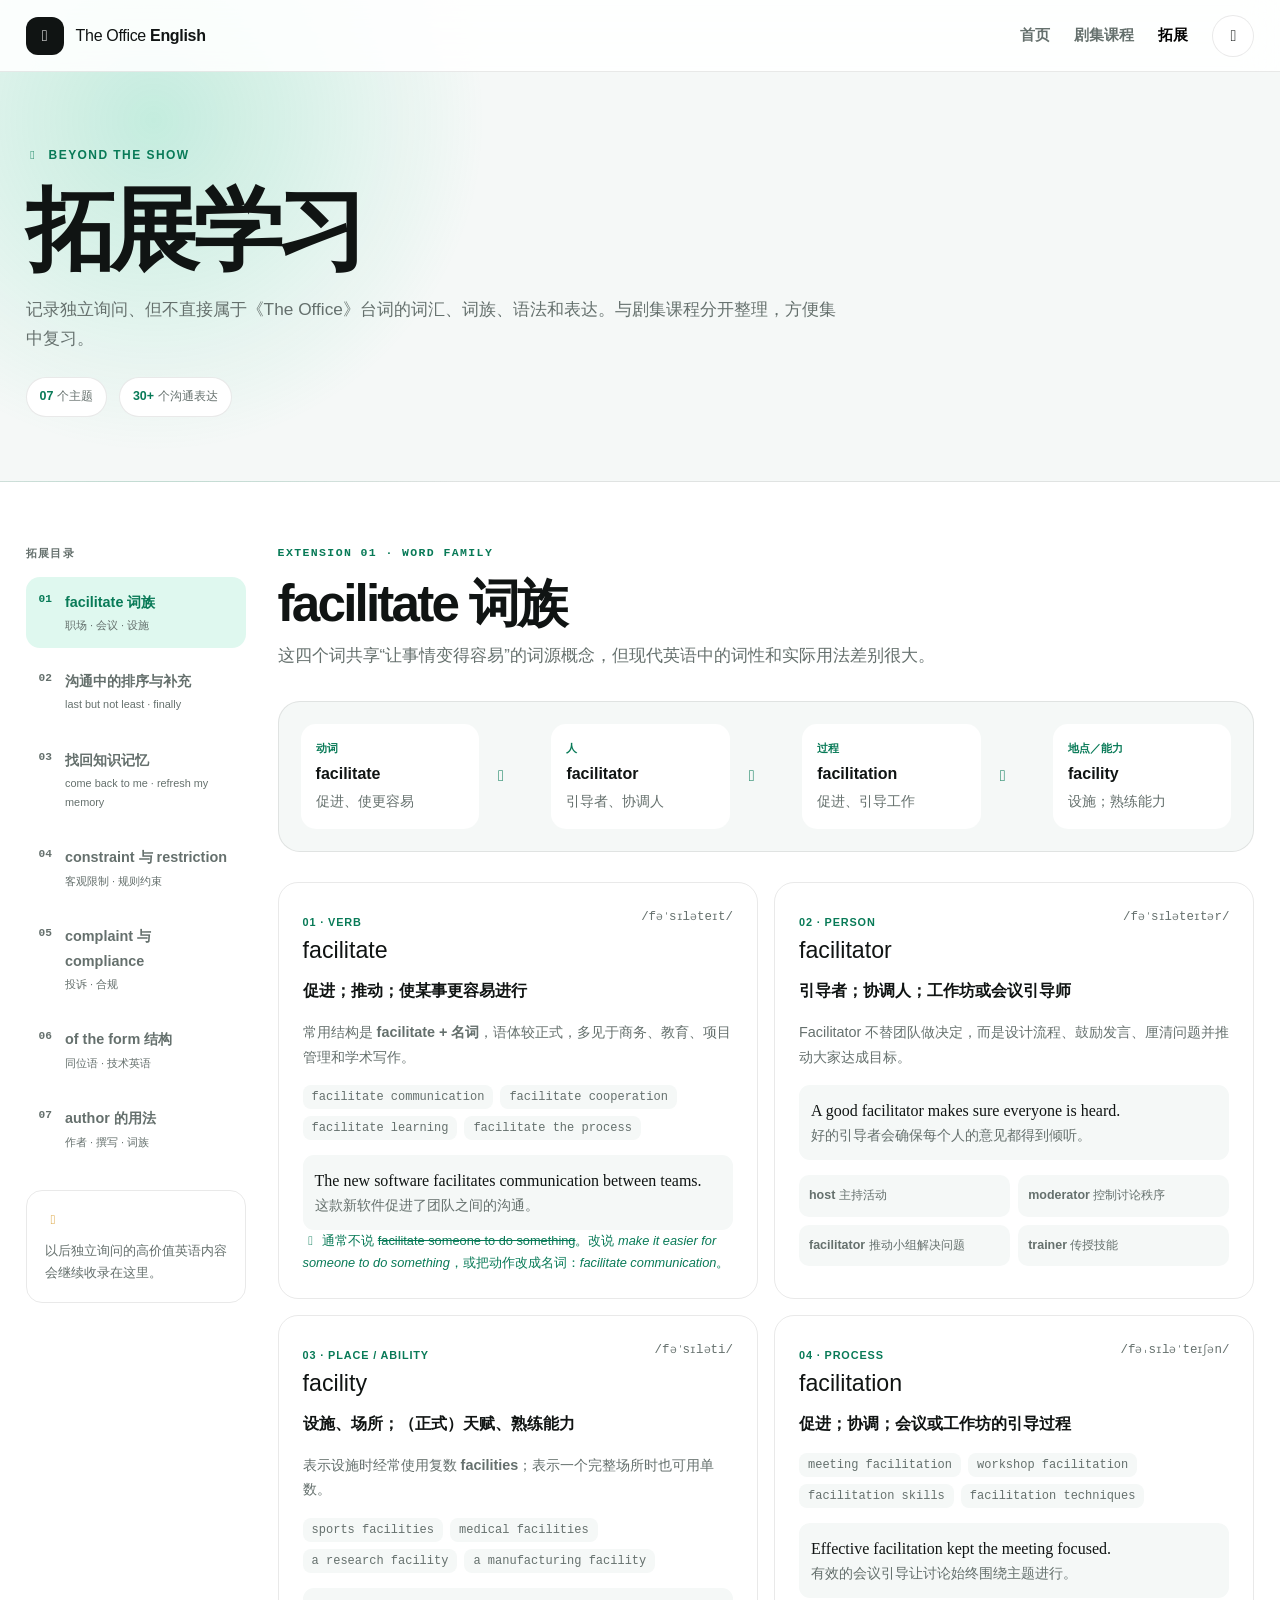
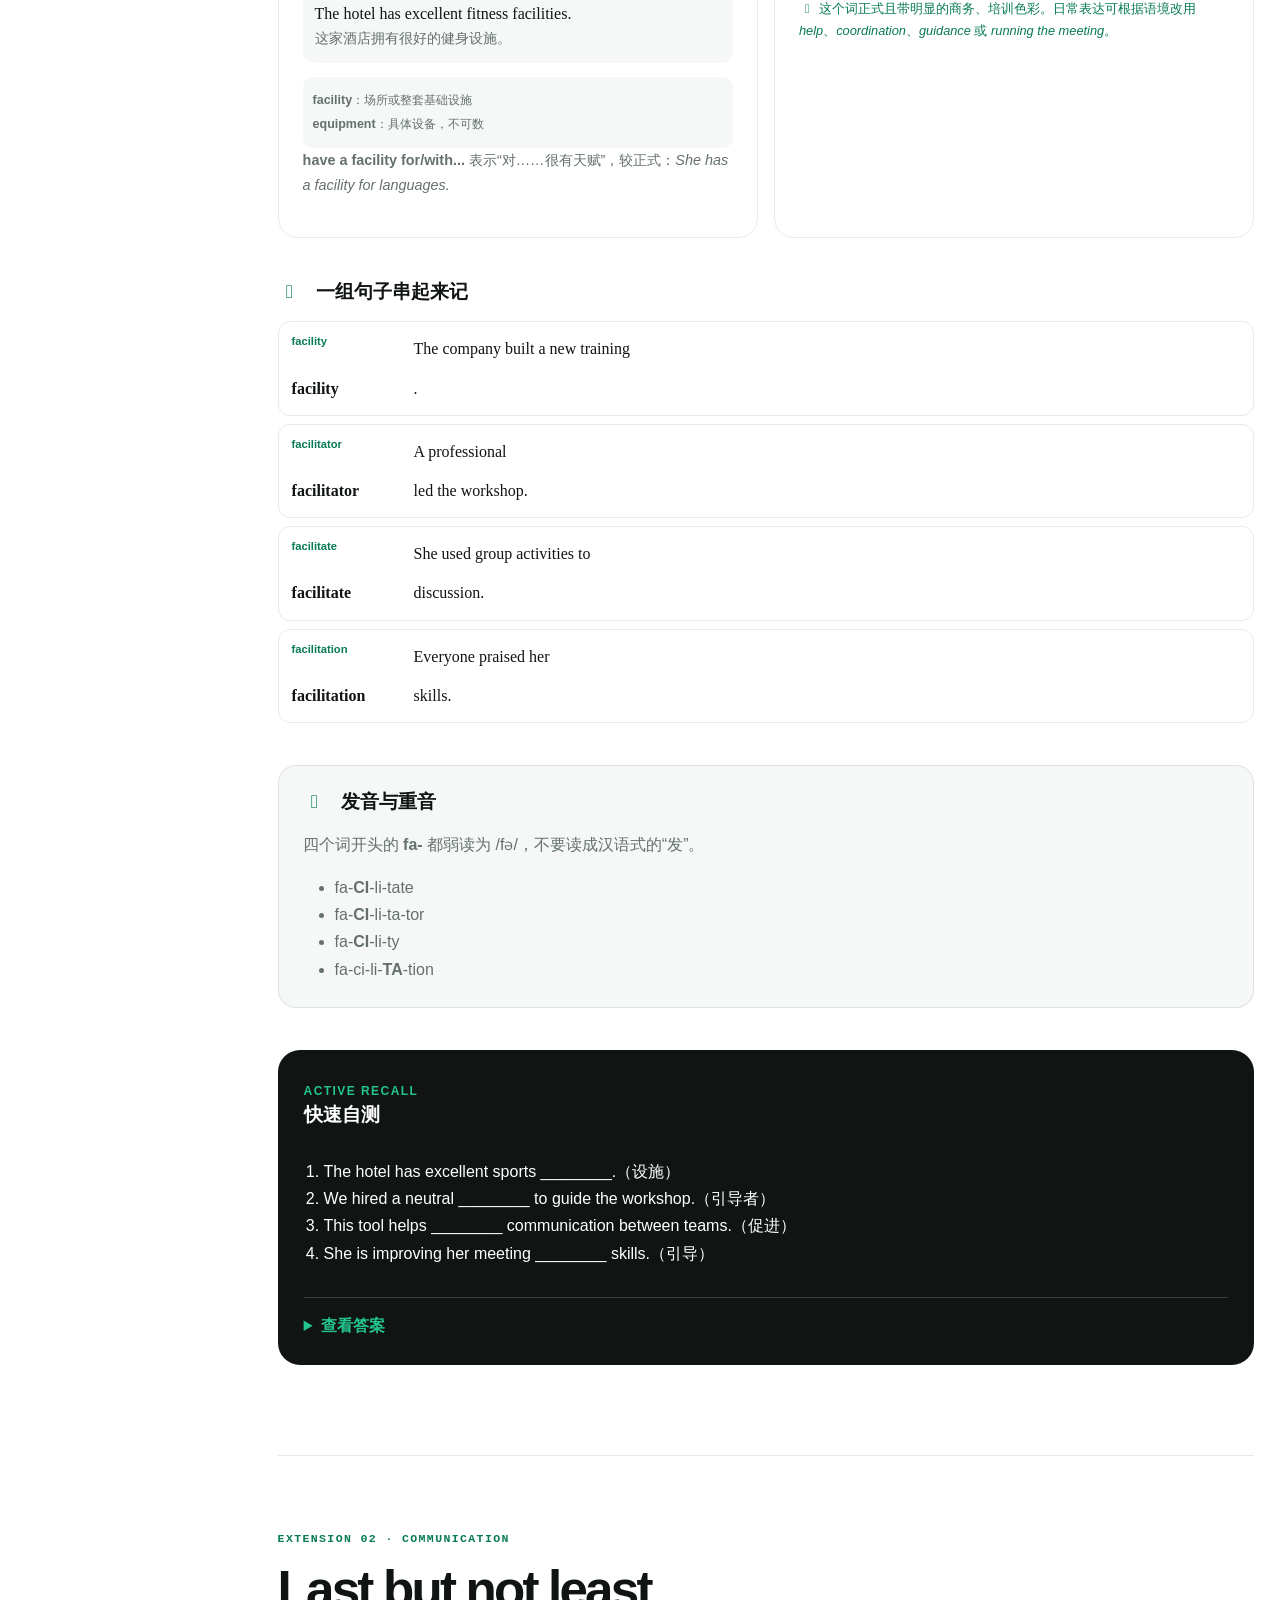
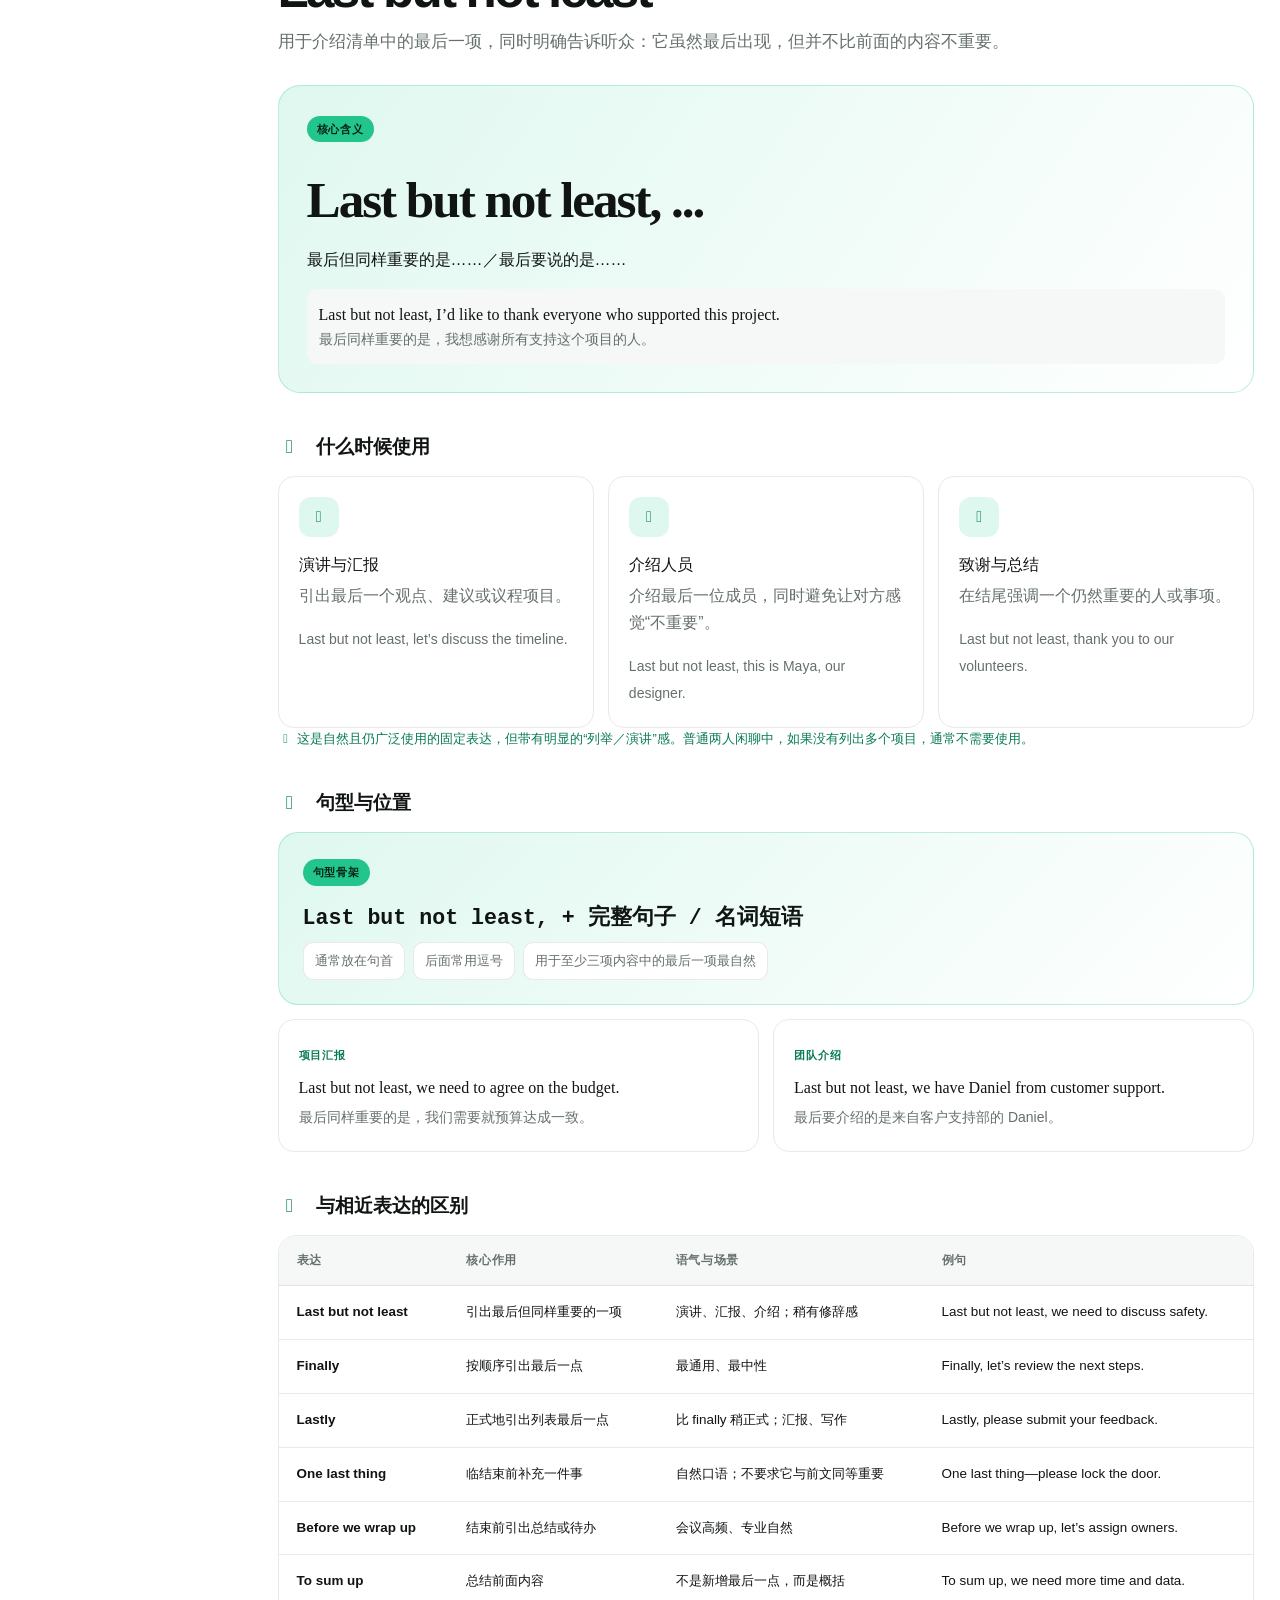
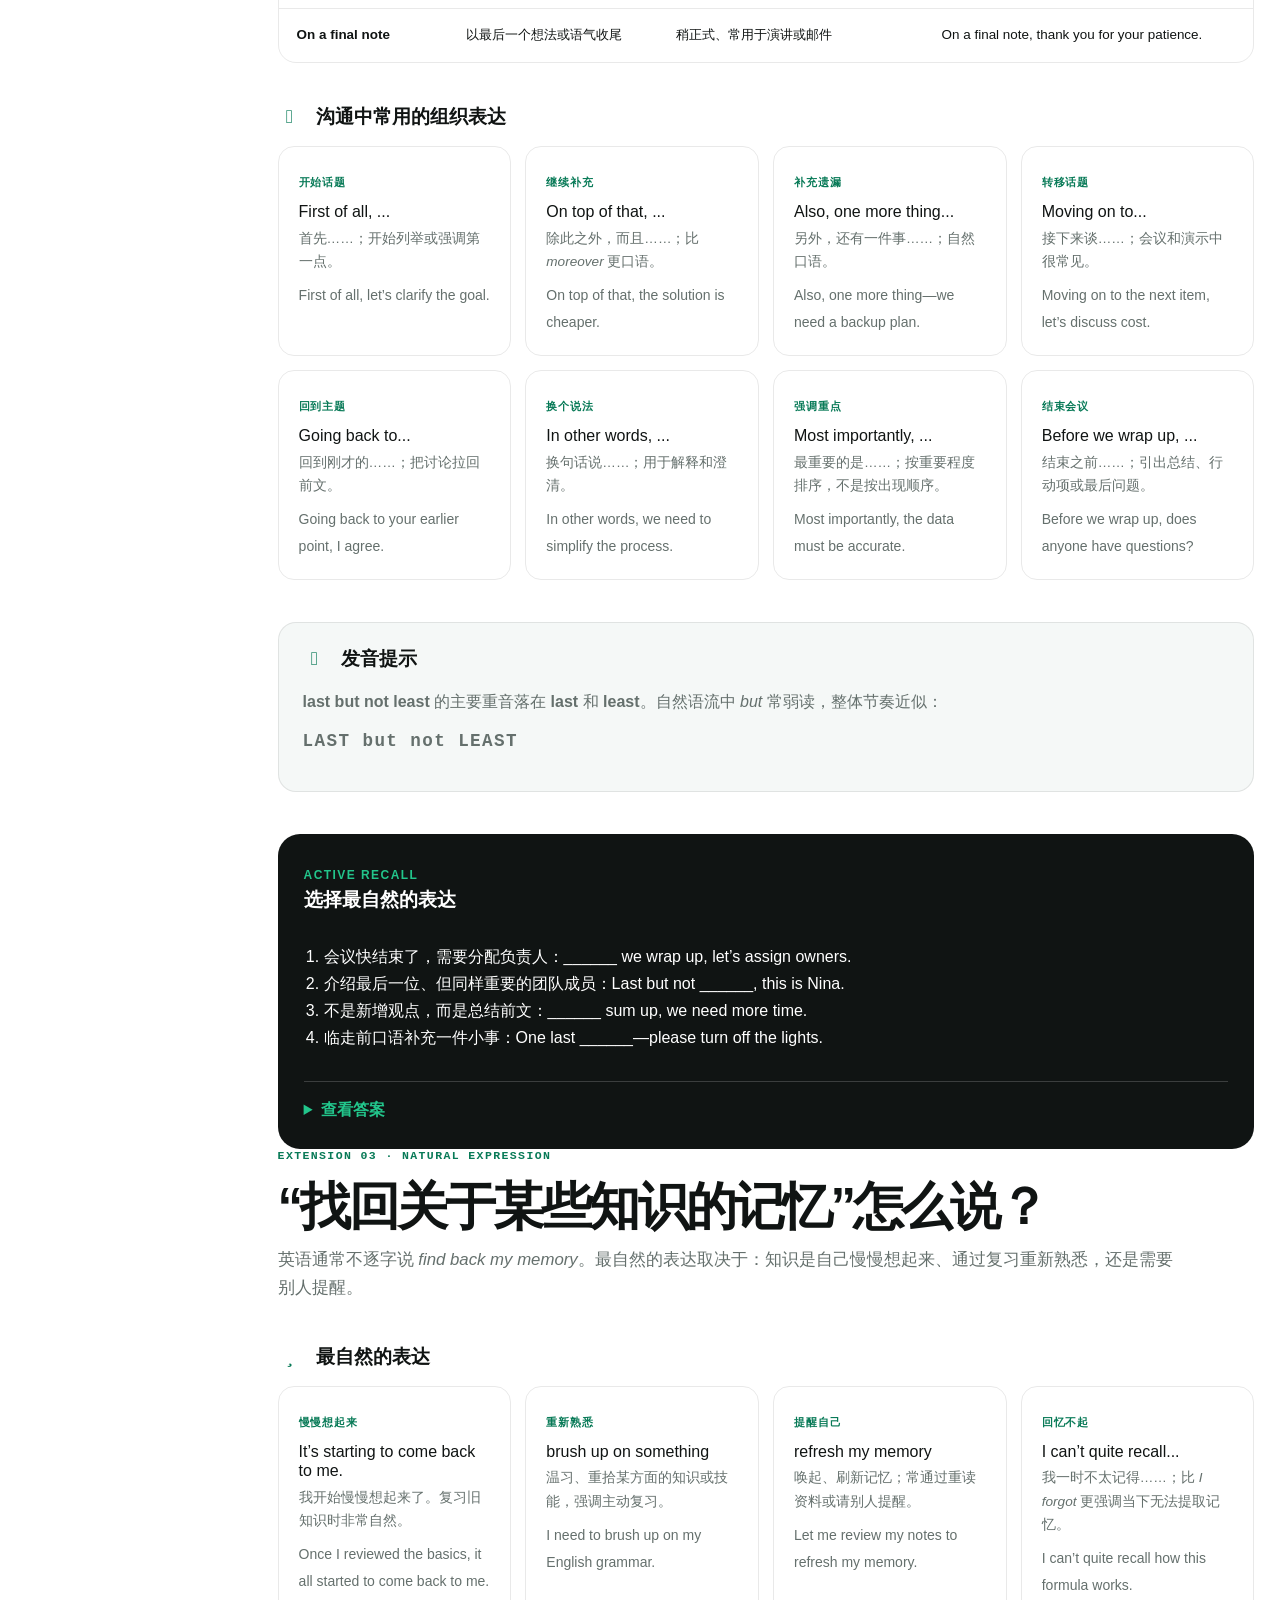
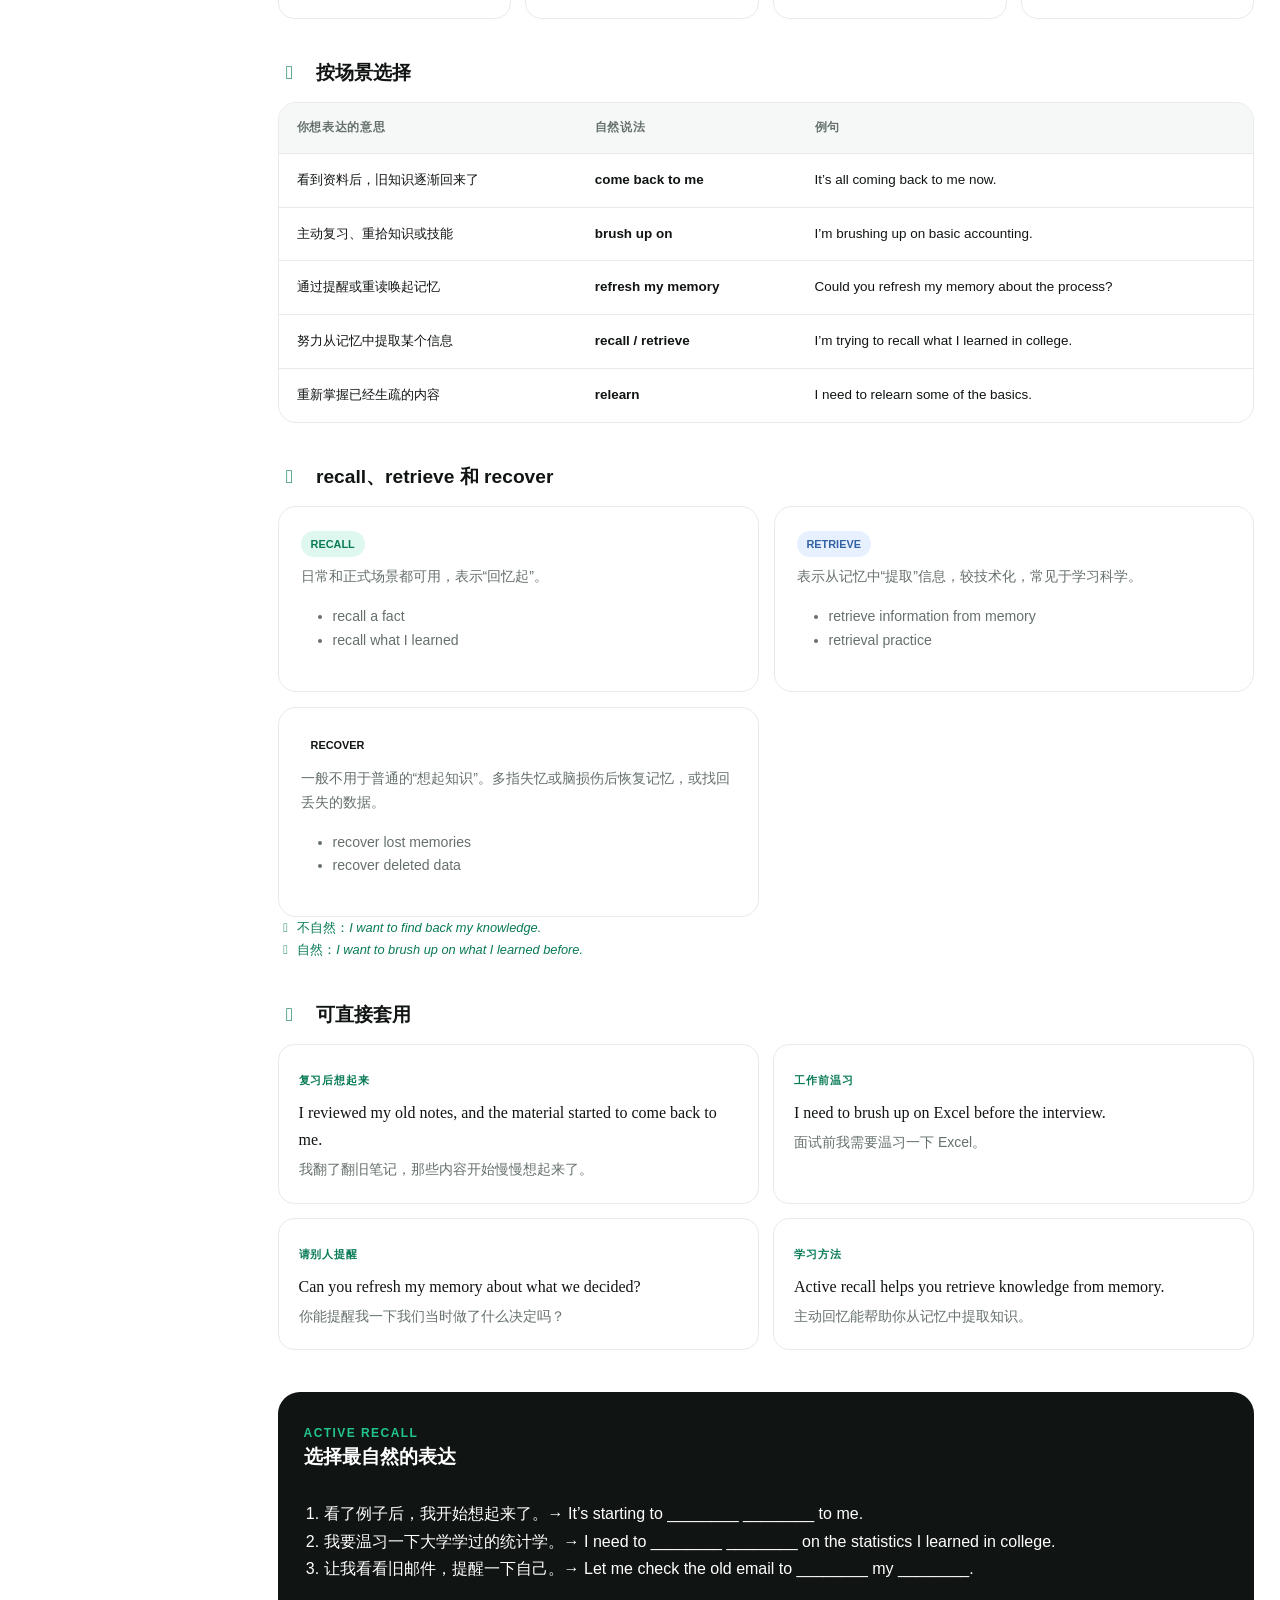
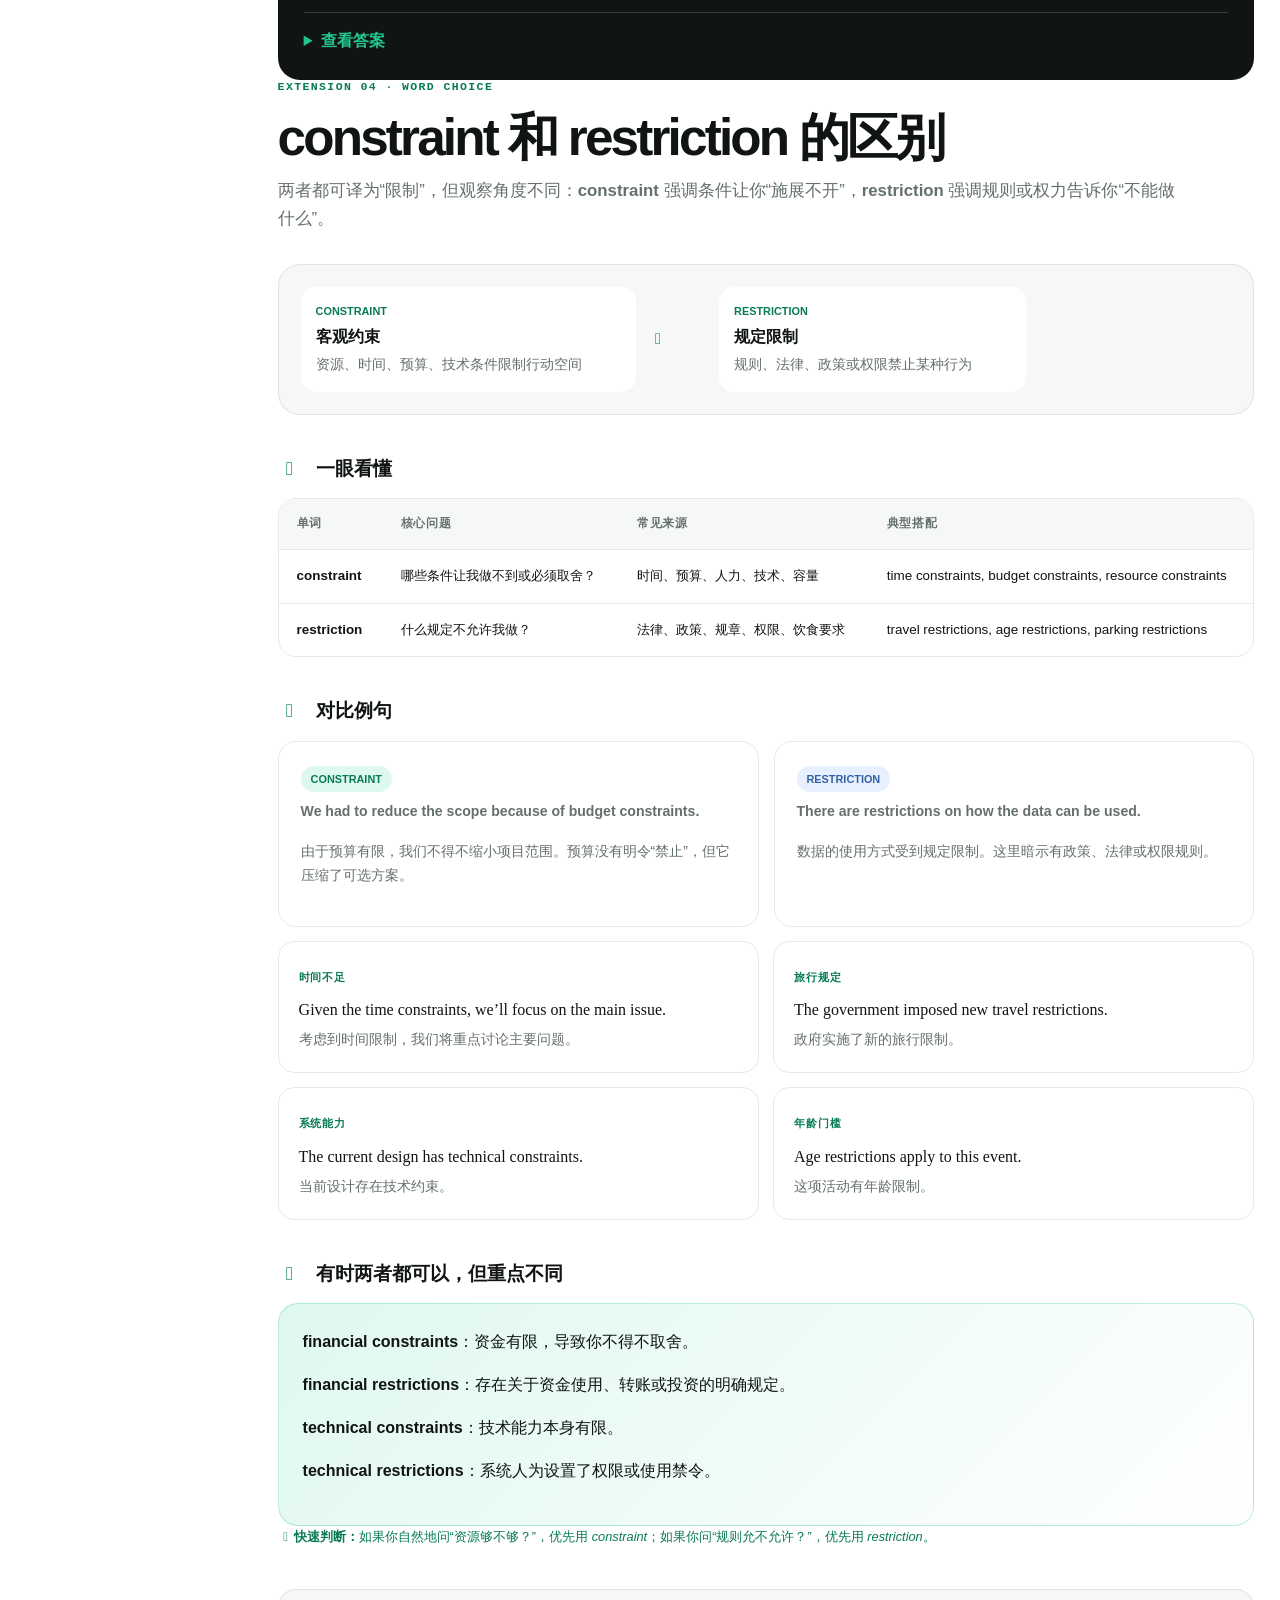
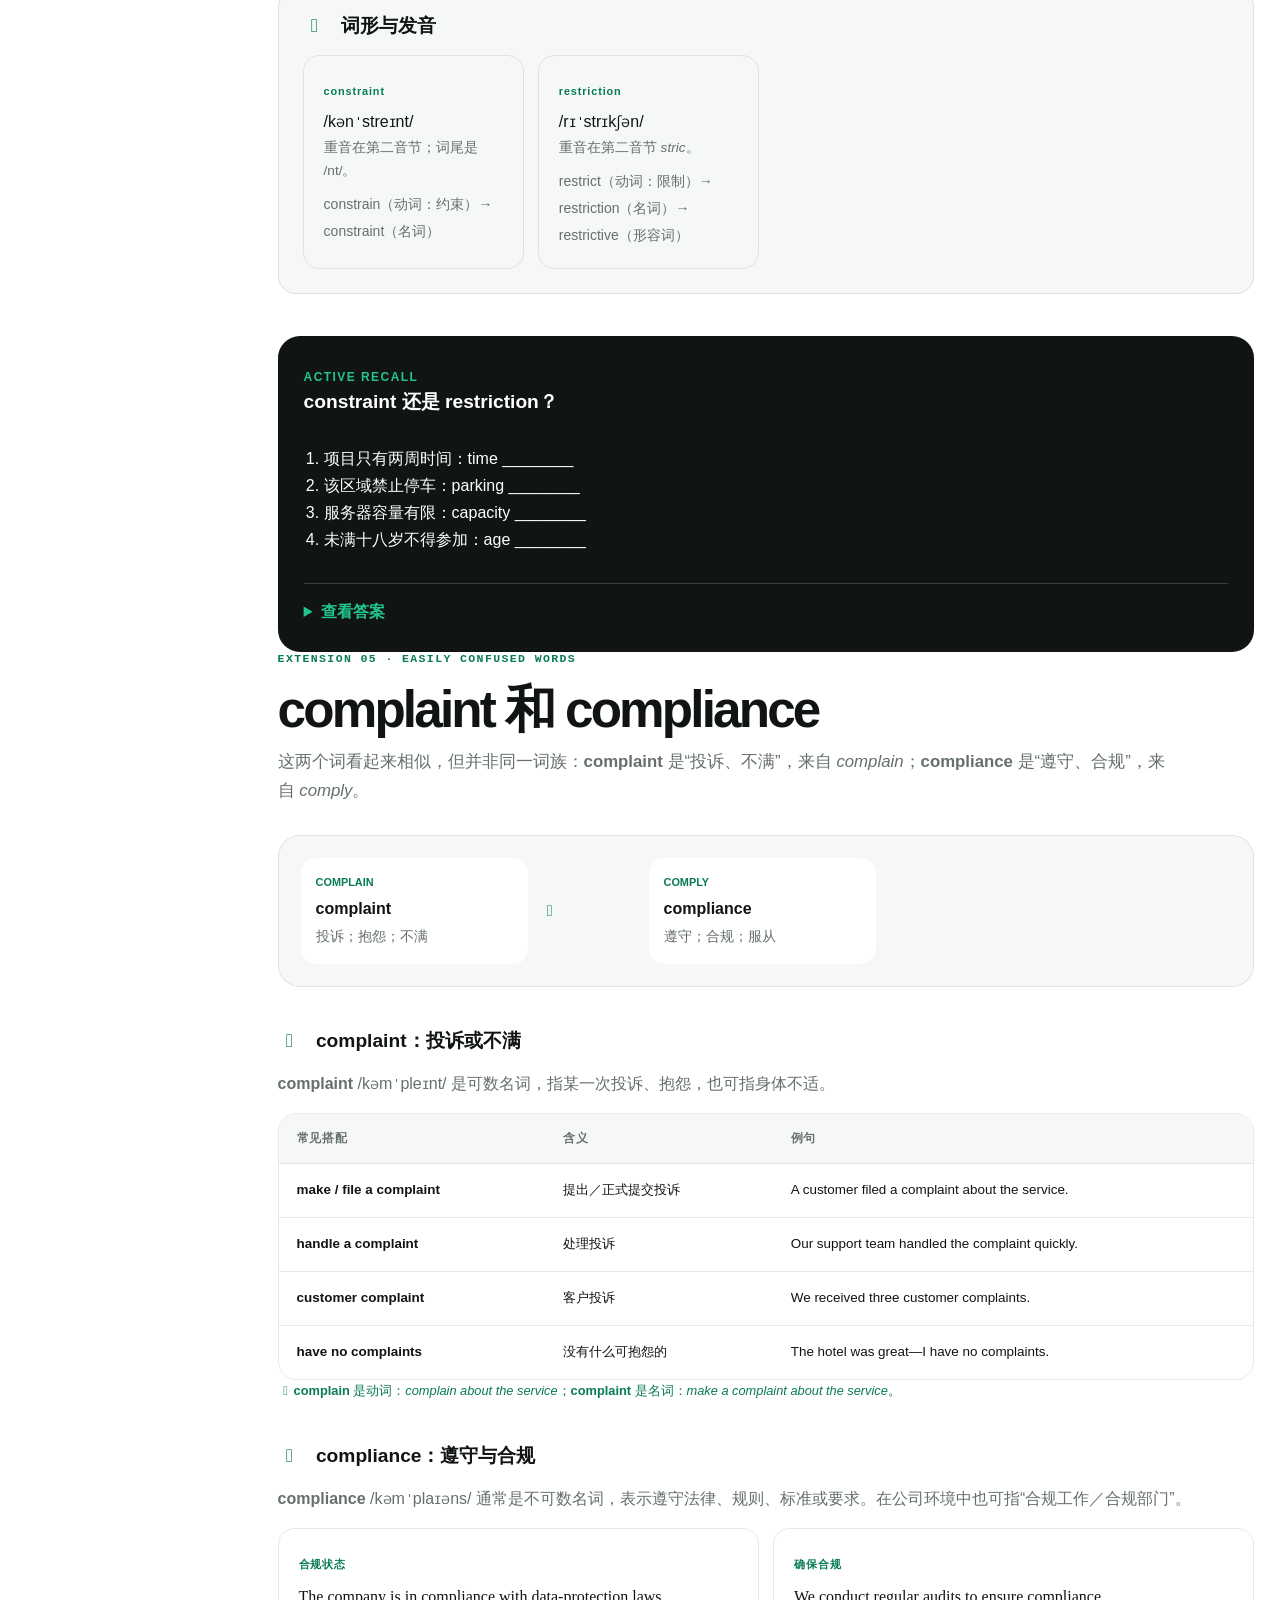
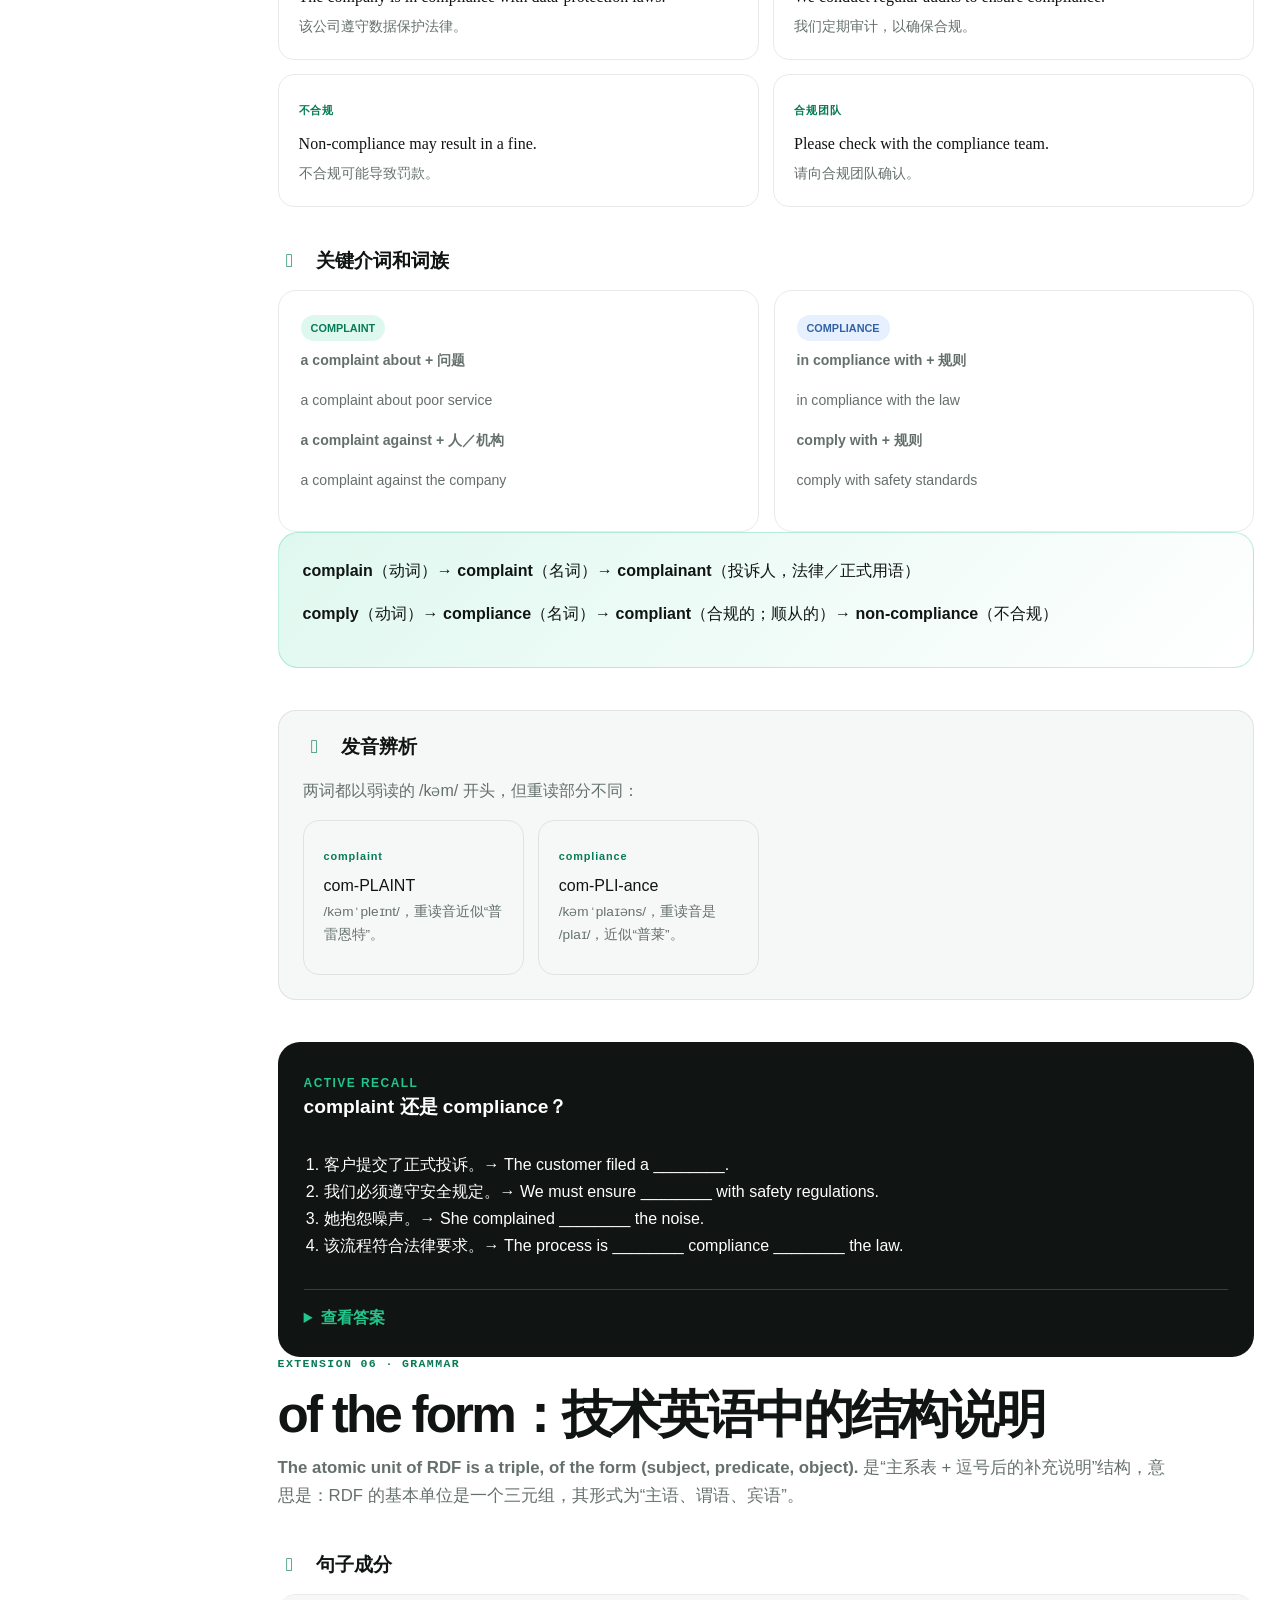
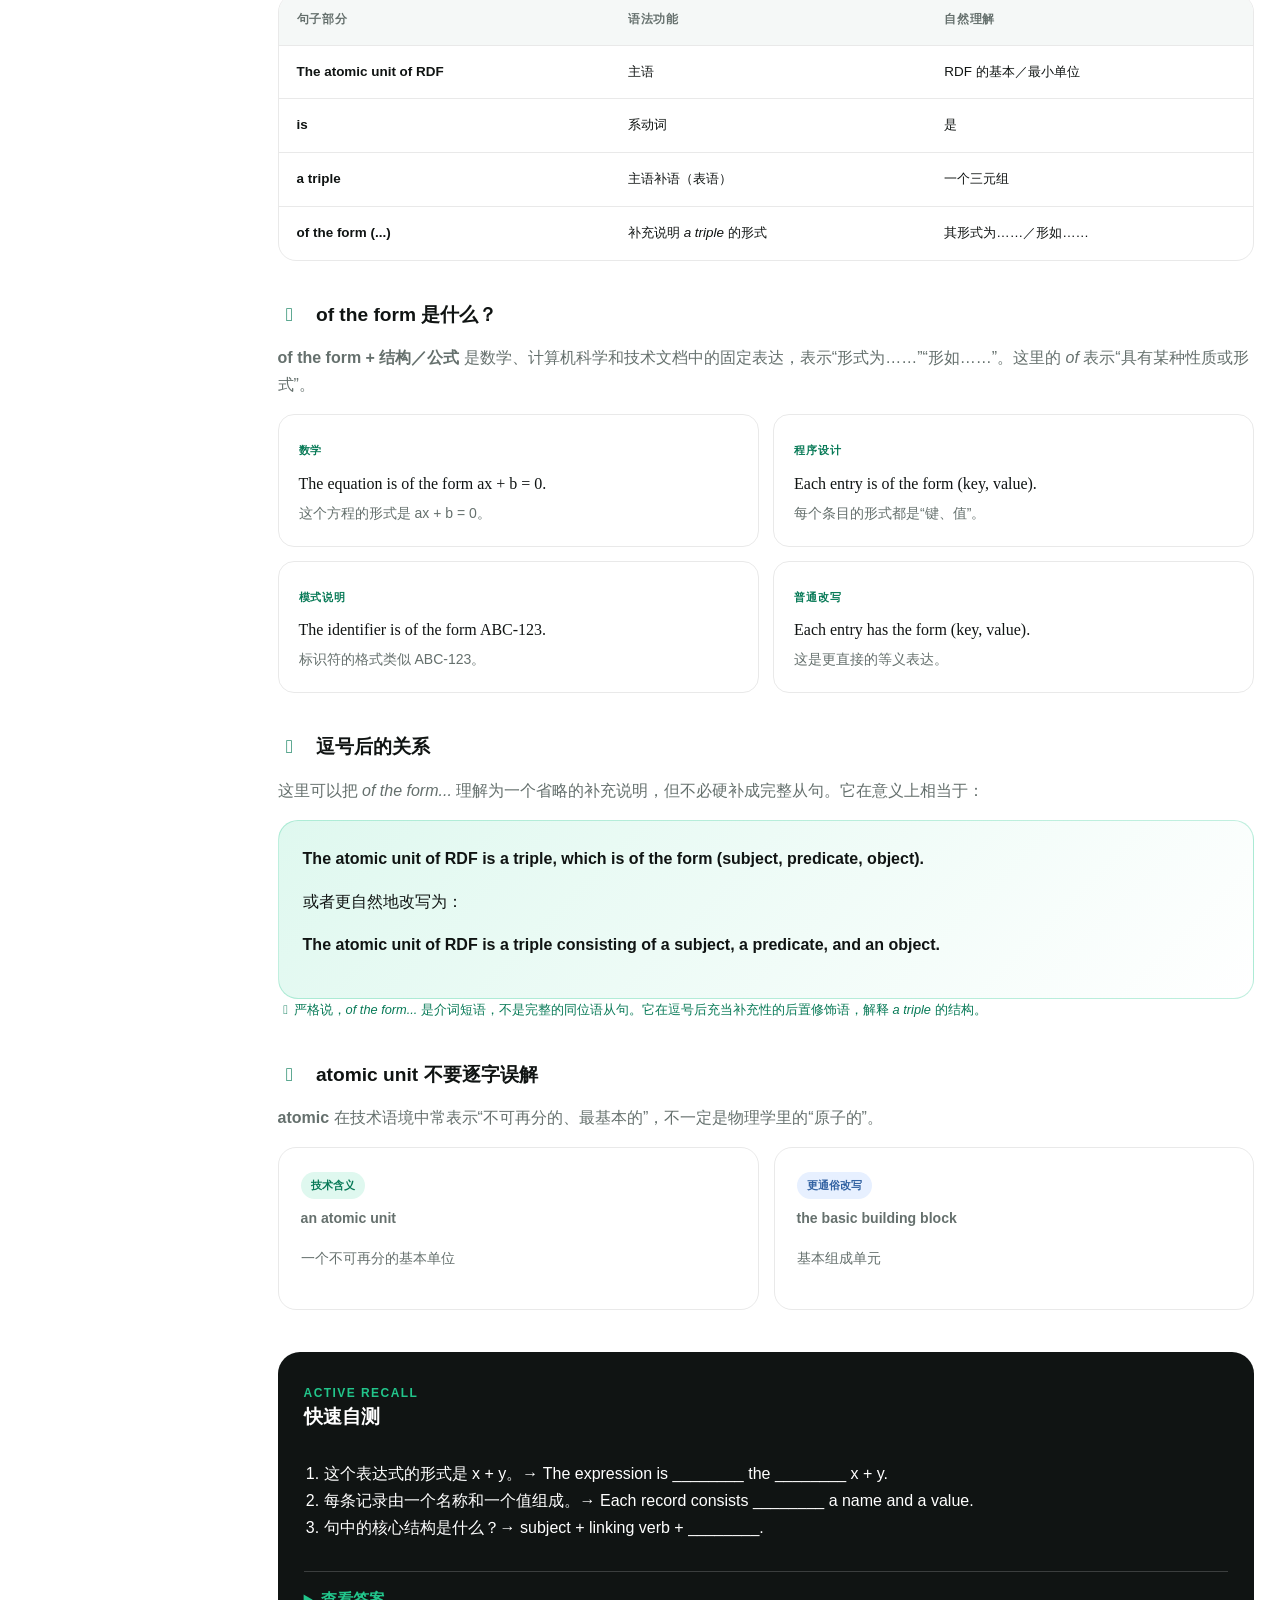
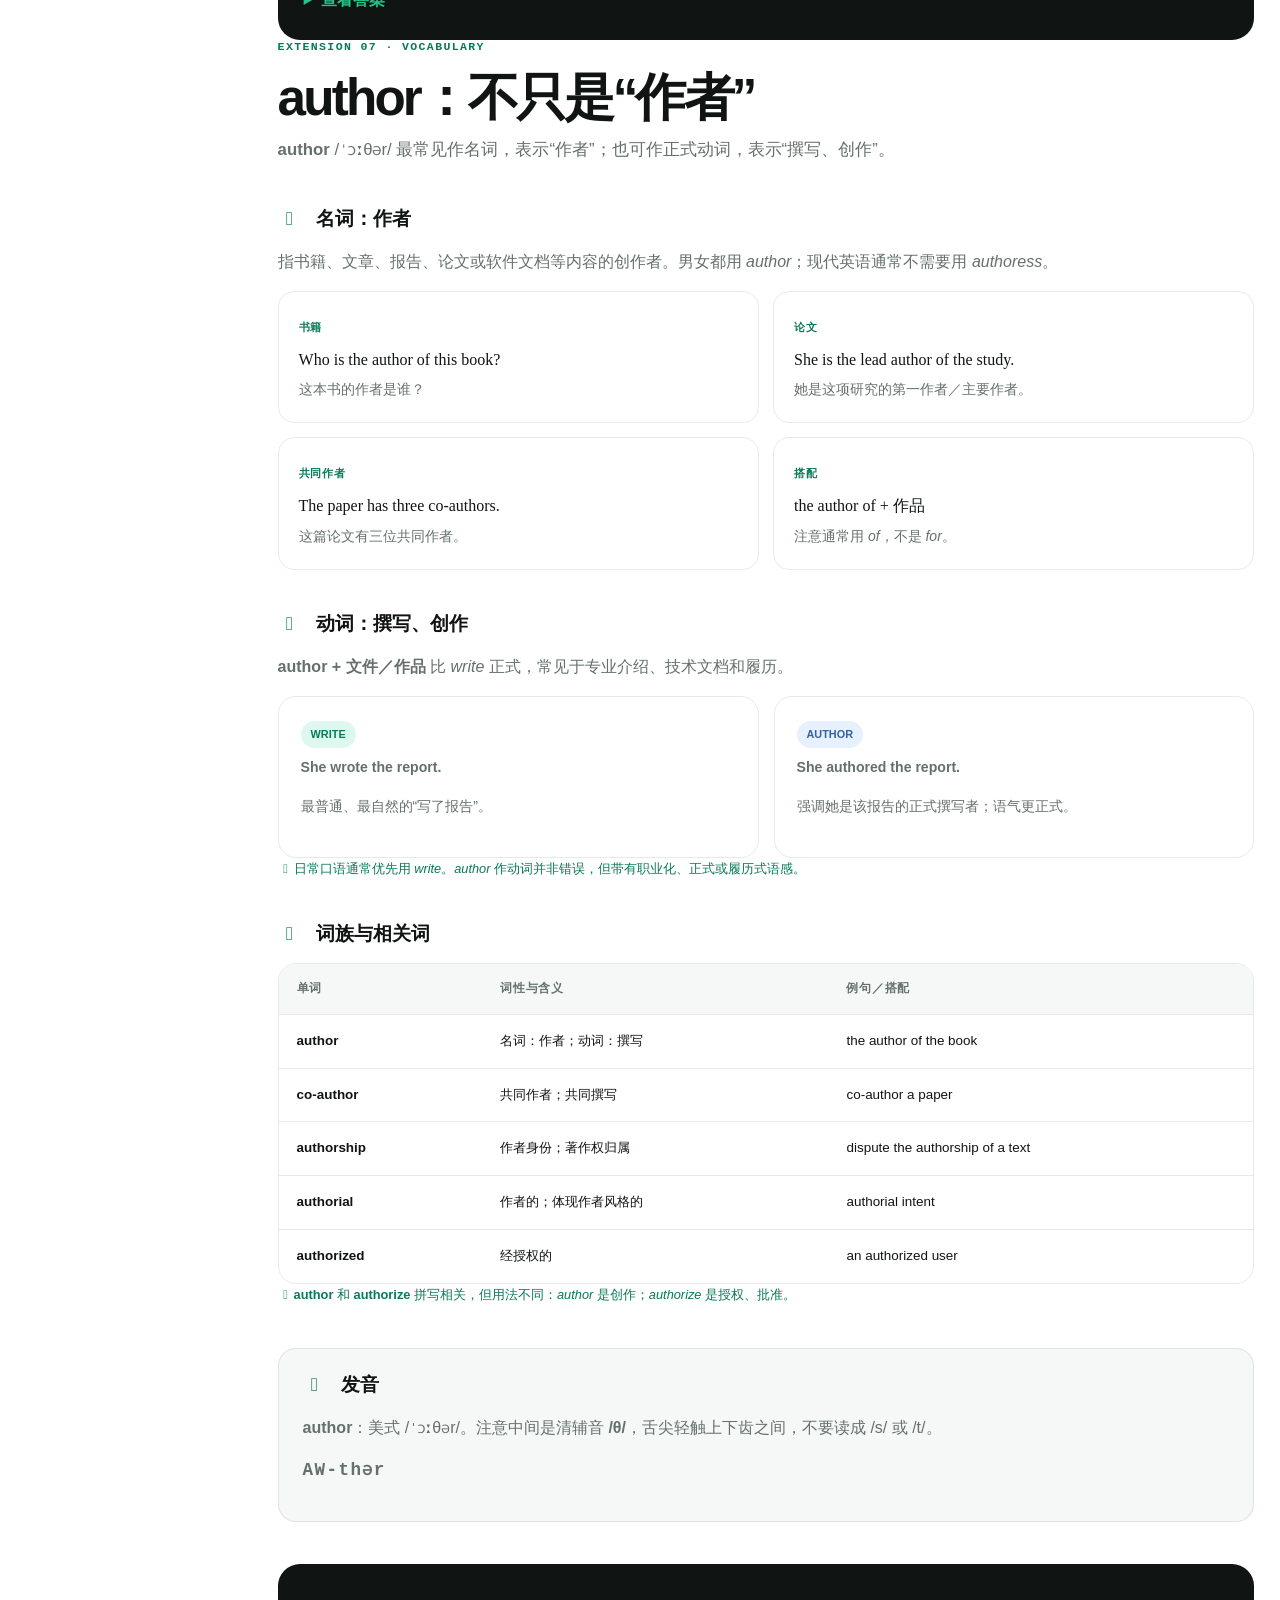
==== extensions/index.html @ ffa24272 "add author vocabulary note" ====
<!doctype html>
<html lang="zh-CN">
<head>
  <meta charset="utf-8">
  <meta name="viewport" content="width=device-width, initial-scale=1">
  <meta name="description" content="The Office English 拓展学习：独立词汇、词族、语法与表达笔记。">
  <title>拓展学习 · The Office English</title>
  <link rel="stylesheet" href="../assets/vendor/bootstrap.min.css">
  <link rel="stylesheet" href="../assets/vendor/fontawesome/all.min.css">
  <link rel="stylesheet" href="../assets/css/styles.css">
</head>
<body class="extension-page">
  <nav class="navbar navbar-expand-lg fixed-top site-nav" aria-label="主导航">
    <div class="container">
      <a class="navbar-brand brand-mark" href="../index.html"><span class="brand-icon"><i class="fa-solid fa-building"></i></span><span>The Office <strong>English</strong></span></a>
      <button class="navbar-toggler border-0" type="button" data-bs-toggle="collapse" data-bs-target="#mainNav" aria-controls="mainNav" aria-expanded="false" aria-label="展开导航"><i class="fa-solid fa-bars"></i></button>
      <div class="collapse navbar-collapse" id="mainNav">
        <div class="navbar-nav ms-auto align-items-lg-center gap-lg-2">
          <a class="nav-link" href="../index.html">首页</a>
          <a class="nav-link" href="../episodes/s09e01.html">剧集课程</a>
          <a class="nav-link active" href="index.html">拓展</a>
          <button class="theme-toggle ms-lg-2" type="button" data-theme-toggle aria-label="切换深色模式"><i class="fa-regular fa-moon"></i></button>
        </div>
      </div>
    </div>
  </nav>

  <header class="extension-hero">
    <div class="container">
      <span class="eyebrow"><i class="fa-solid fa-compass me-2"></i>Beyond the show</span>
      <h1>拓展学习</h1>
      <p>记录独立询问、但不直接属于《The Office》台词的词汇、词族、语法和表达。与剧集课程分开整理，方便集中复习。</p>
      <div class="extension-stats"><span><strong>07</strong> 个主题</span><span><strong>30+</strong> 个沟通表达</span></div>
    </div>
  </header>

  <main class="container extension-layout">
    <aside class="extension-sidebar" aria-label="拓展目录">
      <div class="sidebar-inner">
        <p class="sidebar-label">拓展目录</p>
        <a class="toc-link active" href="#facilitate-family"><span>01</span><div>facilitate 词族<small>职场 · 会议 · 设施</small></div></a>
        <a class="toc-link" href="#last-but-not-least"><span>02</span><div>沟通中的排序与补充<small>last but not least · finally</small></div></a>
        <a class="toc-link" href="#retrieve-knowledge"><span>03</span><div>找回知识记忆<small>come back to me · refresh my memory</small></div></a>
        <a class="toc-link" href="#constraint-vs-restriction"><span>04</span><div>constraint 与 restriction<small>客观限制 · 规则约束</small></div></a>
        <a class="toc-link" href="#complaint-vs-compliance"><span>05</span><div>complaint 与 compliance<small>投诉 · 合规</small></div></a>
        <a class="toc-link" href="#of-the-form"><span>06</span><div>of the form 结构<small>同位语 · 技术英语</small></div></a>
        <a class="toc-link" href="#author"><span>07</span><div>author 的用法<small>作者 · 撰写 · 词族</small></div></a>
        <div class="sidebar-tip"><i class="fa-solid fa-bookmark"></i><p>以后独立询问的高价值英语内容会继续收录在这里。</p></div>
      </div>
    </aside>

    <div class="extension-content">
      <section class="extension-topic" id="facilitate-family">
        <div class="lesson-kicker"><span>EXTENSION 01 · WORD FAMILY</span></div>
        <h2>facilitate 词族</h2>
        <p class="topic-lead">这四个词共享“让事情变得容易”的词源概念，但现代英语中的词性和实际用法差别很大。</p>

        <div class="family-map" aria-label="词族概览">
          <div><span>动词</span><strong>facilitate</strong><small>促进、使更容易</small></div>
          <i class="fa-solid fa-arrow-right"></i>
          <div><span>人</span><strong>facilitator</strong><small>引导者、协调人</small></div>
          <i class="fa-solid fa-arrow-right"></i>
          <div><span>过程</span><strong>facilitation</strong><small>促进、引导工作</small></div>
          <i class="fa-solid fa-code-branch"></i>
          <div><span>地点／能力</span><strong>facility</strong><small>设施；熟练能力</small></div>
        </div>

        <div class="extension-word-grid">
          <article class="extension-word-card">
            <div class="extension-word-head"><div><span>01 · VERB</span><h3>facilitate</h3></div><code>/fəˈsɪləteɪt/</code></div>
            <p class="definition">促进；推动；使某事更容易进行</p>
            <p>常用结构是 <strong>facilitate + 名词</strong>，语体较正式，多见于商务、教育、项目管理和学术写作。</p>
            <ul class="collocation-list"><li>facilitate communication</li><li>facilitate cooperation</li><li>facilitate learning</li><li>facilitate the process</li></ul>
            <div class="example">The new software facilitates communication between teams.<small>这款新软件促进了团队之间的沟通。</small></div>
            <div class="usage-note"><i class="fa-solid fa-triangle-exclamation"></i> 通常不说 <del>facilitate someone to do something</del>。改说 <em>make it easier for someone to do something</em>，或把动作改成名词：<em>facilitate communication</em>。</div>
          </article>

          <article class="extension-word-card">
            <div class="extension-word-head"><div><span>02 · PERSON</span><h3>facilitator</h3></div><code>/fəˈsɪləteɪtər/</code></div>
            <p class="definition">引导者；协调人；工作坊或会议引导师</p>
            <p>Facilitator 不替团队做决定，而是设计流程、鼓励发言、厘清问题并推动大家达成目标。</p>
            <div class="example">A good facilitator makes sure everyone is heard.<small>好的引导者会确保每个人的意见都得到倾听。</small></div>
            <div class="role-compare"><span><b>host</b> 主持活动</span><span><b>moderator</b> 控制讨论秩序</span><span><b>facilitator</b> 推动小组解决问题</span><span><b>trainer</b> 传授技能</span></div>
          </article>

          <article class="extension-word-card">
            <div class="extension-word-head"><div><span>03 · PLACE / ABILITY</span><h3>facility</h3></div><code>/fəˈsɪləti/</code></div>
            <p class="definition">设施、场所；（正式）天赋、熟练能力</p>
            <p>表示设施时经常使用复数 <strong>facilities</strong>；表示一个完整场所时也可用单数。</p>
            <ul class="collocation-list"><li>sports facilities</li><li>medical facilities</li><li>a research facility</li><li>a manufacturing facility</li></ul>
            <div class="example">The hotel has excellent fitness facilities.<small>这家酒店拥有很好的健身设施。</small></div>
            <div class="compare-mini"><p><b>facility</b>：场所或整套基础设施</p><p><b>equipment</b>：具体设备，不可数</p></div>
            <p class="formal-note"><strong>have a facility for/with...</strong> 表示“对……很有天赋”，较正式：<em>She has a facility for languages.</em></p>
          </article>

          <article class="extension-word-card">
            <div class="extension-word-head"><div><span>04 · PROCESS</span><h3>facilitation</h3></div><code>/fəˌsɪləˈteɪʃən/</code></div>
            <p class="definition">促进；协调；会议或工作坊的引导过程</p>
            <ul class="collocation-list"><li>meeting facilitation</li><li>workshop facilitation</li><li>facilitation skills</li><li>facilitation techniques</li></ul>
            <div class="example">Effective facilitation kept the meeting focused.<small>有效的会议引导让讨论始终围绕主题进行。</small></div>
            <div class="usage-note"><i class="fa-solid fa-circle-info"></i> 这个词正式且带明显的商务、培训色彩。日常表达可根据语境改用 <em>help</em>、<em>coordination</em>、<em>guidance</em> 或 <em>running the meeting</em>。</div>
          </article>
        </div>

        <div class="note-section pattern-section">
          <h3><i class="fa-solid fa-puzzle-piece"></i> 一组句子串起来记</h3>
          <div class="sentence-chain">
            <p><span>facility</span>The company built a new training <strong>facility</strong>.</p>
            <p><span>facilitator</span>A professional <strong>facilitator</strong> led the workshop.</p>
            <p><span>facilitate</span>She used group activities to <strong>facilitate</strong> discussion.</p>
            <p><span>facilitation</span>Everyone praised her <strong>facilitation</strong> skills.</p>
          </div>
        </div>

        <div class="note-section pronunciation">
          <h3><i class="fa-solid fa-wave-square"></i> 发音与重音</h3>
          <p>四个词开头的 <strong>fa-</strong> 都弱读为 /fə/，不要读成汉语式的“发”。</p>
          <ul><li>fa-<strong>CI</strong>-li-tate</li><li>fa-<strong>CI</strong>-li-ta-tor</li><li>fa-<strong>CI</strong>-li-ty</li><li>fa-ci-li-<strong>TA</strong>-tion</li></ul>
        </div>

        <div class="practice-card">
          <div><span class="eyebrow">Active recall</span><h3>快速自测</h3></div>
          <ol><li>The hotel has excellent sports ________.（设施）</li><li>We hired a neutral ________ to guide the workshop.（引导者）</li><li>This tool helps ________ communication between teams.（促进）</li><li>She is improving her meeting ________ skills.（引导）</li></ol>
          <details><summary>查看答案</summary><p>1. facilities　2. facilitator　3. facilitate　4. facilitation</p></details>
        </div>
      </section>

      <section class="extension-topic extension-topic-divider" id="last-but-not-least">
        <div class="lesson-kicker"><span>EXTENSION 02 · COMMUNICATION</span></div>
        <h2>Last but not least</h2>
        <p class="topic-lead">用于介绍清单中的最后一项，同时明确告诉听众：它虽然最后出现，但并不比前面的内容不重要。</p>

        <div class="communication-hero-card">
          <span class="pattern-label">核心含义</span>
          <p class="communication-phrase">Last but not least, ...</p>
          <p>最后但同样重要的是……／最后要说的是……</p>
          <div class="example">Last but not least, I’d like to thank everyone who supported this project.<small>最后同样重要的是，我想感谢所有支持这个项目的人。</small></div>
        </div>

        <div class="note-section">
          <h3><i class="fa-solid fa-comments"></i> 什么时候使用</h3>
          <div class="communication-use-grid">
            <article><i class="fa-solid fa-person-chalkboard"></i><h4>演讲与汇报</h4><p>引出最后一个观点、建议或议程项目。</p><small>Last but not least, let’s discuss the timeline.</small></article>
            <article><i class="fa-solid fa-people-group"></i><h4>介绍人员</h4><p>介绍最后一位成员，同时避免让对方感觉“不重要”。</p><small>Last but not least, this is Maya, our designer.</small></article>
            <article><i class="fa-solid fa-hands-clapping"></i><h4>致谢与总结</h4><p>在结尾强调一个仍然重要的人或事项。</p><small>Last but not least, thank you to our volunteers.</small></article>
          </div>
          <div class="usage-note"><i class="fa-solid fa-circle-info"></i> 这是自然且仍广泛使用的固定表达，但带有明显的“列举／演讲”感。普通两人闲聊中，如果没有列出多个项目，通常不需要使用。</div>
        </div>

        <div class="note-section pattern-section">
          <h3><i class="fa-solid fa-puzzle-piece"></i> 句型与位置</h3>
          <div class="pattern-card">
            <span class="pattern-label">句型骨架</span>
            <p class="pattern-formula">Last but not least, + 完整句子 / 名词短语</p>
            <div class="pattern-breakdown"><span>通常放在句首</span><span>后面常用逗号</span><span>用于至少三项内容中的最后一项最自然</span></div>
          </div>
          <div class="imitation-grid">
            <div><span>项目汇报</span><p>Last but not least, we need to agree on the budget.</p><small>最后同样重要的是，我们需要就预算达成一致。</small></div>
            <div><span>团队介绍</span><p>Last but not least, we have Daniel from customer support.</p><small>最后要介绍的是来自客户支持部的 Daniel。</small></div>
          </div>
        </div>

        <div class="note-section">
          <h3><i class="fa-solid fa-shuffle"></i> 与相近表达的区别</h3>
          <div class="communication-table-wrap">
            <table class="communication-table">
              <thead><tr><th>表达</th><th>核心作用</th><th>语气与场景</th><th>例句</th></tr></thead>
              <tbody>
                <tr><td><strong>Last but not least</strong></td><td>引出最后但同样重要的一项</td><td>演讲、汇报、介绍；稍有修辞感</td><td>Last but not least, we need to discuss safety.</td></tr>
                <tr><td><strong>Finally</strong></td><td>按顺序引出最后一点</td><td>最通用、最中性</td><td>Finally, let’s review the next steps.</td></tr>
                <tr><td><strong>Lastly</strong></td><td>正式地引出列表最后一点</td><td>比 finally 稍正式；汇报、写作</td><td>Lastly, please submit your feedback.</td></tr>
                <tr><td><strong>One last thing</strong></td><td>临结束前补充一件事</td><td>自然口语；不要求它与前文同等重要</td><td>One last thing—please lock the door.</td></tr>
                <tr><td><strong>Before we wrap up</strong></td><td>结束前引出总结或待办</td><td>会议高频、专业自然</td><td>Before we wrap up, let’s assign owners.</td></tr>
                <tr><td><strong>To sum up</strong></td><td>总结前面内容</td><td>不是新增最后一点，而是概括</td><td>To sum up, we need more time and data.</td></tr>
                <tr><td><strong>On a final note</strong></td><td>以最后一个想法或语气收尾</td><td>稍正式、常用于演讲或邮件</td><td>On a final note, thank you for your patience.</td></tr>
              </tbody>
            </table>
          </div>
        </div>

        <div class="note-section">
          <h3><i class="fa-solid fa-briefcase"></i> 沟通中常用的组织表达</h3>
          <div class="communication-category-grid">
            <article><span>开始话题</span><h4>First of all, ...</h4><p>首先……；开始列举或强调第一点。</p><small>First of all, let’s clarify the goal.</small></article>
            <article><span>继续补充</span><h4>On top of that, ...</h4><p>除此之外，而且……；比 <em>moreover</em> 更口语。</p><small>On top of that, the solution is cheaper.</small></article>
            <article><span>补充遗漏</span><h4>Also, one more thing...</h4><p>另外，还有一件事……；自然口语。</p><small>Also, one more thing—we need a backup plan.</small></article>
            <article><span>转移话题</span><h4>Moving on to...</h4><p>接下来谈……；会议和演示中很常见。</p><small>Moving on to the next item, let’s discuss cost.</small></article>
            <article><span>回到主题</span><h4>Going back to...</h4><p>回到刚才的……；把讨论拉回前文。</p><small>Going back to your earlier point, I agree.</small></article>
            <article><span>换个说法</span><h4>In other words, ...</h4><p>换句话说……；用于解释和澄清。</p><small>In other words, we need to simplify the process.</small></article>
            <article><span>强调重点</span><h4>Most importantly, ...</h4><p>最重要的是……；按重要程度排序，不是按出现顺序。</p><small>Most importantly, the data must be accurate.</small></article>
            <article><span>结束会议</span><h4>Before we wrap up, ...</h4><p>结束之前……；引出总结、行动项或最后问题。</p><small>Before we wrap up, does anyone have questions?</small></article>
          </div>
        </div>

        <div class="note-section pronunciation">
          <h3><i class="fa-solid fa-wave-square"></i> 发音提示</h3>
          <p><strong>last but not least</strong> 的主要重音落在 <strong>last</strong> 和 <strong>least</strong>。自然语流中 <em>but</em> 常弱读，整体节奏近似：</p>
          <p class="pronunciation-line">LAST but not LEAST</p>
        </div>

        <div class="practice-card">
          <div><span class="eyebrow">Active recall</span><h3>选择最自然的表达</h3></div>
          <ol><li>会议快结束了，需要分配负责人：______ we wrap up, let’s assign owners.</li><li>介绍最后一位、但同样重要的团队成员：Last but not ______, this is Nina.</li><li>不是新增观点，而是总结前文：______ sum up, we need more time.</li><li>临走前口语补充一件小事：One last ______—please turn off the lights.</li></ol>
          <details><summary>查看答案</summary><p>1. Before　2. least　3. To　4. thing</p></details>
        </div>
      </section>

      <section class="extension-topic" id="retrieve-knowledge">
        <div class="lesson-kicker"><span>EXTENSION 03 · NATURAL EXPRESSION</span></div>
        <h2>“找回关于某些知识的记忆”怎么说？</h2>
        <p class="topic-lead">英语通常不逐字说 <em>find back my memory</em>。最自然的表达取决于：知识是自己慢慢想起来、通过复习重新熟悉，还是需要别人提醒。</p>

        <div class="note-section">
          <h3><i class="fa-solid fa-star"></i> 最自然的表达</h3>
          <div class="communication-category-grid">
            <article><span>慢慢想起来</span><h4>It’s starting to come back to me.</h4><p>我开始慢慢想起来了。复习旧知识时非常自然。</p><small>Once I reviewed the basics, it all started to come back to me.</small></article>
            <article><span>重新熟悉</span><h4>brush up on something</h4><p>温习、重拾某方面的知识或技能，强调主动复习。</p><small>I need to brush up on my English grammar.</small></article>
            <article><span>提醒自己</span><h4>refresh my memory</h4><p>唤起、刷新记忆；常通过重读资料或请别人提醒。</p><small>Let me review my notes to refresh my memory.</small></article>
            <article><span>回忆不起</span><h4>I can’t quite recall...</h4><p>我一时不太记得……；比 <em>I forgot</em> 更强调当下无法提取记忆。</p><small>I can’t quite recall how this formula works.</small></article>
          </div>
        </div>

        <div class="note-section">
          <h3><i class="fa-solid fa-scale-balanced"></i> 按场景选择</h3>
          <div class="communication-table-wrap">
            <table class="communication-table">
              <thead><tr><th>你想表达的意思</th><th>自然说法</th><th>例句</th></tr></thead>
              <tbody>
                <tr><td>看到资料后，旧知识逐渐回来了</td><td><strong>come back to me</strong></td><td>It’s all coming back to me now.</td></tr>
                <tr><td>主动复习、重拾知识或技能</td><td><strong>brush up on</strong></td><td>I’m brushing up on basic accounting.</td></tr>
                <tr><td>通过提醒或重读唤起记忆</td><td><strong>refresh my memory</strong></td><td>Could you refresh my memory about the process?</td></tr>
                <tr><td>努力从记忆中提取某个信息</td><td><strong>recall / retrieve</strong></td><td>I’m trying to recall what I learned in college.</td></tr>
                <tr><td>重新掌握已经生疏的内容</td><td><strong>relearn</strong></td><td>I need to relearn some of the basics.</td></tr>
              </tbody>
            </table>
          </div>
        </div>

        <div class="note-section">
          <h3><i class="fa-solid fa-circle-info"></i> recall、retrieve 和 recover</h3>
          <div class="compare-grid">
            <div class="compare-card"><span class="compare-label green">RECALL</span><p>日常和正式场景都可用，表示“回忆起”。</p><ul><li>recall a fact</li><li>recall what I learned</li></ul></div>
            <div class="compare-card"><span class="compare-label blue">RETRIEVE</span><p>表示从记忆中“提取”信息，较技术化，常见于学习科学。</p><ul><li>retrieve information from memory</li><li>retrieval practice</li></ul></div>
            <div class="compare-card"><span class="compare-label amber">RECOVER</span><p>一般不用于普通的“想起知识”。多指失忆或脑损伤后恢复记忆，或找回丢失的数据。</p><ul><li>recover lost memories</li><li>recover deleted data</li></ul></div>
          </div>
          <div class="usage-note"><i class="fa-solid fa-circle-xmark"></i> 不自然：<em>I want to find back my knowledge.</em><br><i class="fa-solid fa-circle-check"></i> 自然：<em>I want to brush up on what I learned before.</em></div>
        </div>

        <div class="note-section pattern-section">
          <h3><i class="fa-solid fa-puzzle-piece"></i> 可直接套用</h3>
          <div class="imitation-grid">
            <div><span>复习后想起来</span><p>I reviewed my old notes, and the material started to come back to me.</p><small>我翻了翻旧笔记，那些内容开始慢慢想起来了。</small></div>
            <div><span>工作前温习</span><p>I need to brush up on Excel before the interview.</p><small>面试前我需要温习一下 Excel。</small></div>
            <div><span>请别人提醒</span><p>Can you refresh my memory about what we decided?</p><small>你能提醒我一下我们当时做了什么决定吗？</small></div>
            <div><span>学习方法</span><p>Active recall helps you retrieve knowledge from memory.</p><small>主动回忆能帮助你从记忆中提取知识。</small></div>
          </div>
        </div>

        <div class="practice-card">
          <div><span class="eyebrow">Active recall</span><h3>选择最自然的表达</h3></div>
          <ol><li>看了例子后，我开始想起来了。→ It’s starting to ________ ________ to me.</li><li>我要温习一下大学学过的统计学。→ I need to ________ ________ on the statistics I learned in college.</li><li>让我看看旧邮件，提醒一下自己。→ Let me check the old email to ________ my ________.</li></ol>
          <details><summary>查看答案</summary><p>1. come back　2. brush up　3. refresh; memory</p></details>
        </div>
      </section>

      <section class="extension-topic" id="constraint-vs-restriction">
        <div class="lesson-kicker"><span>EXTENSION 04 · WORD CHOICE</span></div>
        <h2>constraint 和 restriction 的区别</h2>
        <p class="topic-lead">两者都可译为“限制”，但观察角度不同：<strong>constraint</strong> 强调条件让你“施展不开”，<strong>restriction</strong> 强调规则或权力告诉你“不能做什么”。</p>

        <div class="family-map" aria-label="核心区别">
          <div><span>CONSTRAINT</span><strong>客观约束</strong><small>资源、时间、预算、技术条件限制行动空间</small></div>
          <i class="fa-solid fa-not-equal"></i>
          <div><span>RESTRICTION</span><strong>规定限制</strong><small>规则、法律、政策或权限禁止某种行为</small></div>
        </div>

        <div class="note-section">
          <h3><i class="fa-solid fa-scale-balanced"></i> 一眼看懂</h3>
          <div class="communication-table-wrap"><table class="communication-table">
            <thead><tr><th>单词</th><th>核心问题</th><th>常见来源</th><th>典型搭配</th></tr></thead>
            <tbody>
              <tr><td><strong>constraint</strong></td><td>哪些条件让我做不到或必须取舍？</td><td>时间、预算、人力、技术、容量</td><td>time constraints, budget constraints, resource constraints</td></tr>
              <tr><td><strong>restriction</strong></td><td>什么规定不允许我做？</td><td>法律、政策、规章、权限、饮食要求</td><td>travel restrictions, age restrictions, parking restrictions</td></tr>
            </tbody>
          </table></div>
        </div>

        <div class="note-section">
          <h3><i class="fa-solid fa-briefcase"></i> 对比例句</h3>
          <div class="compare-grid">
            <div class="compare-card"><span class="compare-label green">CONSTRAINT</span><p><strong>We had to reduce the scope because of budget constraints.</strong></p><p>由于预算有限，我们不得不缩小项目范围。预算没有明令“禁止”，但它压缩了可选方案。</p></div>
            <div class="compare-card"><span class="compare-label blue">RESTRICTION</span><p><strong>There are restrictions on how the data can be used.</strong></p><p>数据的使用方式受到规定限制。这里暗示有政策、法律或权限规则。</p></div>
          </div>
          <div class="imitation-grid">
            <div><span>时间不足</span><p>Given the time constraints, we’ll focus on the main issue.</p><small>考虑到时间限制，我们将重点讨论主要问题。</small></div>
            <div><span>旅行规定</span><p>The government imposed new travel restrictions.</p><small>政府实施了新的旅行限制。</small></div>
            <div><span>系统能力</span><p>The current design has technical constraints.</p><small>当前设计存在技术约束。</small></div>
            <div><span>年龄门槛</span><p>Age restrictions apply to this event.</p><small>这项活动有年龄限制。</small></div>
          </div>
        </div>

        <div class="note-section">
          <h3><i class="fa-solid fa-arrows-left-right"></i> 有时两者都可以，但重点不同</h3>
          <div class="pattern-card">
            <p><strong>financial constraints</strong>：资金有限，导致你不得不取舍。</p>
            <p><strong>financial restrictions</strong>：存在关于资金使用、转账或投资的明确规定。</p>
            <p><strong>technical constraints</strong>：技术能力本身有限。</p>
            <p><strong>technical restrictions</strong>：系统人为设置了权限或使用禁令。</p>
          </div>
          <div class="usage-note"><i class="fa-solid fa-lightbulb"></i><strong>快速判断：</strong>如果你自然地问“资源够不够？”，优先用 <em>constraint</em>；如果你问“规则允不允许？”，优先用 <em>restriction</em>。</div>
        </div>

        <div class="note-section pronunciation">
          <h3><i class="fa-solid fa-wave-square"></i> 词形与发音</h3>
          <div class="communication-category-grid">
            <article><span>constraint</span><h4>/kənˈstreɪnt/</h4><p>重音在第二音节；词尾是 /nt/。</p><small>constrain（动词：约束）→ constraint（名词）</small></article>
            <article><span>restriction</span><h4>/rɪˈstrɪkʃən/</h4><p>重音在第二音节 <em>stric</em>。</p><small>restrict（动词：限制）→ restriction（名词）→ restrictive（形容词）</small></article>
          </div>
        </div>

        <div class="practice-card">
          <div><span class="eyebrow">Active recall</span><h3>constraint 还是 restriction？</h3></div>
          <ol><li>项目只有两周时间：time ________</li><li>该区域禁止停车：parking ________</li><li>服务器容量有限：capacity ________</li><li>未满十八岁不得参加：age ________</li></ol>
          <details><summary>查看答案</summary><p>1. constraints　2. restrictions　3. constraints　4. restrictions</p></details>
        </div>
      </section>

      <section class="extension-topic" id="complaint-vs-compliance">
        <div class="lesson-kicker"><span>EXTENSION 05 · EASILY CONFUSED WORDS</span></div>
        <h2>complaint 和 compliance</h2>
        <p class="topic-lead">这两个词看起来相似，但并非同一词族：<strong>complaint</strong> 是“投诉、不满”，来自 <em>complain</em>；<strong>compliance</strong> 是“遵守、合规”，来自 <em>comply</em>。</p>

        <div class="family-map" aria-label="核心区别">
          <div><span>COMPLAIN</span><strong>complaint</strong><small>投诉；抱怨；不满</small></div>
          <i class="fa-solid fa-not-equal"></i>
          <div><span>COMPLY</span><strong>compliance</strong><small>遵守；合规；服从</small></div>
        </div>

        <div class="note-section">
          <h3><i class="fa-solid fa-comment-dots"></i> complaint：投诉或不满</h3>
          <p><strong>complaint</strong> /kəmˈpleɪnt/ 是可数名词，指某一次投诉、抱怨，也可指身体不适。</p>
          <div class="communication-table-wrap"><table class="communication-table">
            <thead><tr><th>常见搭配</th><th>含义</th><th>例句</th></tr></thead>
            <tbody>
              <tr><td><strong>make / file a complaint</strong></td><td>提出／正式提交投诉</td><td>A customer filed a complaint about the service.</td></tr>
              <tr><td><strong>handle a complaint</strong></td><td>处理投诉</td><td>Our support team handled the complaint quickly.</td></tr>
              <tr><td><strong>customer complaint</strong></td><td>客户投诉</td><td>We received three customer complaints.</td></tr>
              <tr><td><strong>have no complaints</strong></td><td>没有什么可抱怨的</td><td>The hotel was great—I have no complaints.</td></tr>
            </tbody>
          </table></div>
          <div class="usage-note"><i class="fa-solid fa-circle-info"></i><strong>complain</strong> 是动词：<em>complain about the service</em>；<strong>complaint</strong> 是名词：<em>make a complaint about the service</em>。</div>
        </div>

        <div class="note-section">
          <h3><i class="fa-solid fa-shield-halved"></i> compliance：遵守与合规</h3>
          <p><strong>compliance</strong> /kəmˈplaɪəns/ 通常是不可数名词，表示遵守法律、规则、标准或要求。在公司环境中也可指“合规工作／合规部门”。</p>
          <div class="imitation-grid">
            <div><span>合规状态</span><p>The company is in compliance with data-protection laws.</p><small>该公司遵守数据保护法律。</small></div>
            <div><span>确保合规</span><p>We conduct regular audits to ensure compliance.</p><small>我们定期审计，以确保合规。</small></div>
            <div><span>不合规</span><p>Non-compliance may result in a fine.</p><small>不合规可能导致罚款。</small></div>
            <div><span>合规团队</span><p>Please check with the compliance team.</p><small>请向合规团队确认。</small></div>
          </div>
        </div>

        <div class="note-section">
          <h3><i class="fa-solid fa-puzzle-piece"></i> 关键介词和词族</h3>
          <div class="compare-grid">
            <div class="compare-card"><span class="compare-label green">COMPLAINT</span><p><strong>a complaint about + 问题</strong></p><p>a complaint about poor service</p><p><strong>a complaint against + 人／机构</strong></p><p>a complaint against the company</p></div>
            <div class="compare-card"><span class="compare-label blue">COMPLIANCE</span><p><strong>in compliance with + 规则</strong></p><p>in compliance with the law</p><p><strong>comply with + 规则</strong></p><p>comply with safety standards</p></div>
          </div>
          <div class="pattern-card">
            <p><strong>complain</strong>（动词）→ <strong>complaint</strong>（名词）→ <strong>complainant</strong>（投诉人，法律／正式用语）</p>
            <p><strong>comply</strong>（动词）→ <strong>compliance</strong>（名词）→ <strong>compliant</strong>（合规的；顺从的）→ <strong>non-compliance</strong>（不合规）</p>
          </div>
        </div>

        <div class="note-section pronunciation">
          <h3><i class="fa-solid fa-wave-square"></i> 发音辨析</h3>
          <p>两词都以弱读的 /kəm/ 开头，但重读部分不同：</p>
          <div class="communication-category-grid">
            <article><span>complaint</span><h4>com-PLAINT</h4><p>/kəmˈpleɪnt/，重读音近似“普雷恩特”。</p></article>
            <article><span>compliance</span><h4>com-PLI-ance</h4><p>/kəmˈplaɪəns/，重读音是 /plaɪ/，近似“普莱”。</p></article>
          </div>
        </div>

        <div class="practice-card">
          <div><span class="eyebrow">Active recall</span><h3>complaint 还是 compliance？</h3></div>
          <ol><li>客户提交了正式投诉。→ The customer filed a ________.</li><li>我们必须遵守安全规定。→ We must ensure ________ with safety regulations.</li><li>她抱怨噪声。→ She complained ________ the noise.</li><li>该流程符合法律要求。→ The process is ________ compliance ________ the law.</li></ol>
          <details><summary>查看答案</summary><p>1. complaint　2. compliance　3. about　4. in; with</p></details>
        </div>
      </section>

      <section class="extension-topic" id="of-the-form">
        <div class="lesson-kicker"><span>EXTENSION 06 · GRAMMAR</span></div>
        <h2>of the form：技术英语中的结构说明</h2>
        <p class="topic-lead"><strong>The atomic unit of RDF is a triple, of the form (subject, predicate, object).</strong> 是“主系表 + 逗号后的补充说明”结构，意思是：RDF 的基本单位是一个三元组，其形式为“主语、谓语、宾语”。</p>

        <div class="note-section">
          <h3><i class="fa-solid fa-diagram-project"></i> 句子成分</h3>
          <div class="communication-table-wrap"><table class="communication-table">
            <thead><tr><th>句子部分</th><th>语法功能</th><th>自然理解</th></tr></thead>
            <tbody>
              <tr><td><strong>The atomic unit of RDF</strong></td><td>主语</td><td>RDF 的基本／最小单位</td></tr>
              <tr><td><strong>is</strong></td><td>系动词</td><td>是</td></tr>
              <tr><td><strong>a triple</strong></td><td>主语补语（表语）</td><td>一个三元组</td></tr>
              <tr><td><strong>of the form (...)</strong></td><td>补充说明 <em>a triple</em> 的形式</td><td>其形式为……／形如……</td></tr>
            </tbody>
          </table></div>
        </div>

        <div class="note-section">
          <h3><i class="fa-solid fa-puzzle-piece"></i> of the form 是什么？</h3>
          <p><strong>of the form + 结构／公式</strong> 是数学、计算机科学和技术文档中的固定表达，表示“形式为……”“形如……”。这里的 <em>of</em> 表示“具有某种性质或形式”。</p>
          <div class="imitation-grid">
            <div><span>数学</span><p>The equation is of the form ax + b = 0.</p><small>这个方程的形式是 ax + b = 0。</small></div>
            <div><span>程序设计</span><p>Each entry is of the form (key, value).</p><small>每个条目的形式都是“键、值”。</small></div>
            <div><span>模式说明</span><p>The identifier is of the form ABC-123.</p><small>标识符的格式类似 ABC-123。</small></div>
            <div><span>普通改写</span><p>Each entry has the form (key, value).</p><small>这是更直接的等义表达。</small></div>
          </div>
        </div>

        <div class="note-section">
          <h3><i class="fa-solid fa-link"></i> 逗号后的关系</h3>
          <p>这里可以把 <em>of the form...</em> 理解为一个省略的补充说明，但不必硬补成完整从句。它在意义上相当于：</p>
          <div class="pattern-card">
            <p><strong>The atomic unit of RDF is a triple, which is of the form (subject, predicate, object).</strong></p>
            <p>或者更自然地改写为：</p>
            <p><strong>The atomic unit of RDF is a triple consisting of a subject, a predicate, and an object.</strong></p>
          </div>
          <div class="usage-note"><i class="fa-solid fa-circle-info"></i>严格说，<em>of the form...</em> 是介词短语，不是完整的同位语从句。它在逗号后充当补充性的后置修饰语，解释 <em>a triple</em> 的结构。</div>
        </div>

        <div class="note-section">
          <h3><i class="fa-solid fa-language"></i> atomic unit 不要逐字误解</h3>
          <p><strong>atomic</strong> 在技术语境中常表示“不可再分的、最基本的”，不一定是物理学里的“原子的”。</p>
          <div class="compare-grid">
            <div class="compare-card"><span class="compare-label green">技术含义</span><p><strong>an atomic unit</strong></p><p>一个不可再分的基本单位</p></div>
            <div class="compare-card"><span class="compare-label blue">更通俗改写</span><p><strong>the basic building block</strong></p><p>基本组成单元</p></div>
          </div>
        </div>

        <div class="practice-card">
          <div><span class="eyebrow">Active recall</span><h3>快速自测</h3></div>
          <ol><li>这个表达式的形式是 x + y。→ The expression is ________ the ________ x + y.</li><li>每条记录由一个名称和一个值组成。→ Each record consists ________ a name and a value.</li><li>句中的核心结构是什么？→ subject + linking verb + ________.</li></ol>
          <details><summary>查看答案</summary><p>1. of; form　2. of　3. subject complement</p></details>
        </div>
      </section>

      <section class="extension-topic" id="author">
        <div class="lesson-kicker"><span>EXTENSION 07 · VOCABULARY</span></div>
        <h2>author：不只是“作者”</h2>
        <p class="topic-lead"><strong>author</strong> /ˈɔːθər/ 最常见作名词，表示“作者”；也可作正式动词，表示“撰写、创作”。</p>

        <div class="note-section">
          <h3><i class="fa-solid fa-user-pen"></i> 名词：作者</h3>
          <p>指书籍、文章、报告、论文或软件文档等内容的创作者。男女都用 <em>author</em>；现代英语通常不需要用 <em>authoress</em>。</p>
          <div class="imitation-grid">
            <div><span>书籍</span><p>Who is the author of this book?</p><small>这本书的作者是谁？</small></div>
            <div><span>论文</span><p>She is the lead author of the study.</p><small>她是这项研究的第一作者／主要作者。</small></div>
            <div><span>共同作者</span><p>The paper has three co-authors.</p><small>这篇论文有三位共同作者。</small></div>
            <div><span>搭配</span><p>the author of + 作品</p><small>注意通常用 <em>of</em>，不是 <em>for</em>。</small></div>
          </div>
        </div>

        <div class="note-section">
          <h3><i class="fa-solid fa-file-pen"></i> 动词：撰写、创作</h3>
          <p><strong>author + 文件／作品</strong> 比 <em>write</em> 正式，常见于专业介绍、技术文档和履历。</p>
          <div class="compare-grid">
            <div class="compare-card"><span class="compare-label green">WRITE</span><p><strong>She wrote the report.</strong></p><p>最普通、最自然的“写了报告”。</p></div>
            <div class="compare-card"><span class="compare-label blue">AUTHOR</span><p><strong>She authored the report.</strong></p><p>强调她是该报告的正式撰写者；语气更正式。</p></div>
          </div>
          <div class="usage-note"><i class="fa-solid fa-circle-info"></i>日常口语通常优先用 <em>write</em>。<em>author</em> 作动词并非错误，但带有职业化、正式或履历式语感。</div>
        </div>

        <div class="note-section">
          <h3><i class="fa-solid fa-code-branch"></i> 词族与相关词</h3>
          <div class="communication-table-wrap"><table class="communication-table">
            <thead><tr><th>单词</th><th>词性与含义</th><th>例句／搭配</th></tr></thead>
            <tbody>
              <tr><td><strong>author</strong></td><td>名词：作者；动词：撰写</td><td>the author of the book</td></tr>
              <tr><td><strong>co-author</strong></td><td>共同作者；共同撰写</td><td>co-author a paper</td></tr>
              <tr><td><strong>authorship</strong></td><td>作者身份；著作权归属</td><td>dispute the authorship of a text</td></tr>
              <tr><td><strong>authorial</strong></td><td>作者的；体现作者风格的</td><td>authorial intent</td></tr>
              <tr><td><strong>authorized</strong></td><td>经授权的</td><td>an authorized user</td></tr>
            </tbody>
          </table></div>
          <div class="usage-note"><i class="fa-solid fa-triangle-exclamation"></i><strong>author</strong> 和 <strong>authorize</strong> 拼写相关，但用法不同：<em>author</em> 是创作；<em>authorize</em> 是授权、批准。</div>
        </div>

        <div class="note-section pronunciation">
          <h3><i class="fa-solid fa-wave-square"></i> 发音</h3>
          <p><strong>author</strong>：美式 /ˈɔːθər/。注意中间是清辅音 <strong>/θ/</strong>，舌尖轻触上下齿之间，不要读成 /s/ 或 /t/。</p>
          <p class="pronunciation-line">AW-thər</p>
        </div>

        <div class="practice-card">
          <div><span class="eyebrow">Active recall</span><h3>快速自测</h3></div>
          <ol><li>这本书的作者是谁？→ Who is the author ________ this book?</li><li>她与一位同事共同撰写了论文。→ She ________-authored the paper with a colleague.</li><li>日常表达“我写了这份报告”，优先使用 author 还是 write？</li></ol>
          <details><summary>查看答案</summary><p>1. of　2. co　3. write</p></details>
        </div>
      </section>
    </div>
  </main>

  <footer class="site-footer"><div class="container d-flex flex-column flex-md-row justify-content-between gap-2"><span>Made for Jesse · Extension Notes</span><a href="../index.html">返回首页</a></div></footer>
  <script src="../assets/vendor/bootstrap.bundle.min.js"></script>
  <script src="../assets/js/app.js"></script>
</body>
</html>
---- assets/css/styles.css ----
:root {
  --ink: #101413;
  --muted: #65706d;
  --paper: #ffffff;
  --soft: #f5f8f7;
  --line: rgba(16, 20, 19, 0.09);
  --green: #22c58b;
  --green-deep: #087a57;
  --green-soft: #dff8ef;
  --blue-soft: #e7f0ff;
  --amber-soft: #fff1d6;
  --shadow: 0 18px 60px rgba(17, 35, 29, 0.08);
  --radius: 22px;
}

[data-theme="dark"] {
  --ink: #ecf5f2;
  --muted: #a5b1ad;
  --paper: #101513;
  --soft: #161d1a;
  --line: rgba(255, 255, 255, 0.09);
  --green-soft: #123a2c;
  --blue-soft: #17283f;
  --amber-soft: #3b2c13;
  --shadow: 0 18px 60px rgba(0, 0, 0, 0.35);
}

* { box-sizing: border-box; }
html { scroll-behavior: smooth; scroll-padding-top: 92px; }
body { margin: 0; color: var(--ink); background: var(--paper); font-family: Inter, -apple-system, BlinkMacSystemFont, "Segoe UI", "PingFang SC", "Microsoft YaHei", sans-serif; line-height: 1.7; }
a { color: inherit; text-decoration: none; }
.container { width: 100%; max-width: none; margin-inline: 0; padding-inline: clamp(20px, 2vw, 40px); }
.site-nav { min-height: 72px; background: color-mix(in srgb, var(--paper) 88%, transparent); backdrop-filter: blur(18px); border-bottom: 1px solid var(--line); }
.brand-mark { display: flex; align-items: center; gap: 12px; font-size: 1rem; letter-spacing: -.02em; color: var(--ink); }
.brand-icon { width: 38px; height: 38px; display: inline-grid; place-items: center; border-radius: 12px; background: var(--ink); color: var(--paper); }
.nav-link { color: var(--muted); font-size: .92rem; font-weight: 600; }
.nav-link:hover, .nav-link.active { color: var(--ink); }
.theme-toggle { width: 42px; height: 42px; border-radius: 50%; border: 1px solid var(--line); color: var(--ink); background: var(--paper); }

.hero-section { min-height: 100svh; display: flex; align-items: center; padding: 118px 0 48px; overflow: hidden; background: radial-gradient(circle at 12% 20%, rgba(34, 197, 139, .16), transparent 28%), radial-gradient(circle at 72% 30%, rgba(194, 244, 226, .34), transparent 25%); }
.eyebrow { display: inline-flex; align-items: center; color: var(--green-deep); font-size: .75rem; font-weight: 700; letter-spacing: .12em; text-transform: uppercase; }
.display-title { max-width: 760px; font-size: clamp(3rem, 6vw, 5.4rem); font-weight: 650; line-height: 1.02; letter-spacing: -.065em; }
.display-title span { color: var(--green-deep); }
.hero-copy { max-width: 650px; color: var(--muted); font-size: 1.15rem; }
.hero-visual { position: relative; height: min(72vh, 760px); min-height: 550px; overflow: hidden; border-radius: 32px; box-shadow: var(--shadow); transform: rotate(1.5deg); }
.hero-visual::after { content: ""; position: absolute; inset: 0; background: linear-gradient(180deg, transparent 45%, rgba(6, 18, 14, .8)); }
.hero-visual img { width: 100%; height: 100%; position: absolute; object-fit: cover; }
.hero-visual figcaption { position: absolute; left: 30px; right: 30px; bottom: 28px; z-index: 1; color: white; display: grid; }
.hero-visual figcaption strong { font-size: 2rem; letter-spacing: -.04em; }
.hero-visual figcaption small { opacity: .72; }
.visual-label { font-size: .72rem; letter-spacing: .13em; text-transform: uppercase; }
.hero-stats { display: flex; gap: 34px; }
.hero-stats div { display: grid; border-left: 1px solid var(--line); padding-left: 16px; }
.hero-stats strong { font-size: 1.45rem; }
.hero-stats span { color: var(--muted); font-size: .78rem; }

.section-space { padding: 90px 0; }
.section-heading { max-width: 680px; }
.section-heading h2 { margin: 10px 0 8px; font-size: clamp(2.25rem, 4vw, 3.5rem); font-weight: 650; letter-spacing: -.05em; }
.section-heading p { color: var(--muted); margin: 0; }
.status-pill { border: 1px solid var(--line); border-radius: 999px; padding: 8px 14px; color: var(--muted); font-size: .8rem; white-space: nowrap; }
.status-dot { display: inline-block; width: 8px; height: 8px; margin-right: 8px; border-radius: 50%; background: var(--green); box-shadow: 0 0 0 5px var(--green-soft); }
.episode-card { display: grid; grid-template-columns: 150px 1fr 60px; gap: 30px; align-items: center; padding: 32px; border: 1px solid var(--line); border-radius: 28px; box-shadow: 0 3px 12px rgba(20, 40, 33, .03); transition: transform .25s, box-shadow .25s, border-color .25s; }
.episode-card:hover { transform: translateY(-4px); box-shadow: var(--shadow); border-color: rgba(34, 197, 139, .35); }
.episode-number { width: 132px; height: 132px; display: grid; place-content: center; text-align: center; border-radius: 24px; background: var(--ink); color: var(--paper); font-size: 3.5rem; font-weight: 650; line-height: .85; }
.episode-number span { display: block; margin-top: 13px; font-size: .6rem; letter-spacing: .18em; }
.episode-content h3 { font-size: 2rem; letter-spacing: -.04em; }
.episode-content > p { color: var(--muted); }
.tag, .register { display: inline-flex; border-radius: 999px; padding: 5px 11px; background: var(--ink); color: var(--paper); font-size: .72rem; font-weight: 700; }
.tag-soft { background: var(--green-soft); color: var(--green-deep); }
.lesson-preview { display: flex; flex-wrap: wrap; gap: 12px 24px; color: var(--muted); font-size: .85rem; }
.lesson-preview i { color: var(--green-deep); margin-right: 6px; }
.episode-action { width: 52px; height: 52px; display: grid; place-items: center; border: 1px solid var(--line); border-radius: 50%; }
.episode-card:hover .episode-action { background: var(--green); color: #061510; border-color: var(--green); }
.extension-entry-section { padding: 0 0 90px; }
.extension-entry-card { display: grid; grid-template-columns: 88px minmax(0, 1fr) 60px; gap: 24px; align-items: center; padding: 28px 32px; border: 1px solid rgba(34, 197, 139, .25); border-radius: 28px; background: linear-gradient(115deg, var(--green-soft), var(--paper) 58%); }
.extension-entry-icon { width: 72px; height: 72px; display: grid; place-items: center; border-radius: 22px; background: var(--green); color: #062116; font-size: 1.45rem; }
.extension-entry-card h2 { margin: 6px 0; font-size: 1.8rem; letter-spacing: -.04em; }
.extension-entry-card p { margin-bottom: 12px; color: var(--muted); }
.extension-entry-card:hover .episode-action { background: var(--green); color: #061510; border-color: var(--green); }
.method-section { padding: 90px 0; background: var(--soft); border-block: 1px solid var(--line); }
.method-grid { display: grid; grid-template-columns: repeat(5, minmax(0, 1fr)); gap: 16px; }
.method-card { height: 100%; position: relative; padding: 30px; background: var(--paper); border: 1px solid var(--line); border-radius: var(--radius); }
.method-card > span { position: absolute; top: 20px; right: 22px; color: var(--muted); font: 600 .7rem ui-monospace, monospace; }
.method-card > i { width: 46px; height: 46px; display: grid; place-items: center; margin-bottom: 30px; border-radius: 14px; background: var(--green-soft); color: var(--green-deep); }
.method-card h3 { font-size: 1.2rem; }
.method-card p { color: var(--muted); margin: 0; }

.episode-hero { padding: 132px 0 58px; background: radial-gradient(circle at 70% 0, rgba(34, 197, 139, .2), transparent 35%), var(--soft); border-bottom: 1px solid var(--line); }
.breadcrumb { font-size: .8rem; }
.breadcrumb a { color: var(--green-deep); }
.episode-hero h1 { font-size: clamp(3.2rem, 7vw, 5.8rem); font-weight: 650; line-height: 1; letter-spacing: -.07em; }
.episode-hero p { max-width: 720px; color: var(--muted); font-size: 1.05rem; }
.episode-meta { display: grid; grid-template-columns: repeat(3, 1fr); border: 1px solid var(--line); border-radius: 20px; background: var(--paper); }
.episode-meta div { padding: 18px 8px; text-align: center; }
.episode-meta div + div { border-left: 1px solid var(--line); }
.episode-meta strong, .episode-meta span { display: block; }
.episode-meta span { color: var(--muted); font-size: .7rem; }

.lesson-layout { display: grid; grid-template-columns: 220px minmax(0, 1fr); justify-content: start; gap: 32px; padding-top: 64px; padding-bottom: 100px; }
.lesson-content { width: 100%; min-width: 0; }
.lesson-sidebar { position: relative; }
.sidebar-inner { position: sticky; top: 100px; }
.sidebar-label { color: var(--muted); font: 600 .7rem ui-monospace, monospace; letter-spacing: .12em; text-transform: uppercase; }
.toc-link { display: flex; gap: 13px; margin-bottom: 8px; padding: 13px; border-radius: 14px; color: var(--muted); }
.toc-link > span { font: 600 .7rem ui-monospace, monospace; padding-top: 3px; }
.toc-link div { display: grid; color: inherit; font-size: .9rem; font-weight: 600; }
.toc-link small { margin-top: 2px; color: var(--muted); font-size: .68rem; font-weight: 400; }
.toc-link:hover, .toc-link.active { background: var(--green-soft); color: var(--green-deep); }
.sidebar-tip { margin-top: 26px; padding: 18px; border: 1px solid var(--line); border-radius: 16px; color: var(--muted); font-size: .82rem; }
.sidebar-tip i { color: #d89b2b; }
.sidebar-tip p { margin: 8px 0 0; }
.lesson-block { padding-bottom: 84px; }
.lesson-block + .lesson-block { padding-top: 76px; border-top: 1px solid var(--line); }
.lesson-kicker { display: flex; justify-content: space-between; align-items: center; color: var(--green-deep); font: 700 .72rem ui-monospace, monospace; letter-spacing: .12em; }
.lesson-block > h2 { margin: 14px 0 26px; font-size: clamp(2rem, 4vw, 3.25rem); font-weight: 650; letter-spacing: -.055em; }
.complete-btn { padding: 7px 12px; border: 1px solid var(--line); border-radius: 999px; background: var(--paper); color: var(--muted); font: 600 .75rem Inter, sans-serif; letter-spacing: 0; }
.complete-btn.completed { color: var(--green-deep); background: var(--green-soft); }
.dialogue-stack { display: grid; gap: 12px; }
.dialogue-card { display: grid; grid-template-columns: 48px 1fr; gap: 17px; padding: 26px; border: 1px solid var(--line); border-radius: var(--radius); background: var(--soft); }
.dialogue-card.compact { padding: 20px 26px; }
.speaker-avatar { width: 48px; height: 48px; display: grid; place-items: center; border-radius: 15px; font-weight: 700; }
.erin { background: #fde7ed; color: #a52d53; } .dwight { background: #e5edcf; color: #4d6818; } .doctor { background: #e5eefc; color: #2e5b9e; } .angela { background: #eee4fa; color: #74419d; } .kevin { background: #ffead9; color: #98531e; } .oscar { background: #dff3f4; color: #216b70; } .pam { background: #fbe5ef; color: #9b3864; } .jim { background: #e4edf8; color: #315f91; } .kelly { background: #f7e1f2; color: #9b2f79; } .ryan { background: #e8e7f8; color: #524f9a; }
.speaker { margin: 0 0 6px; color: var(--muted); font-size: .76rem; font-weight: 700; letter-spacing: .06em; text-transform: uppercase; }
blockquote { margin: 0; color: var(--ink); font-family: Georgia, "Times New Roman", serif; font-size: clamp(1.12rem, 2vw, 1.32rem); line-height: 1.62; }
mark { padding: .05em .15em; color: inherit; background: linear-gradient(transparent 54%, rgba(34, 197, 139, .28) 54%); }
.speak-btn { margin-top: 14px; padding: 0; border: 0; background: none; color: var(--green-deep); font-size: .78rem; font-weight: 700; }
.note-section { margin-top: 42px; }
.note-section > h3, .practice-card h3 { margin-bottom: 18px; font-size: 1.2rem; font-weight: 650; }
.note-section > h3 i { margin-right: 9px; color: var(--green-deep); }
.note-section > p { color: var(--muted); }
.vocab-grid { display: grid; grid-template-columns: repeat(2, minmax(0, 1fr)); gap: 15px; }
.vocab-card { padding: 22px; border: 1px solid var(--line); border-radius: 18px; }
.vocab-card.accent-card { background: var(--green-soft); }
.vocab-head { display: flex; justify-content: space-between; gap: 10px; }
.vocab-head h4 { font-size: 1.15rem; }
.vocab-head span { color: var(--muted); font: .75rem ui-monospace, monospace; }
.vocab-card p { color: var(--muted); font-size: .9rem; }
.vocab-card p strong { color: var(--ink); }
.example { margin-top: 15px; padding: 12px; border-radius: 11px; background: var(--soft); font-family: Georgia, serif; }
.example small { display: block; color: var(--muted); font-family: Inter, sans-serif; }
.word-family { margin-top: 12px; color: var(--green-deep); font: .72rem ui-monospace, monospace; }
.compact-list { margin: 0; padding-left: 18px; color: var(--muted); font-size: .82rem; }
.usage-note { color: var(--green-deep); font-size: .8rem; }
.compare-grid { display: grid; grid-template-columns: 1fr 1fr; gap: 15px; }
.compare-card { padding: 22px; border: 1px solid var(--line); border-radius: 18px; }
.compare-card p, .compare-card li { color: var(--muted); font-size: .88rem; }
.compare-label { display: inline-flex; margin-bottom: 8px; padding: 4px 10px; border-radius: 999px; font-size: .68rem; font-weight: 700; }
.compare-label.green { background: var(--green-soft); color: var(--green-deep); }
.compare-label.blue { background: var(--blue-soft); color: #3262a2; }
.callout, .humor-note { display: flex; gap: 15px; margin-top: 16px; padding: 18px; border-radius: 16px; background: var(--soft); }
.callout i, .humor-note i { color: var(--green-deep); padding-top: 5px; }
.callout p, .humor-note p { margin: 2px 0 0; color: var(--muted); }
.humor-note { background: var(--amber-soft); }
.humor-note i { color: #b87913; }
.practice-card { display: grid; gap: 14px; margin-top: 42px; padding: 26px; border-radius: var(--radius); background: var(--ink); color: var(--paper); }
.practice-card .eyebrow { color: var(--green); }
.practice-card ol { padding-left: 20px; }
.practice-card details { border-top: 1px solid color-mix(in srgb, var(--paper) 18%, transparent); padding-top: 14px; }
.practice-card summary { cursor: pointer; color: var(--green); font-weight: 700; }
.practice-card details p { margin: 10px 0 0; }
.phrase-list { display: grid; gap: 10px; }
.phrase-list article { display: grid; grid-template-columns: 38px 1fr auto; gap: 12px; padding: 20px; border: 1px solid var(--line); border-radius: 16px; }
.phrase-index { color: var(--green-deep); font: 700 .7rem ui-monospace, monospace; }
.phrase-list h4 { margin: 0 0 4px; font-size: 1rem; }
.phrase-list p, .phrase-list small { color: var(--muted); }
.register { align-self: start; background: var(--green-soft); color: var(--green-deep); }
.register.character { background: var(--blue-soft); color: #3262a2; }
.register.tone { background: var(--amber-soft); color: #96610a; }
.pronunciation { padding: 24px; border: 1px solid var(--line); border-radius: 18px; background: var(--soft); }
.pronunciation ul { margin-bottom: 0; color: var(--muted); }
.pattern-card { padding: 24px; border: 1px solid rgba(34, 197, 139, .28); border-radius: 20px; background: linear-gradient(135deg, var(--green-soft), var(--paper)); }
.pattern-label, .grammar-tag { display: inline-flex; padding: 4px 10px; border-radius: 999px; background: var(--green); color: #062116; font-size: .68rem; font-weight: 700; letter-spacing: .08em; }
.pattern-formula { margin: 16px 0 8px; color: var(--ink); font: 600 clamp(1.05rem, 2vw, 1.35rem)/1.5 ui-monospace, SFMono-Regular, Menlo, monospace; }
.pattern-source { margin-bottom: 18px; color: var(--muted); font-family: Georgia, "Times New Roman", serif; font-size: 1.05rem; }
.pattern-breakdown { display: flex; flex-wrap: wrap; gap: 8px; }
.pattern-breakdown span { padding: 7px 11px; border: 1px solid var(--line); border-radius: 10px; background: var(--paper); color: var(--muted); font-size: .8rem; }
.imitation-grid, .grammar-grid { display: grid; grid-template-columns: repeat(2, minmax(0, 1fr)); gap: 14px; margin-top: 14px; }
.imitation-grid > div, .grammar-grid article { padding: 20px; border: 1px solid var(--line); border-radius: 16px; }
.imitation-grid span { color: var(--green-deep); font-size: .7rem; font-weight: 700; letter-spacing: .08em; }
.imitation-grid p { margin: 7px 0 2px; font-family: Georgia, "Times New Roman", serif; }
.imitation-grid small, .grammar-grid p { color: var(--muted); }
.grammar-tag { background: var(--blue-soft); color: #3262a2; }
.grammar-grid h4 { margin: 12px 0 6px; font-size: 1rem; }
.grammar-grid p { margin-bottom: 0; font-size: .88rem; }
.grammar-grid .do-dont, .grammar-grid .use-it { margin-top: 13px; padding: 11px; border-radius: 10px; background: var(--soft); color: var(--ink); }
.retell { font-family: Georgia, serif; font-size: 1.12rem; }
.practice-actions { display: flex; flex-wrap: wrap; gap: 10px; }
.practice-card .btn-outline-dark { border-color: rgba(255,255,255,.35); color: var(--paper); }
.practice-card .btn-dark { background: var(--paper); color: var(--ink); border-color: var(--paper); }
.site-footer { padding: 28px 0; border-top: 1px solid var(--line); color: var(--muted); font-size: .78rem; }
.site-footer a { color: var(--green-deep); }
.error-page { min-height: 100vh; display: grid; place-items: center; padding: 24px; text-align: center; background: radial-gradient(circle, var(--green-soft), var(--paper) 55%); }
.error-page h1 { font-size: clamp(2.5rem, 7vw, 5rem); letter-spacing: -.06em; }
.error-page p { color: var(--muted); }
.toast { color: var(--ink); background: var(--paper); border: 1px solid var(--line); }
.extension-hero { padding: 140px 0 64px; border-bottom: 1px solid var(--line); background: radial-gradient(circle at 12% 25%, rgba(34, 197, 139, .23), transparent 28%), var(--soft); }
.extension-hero h1 { margin: 10px 0; font-size: clamp(3rem, 7vw, 6rem); font-weight: 650; letter-spacing: -.07em; }
.extension-hero > .container > p { max-width: 820px; color: var(--muted); font-size: 1.08rem; }
.extension-stats { display: flex; gap: 12px; margin-top: 24px; }
.extension-stats span { padding: 8px 13px; border: 1px solid var(--line); border-radius: 999px; background: var(--paper); color: var(--muted); font-size: .78rem; }
.extension-stats strong { color: var(--green-deep); }
.extension-layout { display: grid; grid-template-columns: 220px minmax(0, 1fr); gap: 32px; padding-top: 64px; padding-bottom: 100px; }
.extension-sidebar { position: relative; }
.extension-content { min-width: 0; }
.extension-topic > h2 { margin: 14px 0 8px; font-size: clamp(2.2rem, 4vw, 3.7rem); font-weight: 650; letter-spacing: -.055em; }
.topic-lead { max-width: 900px; color: var(--muted); font-size: 1.05rem; }
.family-map { display: grid; grid-template-columns: repeat(7, auto); align-items: center; gap: 12px; margin: 30px 0; padding: 22px; border: 1px solid var(--line); border-radius: 22px; background: var(--soft); overflow-x: auto; }
.family-map > div { min-width: 150px; display: grid; padding: 15px; border-radius: 15px; background: var(--paper); }
.family-map > div span { color: var(--green-deep); font-size: .68rem; font-weight: 700; }
.family-map > div strong { margin: 3px 0; }
.family-map > div small { color: var(--muted); }
.family-map > i { color: var(--green-deep); }
.extension-word-grid { display: grid; grid-template-columns: repeat(2, minmax(0, 1fr)); gap: 16px; }
.extension-word-card { padding: 24px; border: 1px solid var(--line); border-radius: 20px; }
.extension-word-head { display: flex; justify-content: space-between; gap: 16px; }
.extension-word-head span { color: var(--green-deep); font-size: .68rem; font-weight: 700; letter-spacing: .08em; }
.extension-word-head h3 { margin: 3px 0 12px; font-size: 1.45rem; }
.extension-word-head code { color: var(--muted); font-size: .78rem; }
.definition { color: var(--ink); font-weight: 700; }
.extension-word-card > p:not(.definition), .formal-note { color: var(--muted); font-size: .9rem; }
.collocation-list { display: flex; flex-wrap: wrap; gap: 7px; margin: 15px 0; padding: 0; list-style: none; }
.collocation-list li { padding: 5px 9px; border-radius: 8px; background: var(--soft); color: var(--muted); font: .75rem ui-monospace, monospace; }
.role-compare { display: grid; grid-template-columns: repeat(2, 1fr); gap: 8px; margin-top: 15px; }
.role-compare span, .compare-mini { padding: 10px; border-radius: 10px; background: var(--soft); color: var(--muted); font-size: .78rem; }
.compare-mini { margin-top: 14px; }
.compare-mini p { margin: 3px 0; }
.sentence-chain { display: grid; gap: 8px; }
.sentence-chain p { display: grid; grid-template-columns: 110px minmax(0, 1fr); gap: 12px; margin: 0; padding: 13px; border: 1px solid var(--line); border-radius: 12px; font-family: Georgia, "Times New Roman", serif; }
.sentence-chain span { color: var(--green-deep); font: 700 .7rem Inter, sans-serif; }
.extension-topic-divider { margin-top: 90px; padding-top: 76px; border-top: 1px solid var(--line); }
.communication-hero-card { margin-top: 28px; padding: 28px; border: 1px solid rgba(34, 197, 139, .28); border-radius: 22px; background: linear-gradient(125deg, var(--green-soft), var(--paper)); }
.communication-phrase { margin: 14px 0 2px; color: var(--ink); font-family: Georgia, "Times New Roman", serif; font-size: clamp(1.8rem, 4vw, 3.4rem); font-weight: 700; letter-spacing: -.04em; }
.communication-use-grid, .communication-category-grid { display: grid; grid-template-columns: repeat(3, minmax(0, 1fr)); gap: 14px; }
.communication-use-grid article, .communication-category-grid article { padding: 20px; border: 1px solid var(--line); border-radius: 16px; }
.communication-use-grid i { width: 40px; height: 40px; display: grid; place-items: center; margin-bottom: 18px; border-radius: 12px; background: var(--green-soft); color: var(--green-deep); }
.communication-use-grid h4, .communication-category-grid h4 { font-size: 1rem; }
.communication-use-grid p, .communication-use-grid small, .communication-category-grid p, .communication-category-grid small { color: var(--muted); }
.communication-category-grid { grid-template-columns: repeat(4, minmax(0, 1fr)); }
.communication-category-grid span { color: var(--green-deep); font-size: .68rem; font-weight: 700; letter-spacing: .08em; }
.communication-category-grid h4 { margin: 8px 0 5px; }
.communication-category-grid p { margin-bottom: 8px; font-size: .85rem; }
.communication-table-wrap { overflow-x: auto; border: 1px solid var(--line); border-radius: 18px; }
.communication-table { width: 100%; min-width: 820px; border-collapse: collapse; }
.communication-table th, .communication-table td { padding: 15px 18px; border-bottom: 1px solid var(--line); text-align: left; vertical-align: top; }
.communication-table th { background: var(--soft); color: var(--muted); font-size: .72rem; letter-spacing: .06em; }
.communication-table td { font-size: .84rem; }
.communication-table tbody tr:last-child td { border-bottom: 0; }
.pronunciation-line { color: var(--green-deep); font: 700 1.1rem ui-monospace, monospace; letter-spacing: .08em; }

@media (max-width: 991.98px) {
  .container { padding-inline: 24px; }
  .method-grid { grid-template-columns: repeat(2, minmax(0, 1fr)); }
  .navbar-collapse { padding: 14px 0 20px; }
  .hero-visual { min-height: 440px; transform: none; }
  .lesson-layout { grid-template-columns: 1fr; gap: 20px; }
  .lesson-sidebar, .extension-sidebar { display: none; }
  .extension-layout { grid-template-columns: 1fr; }
}
@media (max-width: 767.98px) {
  .container { padding-inline: 18px; }
  .hero-section { padding: 118px 0 64px; }
  .hero-stats { gap: 16px; }
  .episode-card { grid-template-columns: 82px 1fr; padding: 20px; gap: 18px; }
  .extension-entry-card { grid-template-columns: 64px 1fr; padding: 22px; }
  .extension-entry-icon { width: 58px; height: 58px; border-radius: 17px; }
  .extension-entry-card .episode-action { display: none; }
  .episode-number { width: 78px; height: 92px; font-size: 2.25rem; }
  .episode-action { display: none; }
  .lesson-preview { display: grid; }
  .method-section, .section-space { padding: 64px 0; }
  .episode-meta { margin-top: 10px; }
  .lesson-layout { padding-top: 44px; }
  .vocab-grid, .compare-grid { grid-template-columns: 1fr; }
  .method-grid, .imitation-grid, .grammar-grid { grid-template-columns: 1fr; }
  .extension-word-grid { grid-template-columns: 1fr; }
  .communication-use-grid, .communication-category-grid { grid-template-columns: 1fr; }
  .phrase-list article { grid-template-columns: 30px 1fr; }
  .phrase-list .register { grid-column: 2; justify-self: start; }
  .dialogue-card { grid-template-columns: 40px 1fr; padding: 20px 16px; }
  .speaker-avatar { width: 40px; height: 40px; border-radius: 12px; }
}
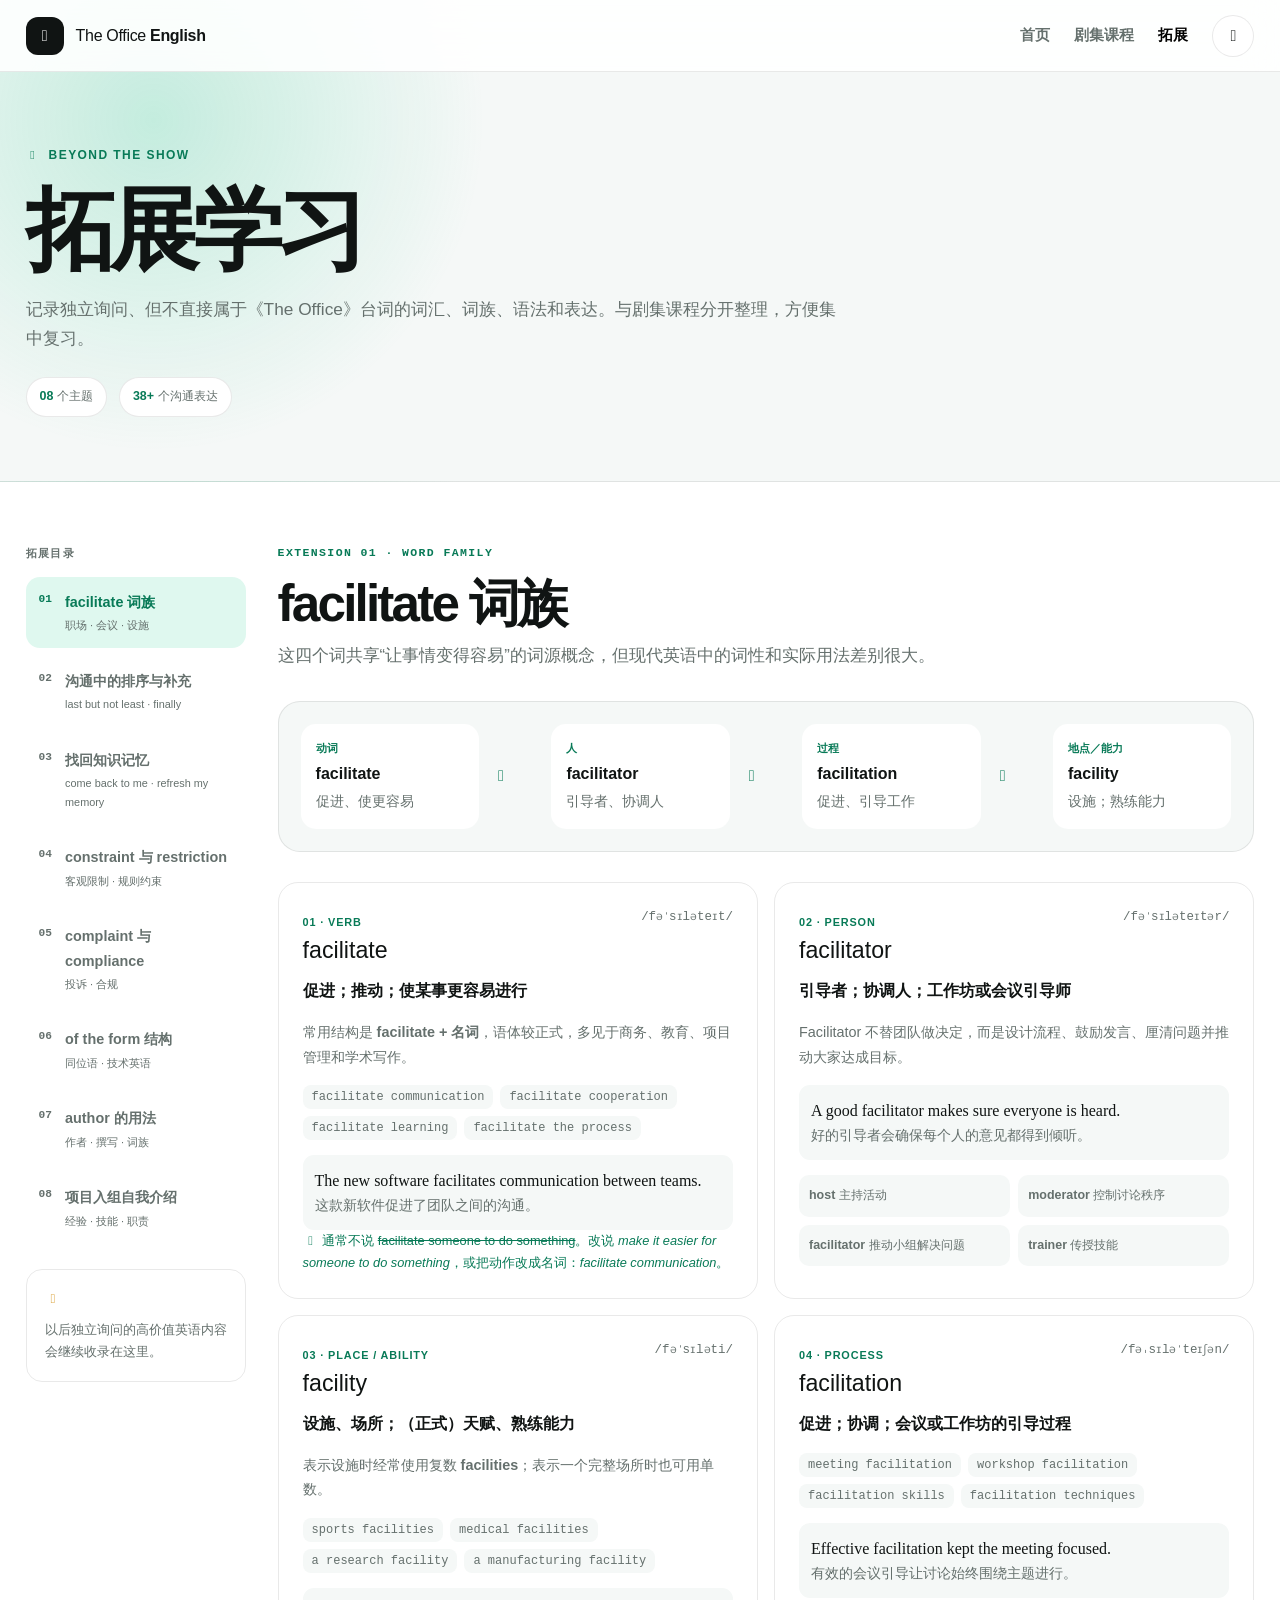
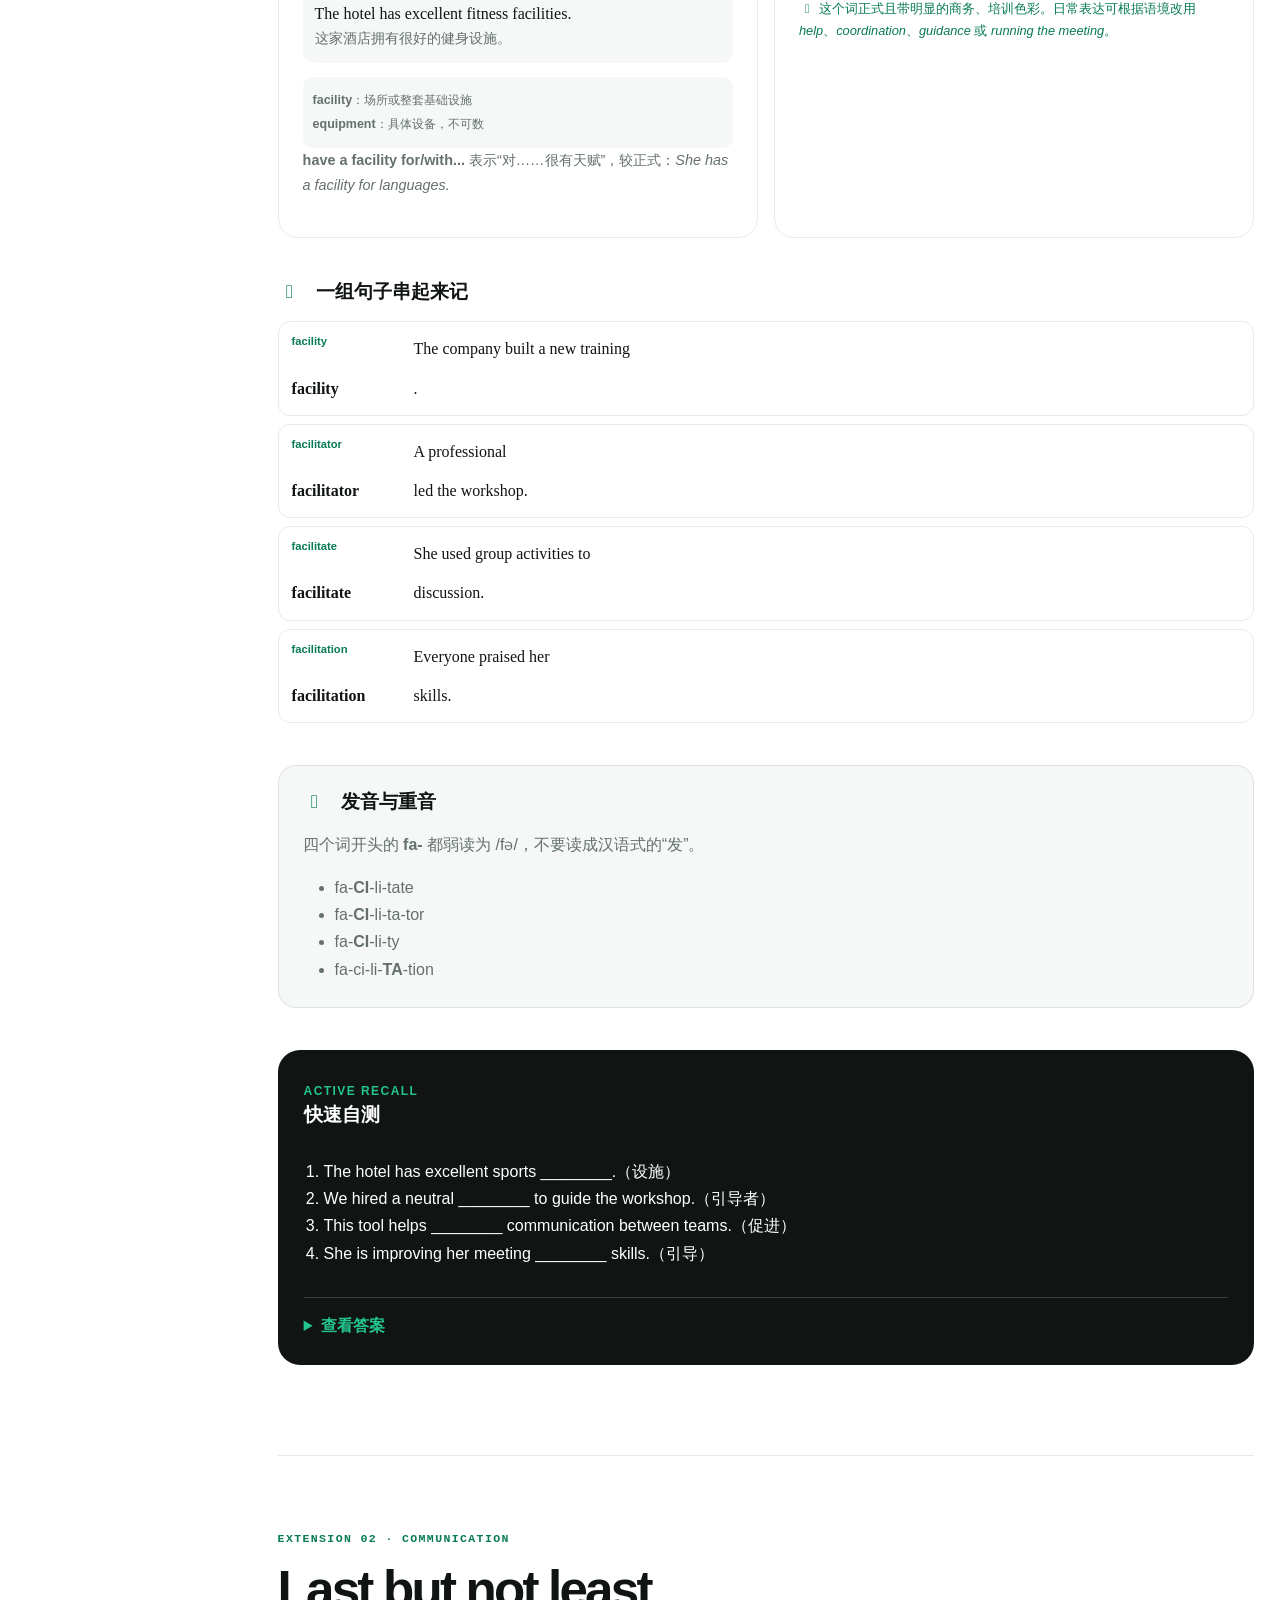
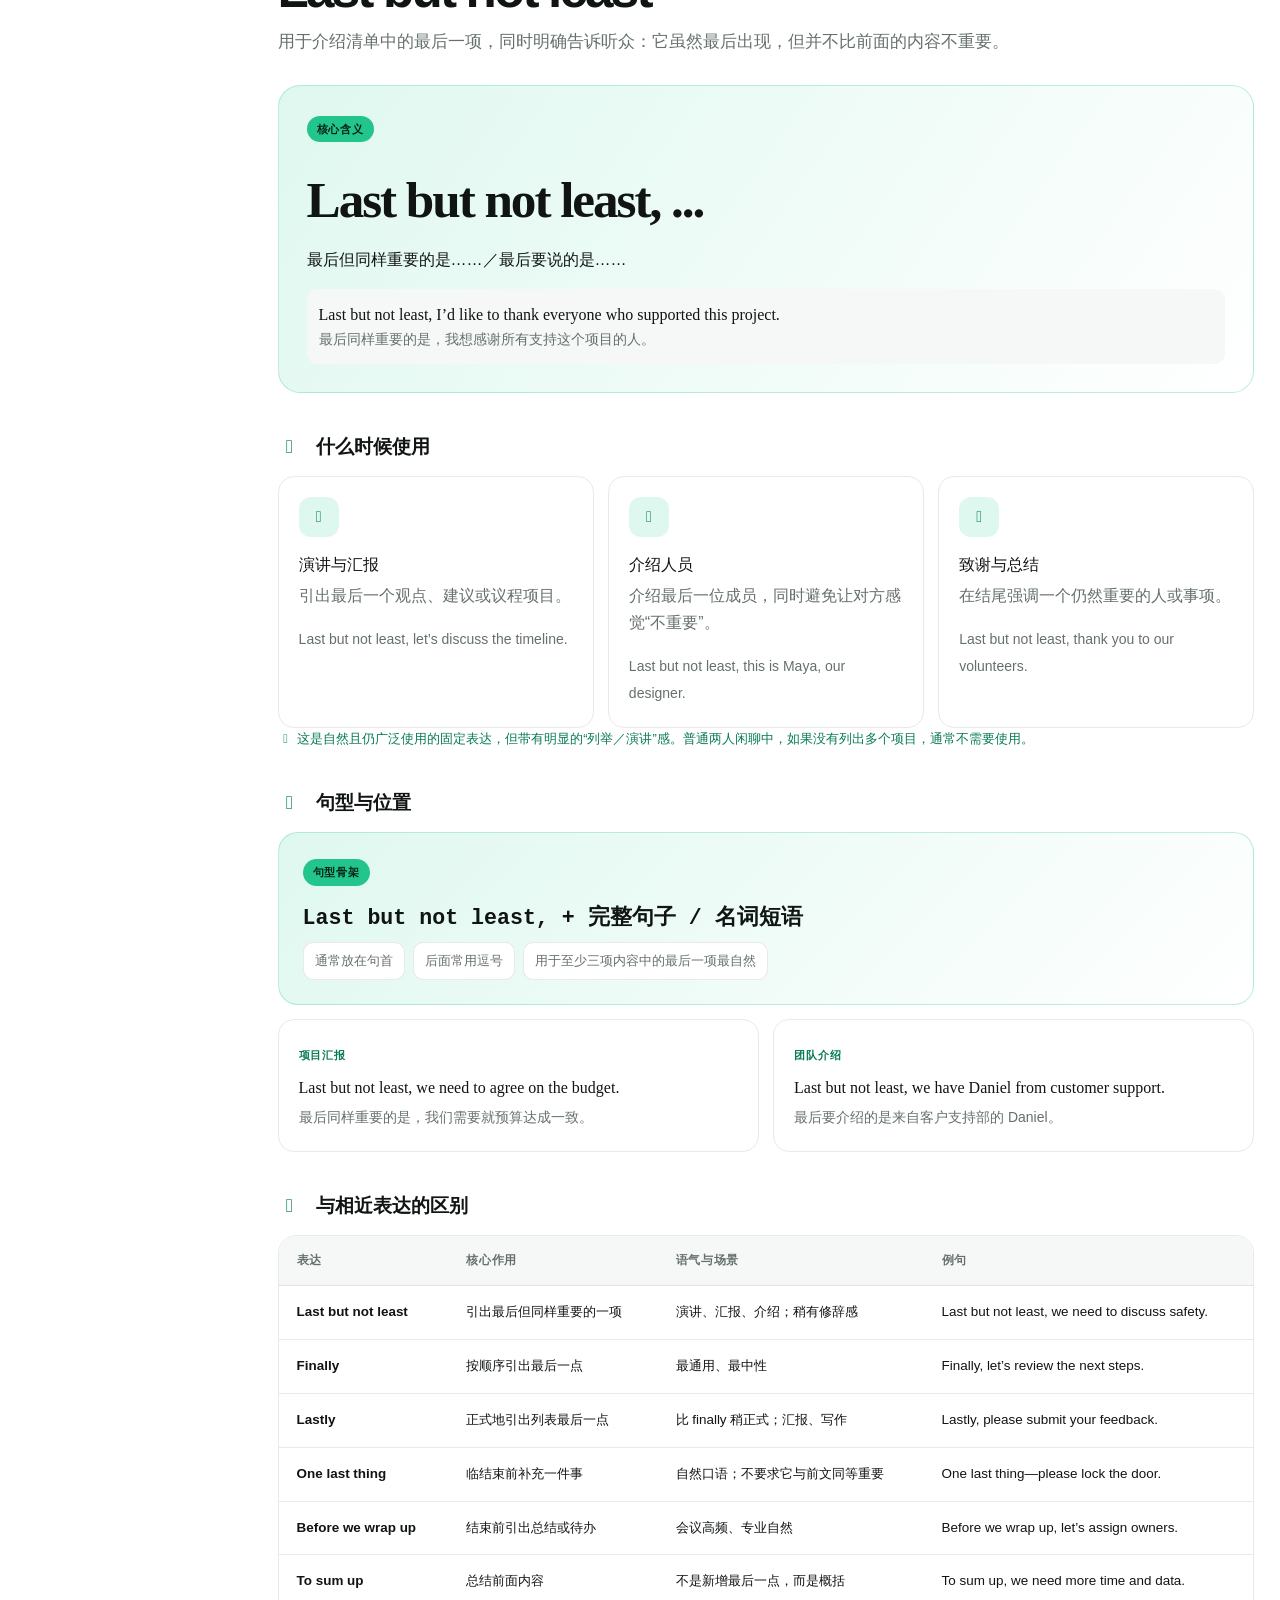
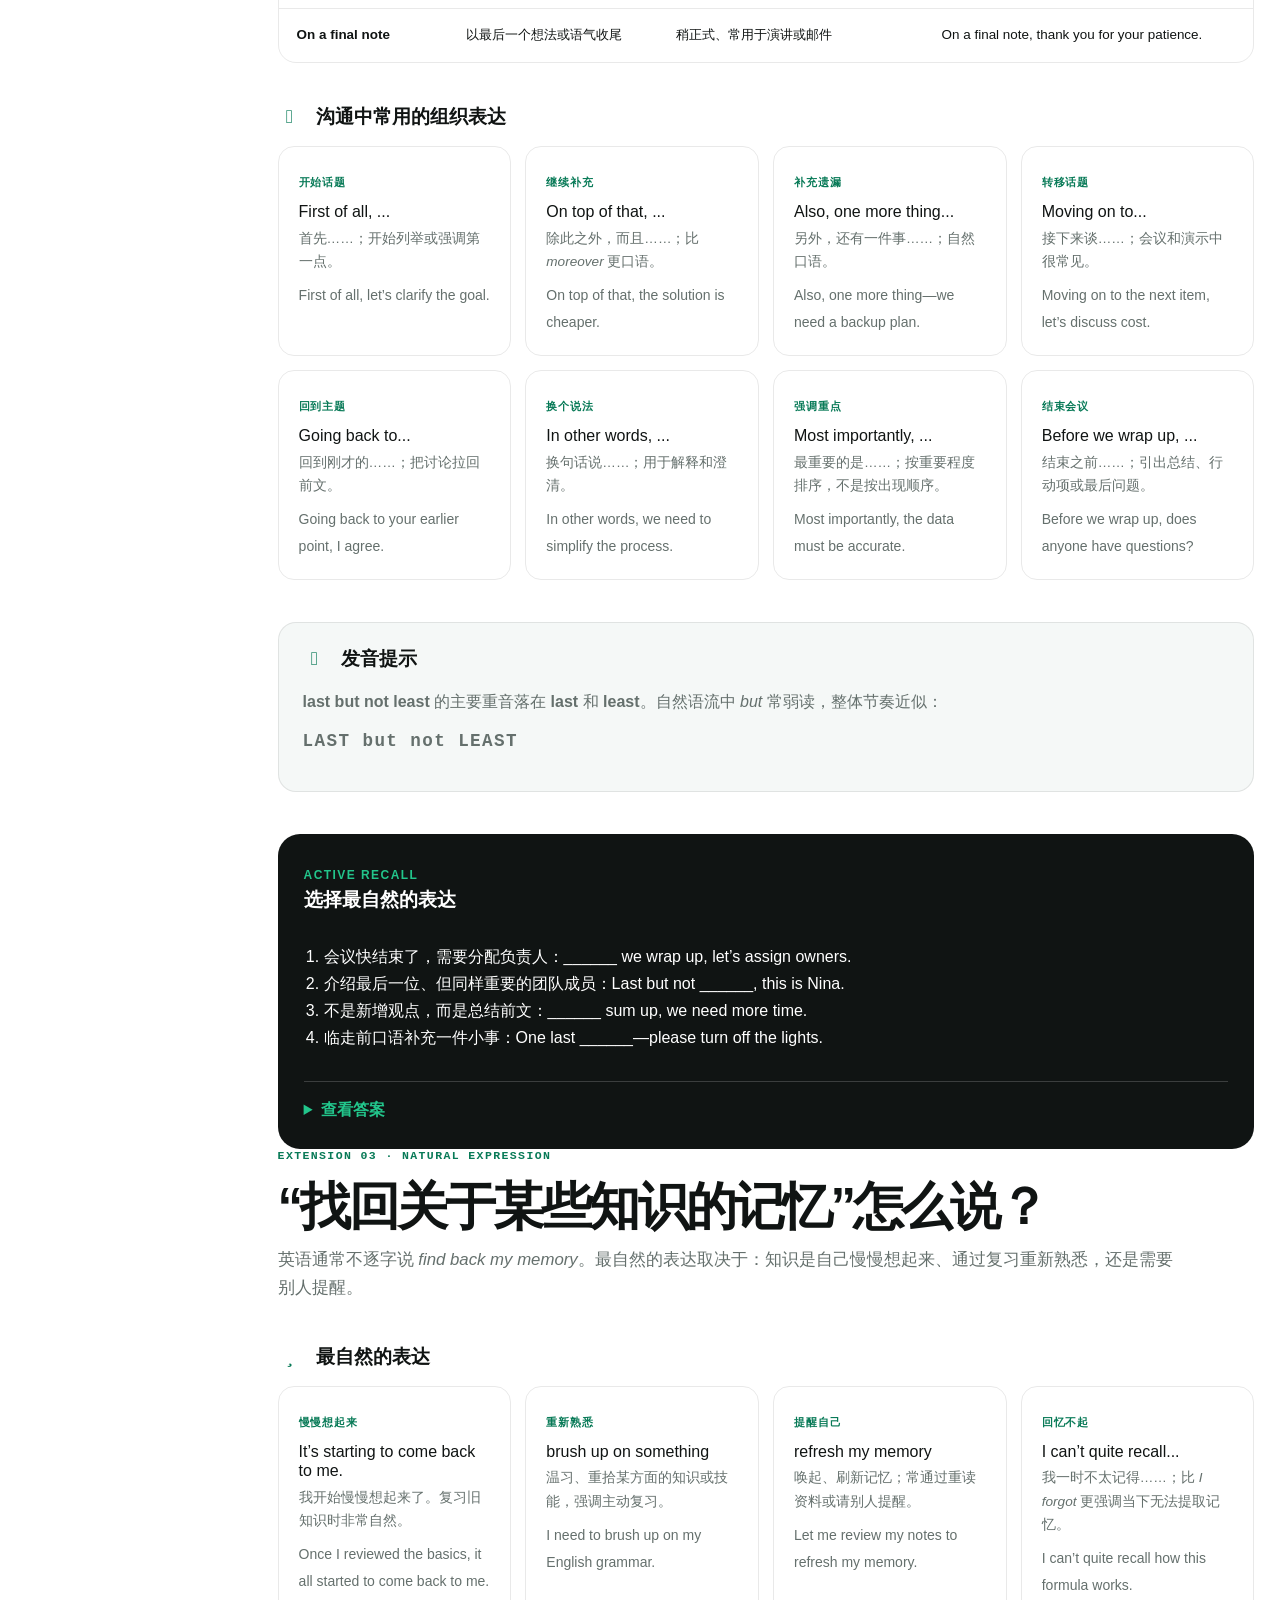
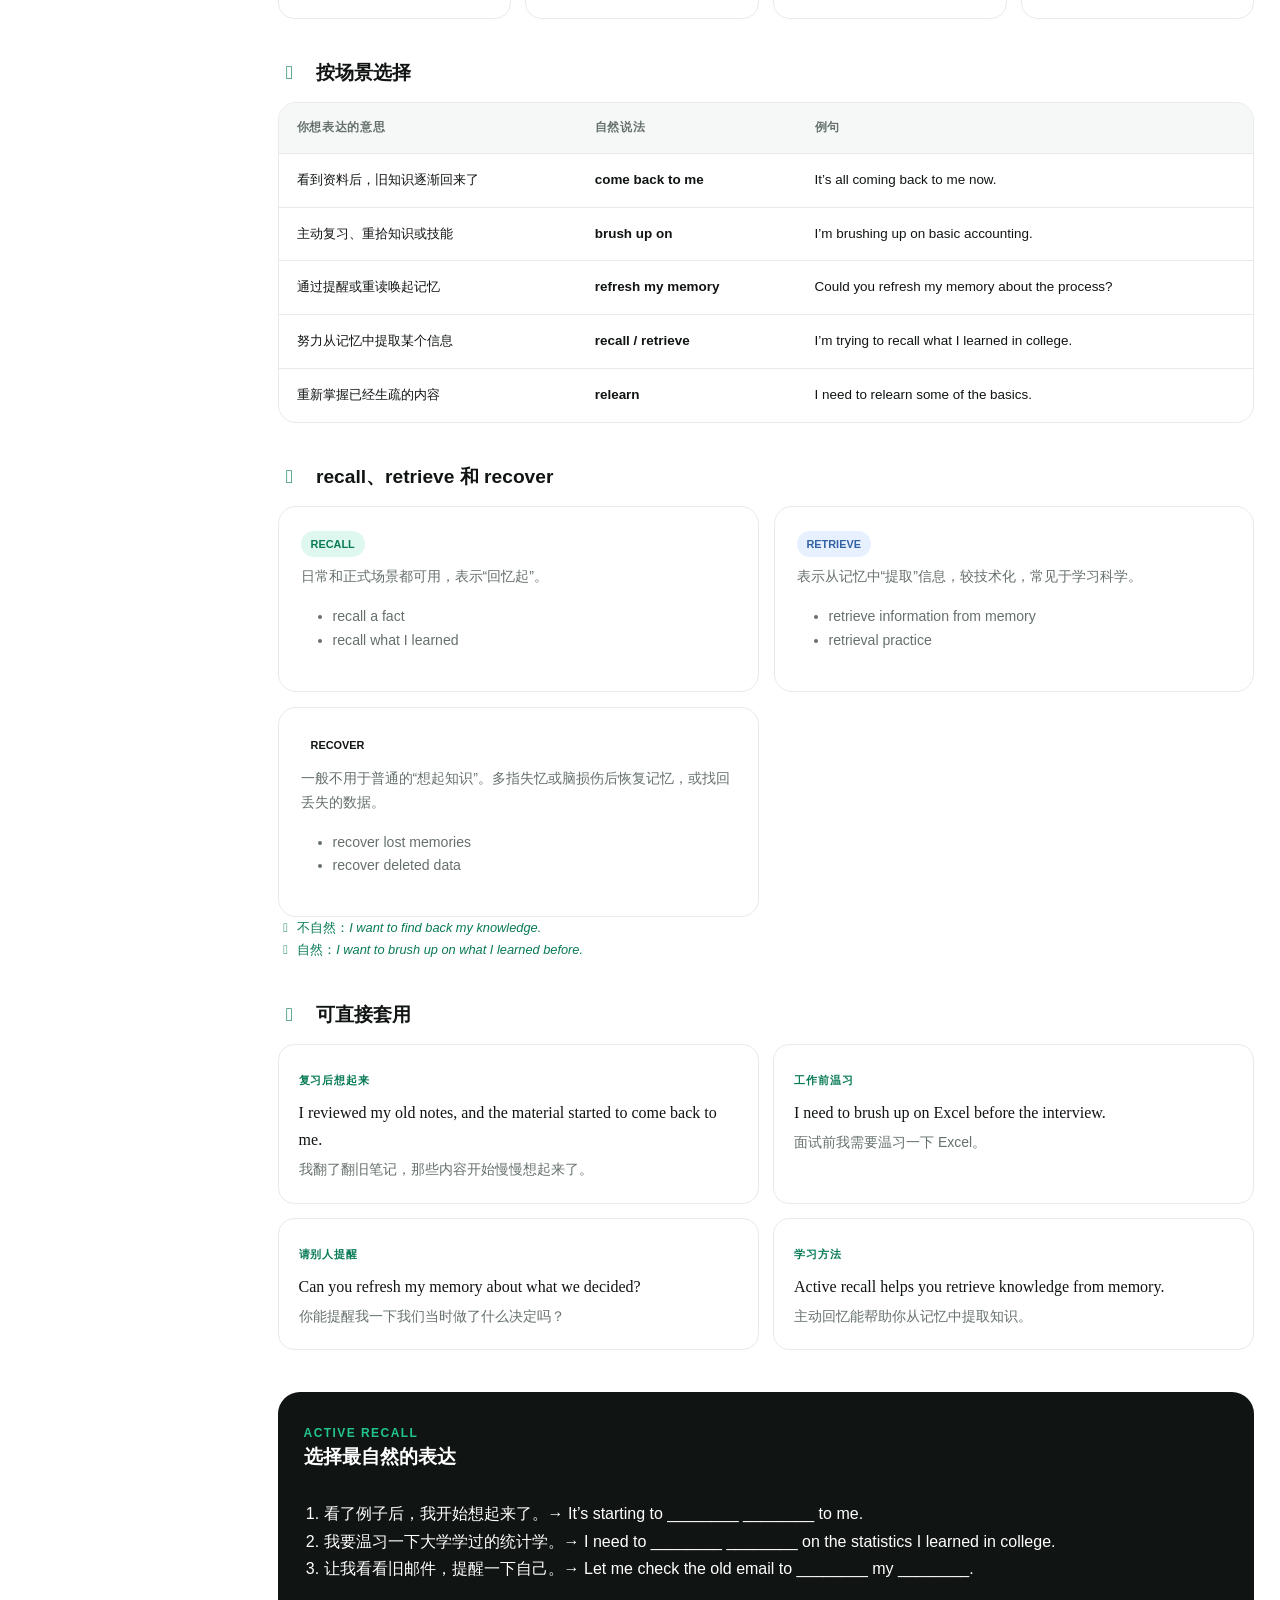
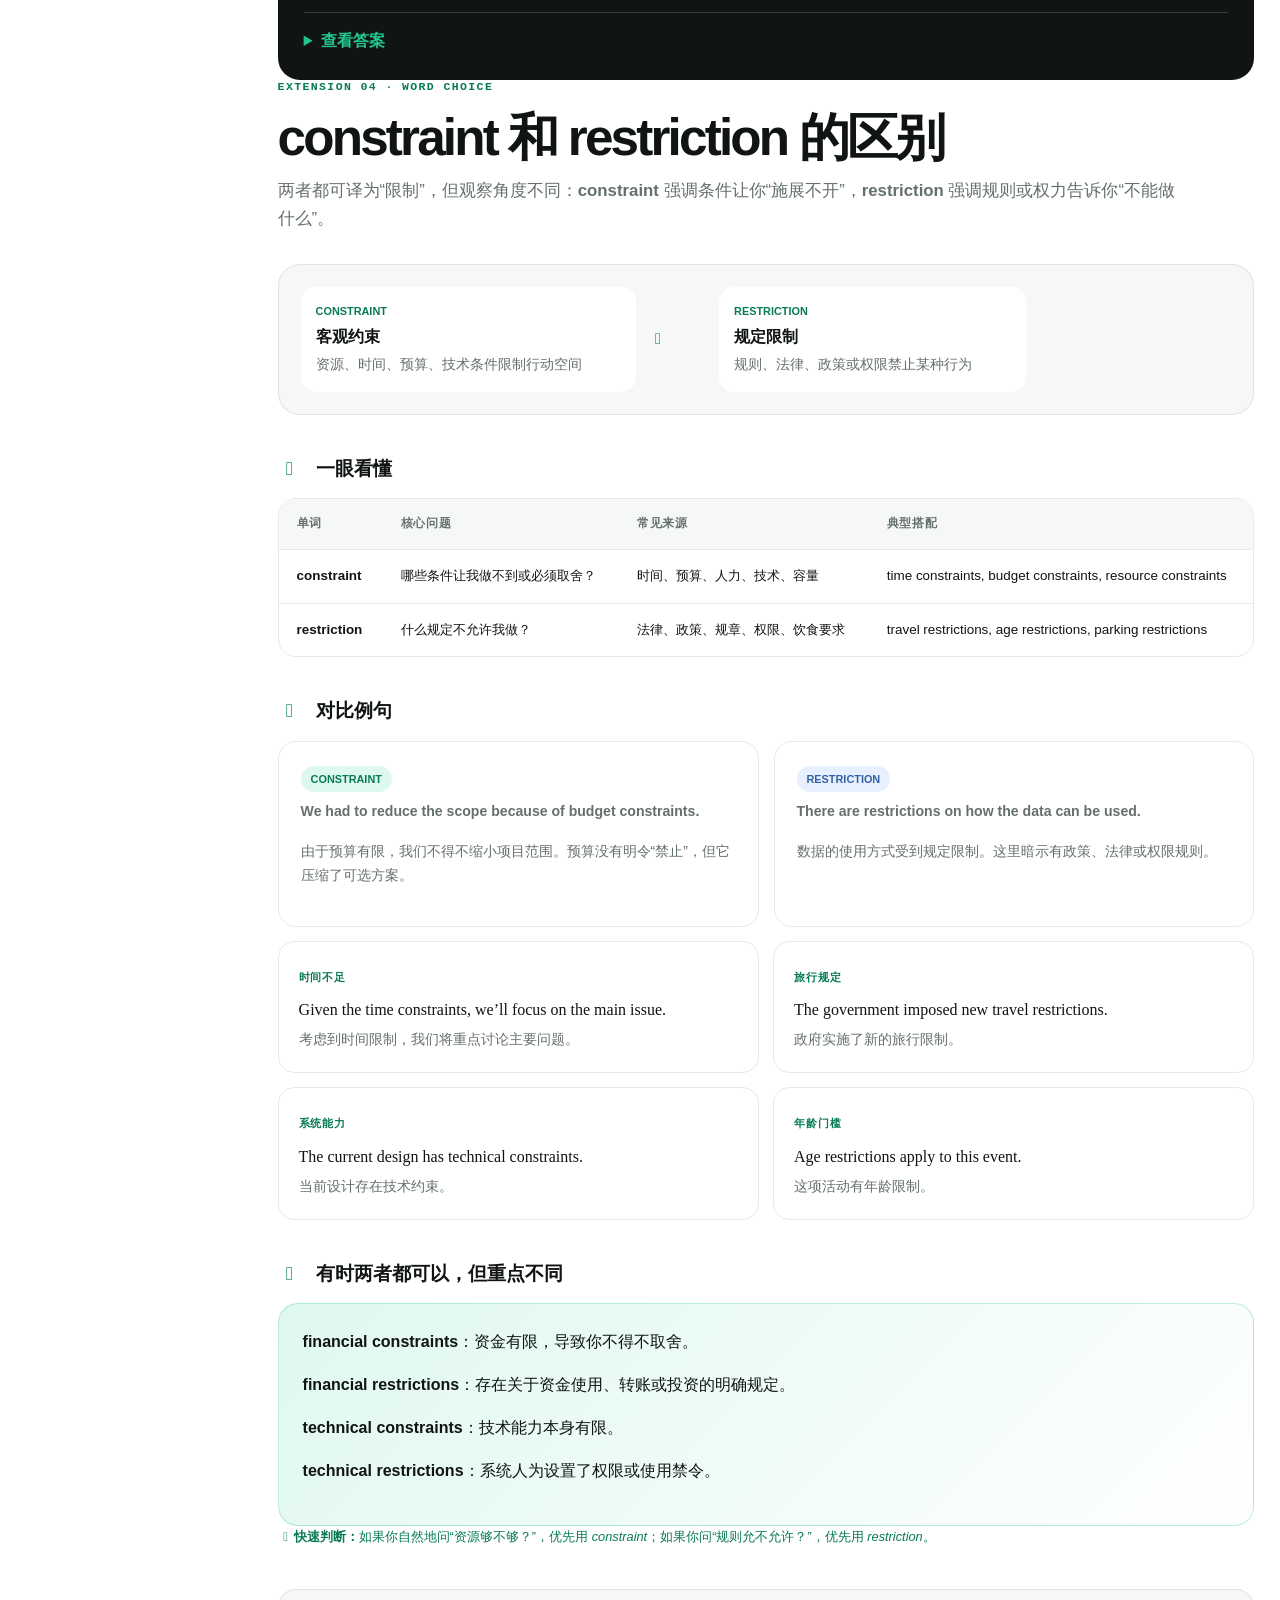
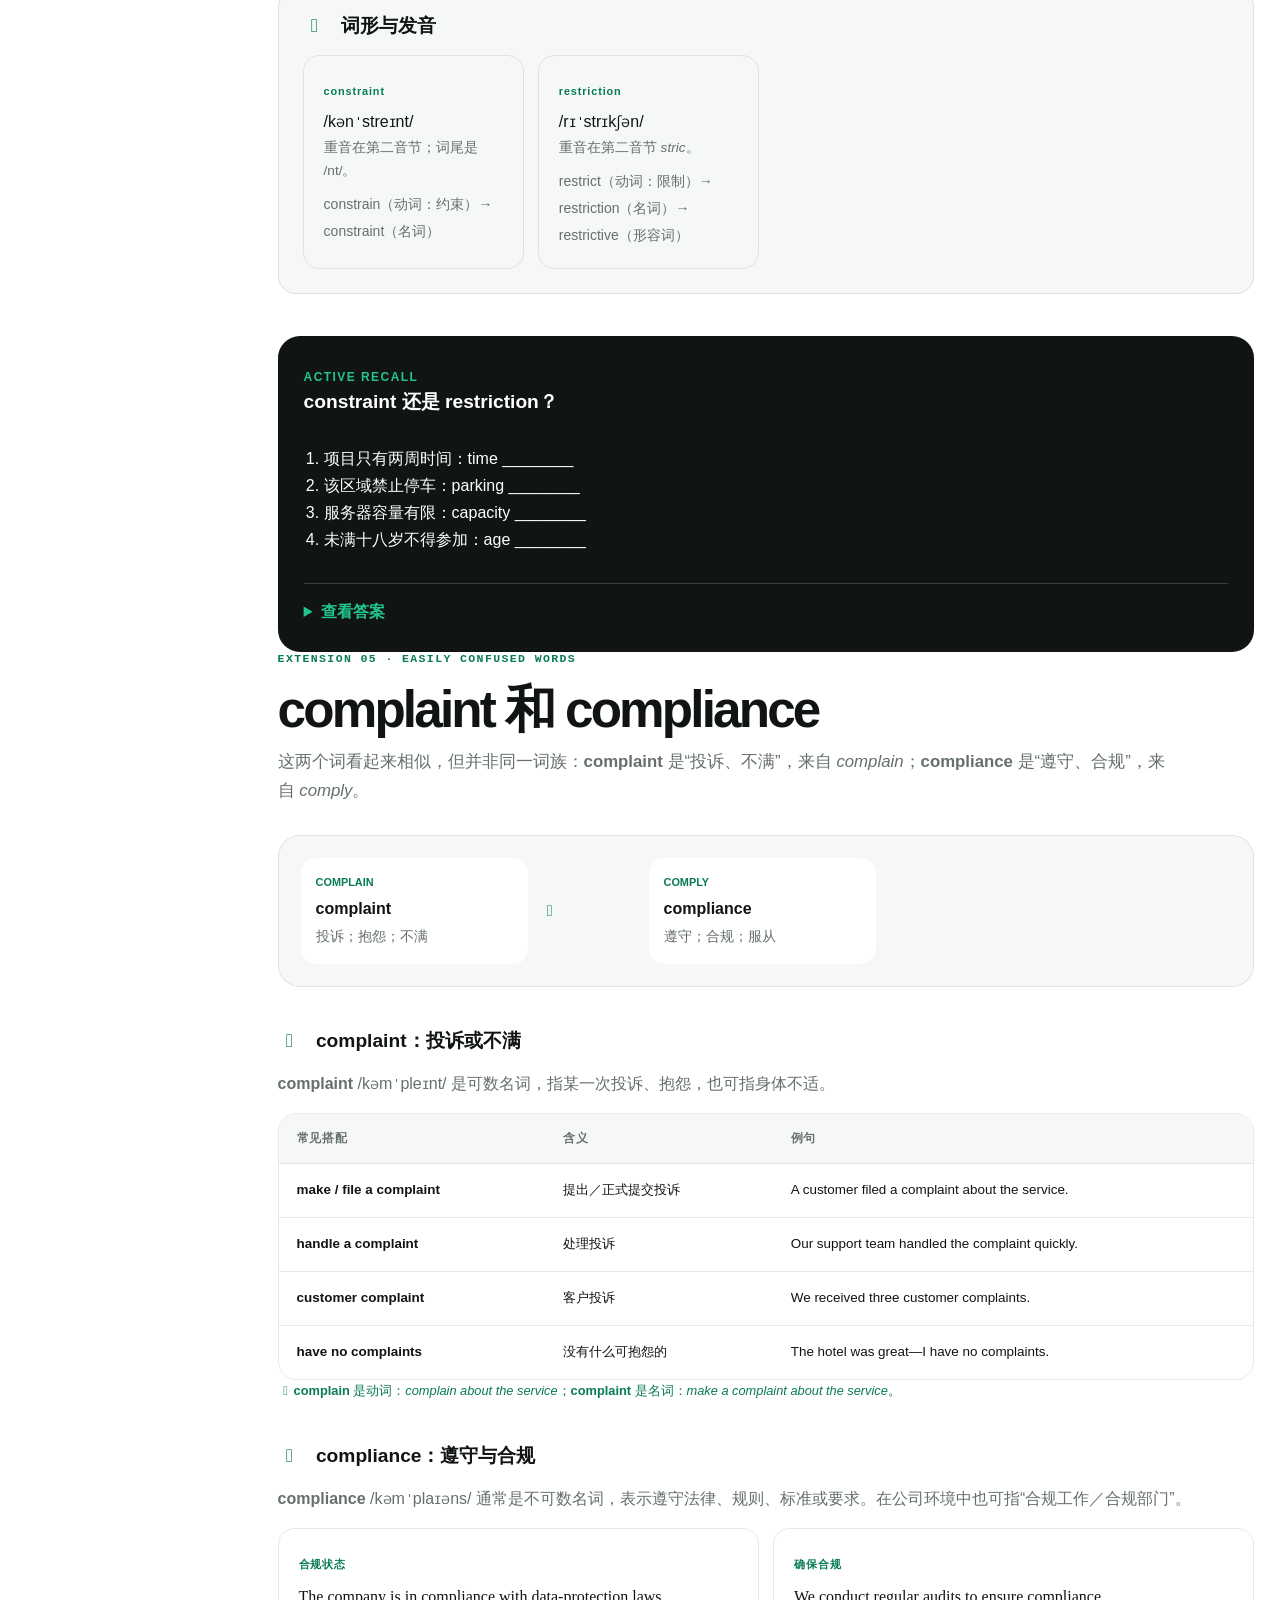
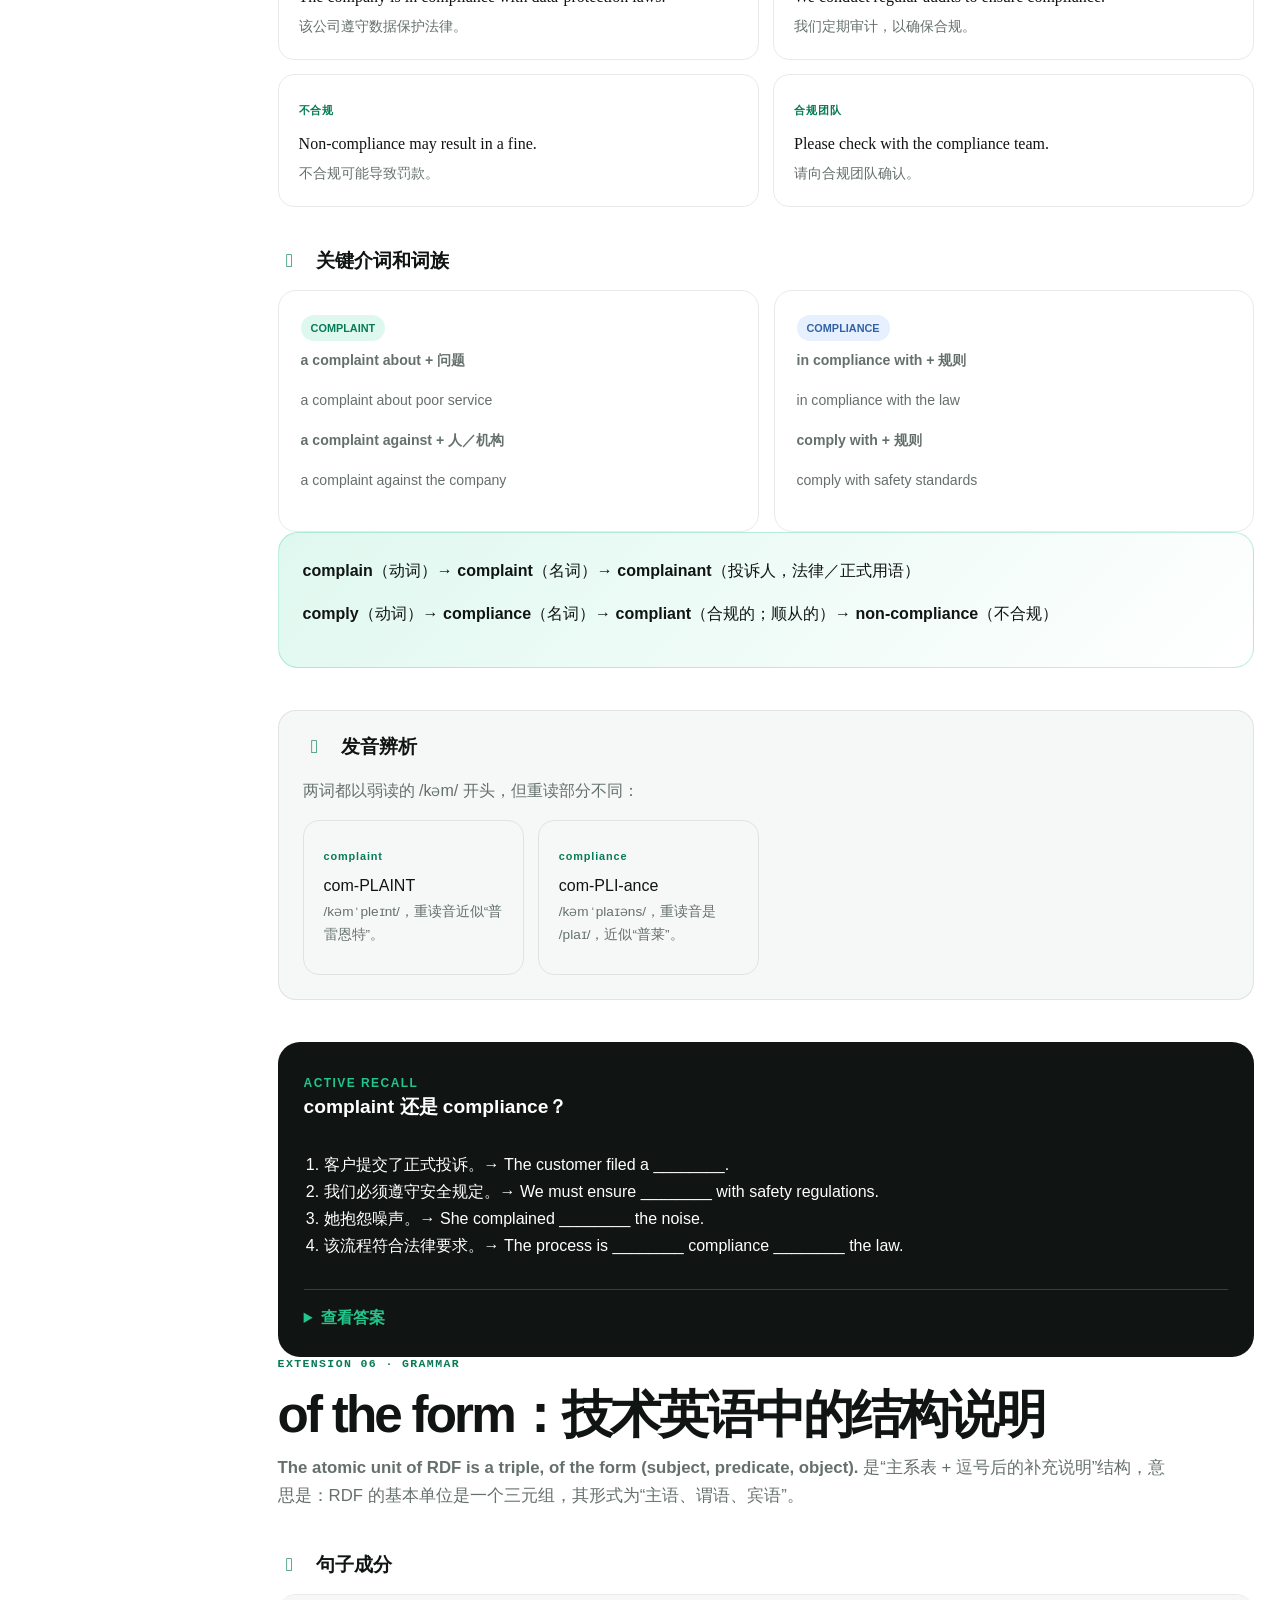
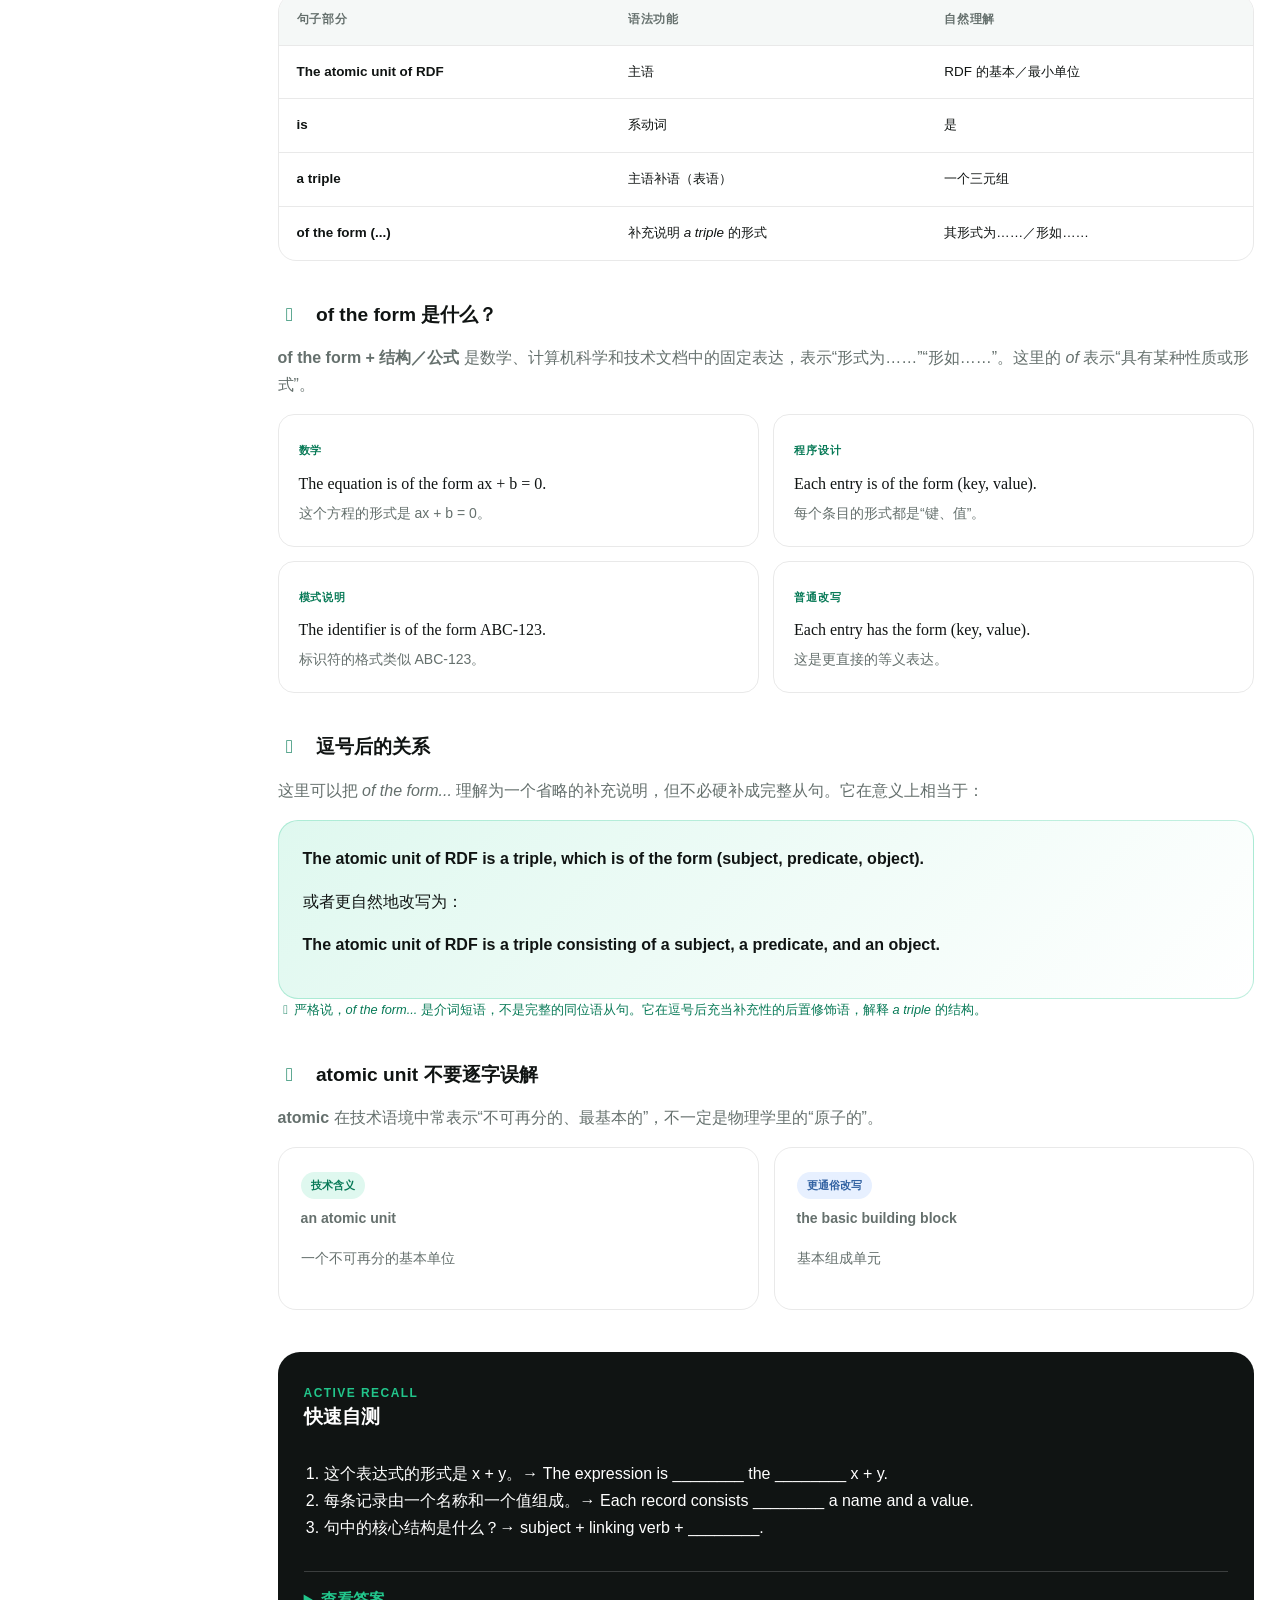
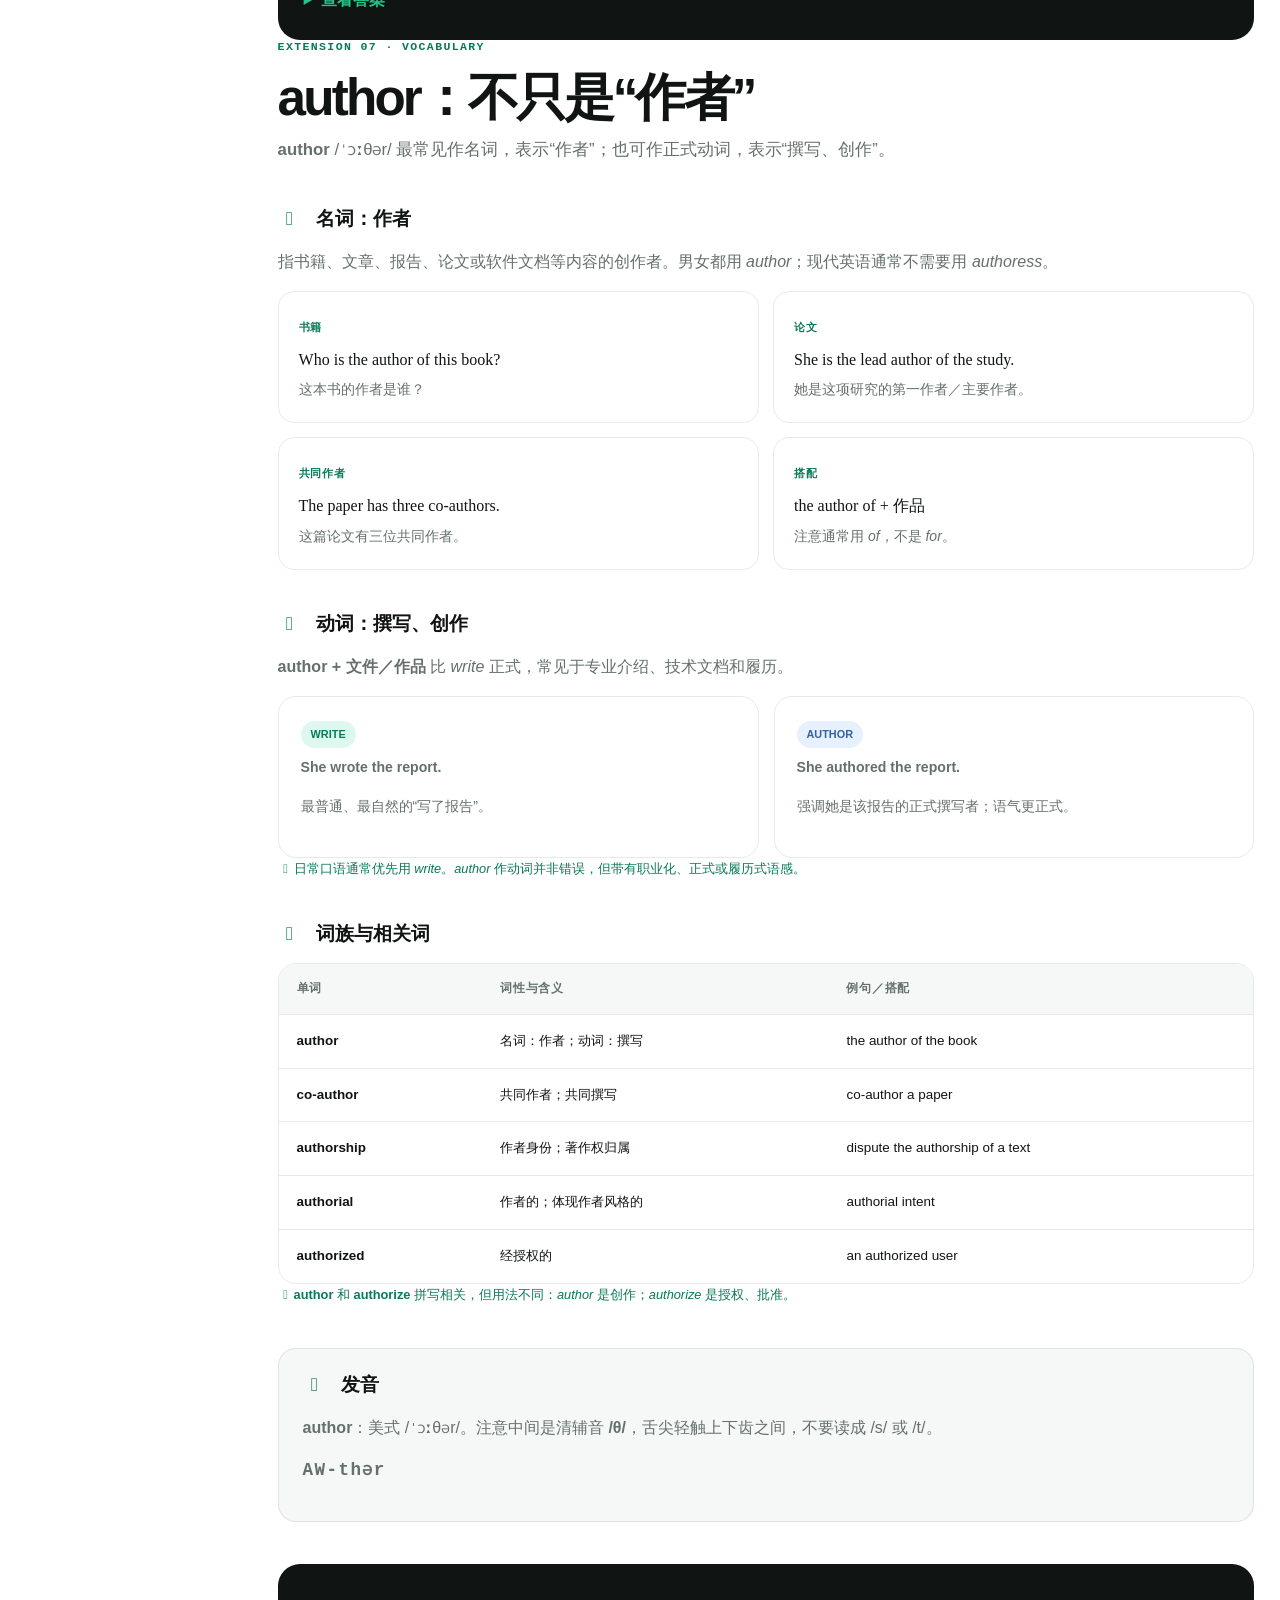
==== commit 87793b4b: "add project onboarding introduction guide" ====
--- a/extensions/index.html
+++ b/extensions/index.html
@@ -30,7 +30,7 @@
       <span class="eyebrow"><i class="fa-solid fa-compass me-2"></i>Beyond the show</span>
       <h1>拓展学习</h1>
       <p>记录独立询问、但不直接属于《The Office》台词的词汇、词族、语法和表达。与剧集课程分开整理，方便集中复习。</p>
-      <div class="extension-stats"><span><strong>07</strong> 个主题</span><span><strong>30+</strong> 个沟通表达</span></div>
+      <div class="extension-stats"><span><strong>08</strong> 个主题</span><span><strong>38+</strong> 个沟通表达</span></div>
     </div>
   </header>
 
@@ -45,6 +45,7 @@
         <a class="toc-link" href="#complaint-vs-compliance"><span>05</span><div>complaint 与 compliance<small>投诉 · 合规</small></div></a>
         <a class="toc-link" href="#of-the-form"><span>06</span><div>of the form 结构<small>同位语 · 技术英语</small></div></a>
         <a class="toc-link" href="#author"><span>07</span><div>author 的用法<small>作者 · 撰写 · 词族</small></div></a>
+        <a class="toc-link" href="#project-onboarding-introduction"><span>08</span><div>项目入组自我介绍<small>经验 · 技能 · 职责</small></div></a>
         <div class="sidebar-tip"><i class="fa-solid fa-bookmark"></i><p>以后独立询问的高价值英语内容会继续收录在这里。</p></div>
       </div>
     </aside>
@@ -499,6 +500,85 @@
           <details><summary>查看答案</summary><p>1. of　2. co　3. write</p></details>
         </div>
       </section>
+
+      <section class="extension-topic" id="project-onboarding-introduction">
+        <div class="lesson-kicker"><span>EXTENSION 08 · WORKPLACE ENGLISH</span></div>
+        <h2>项目 onboarding 时如何自我介绍</h2>
+        <p class="topic-lead">项目入组介绍通常控制在 30–60 秒。重点不是完整复述简历，而是让团队迅速知道：你是谁、做过什么相关工作、擅长什么，以及这次负责什么。</p>
+
+        <div class="note-section">
+          <h3><i class="fa-solid fa-list-ol"></i> 推荐结构：五步就够</h3>
+          <div class="communication-category-grid">
+            <article><span>01 身份</span><h4>I’m [name], and I work as...</h4><p>姓名、岗位和所在团队。</p><small>I’m Jesse, and I work as a backend developer on the platform team.</small></article>
+            <article><span>02 相关经验</span><h4>I’ve worked on...</h4><p>只说与当前项目最相关的经验。</p><small>I’ve worked on several integration and workflow-automation projects.</small></article>
+            <article><span>03 技能强项</span><h4>My main areas of expertise are...</h4><p>选择两到三个能给项目带来价值的技能。</p><small>My main areas of expertise are Java, APIs, and process automation.</small></article>
+            <article><span>04 项目职责</span><h4>On this project, I’ll be...</h4><p>说明自己此次负责的范围。</p><small>On this project, I’ll be focusing on the integration layer.</small></article>
+            <article><span>05 合作收尾</span><h4>I’m looking forward to...</h4><p>表达愿意合作，并给出沟通入口。</p><small>I’m looking forward to working with everyone. Feel free to reach out anytime.</small></article>
+          </div>
+        </div>
+
+        <div class="note-section pattern-section">
+          <h3><i class="fa-solid fa-microphone-lines"></i> 30 秒通用版本</h3>
+          <div class="pattern-card">
+            <p><strong>Hi everyone, I’m [name], and I’m a [role] from [team/company]. I’ve worked on [relevant project types], mainly focusing on [area]. My key skills are [skill 1], [skill 2], and [skill 3]. On this project, I’ll be responsible for [responsibility]. I’m looking forward to working with all of you.</strong></p>
+          </div>
+          <div class="callout"><i class="fa-solid fa-volume-high"></i><div><strong>自然示范</strong><p>Hi everyone, I’m Jesse, and I’m a software engineer on the platform team. I’ve worked on several enterprise integration projects, mainly focusing on backend services and workflow automation. My key skills are Java, API design, and troubleshooting. On this project, I’ll be responsible for the integration layer and production support. I’m looking forward to working with all of you.</p></div></div>
+        </div>
+
+        <div class="note-section">
+          <h3><i class="fa-solid fa-briefcase"></i> 如何介绍项目经验</h3>
+          <p>不要只罗列项目名称。用“<strong>项目类型 → 我的职责 → 产生的结果</strong>”会更有信息量。</p>
+          <div class="imitation-grid">
+            <div><span>参与过</span><p>I’ve worked on several system-integration projects.</p><small>我参与过多个系统集成项目。</small></div>
+            <div><span>负责过</span><p>In my previous project, I was responsible for designing and maintaining REST APIs.</p><small>在上一个项目中，我负责设计和维护 REST API。</small></div>
+            <div><span>带来结果</span><p>I helped streamline the incident-handling process and reduce manual effort.</p><small>我协助简化了事件处理流程，并减少了人工工作量。</small></div>
+            <div><span>类似经验</span><p>I’ve worked on a similar rollout, so I’m familiar with the typical challenges.</p><small>我参与过类似的上线，因此熟悉常见挑战。</small></div>
+          </div>
+        </div>
+
+        <div class="note-section">
+          <h3><i class="fa-solid fa-screwdriver-wrench"></i> 如何介绍技能</h3>
+          <div class="communication-table-wrap"><table class="communication-table">
+            <thead><tr><th>表达</th><th>语气</th><th>例句</th></tr></thead>
+            <tbody>
+              <tr><td><strong>I specialize in...</strong></td><td>专业领域明确，较有把握</td><td>I specialize in backend development and system integration.</td></tr>
+              <tr><td><strong>I have experience with...</strong></td><td>最稳妥、用途最广</td><td>I have experience with cloud deployment and CI/CD.</td></tr>
+              <tr><td><strong>I’m familiar with...</strong></td><td>熟悉但未必精通</td><td>I’m familiar with the business process and the existing architecture.</td></tr>
+              <tr><td><strong>My background is in...</strong></td><td>介绍职业或专业背景</td><td>My background is in data engineering.</td></tr>
+              <tr><td><strong>My main strength is...</strong></td><td>强调一个主要优势</td><td>My main strength is troubleshooting complex integration issues.</td></tr>
+            </tbody>
+          </table></div>
+          <div class="usage-note"><i class="fa-solid fa-lightbulb"></i>技能最好同时说明用途：不要只说 <em>I know Java</em>，可以说 <em>I mainly use Java to build backend services and integrations.</em></div>
+        </div>
+
+        <div class="note-section">
+          <h3><i class="fa-solid fa-user-group"></i> 不同场景版本</h3>
+          <div class="compare-grid">
+            <div class="compare-card"><span class="compare-label green">简短初次见面</span><p>Hi, I’m Jesse from the platform team. I’ll be supporting the backend integration work on this project. I’ve worked on similar implementations before, so I’m happy to share what I’ve learned. Great to meet everyone.</p></div>
+            <div class="compare-card"><span class="compare-label blue">偏技术会议</span><p>Hi everyone, I’m Jesse. My background is in backend development and enterprise integration. I mainly work with Java, REST APIs, and workflow automation. For this project, I’ll be focusing on interface design, error handling, and production readiness.</p></div>
+          </div>
+        </div>
+
+        <div class="note-section">
+          <h3><i class="fa-solid fa-triangle-exclamation"></i> 常见中式表达修正</h3>
+          <div class="communication-table-wrap"><table class="communication-table">
+            <thead><tr><th>不够自然</th><th>更自然</th></tr></thead>
+            <tbody>
+              <tr><td>I have joined many projects.</td><td>I’ve worked on / contributed to several projects.</td></tr>
+              <tr><td>I am responsible for Java.</td><td>I’m responsible for the Java-based backend services.</td></tr>
+              <tr><td>I am good at many technologies.</td><td>My main areas of expertise are...</td></tr>
+              <tr><td>I will onboard this project.</td><td>I’ll be joining this project. / I’m being onboarded onto this project.</td></tr>
+              <tr><td>Please take care of me.</td><td>I’m looking forward to working with everyone.</td></tr>
+            </tbody>
+          </table></div>
+        </div>
+
+        <div class="practice-card">
+          <div><span class="eyebrow">Active recall</span><h3>一分钟准备</h3></div>
+          <ol><li>用一句话介绍你的岗位和团队。</li><li>选择一个最相关的项目，用“职责 + 结果”描述。</li><li>选择三个技能，并分别说明它们在项目中的用途。</li><li>用 <em>On this project, I’ll be...</em> 说明当前职责。</li></ol>
+          <details><summary>可直接填空的版本</summary><p>Hi everyone, I’m ________, and I’m a ________ from ________. I’ve worked on ________, mainly focusing on ________. My key skills are ________, ________, and ________. On this project, I’ll be responsible for ________. I’m looking forward to working with all of you.</p></details>
+        </div>
+      </section>
     </div>
   </main>
 
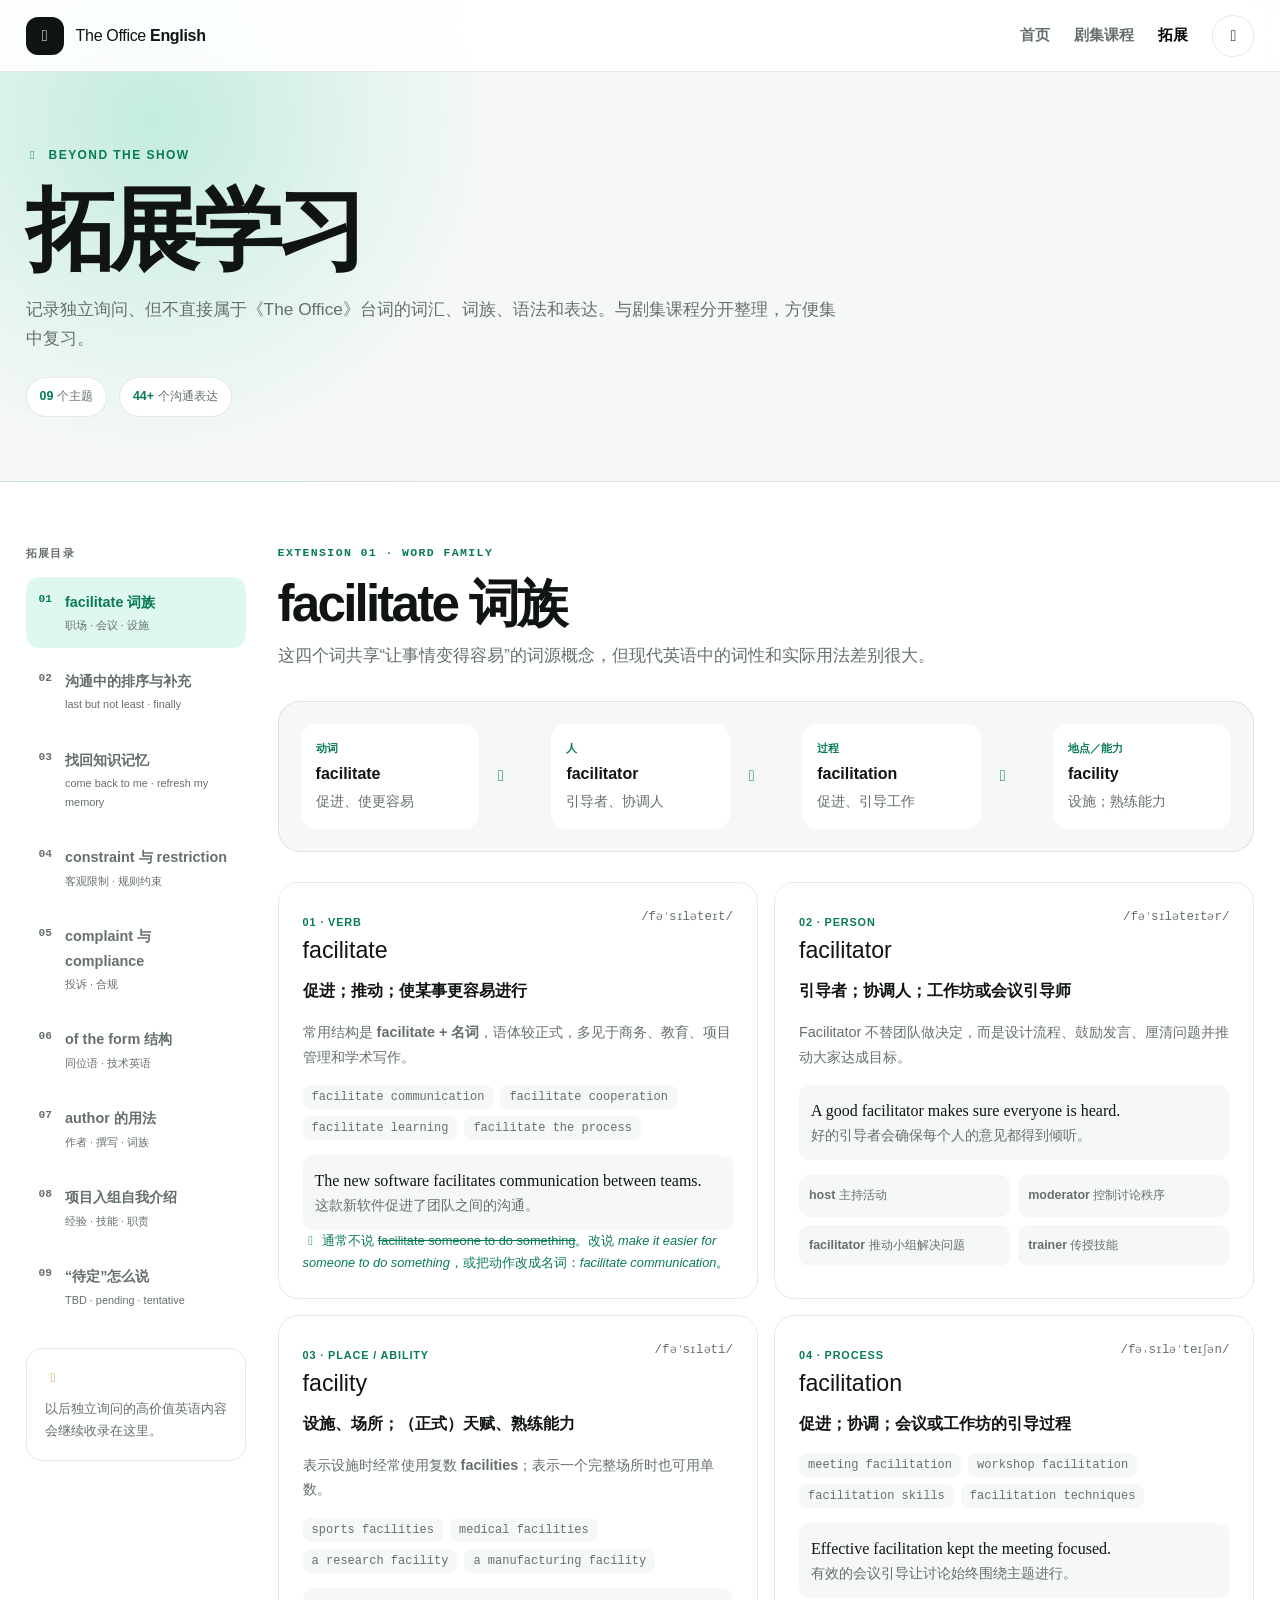
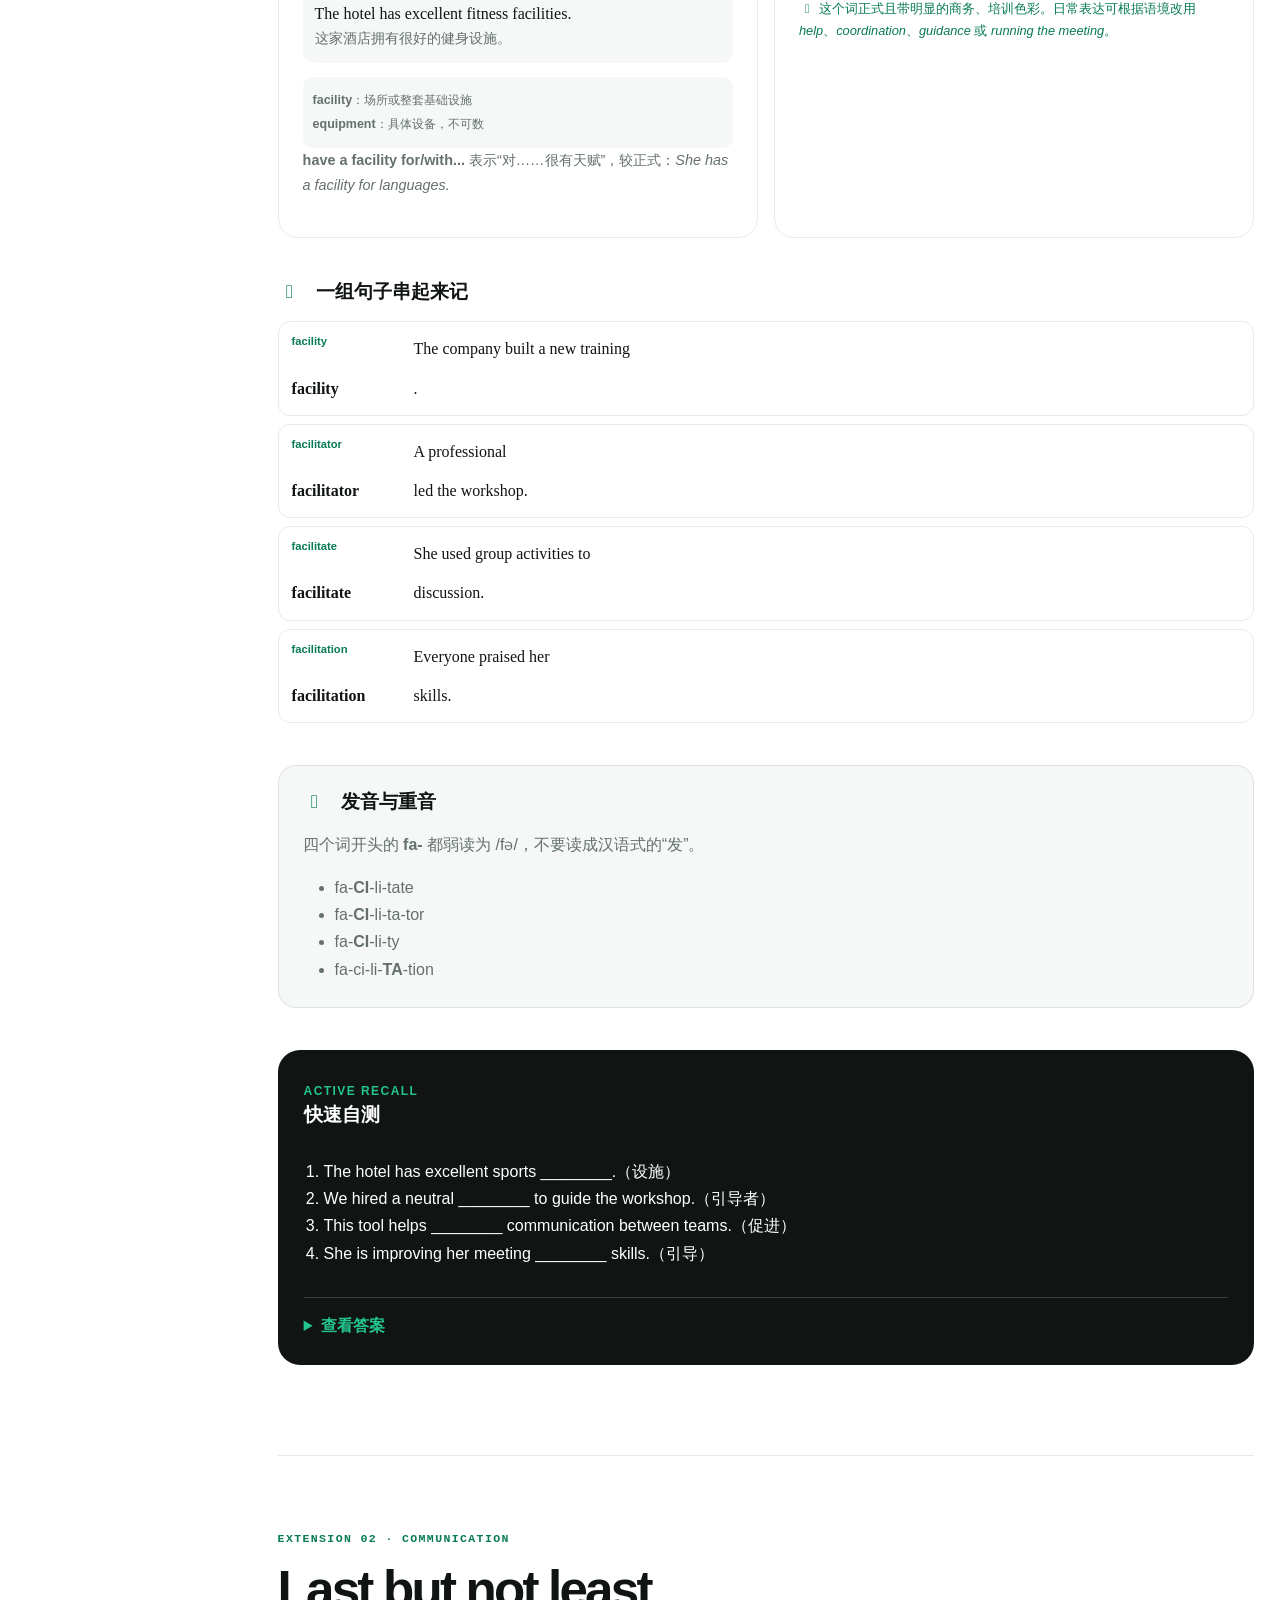
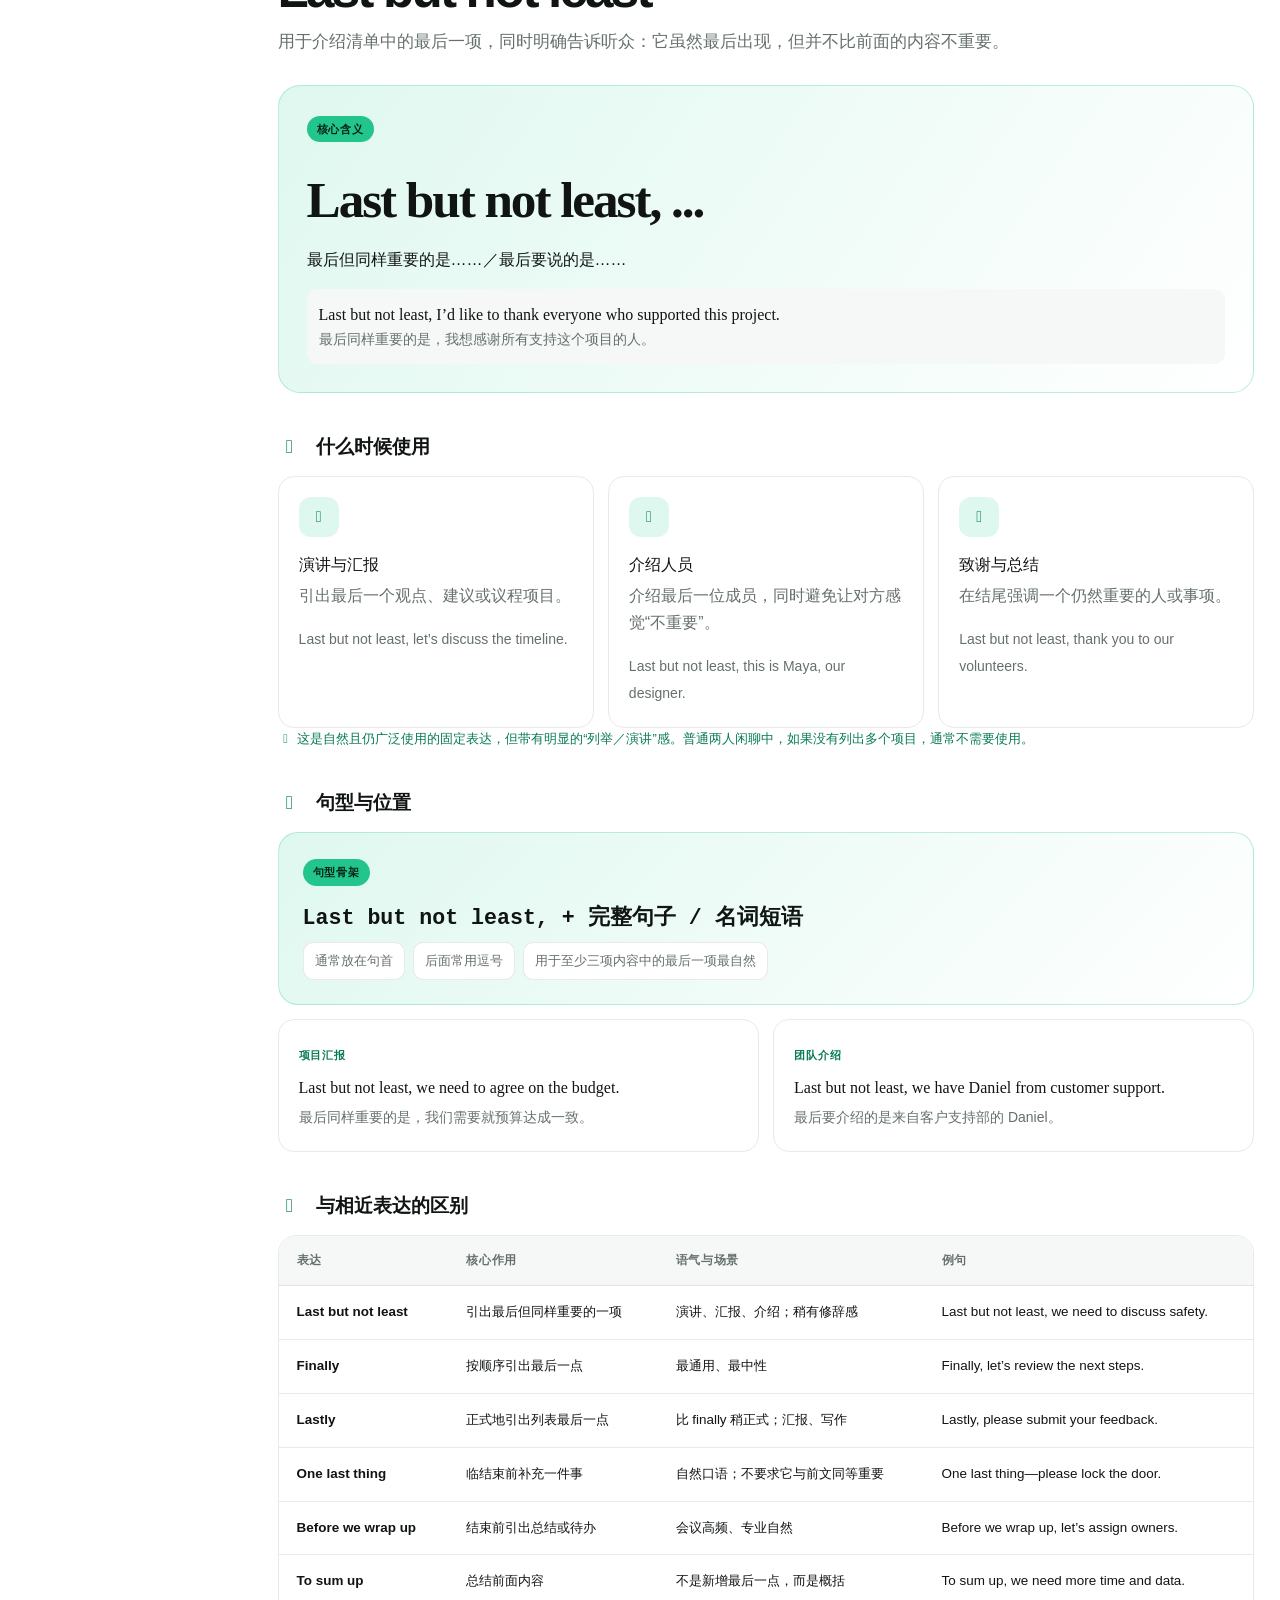
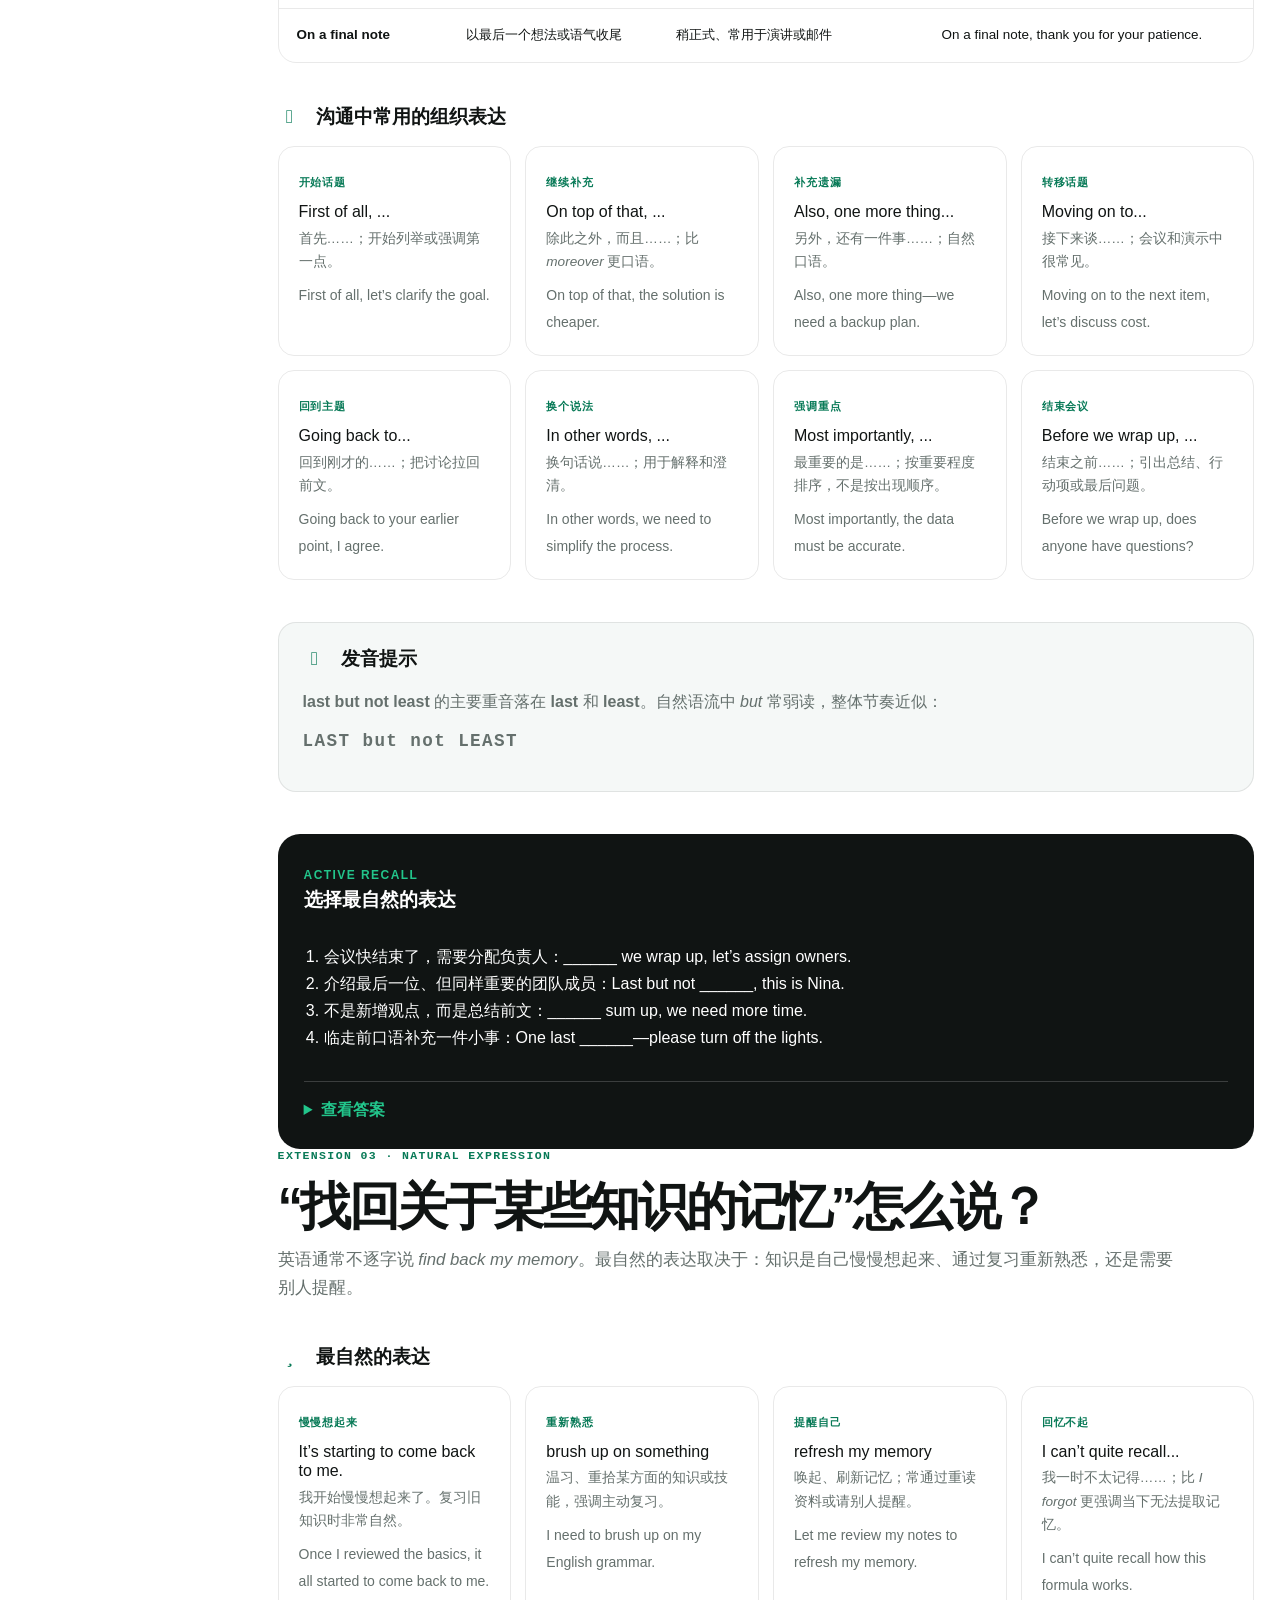
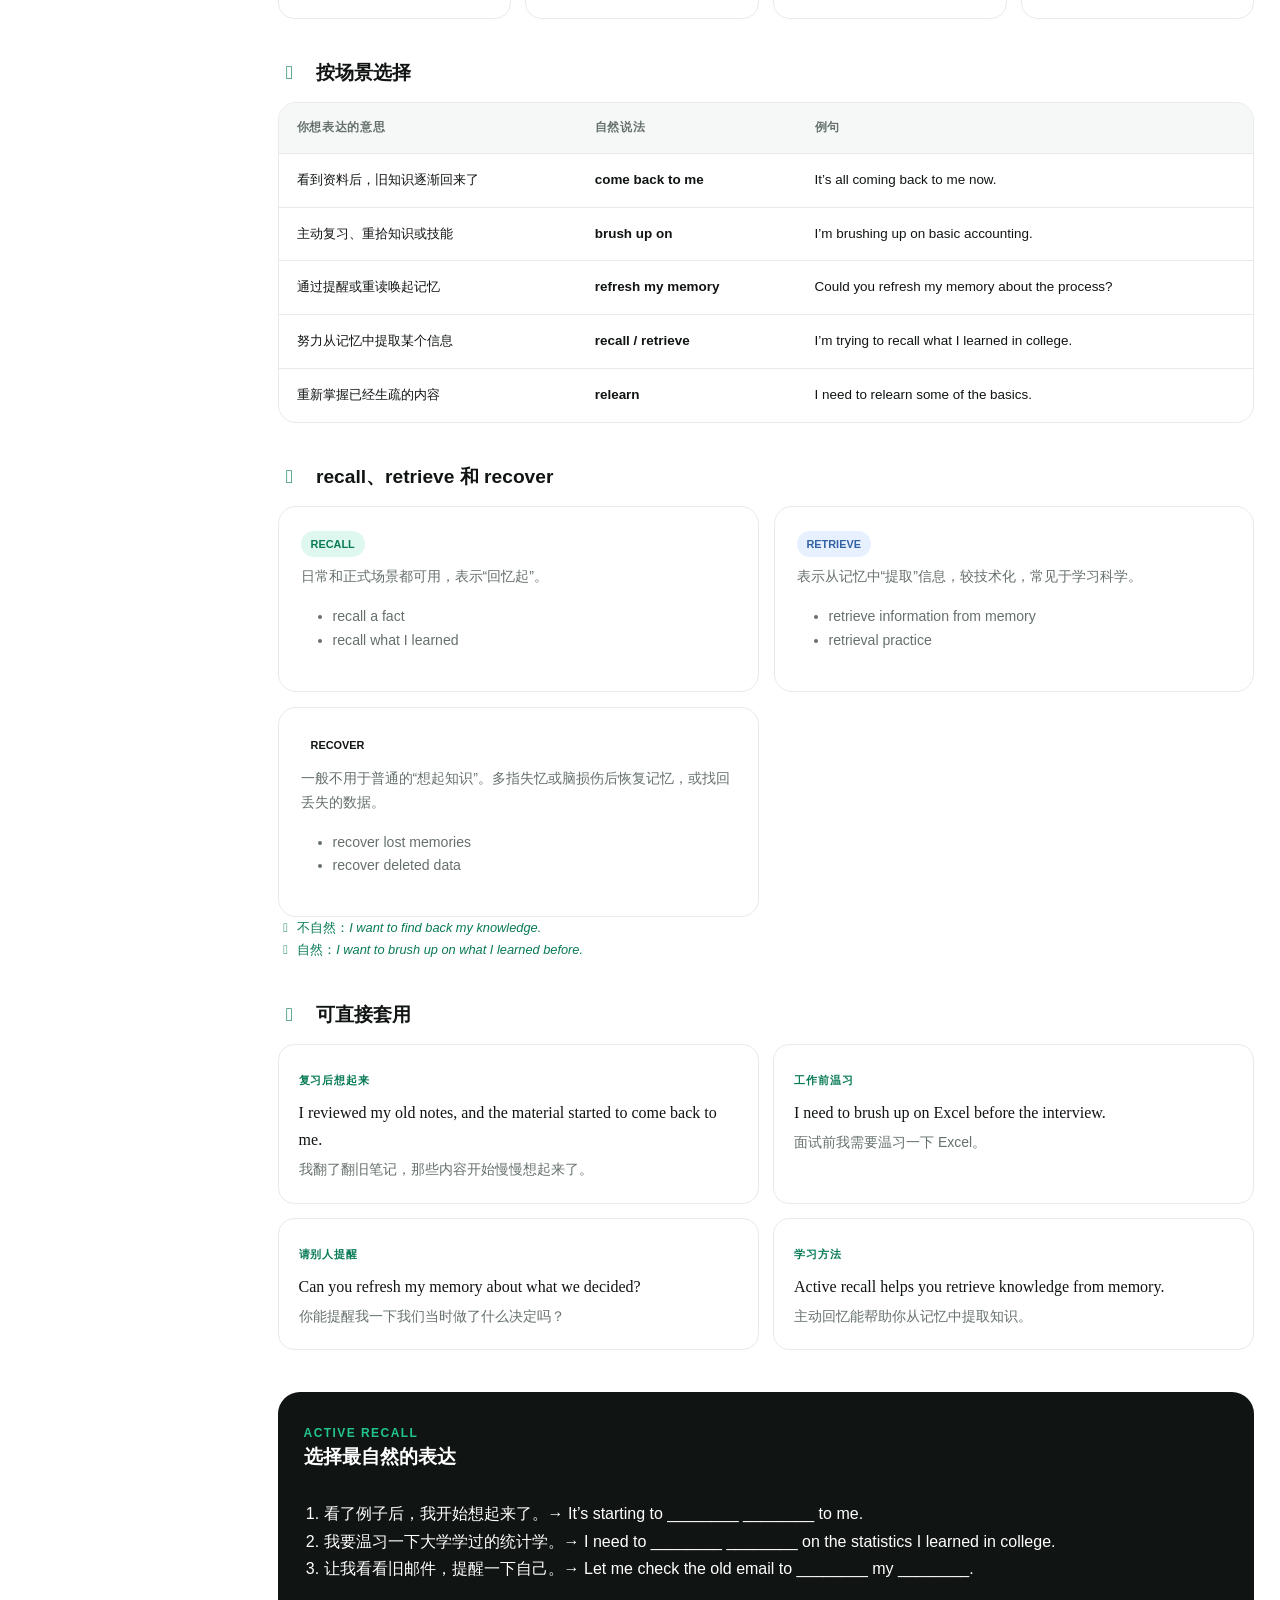
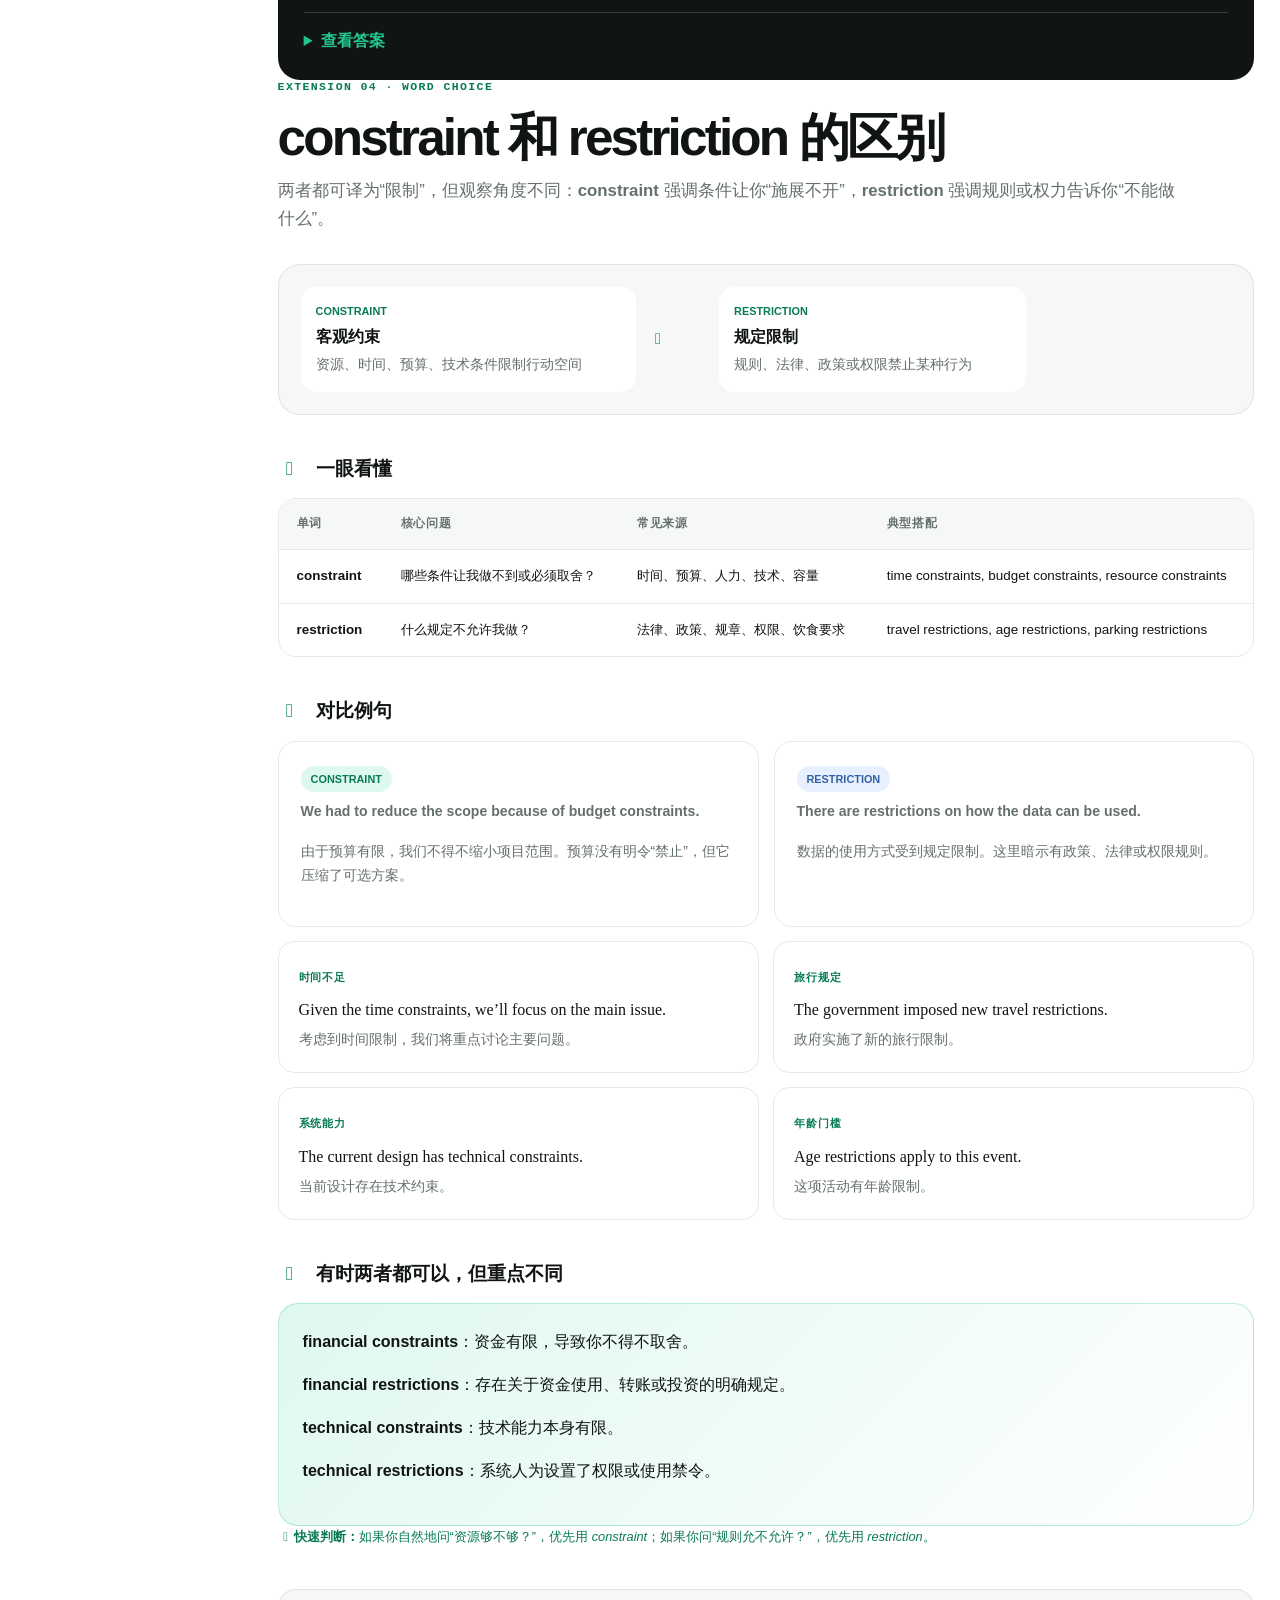
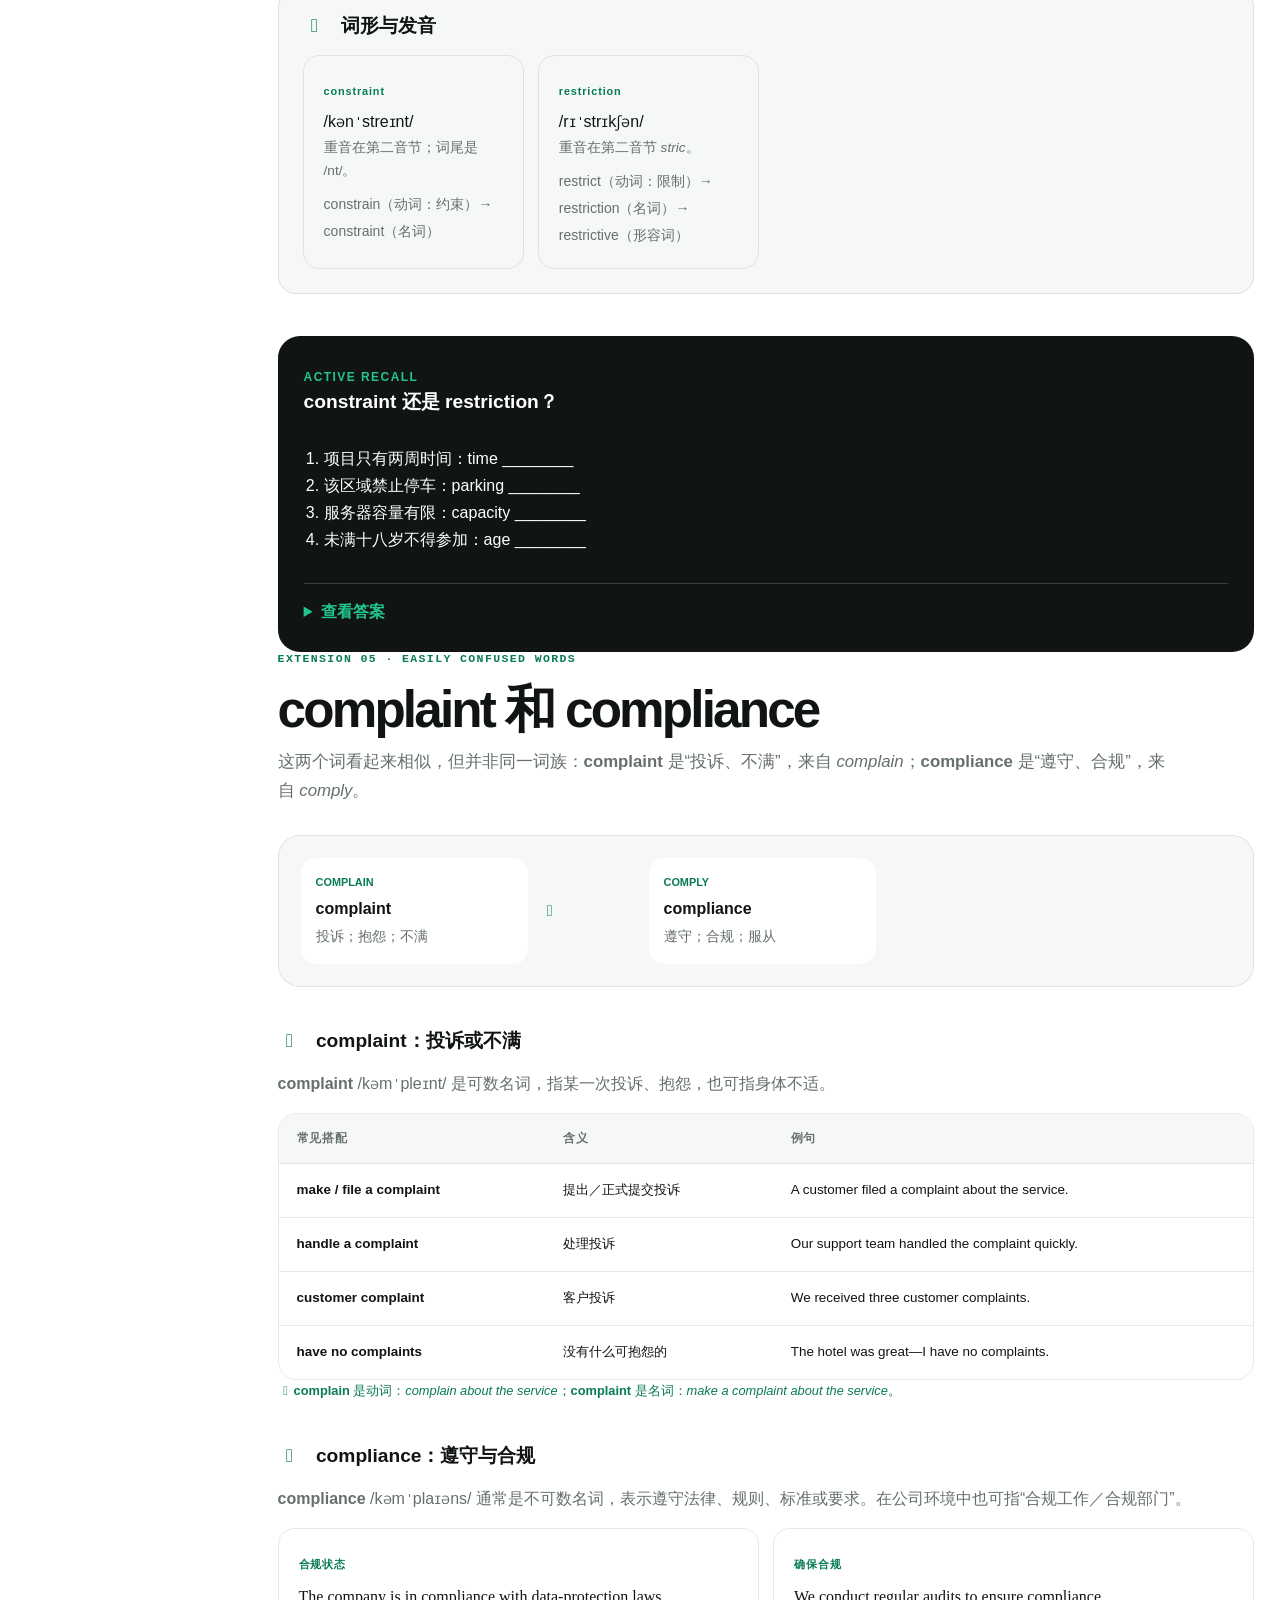
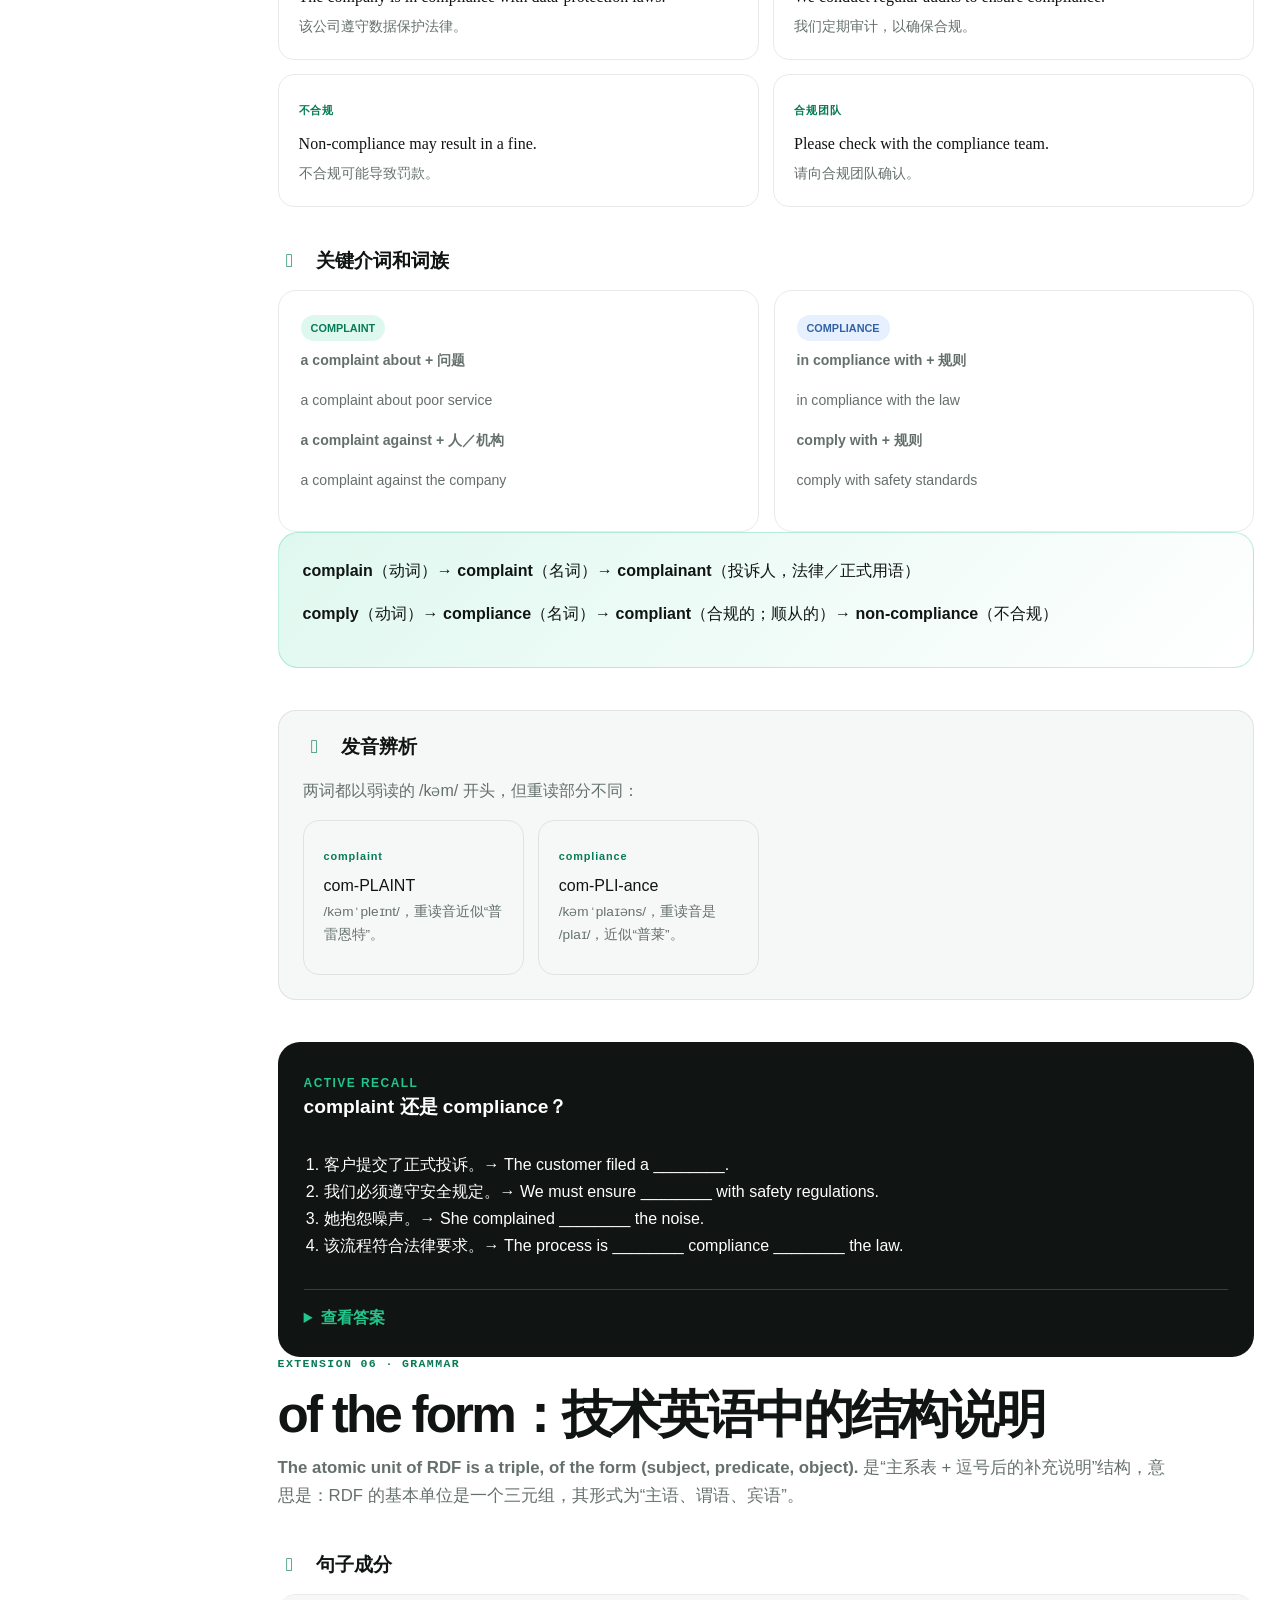
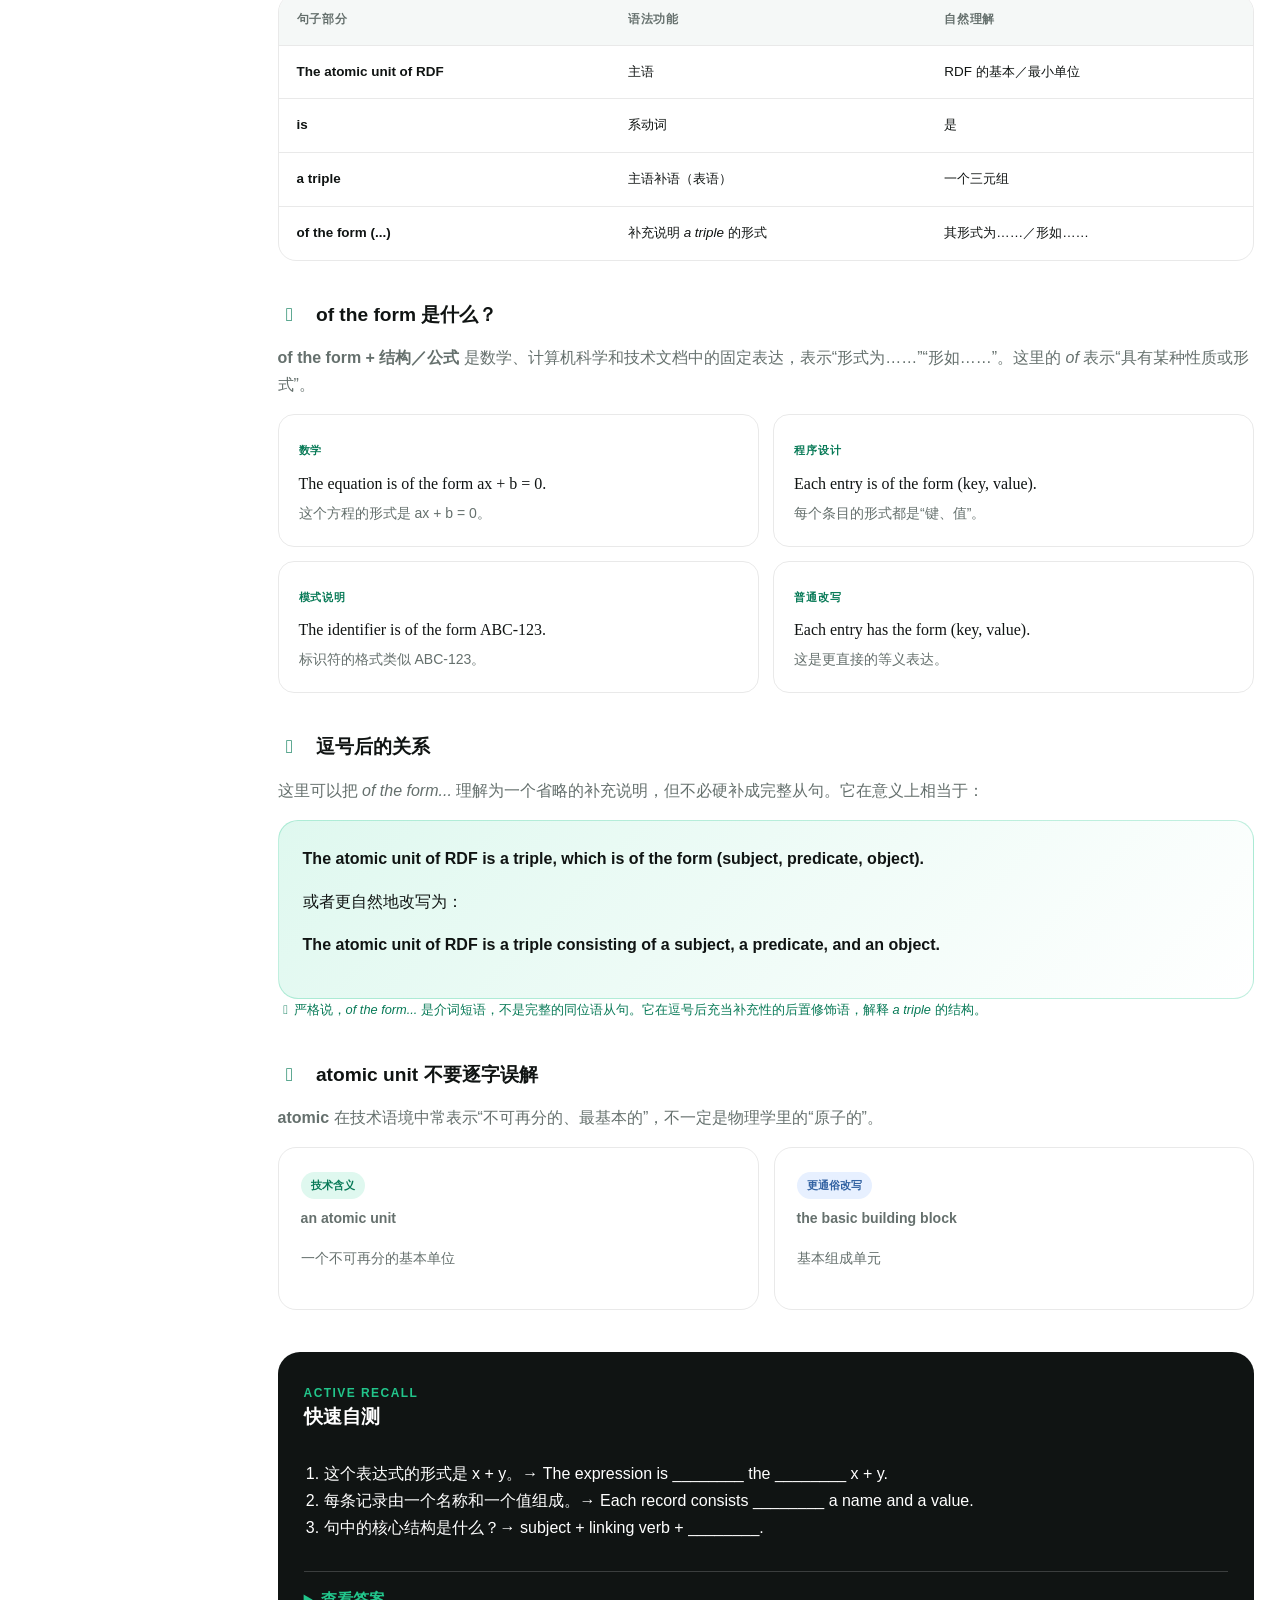
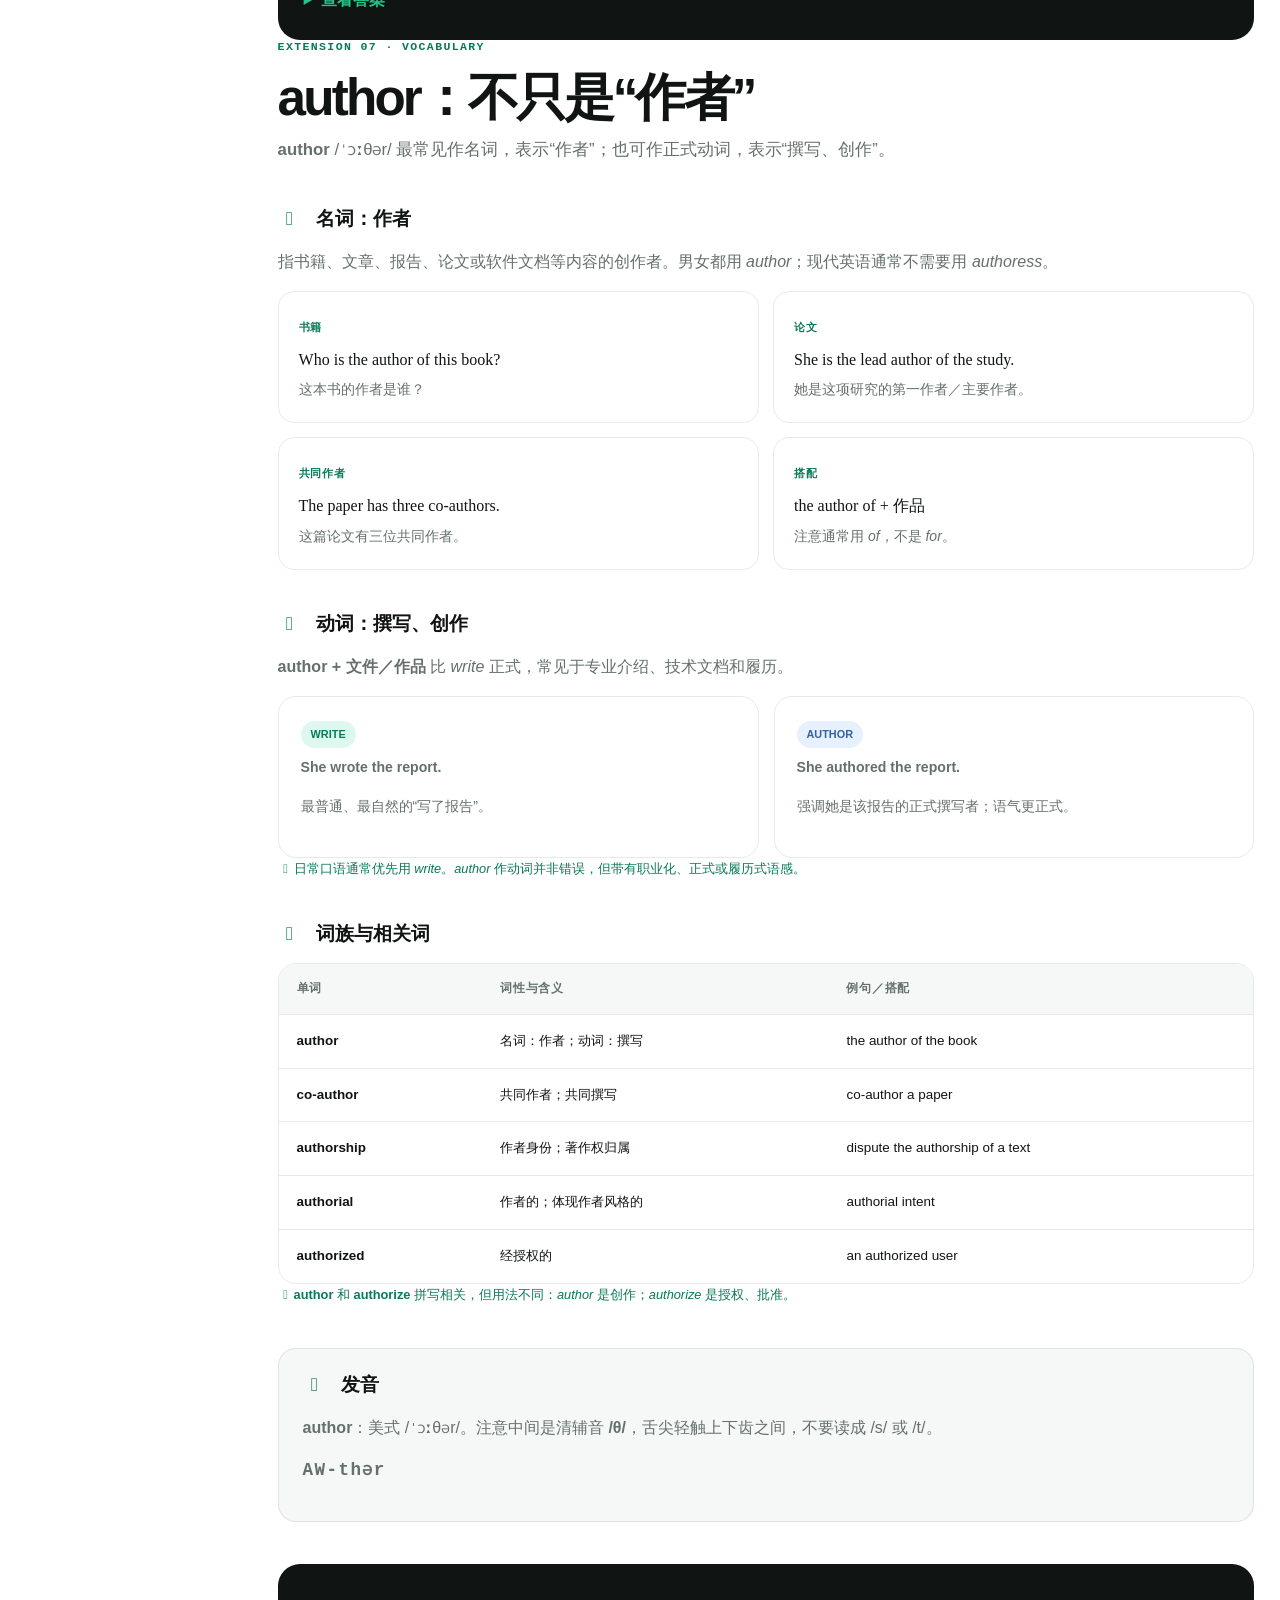
==== commit 071008e9: "add workplace expressions for pending decisions" ====
--- a/extensions/index.html
+++ b/extensions/index.html
@@ -30,7 +30,7 @@
       <span class="eyebrow"><i class="fa-solid fa-compass me-2"></i>Beyond the show</span>
       <h1>拓展学习</h1>
       <p>记录独立询问、但不直接属于《The Office》台词的词汇、词族、语法和表达。与剧集课程分开整理，方便集中复习。</p>
-      <div class="extension-stats"><span><strong>08</strong> 个主题</span><span><strong>38+</strong> 个沟通表达</span></div>
+      <div class="extension-stats"><span><strong>09</strong> 个主题</span><span><strong>44+</strong> 个沟通表达</span></div>
     </div>
   </header>
 
@@ -46,6 +46,7 @@
         <a class="toc-link" href="#of-the-form"><span>06</span><div>of the form 结构<small>同位语 · 技术英语</small></div></a>
         <a class="toc-link" href="#author"><span>07</span><div>author 的用法<small>作者 · 撰写 · 词族</small></div></a>
         <a class="toc-link" href="#project-onboarding-introduction"><span>08</span><div>项目入组自我介绍<small>经验 · 技能 · 职责</small></div></a>
+        <a class="toc-link" href="#to-be-decided"><span>09</span><div>“待定”怎么说<small>TBD · pending · tentative</small></div></a>
         <div class="sidebar-tip"><i class="fa-solid fa-bookmark"></i><p>以后独立询问的高价值英语内容会继续收录在这里。</p></div>
       </div>
     </aside>
@@ -579,6 +580,64 @@
           <details><summary>可直接填空的版本</summary><p>Hi everyone, I’m ________, and I’m a ________ from ________. I’ve worked on ________, mainly focusing on ________. My key skills are ________, ________, and ________. On this project, I’ll be responsible for ________. I’m looking forward to working with all of you.</p></details>
         </div>
       </section>
+
+      <section class="extension-topic" id="to-be-decided">
+        <div class="lesson-kicker"><span>EXTENSION 09 · WORKPLACE ENGLISH</span></div>
+        <h2>“待定”怎么说？</h2>
+        <p class="topic-lead">最常见的书面标记是 <strong>TBD</strong>，但根据“尚未决定”“等待批准”还是“已有暂定方案”，职场英语会使用不同表达。</p>
+
+        <div class="note-section">
+          <h3><i class="fa-solid fa-star"></i> 最常用：TBD</h3>
+          <p><strong>TBD = to be determined / to be decided</strong>，表示某项信息以后再确定。常用于计划、表格、议程和项目文档。</p>
+          <div class="imitation-grid">
+            <div><span>日期待定</span><p>The launch date is TBD.</p><small>发布日期待定。</small></div>
+            <div><span>负责人待定</span><p>Owner: TBD</p><small>负责人：待定。</small></div>
+            <div><span>地点待定</span><p>The venue is yet to be decided.</p><small>地点尚未决定。</small></div>
+            <div><span>完整表达</span><p>The implementation approach is still to be determined.</p><small>实施方案仍有待确定。</small></div>
+          </div>
+          <div class="usage-note"><i class="fa-solid fa-circle-info"></i><strong>TBD</strong> 适合简短书面标记。开会口头表达时，<em>We haven’t decided yet</em> 通常更自然。</div>
+        </div>
+
+        <div class="note-section">
+          <h3><i class="fa-solid fa-scale-balanced"></i> 按实际状态选择</h3>
+          <div class="communication-table-wrap"><table class="communication-table">
+            <thead><tr><th>表达</th><th>准确含义</th><th>例句</th></tr></thead>
+            <tbody>
+              <tr><td><strong>TBD</strong></td><td>尚未决定，以后确定</td><td>The timeline is TBD.</td></tr>
+              <tr><td><strong>not yet decided</strong></td><td>还没有作出决定，口语直接自然</td><td>The owner hasn’t been decided yet.</td></tr>
+              <tr><td><strong>pending</strong></td><td>等待某个结果、批准或确认</td><td>The plan is pending final approval.</td></tr>
+              <tr><td><strong>tentative</strong></td><td>已有暂定方案，但可能改变</td><td>The tentative launch date is May 10.</td></tr>
+              <tr><td><strong>to be confirmed / TBC</strong></td><td>大体已有安排，仍需确认</td><td>The venue is to be confirmed.</td></tr>
+              <tr><td><strong>up in the air</strong></td><td>悬而未决、不确定；较口语</td><td>The schedule is still up in the air.</td></tr>
+            </tbody>
+          </table></div>
+        </div>
+
+        <div class="note-section">
+          <h3><i class="fa-solid fa-arrows-left-right"></i> TBD、TBC 和 tentative</h3>
+          <div class="compare-grid">
+            <div class="compare-card"><span class="compare-label green">TBD</span><p><strong>还没决定是什么</strong></p><p>The owner is TBD.<br>目前还没有选定负责人。</p></div>
+            <div class="compare-card"><span class="compare-label blue">TBC</span><p><strong>已有候选安排，但还要确认</strong></p><p>The meeting room is TBC.<br>会议室安排仍需确认。</p></div>
+            <div class="compare-card"><span class="compare-label amber">TENTATIVE</span><p><strong>暂定如此，但可能调整</strong></p><p>The tentative deadline is Friday.<br>暂定截止日期为周五。</p></div>
+          </div>
+        </div>
+
+        <div class="note-section">
+          <h3><i class="fa-solid fa-comments"></i> 会议中的自然说法</h3>
+          <div class="communication-category-grid">
+            <article><span>尚未决定</span><h4>We haven’t decided yet.</h4><p>最普通、最自然。</p><small>We haven’t decided on the rollout date yet.</small></article>
+            <article><span>还在讨论</span><h4>It’s still under discussion.</h4><p>表示团队正在讨论，而非完全没有进展。</p><small>The ownership model is still under discussion.</small></article>
+            <article><span>等待确认</span><h4>We’re waiting for confirmation.</h4><p>明确说明当前阻塞点。</p><small>We’re waiting for confirmation from the client.</small></article>
+            <article><span>之后更新</span><h4>We’ll confirm it later.</h4><p>承诺后续补充确定信息。</p><small>We’ll confirm the exact date after the planning session.</small></article>
+          </div>
+        </div>
+
+        <div class="practice-card">
+          <div><span class="eyebrow">Active recall</span><h3>选择准确表达</h3></div>
+          <ol><li>完全还没选负责人：Owner: ________.</li><li>日期暂定为 5 月 10 日：The ________ date is May 10.</li><li>等待管理层批准：The proposal is ________ management approval.</li><li>会议室已安排但尚需确认：Meeting room: ________.</li></ol>
+          <details><summary>查看答案</summary><p>1. TBD　2. tentative　3. pending　4. TBC</p></details>
+        </div>
+      </section>
     </div>
   </main>
 
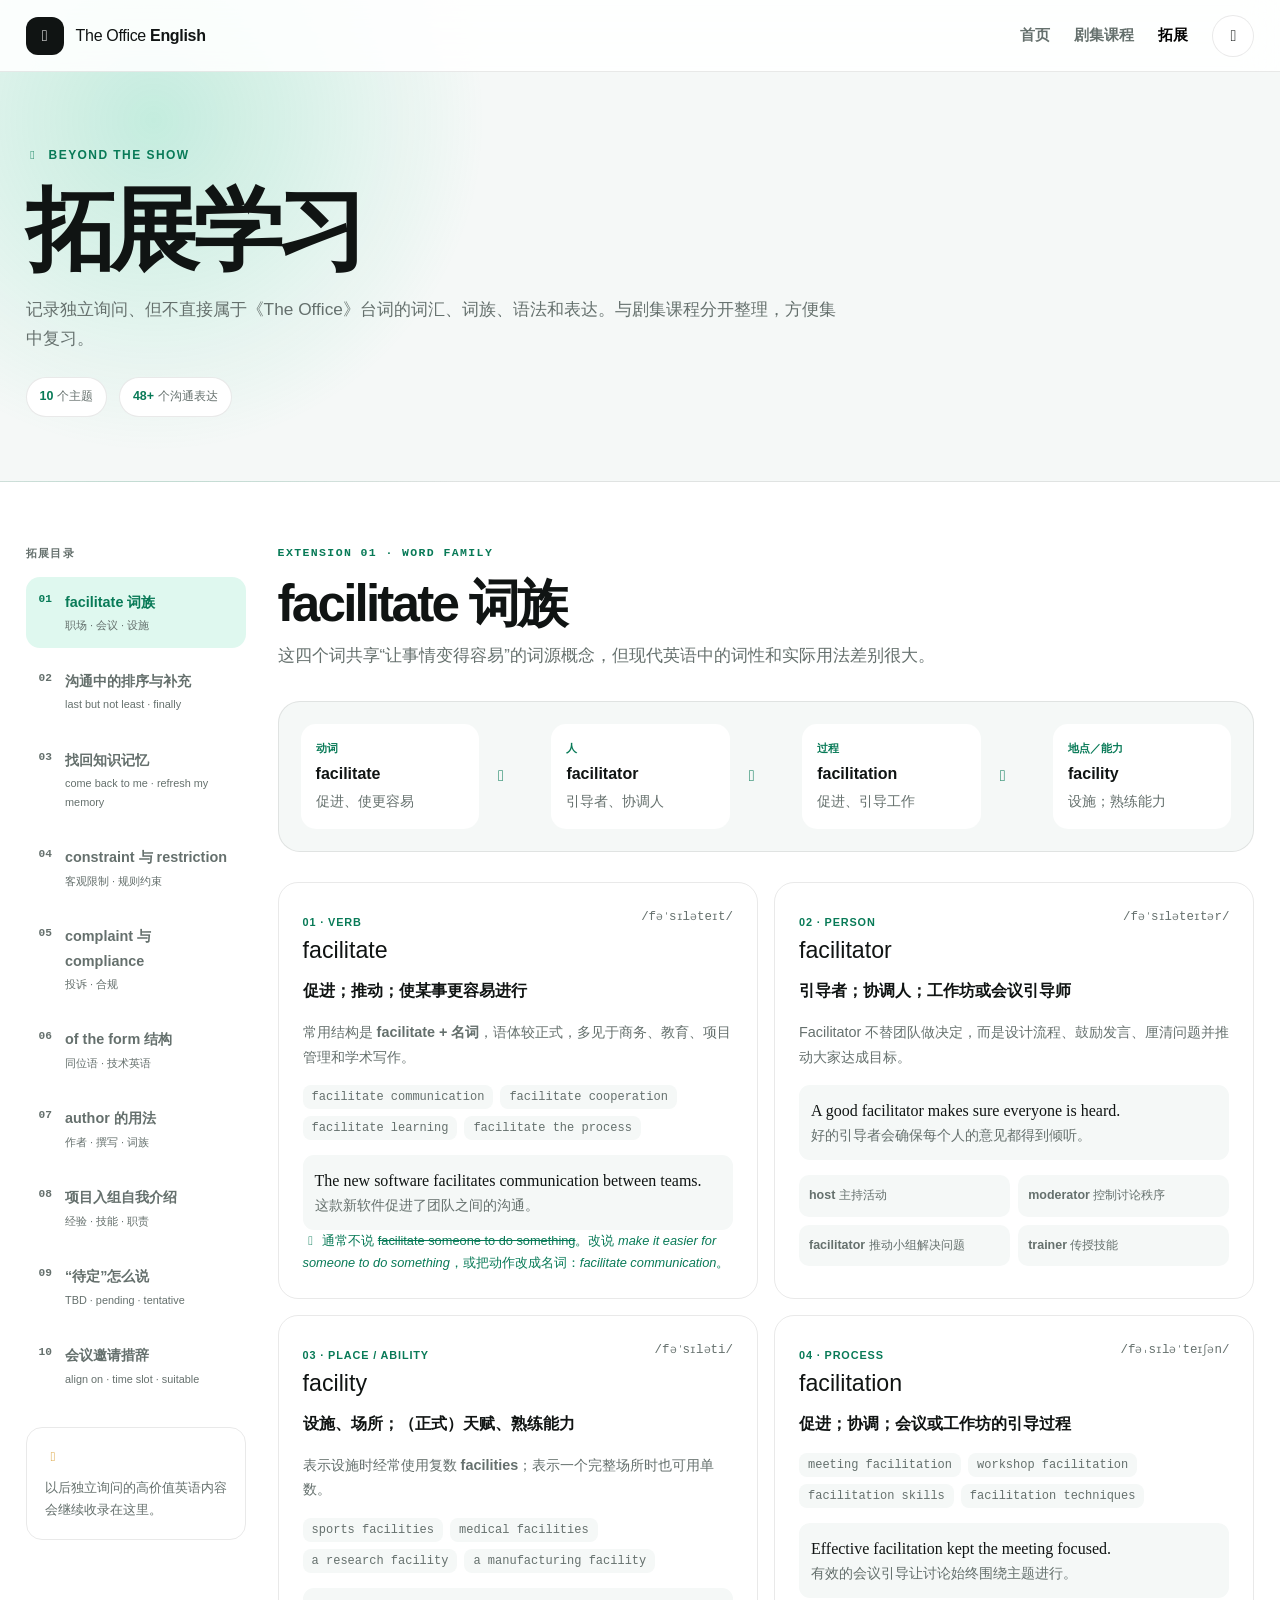
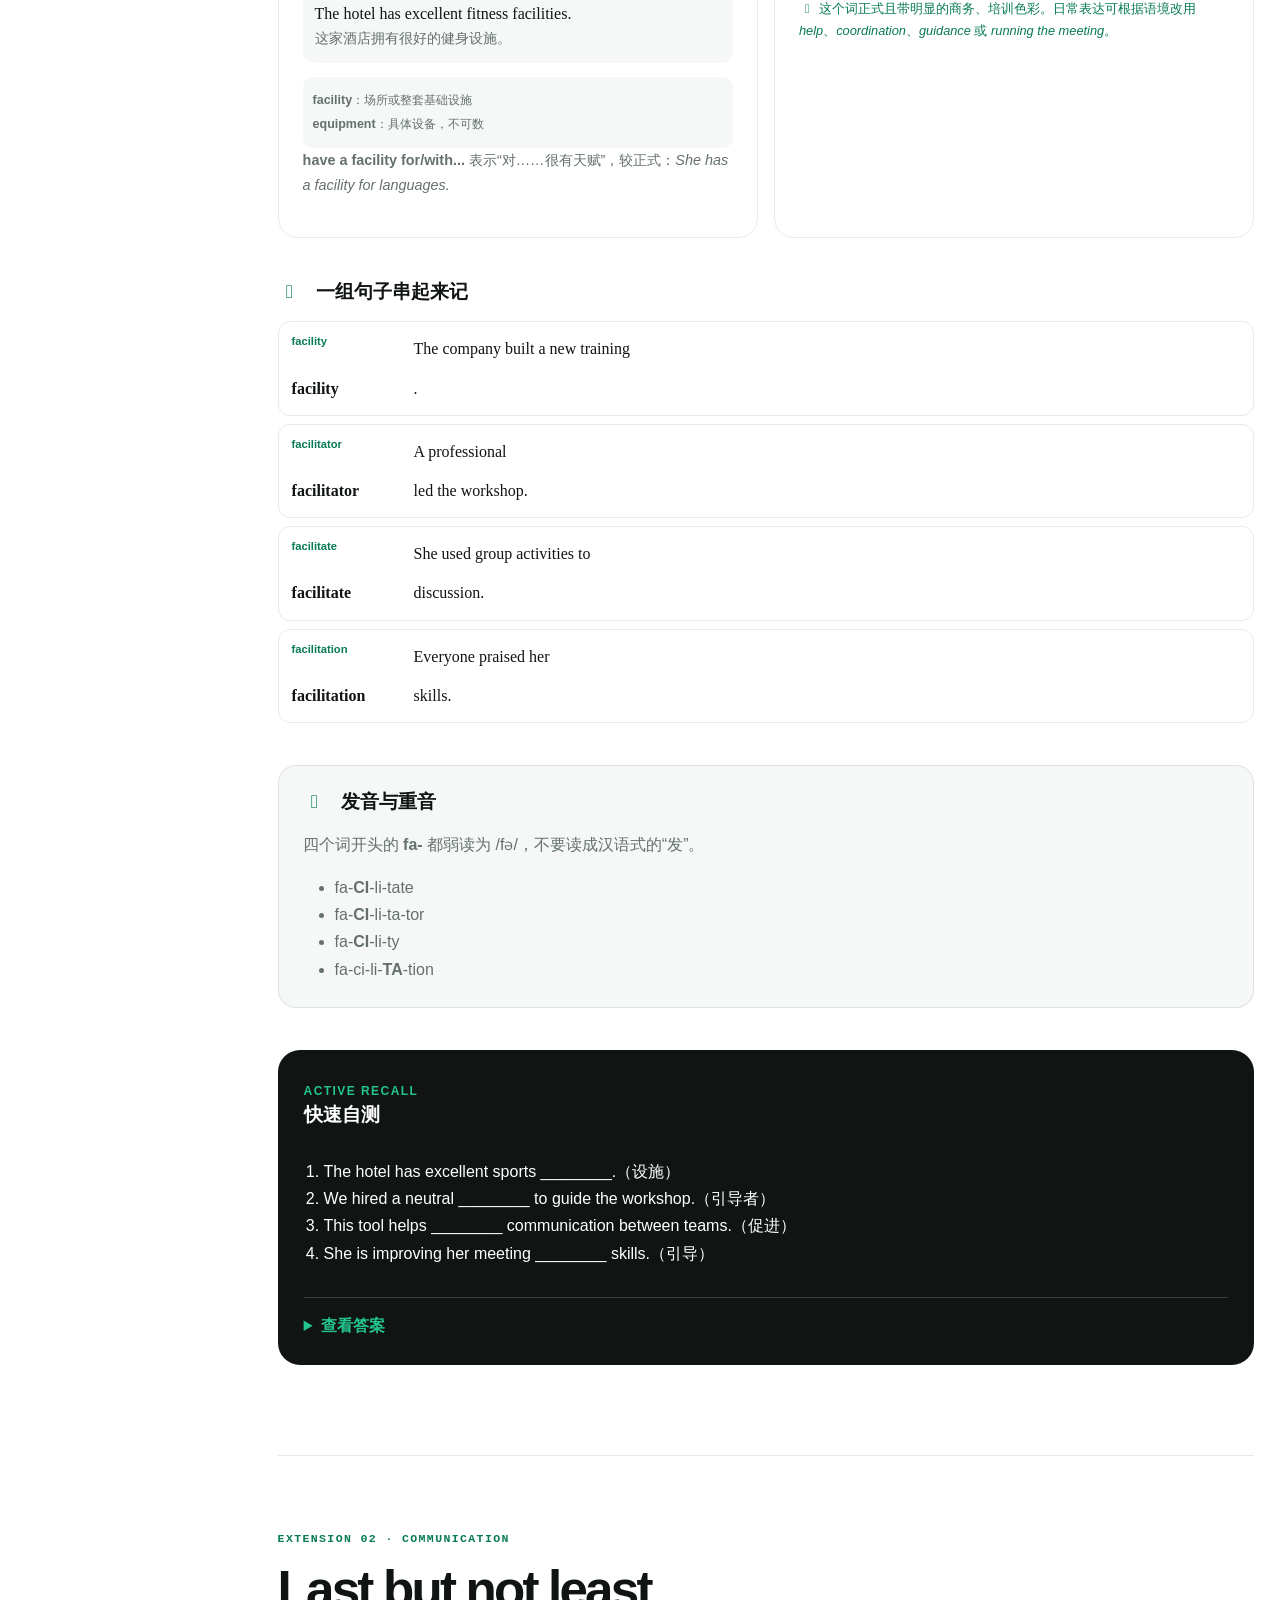
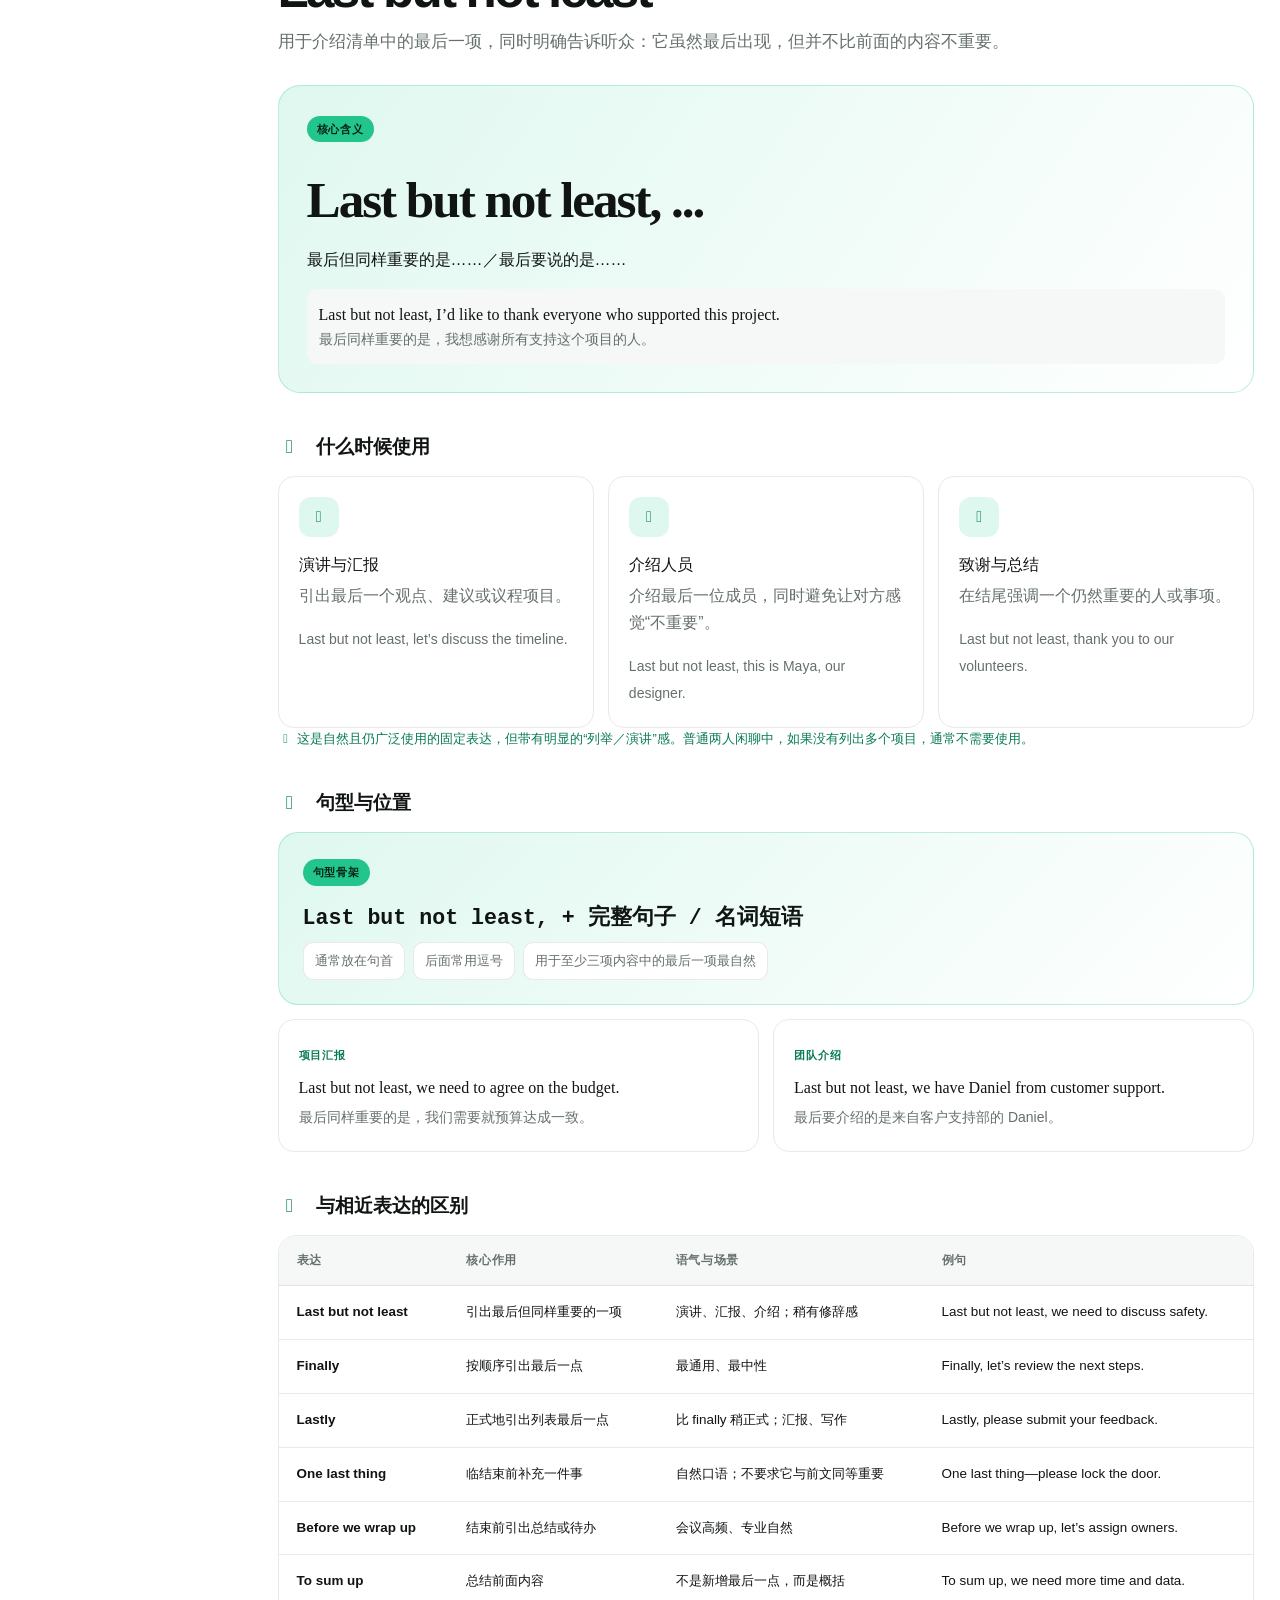
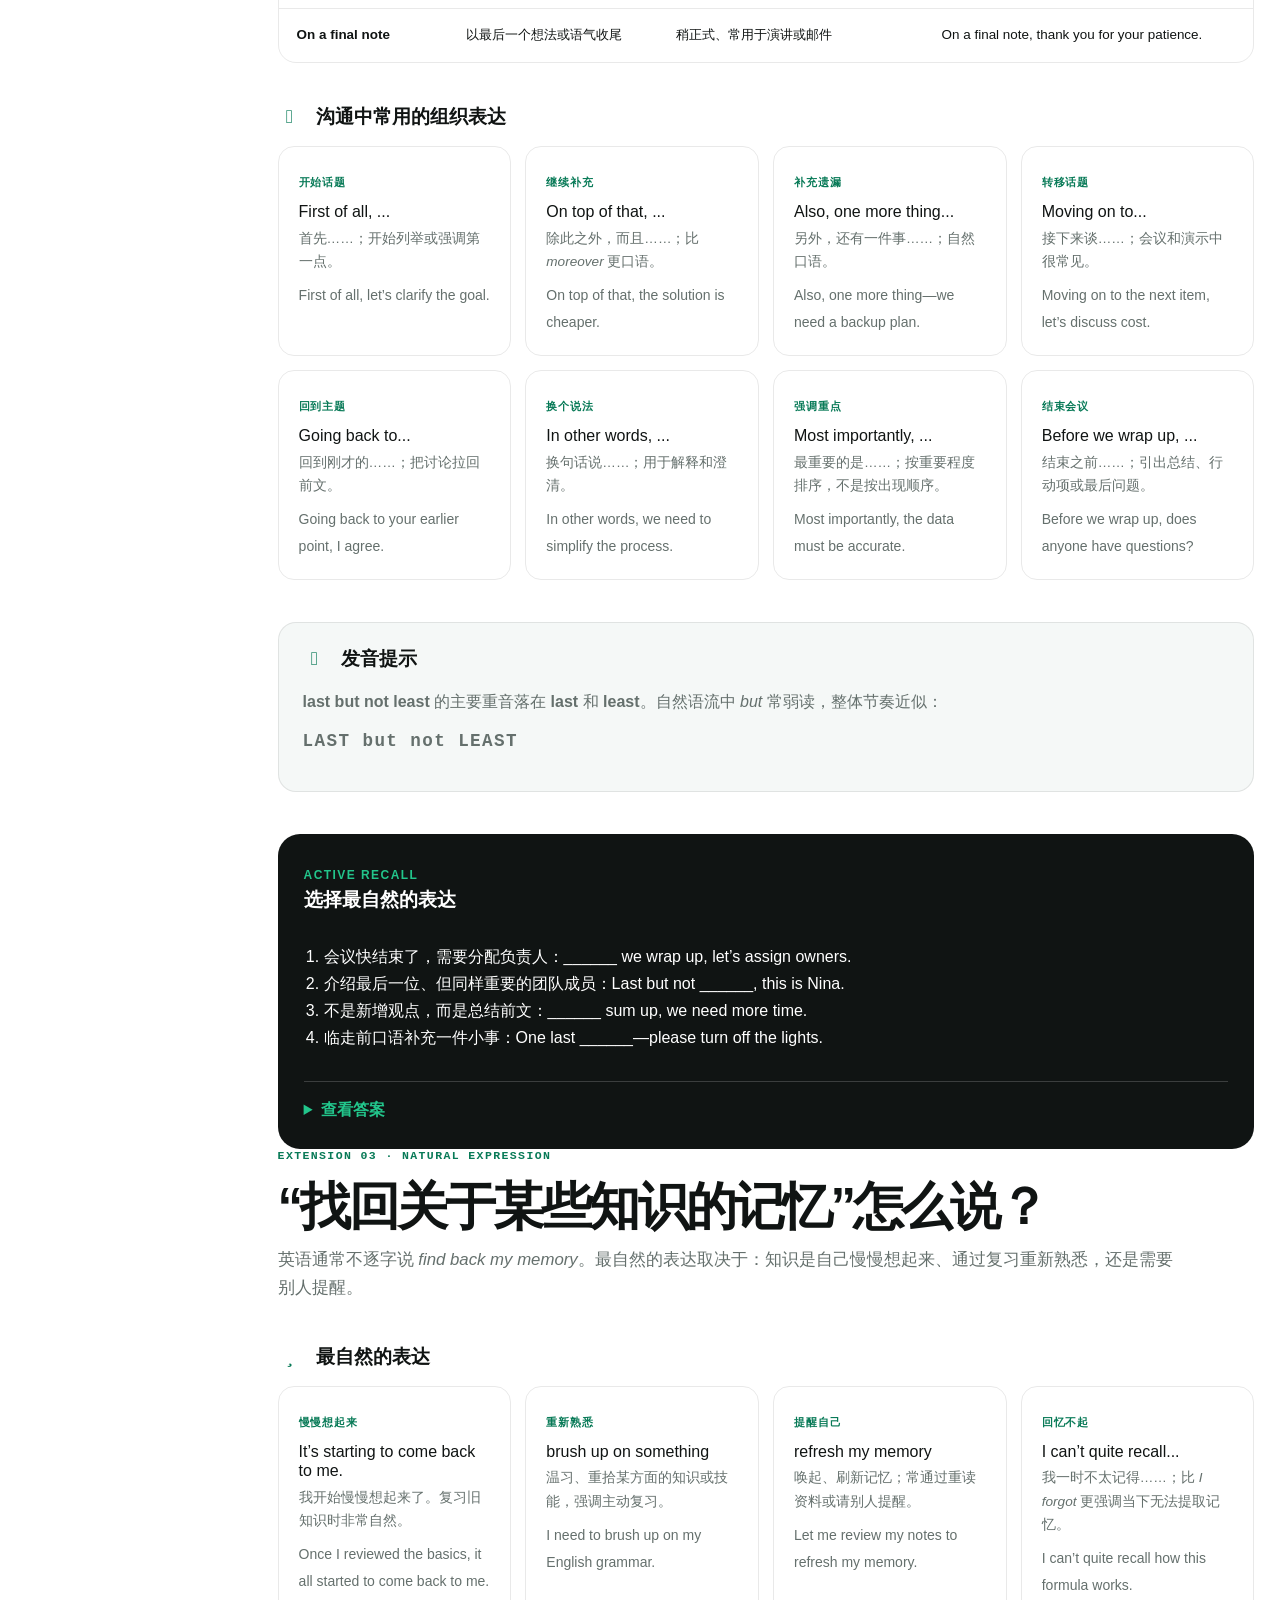
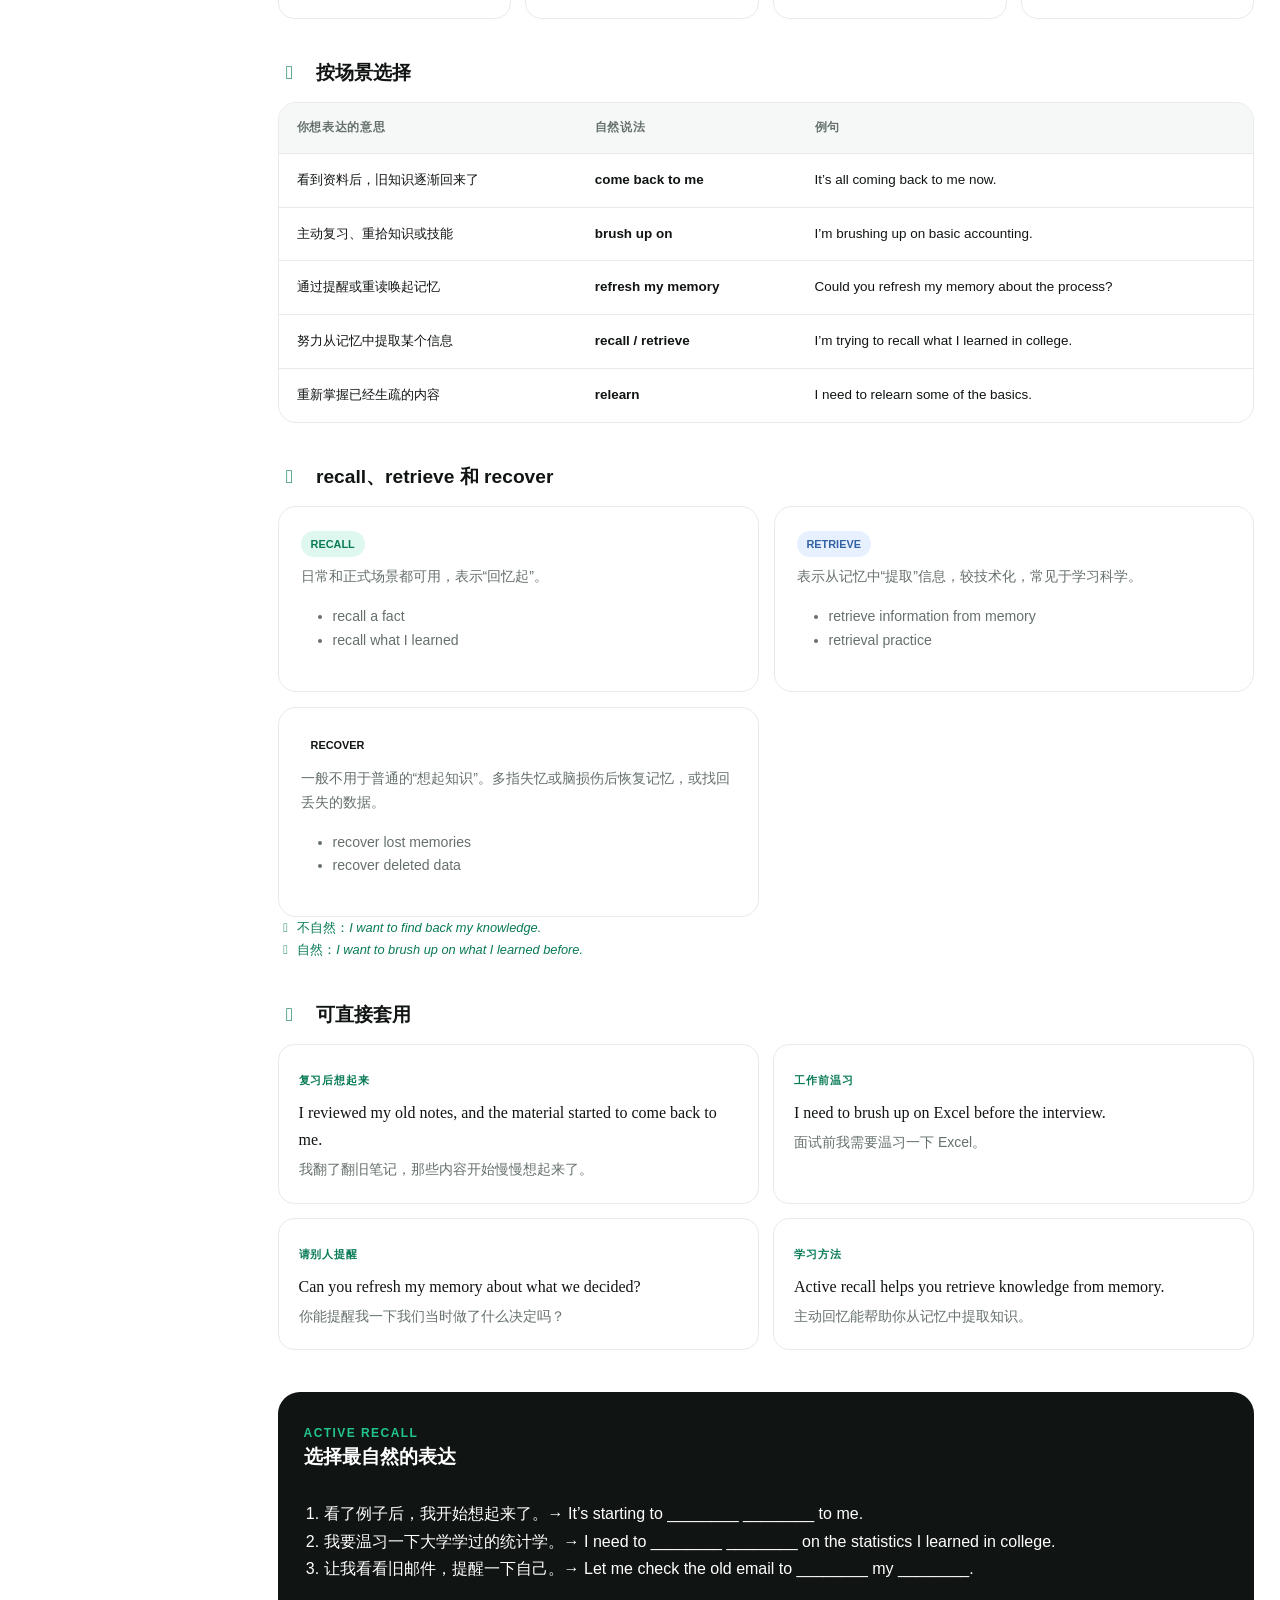
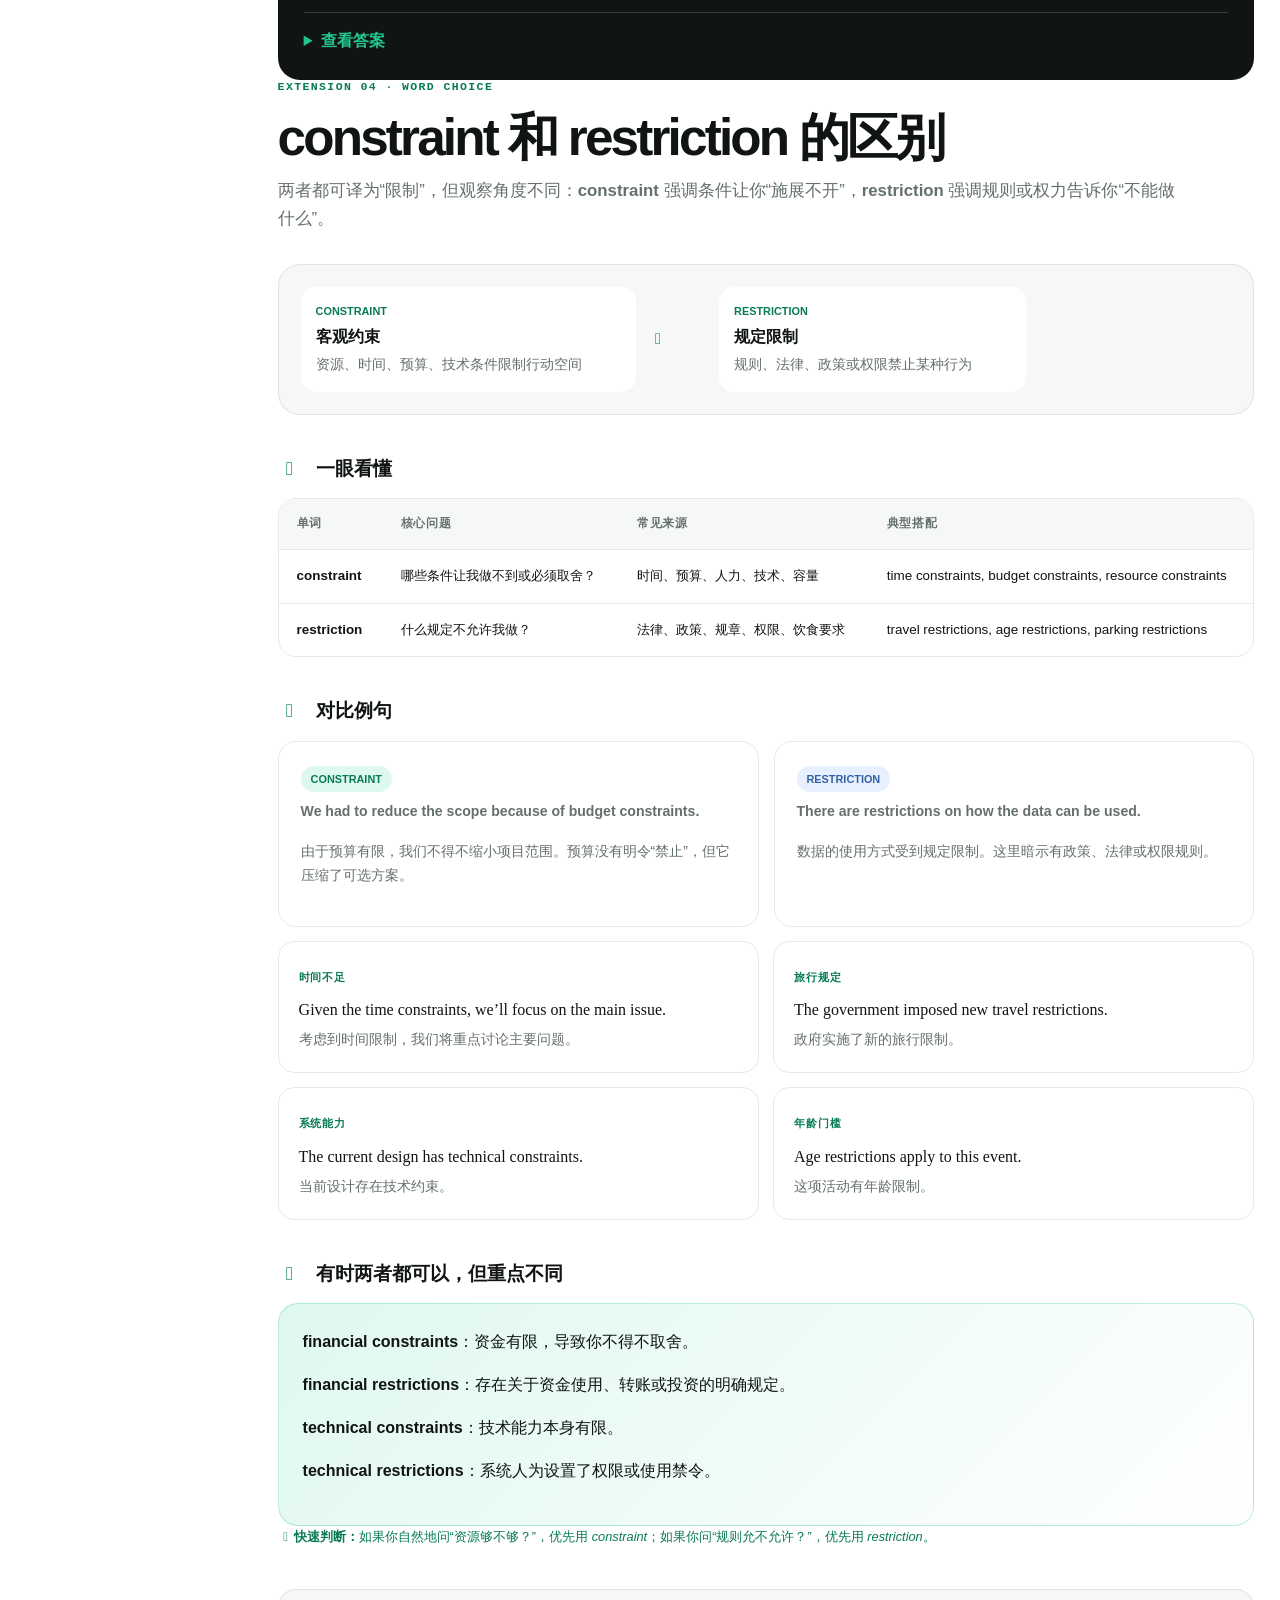
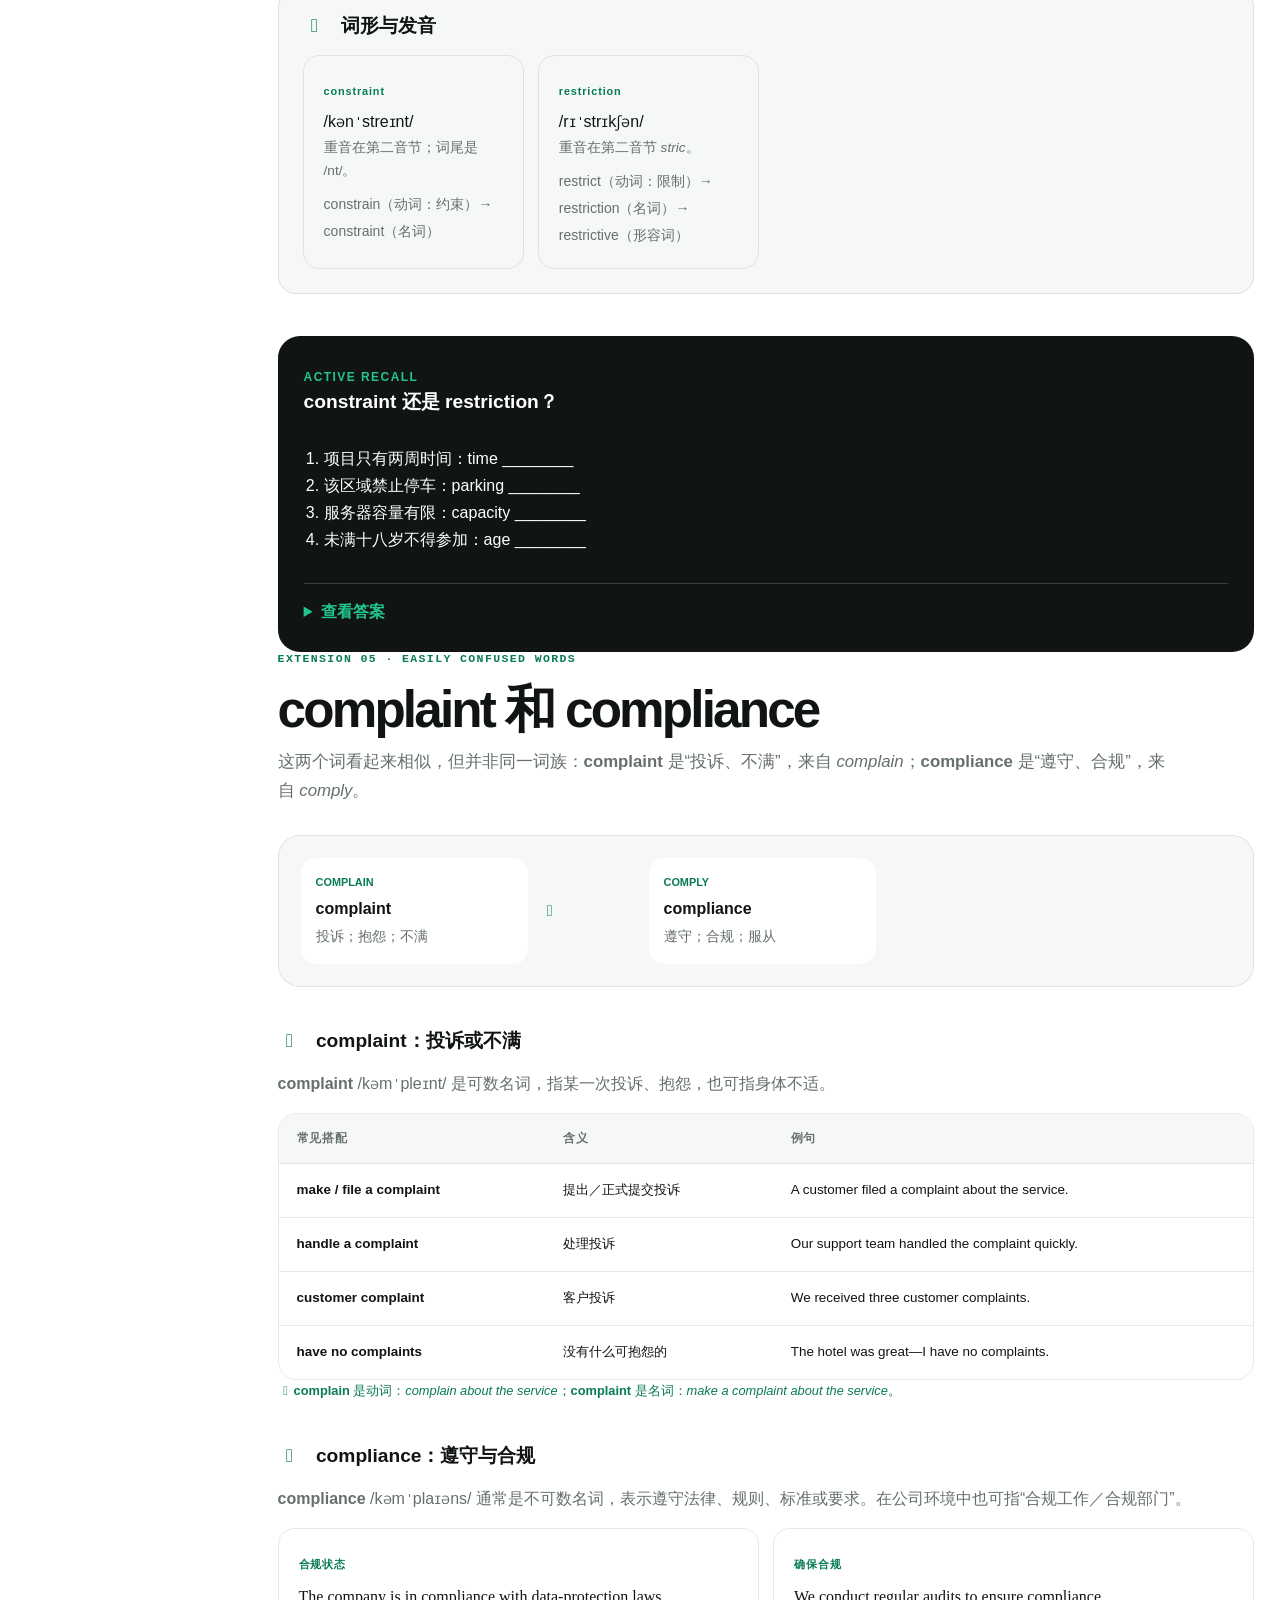
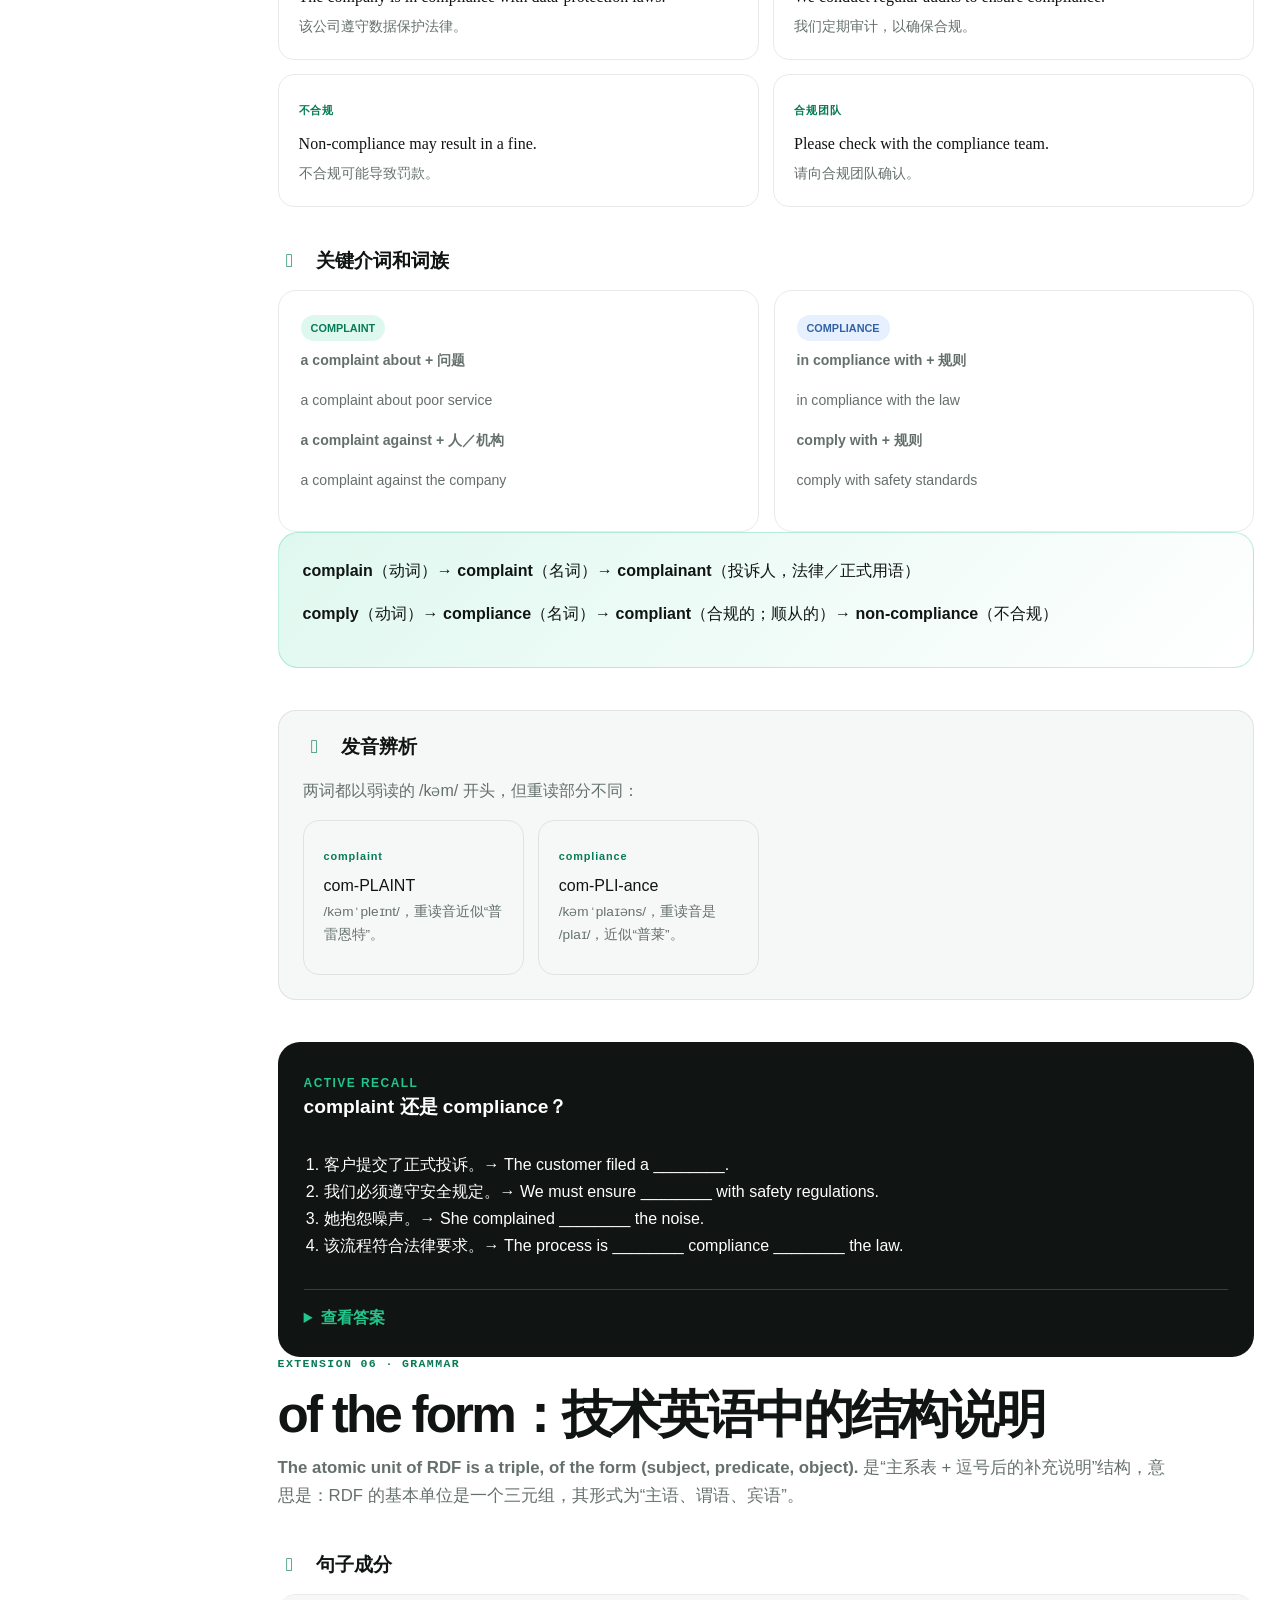
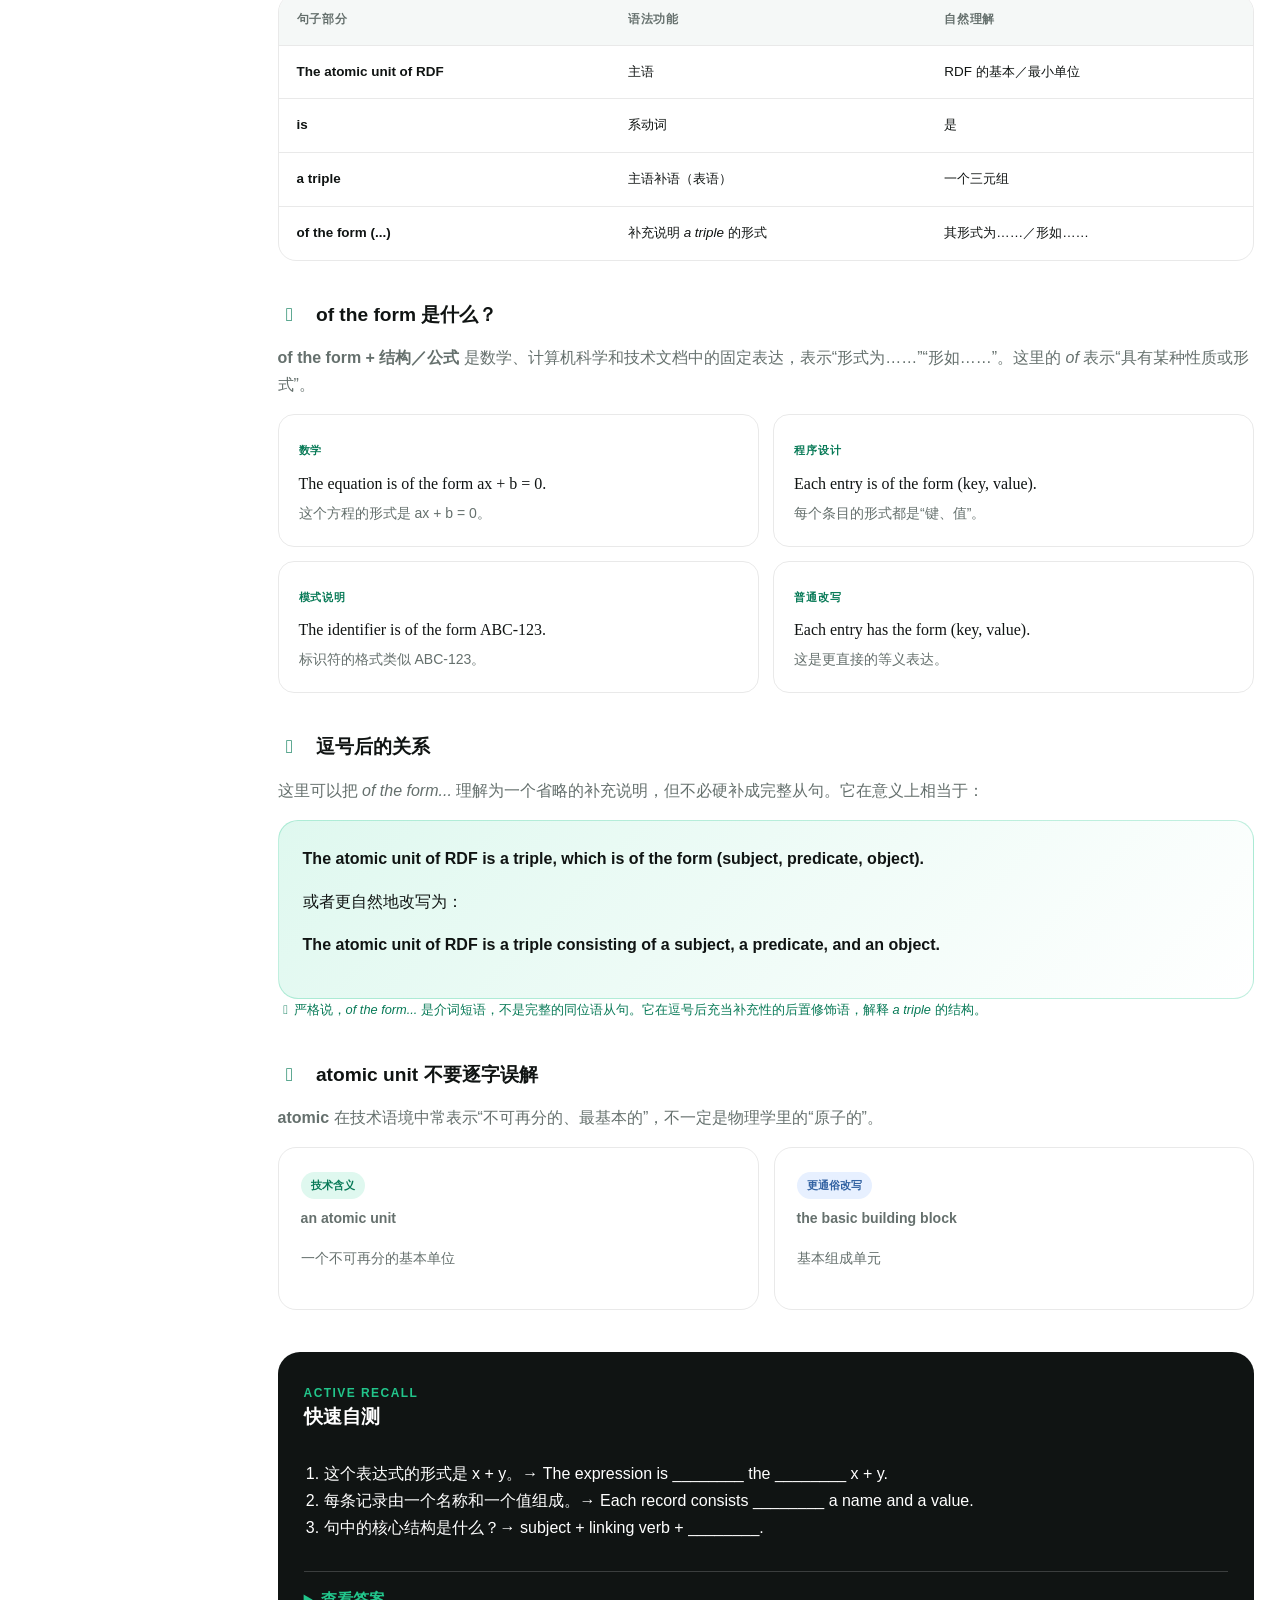
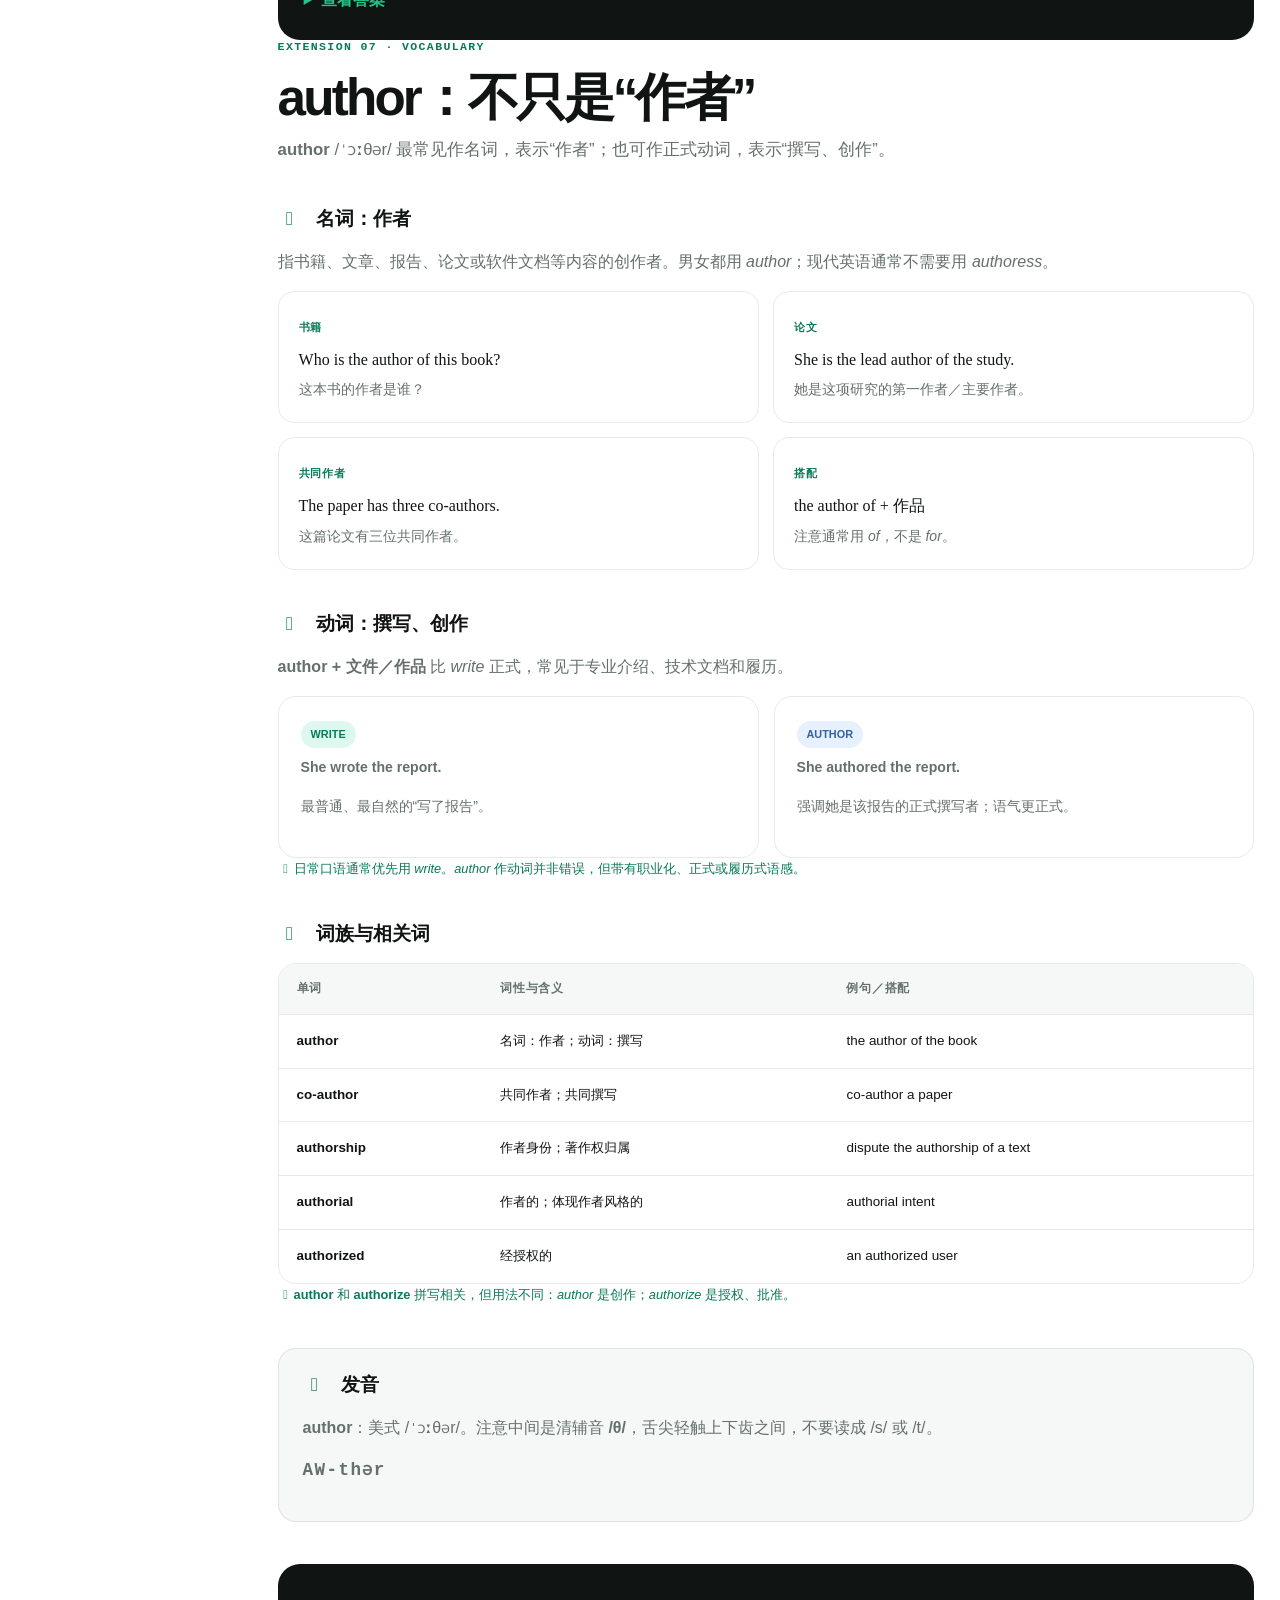
==== commit 28e188e3: "add meeting invitation email correction" ====
--- a/extensions/index.html
+++ b/extensions/index.html
@@ -30,7 +30,7 @@
       <span class="eyebrow"><i class="fa-solid fa-compass me-2"></i>Beyond the show</span>
       <h1>拓展学习</h1>
       <p>记录独立询问、但不直接属于《The Office》台词的词汇、词族、语法和表达。与剧集课程分开整理，方便集中复习。</p>
-      <div class="extension-stats"><span><strong>09</strong> 个主题</span><span><strong>44+</strong> 个沟通表达</span></div>
+      <div class="extension-stats"><span><strong>10</strong> 个主题</span><span><strong>48+</strong> 个沟通表达</span></div>
     </div>
   </header>
 
@@ -47,6 +47,7 @@
         <a class="toc-link" href="#author"><span>07</span><div>author 的用法<small>作者 · 撰写 · 词族</small></div></a>
         <a class="toc-link" href="#project-onboarding-introduction"><span>08</span><div>项目入组自我介绍<small>经验 · 技能 · 职责</small></div></a>
         <a class="toc-link" href="#to-be-decided"><span>09</span><div>“待定”怎么说<small>TBD · pending · tentative</small></div></a>
+        <a class="toc-link" href="#meeting-invitation-wording"><span>10</span><div>会议邀请措辞<small>align on · time slot · suitable</small></div></a>
         <div class="sidebar-tip"><i class="fa-solid fa-bookmark"></i><p>以后独立询问的高价值英语内容会继续收录在这里。</p></div>
       </div>
     </aside>
@@ -638,6 +639,61 @@
           <details><summary>查看答案</summary><p>1. TBD　2. tentative　3. pending　4. TBC</p></details>
         </div>
       </section>
+
+      <section class="extension-topic" id="meeting-invitation-wording">
+        <div class="lesson-kicker"><span>EXTENSION 10 · EMAIL CORRECTION</span></div>
+        <h2>会议邀请：讨论 ontology 调研</h2>
+        <p class="topic-lead">原邮件意思清楚，但有一个拼写错误，并且几处搭配可以改得更自然、更专业。</p>
+
+        <div class="note-section">
+          <h3><i class="fa-solid fa-pen-to-square"></i> 推荐版本</h3>
+          <div class="pattern-card">
+            <p><strong>I’d like to have a short meeting to align on the ontology investigation.</strong></p>
+            <p><strong>Please feel free to suggest another time if this time slot doesn’t work for you.</strong></p>
+          </div>
+          <p>如果双方已经知道这场会的背景，也可以更简洁：</p>
+          <div class="callout"><i class="fa-solid fa-envelope"></i><div><strong>简洁自然版</strong><p>Let’s have a quick sync on the ontology investigation.<br>Please feel free to suggest another time if this slot doesn’t work for you.</p></div></div>
+        </div>
+
+        <div class="note-section">
+          <h3><i class="fa-solid fa-magnifying-glass"></i> 原句的问题</h3>
+          <div class="communication-table-wrap"><table class="communication-table">
+            <thead><tr><th>原表达</th><th>问题</th><th>建议</th></tr></thead>
+            <tbody>
+              <tr><td><strong>Fell free</strong></td><td>拼写错误；<em>fell</em> 是 <em>fall</em> 的过去式</td><td><strong>Feel free</strong></td></tr>
+              <tr><td><strong>an alignment</strong></td><td>可理解，但这里较像德式／企业术语</td><td><strong>a short meeting to align</strong> 或 <strong>a quick sync</strong></td></tr>
+              <tr><td><strong>investigation topic about ontology</strong></td><td>名词堆叠，关系不够清楚</td><td><strong>the ontology investigation</strong> 或 <strong>our investigation into ontology</strong></td></tr>
+              <tr><td><strong>if it is not suitable</strong></td><td><em>it</em> 指代略模糊；日程沟通略生硬</td><td><strong>if this time slot doesn’t work for you</strong></td></tr>
+              <tr><td><strong>suggest a new time slot</strong></td><td>没有错，但 <em>another time</em> 更简洁自然</td><td><strong>suggest another time</strong></td></tr>
+            </tbody>
+          </table></div>
+        </div>
+
+        <div class="note-section">
+          <h3><i class="fa-solid fa-arrows-left-right"></i> align on、align with 和 sync</h3>
+          <div class="compare-grid">
+            <div class="compare-card"><span class="compare-label green">ALIGN ON</span><p><strong>align on + 议题／决定</strong></p><p>就某件事统一认识或达成一致。</p><p>We need to align on the scope.</p></div>
+            <div class="compare-card"><span class="compare-label blue">ALIGN WITH</span><p><strong>align with + 人／目标／标准</strong></p><p>与某人或某项目标保持一致。</p><p>The proposal aligns with our strategy.</p></div>
+            <div class="compare-card"><span class="compare-label amber">QUICK SYNC</span><p><strong>have a quick sync on...</strong></p><p>进行一次简短同步；自然但稍偏企业口语。</p><p>Let’s have a quick sync on the next steps.</p></div>
+          </div>
+        </div>
+
+        <div class="note-section">
+          <h3><i class="fa-solid fa-calendar-check"></i> 邀请改期的常用表达</h3>
+          <div class="imitation-grid">
+            <div><span>自然标准</span><p>Please let me know if this time works for you.</p><small>请告诉我这个时间是否方便。</small></div>
+            <div><span>允许改期</span><p>Feel free to suggest another time if needed.</p><small>如有需要，请随时建议其他时间。</small></div>
+            <div><span>更礼貌</span><p>If this time isn’t convenient, please suggest an alternative.</p><small>如果这个时间不方便，请建议其他时间。</small></div>
+            <div><span>多人会议</span><p>Please let me know if the proposed time doesn’t work for you.</p><small>如果建议的时间不合适，请告诉我。</small></div>
+          </div>
+        </div>
+
+        <div class="practice-card">
+          <div><span class="eyebrow">Active recall</span><h3>快速修正</h3></div>
+          <ol><li>随时提出其他时间。→ ________ free to suggest another time.</li><li>我们需要就范围达成一致。→ We need to align ________ the scope.</li><li>如果这个时段不方便。→ If this time slot doesn’t ________ for you.</li></ol>
+          <details><summary>查看答案</summary><p>1. Feel　2. on　3. work</p></details>
+        </div>
+      </section>
     </div>
   </main>
 
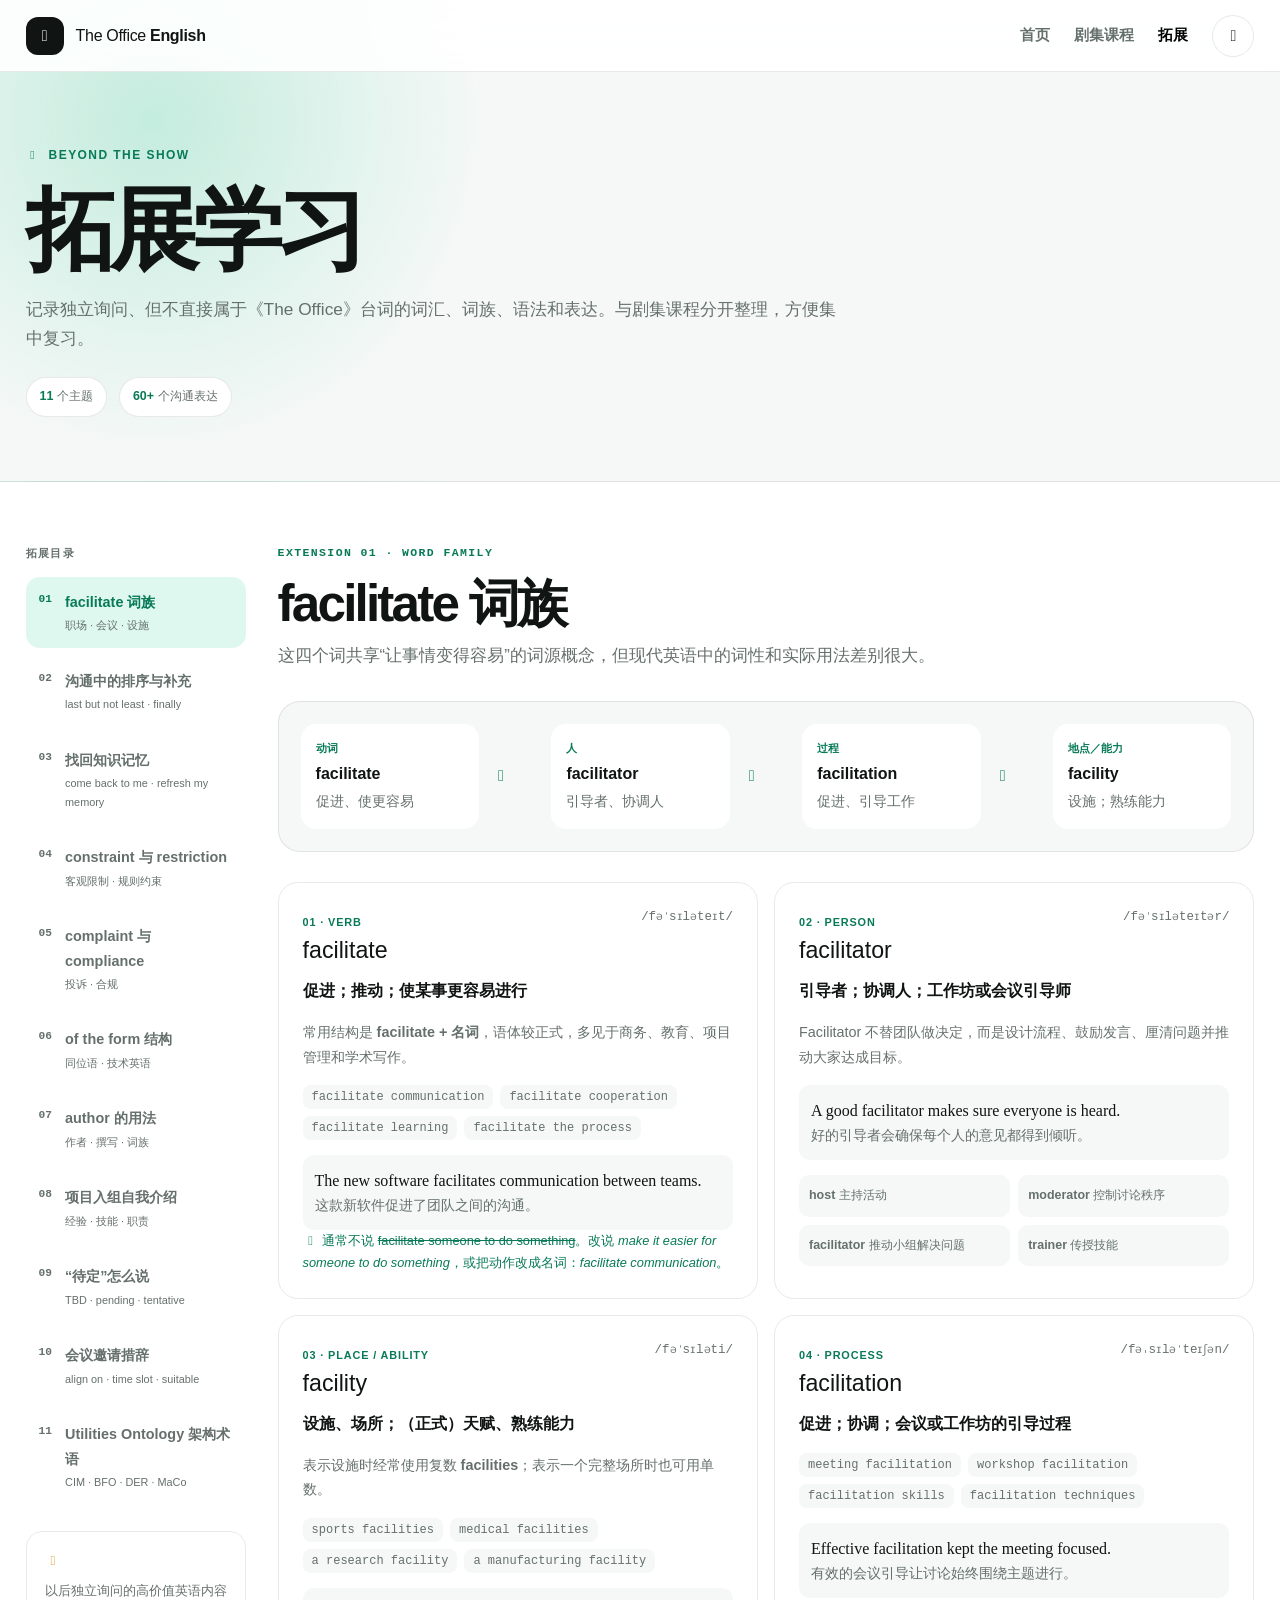
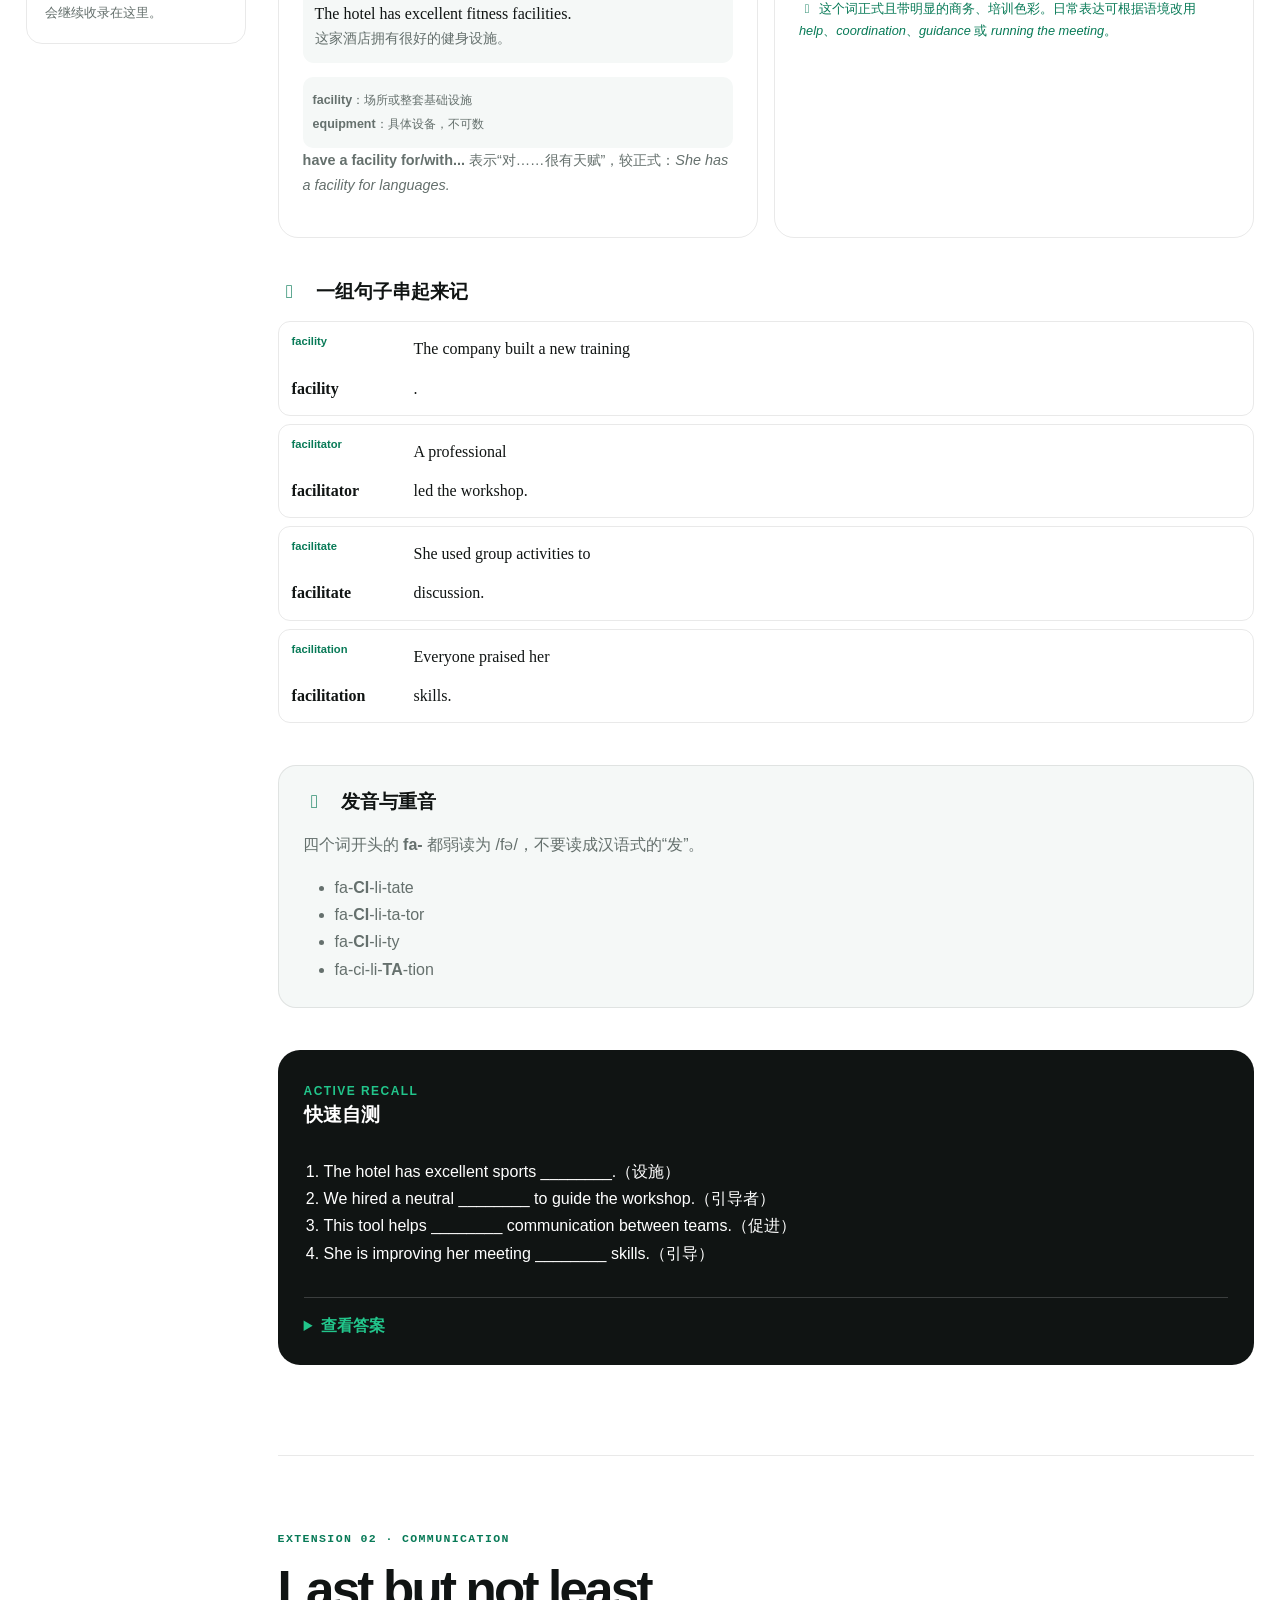
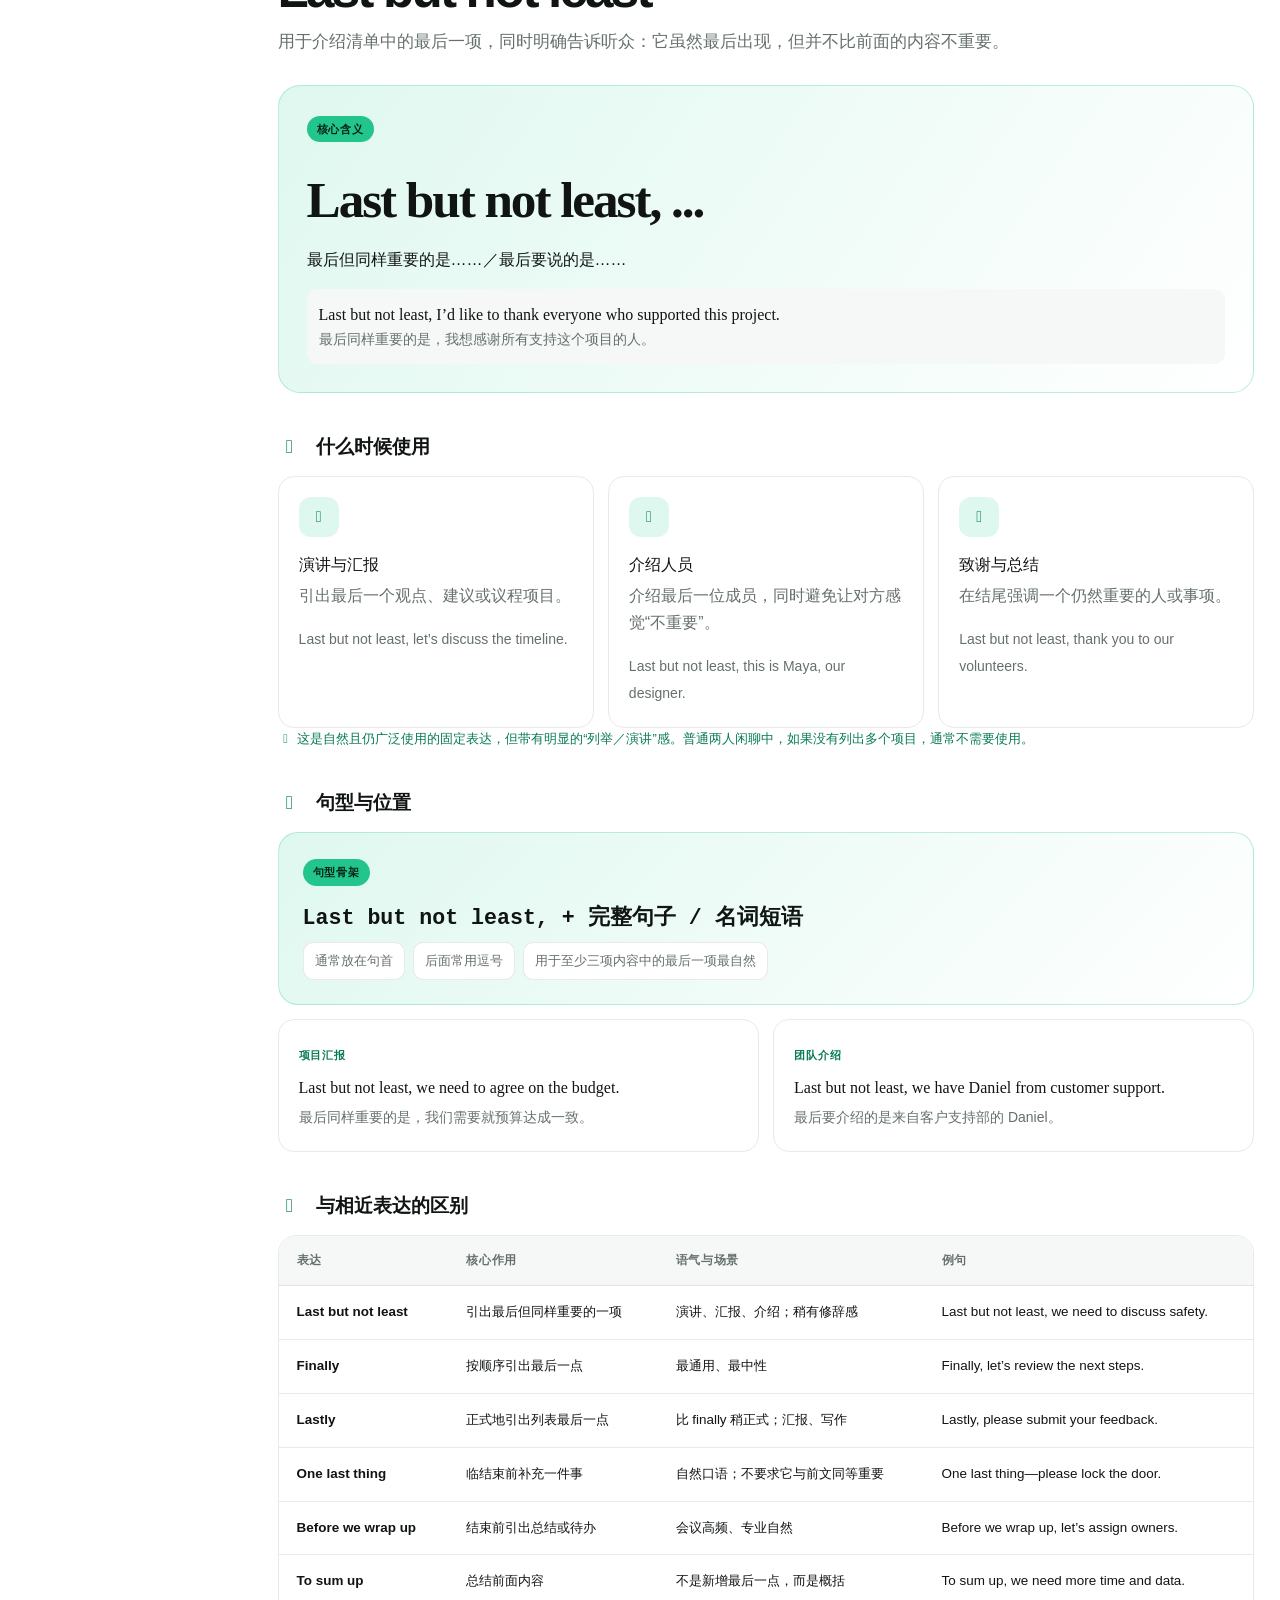
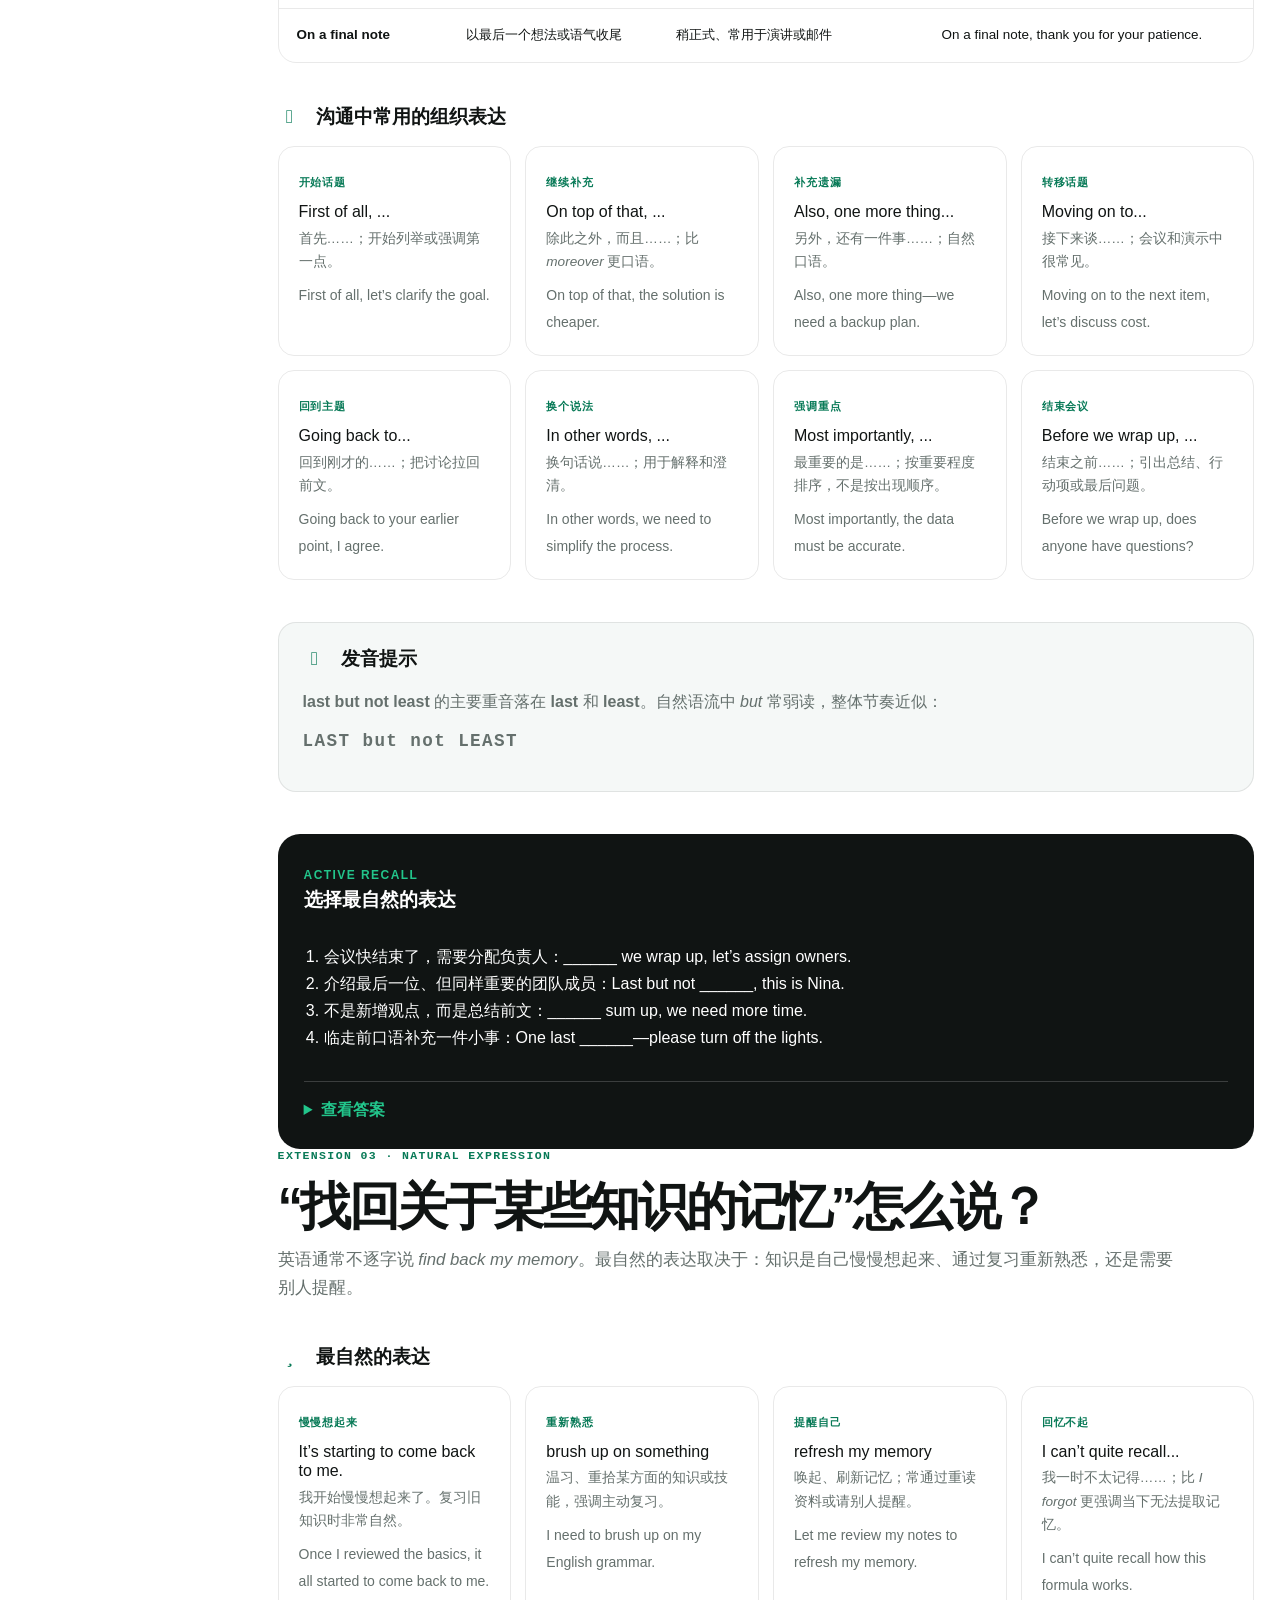
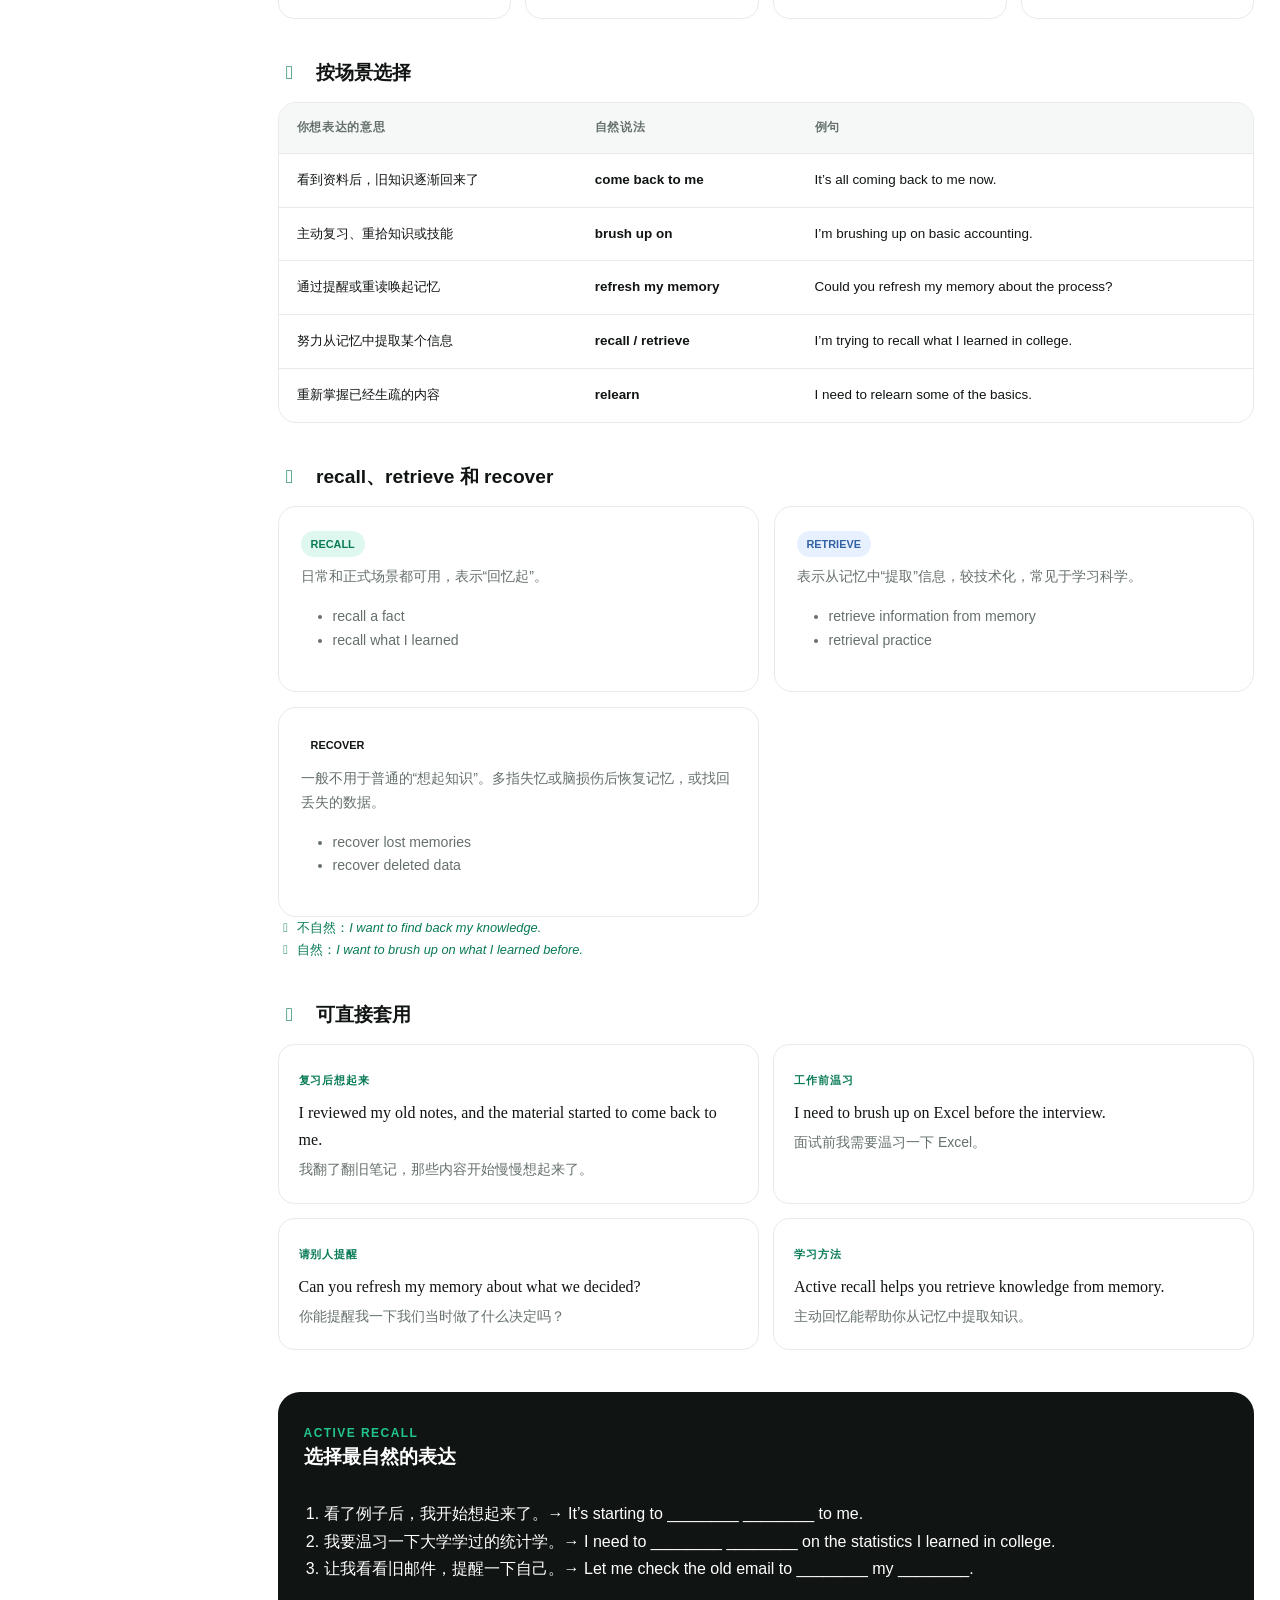
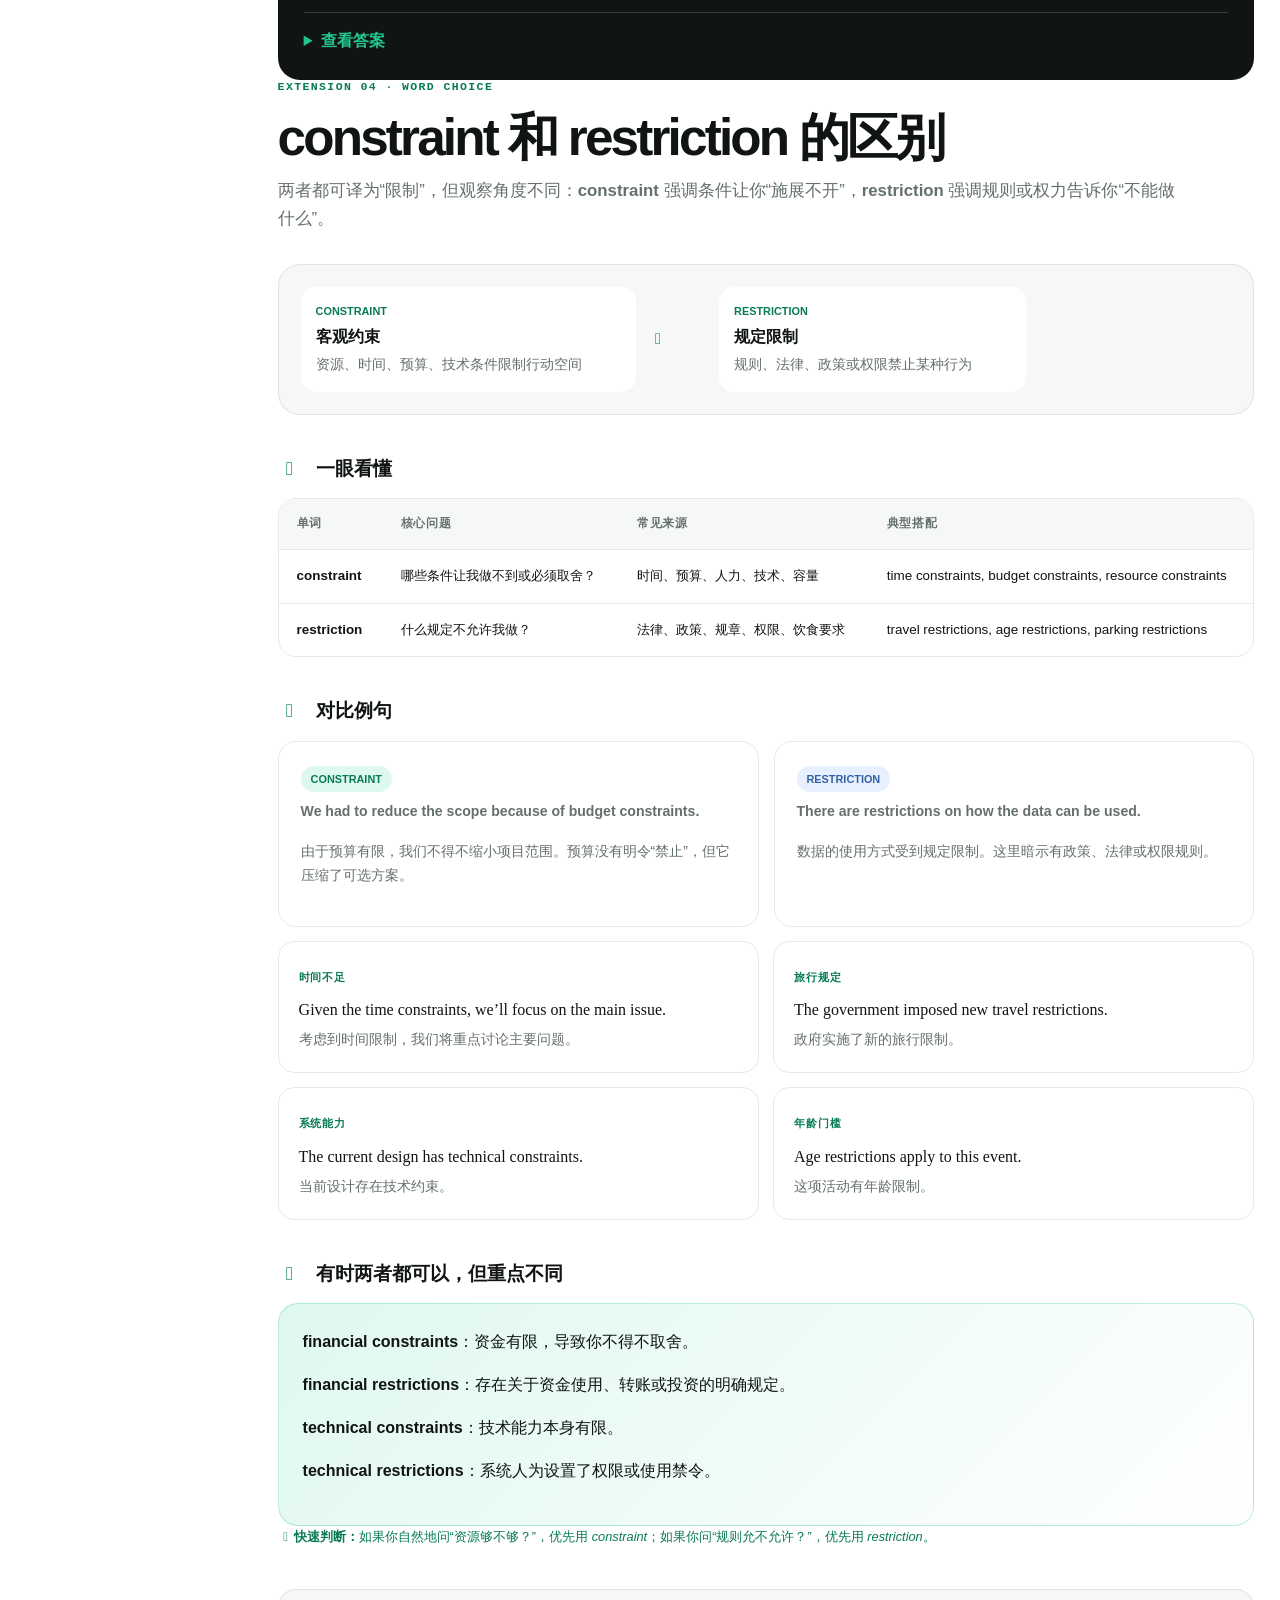
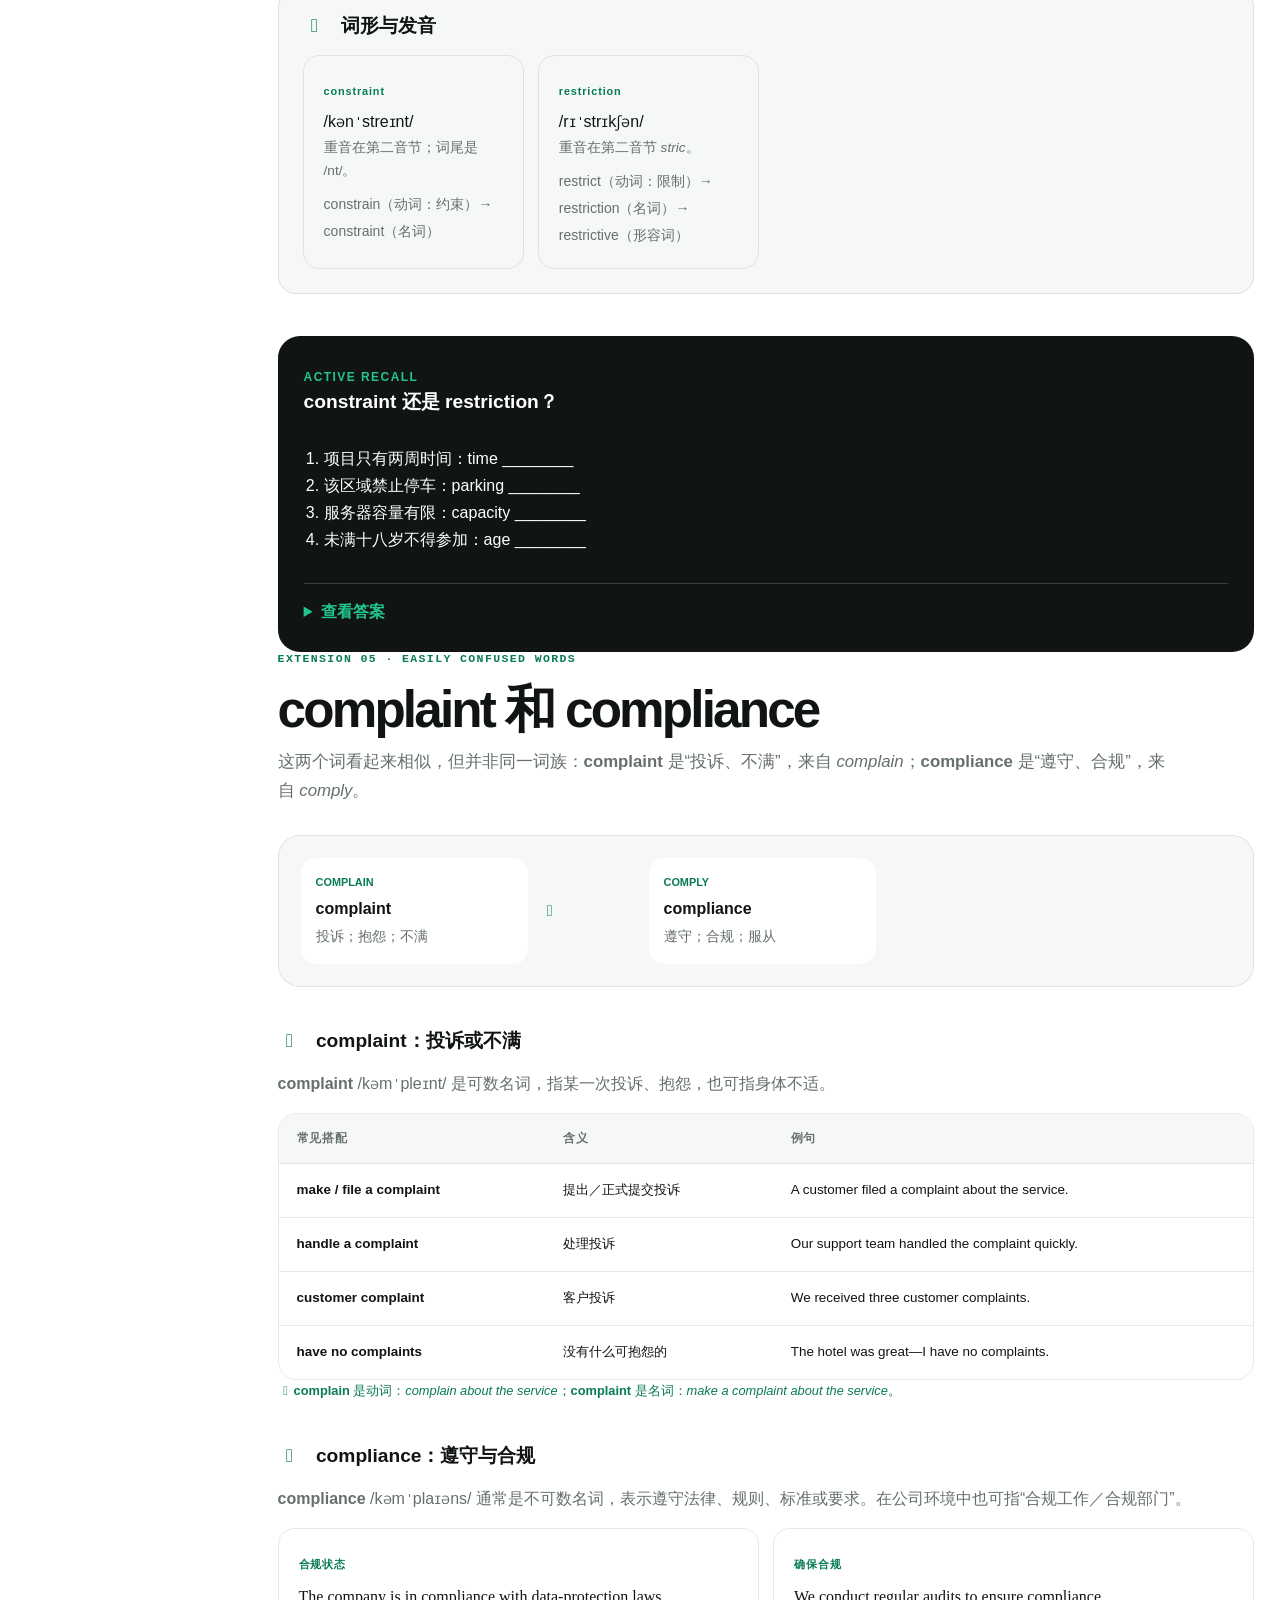
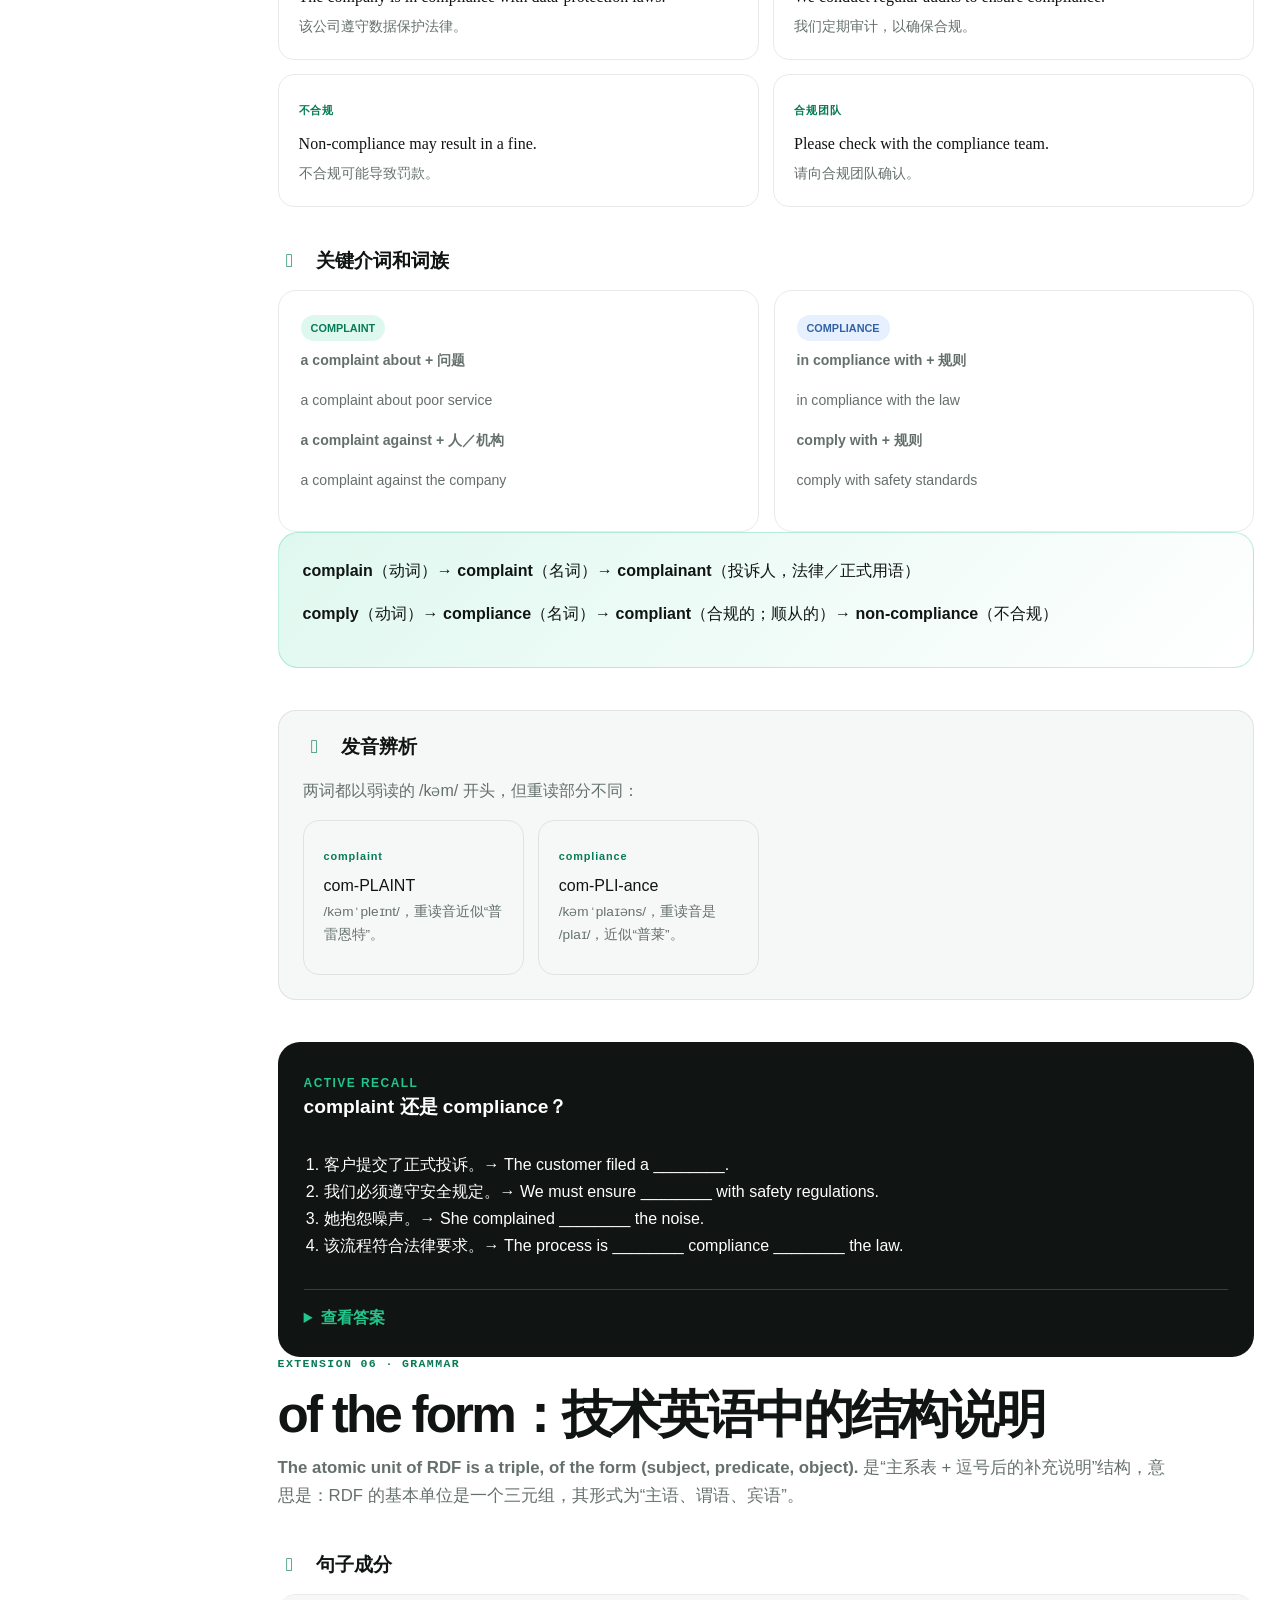
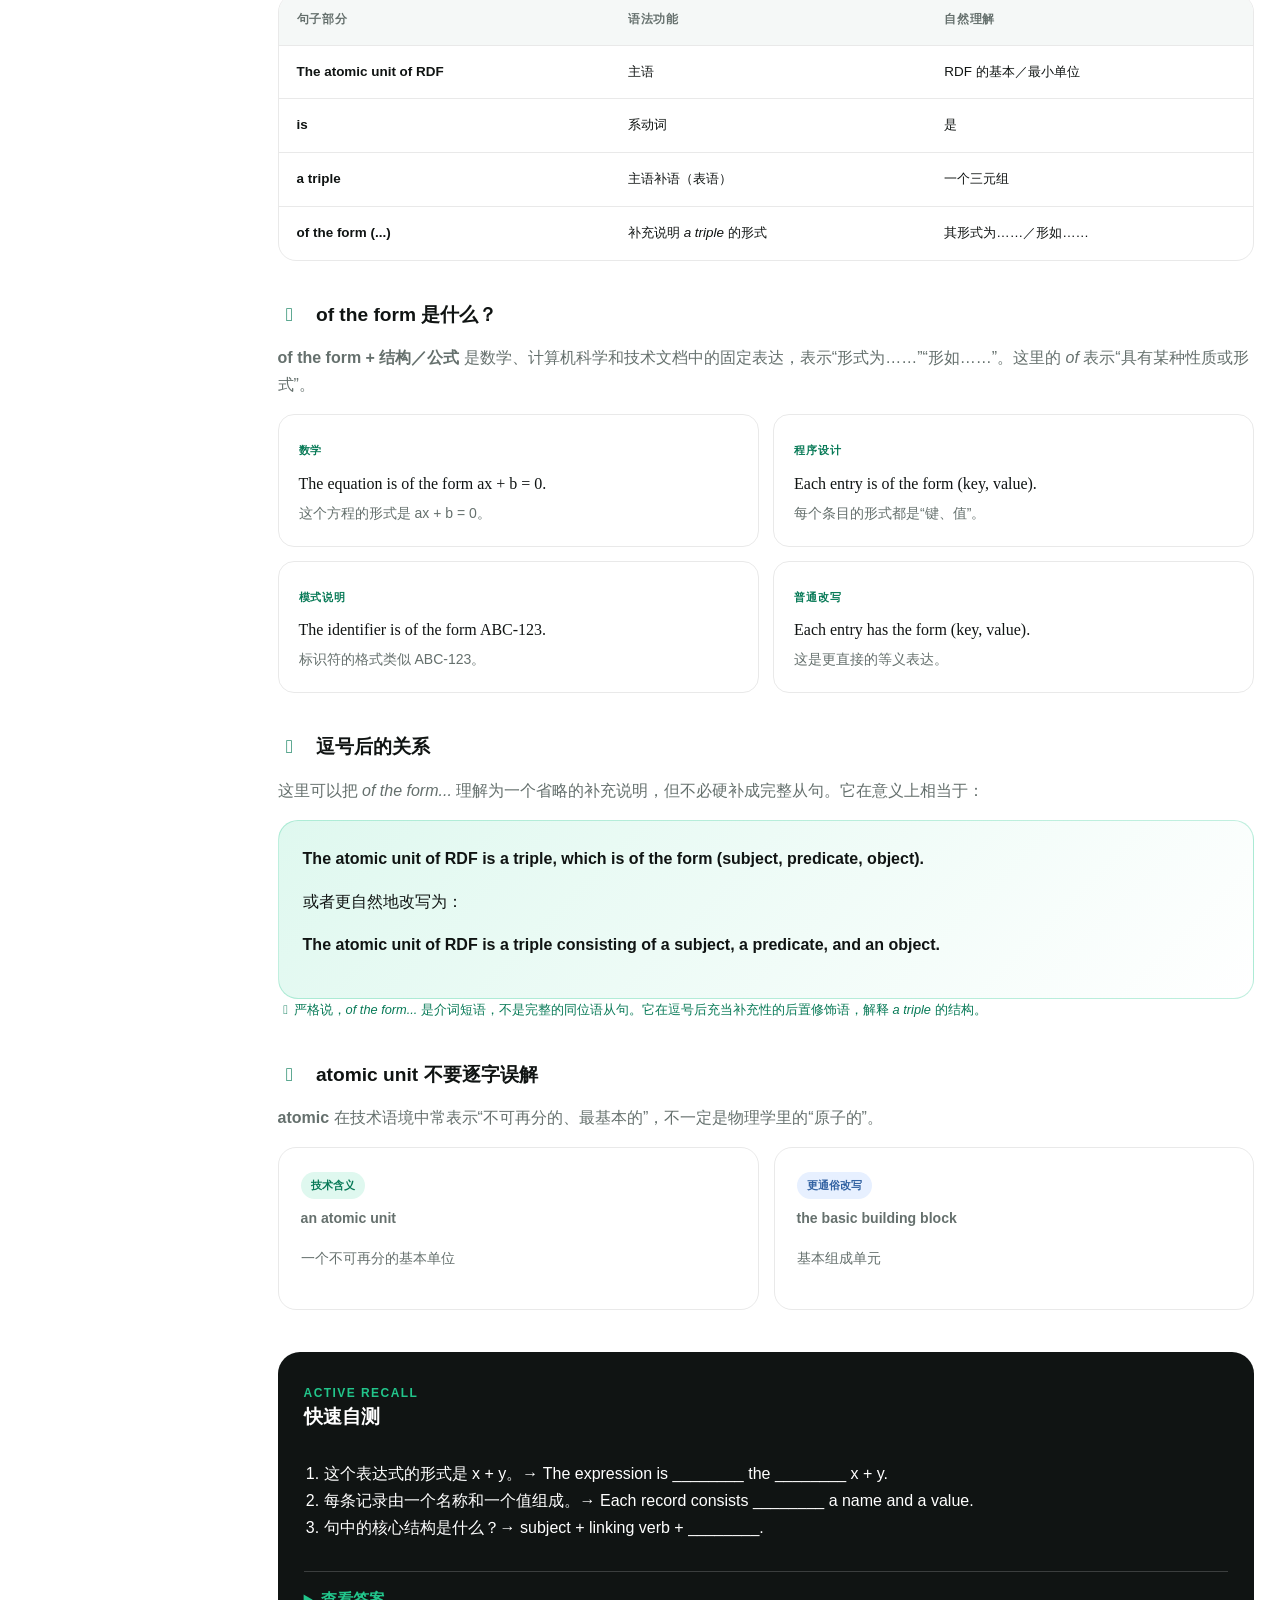
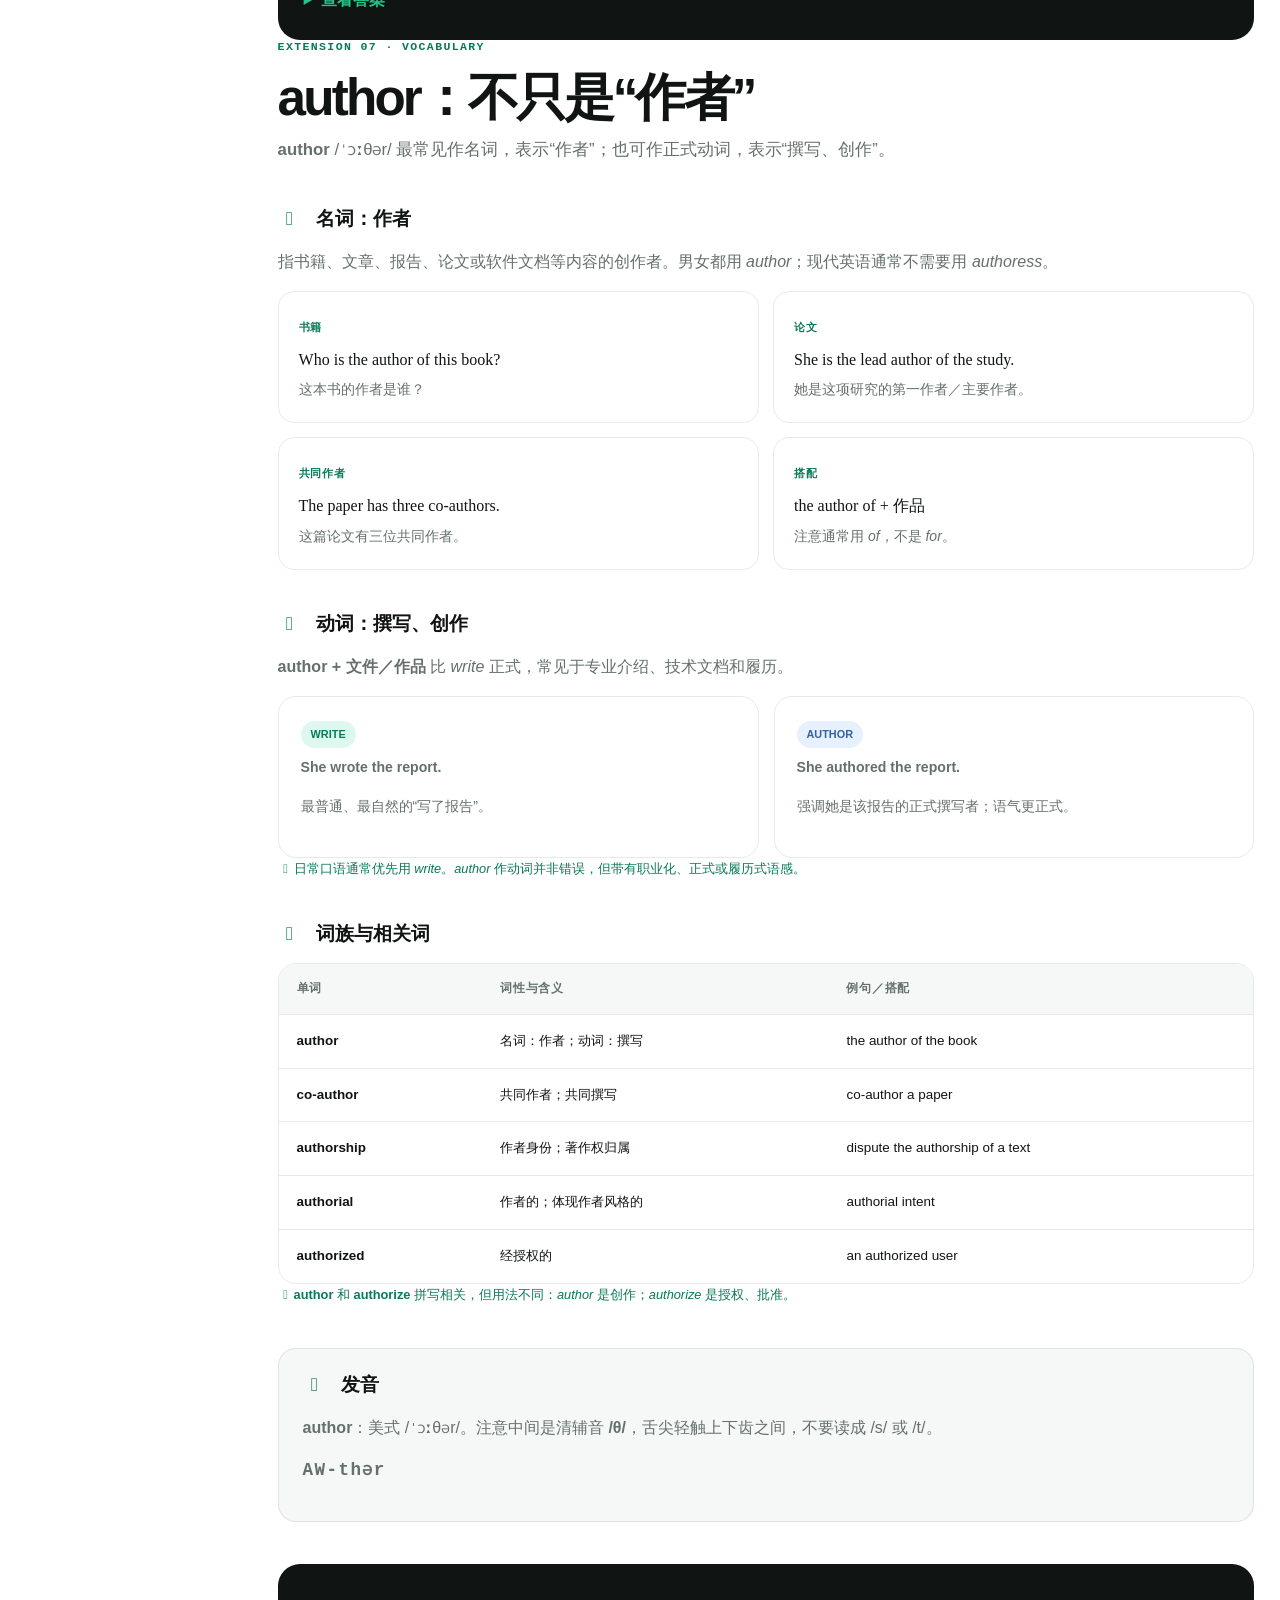
==== commit 0547d47f: "explain utilities ontology architecture terms" ====
--- a/extensions/index.html
+++ b/extensions/index.html
@@ -30,7 +30,7 @@
       <span class="eyebrow"><i class="fa-solid fa-compass me-2"></i>Beyond the show</span>
       <h1>拓展学习</h1>
       <p>记录独立询问、但不直接属于《The Office》台词的词汇、词族、语法和表达。与剧集课程分开整理，方便集中复习。</p>
-      <div class="extension-stats"><span><strong>10</strong> 个主题</span><span><strong>48+</strong> 个沟通表达</span></div>
+      <div class="extension-stats"><span><strong>11</strong> 个主题</span><span><strong>60+</strong> 个沟通表达</span></div>
     </div>
   </header>
 
@@ -48,6 +48,7 @@
         <a class="toc-link" href="#project-onboarding-introduction"><span>08</span><div>项目入组自我介绍<small>经验 · 技能 · 职责</small></div></a>
         <a class="toc-link" href="#to-be-decided"><span>09</span><div>“待定”怎么说<small>TBD · pending · tentative</small></div></a>
         <a class="toc-link" href="#meeting-invitation-wording"><span>10</span><div>会议邀请措辞<small>align on · time slot · suitable</small></div></a>
+        <a class="toc-link" href="#utilities-ontology-terms"><span>11</span><div>Utilities Ontology 架构术语<small>CIM · BFO · DER · MaCo</small></div></a>
         <div class="sidebar-tip"><i class="fa-solid fa-bookmark"></i><p>以后独立询问的高价值英语内容会继续收录在这里。</p></div>
       </div>
     </aside>
@@ -694,6 +695,79 @@
           <details><summary>查看答案</summary><p>1. Feel　2. on　3. work</p></details>
         </div>
       </section>
+
+      <section class="extension-topic" id="utilities-ontology-terms">
+        <div class="lesson-kicker"><span>EXTENSION 11 · DOMAIN TERMINOLOGY</span></div>
+        <h2>Utilities Ontology 架构图术语</h2>
+        <p class="topic-lead">图中展示的是一套双向建模思路：上层从行业标准构建“学术／标准本体”，下层从实际 SAP Utilities 系统抽取“系统本体”，中间通过映射层对齐两套语义。</p>
+
+        <div class="note-section">
+          <h3><i class="fa-solid fa-layer-group"></i> 三层架构</h3>
+          <div class="communication-table-wrap"><table class="communication-table">
+            <thead><tr><th>图中术语</th><th>中文</th><th>在架构中的作用</th></tr></thead>
+            <tbody>
+              <tr><td><strong>Top-down</strong></td><td>自上而下</td><td>先采用通用本体和行业标准，再细化到 Utilities 领域及具体系统。</td></tr>
+              <tr><td><strong>“Academic” ontology layer</strong></td><td>“学术／标准”本体层</td><td>由外部标准和通用概念组成；引号表示这是图作者的概括性名称，不一定是正式产品名。</td></tr>
+              <tr><td><strong>Mapping layer</strong></td><td>映射层</td><td>建立上下层概念、属性和关系之间的对应，处理名称与粒度差异。</td></tr>
+              <tr><td><strong>Bottom-up</strong></td><td>自下而上</td><td>从真实系统、数据模型和业务对象抽取概念。</td></tr>
+              <tr><td><strong>“Real system(s)” ontology layer</strong></td><td>真实系统本体层</td><td>描述 S/4HANA Utilities、DER、MaCo、Service Cloud 等系统中的实际对象和关系。</td></tr>
+              <tr><td><strong>external / internal standards</strong></td><td>外部／内部标准</td><td>外部行业标准与企业系统中形成的内部语义规范。</td></tr>
+            </tbody>
+          </table></div>
+        </div>
+
+        <div class="note-section">
+          <h3><i class="fa-solid fa-book-open"></i> 外部标准与上层本体</h3>
+          <div class="phrase-list">
+            <article><span class="phrase-index">01</span><div><h4>CIM</h4><p><strong>Common Information Model</strong>，通用信息模型。IEC 公用事业信息模型，用统一的对象、属性和关系表达电力系统及相关业务数据，帮助不同厂商系统交换信息。</p></div><span class="register">IEC 标准</span></article>
+            <article><span class="phrase-index">02</span><div><h4>IEEE 1547</h4><p>关于 <strong>DER 与电力系统互联及互操作</strong>的 IEEE 标准系列，覆盖性能、运行、安全、测试及信息交换等要求。</p></div><span class="register">并网标准</span></article>
+            <article><span class="phrase-index">03</span><div><h4>OpenADR 3.0</h4><p><strong>Open Automated Demand Response</strong> 3.0，开放自动需求响应通信标准。支持电网、聚合商和客户设备交换价格、事件、容量等信号，以协调负荷和分布式能源。</p></div><span class="register">需求响应</span></article>
+            <article><span class="phrase-index">04</span><div><h4>BFO</h4><p><strong>Basic Formal Ontology</strong>，基础形式本体。一种顶层本体，为“对象、过程、角色”等最通用类别提供一致的哲学和逻辑框架。</p></div><span class="register">顶层本体</span></article>
+            <article><span class="phrase-index">05</span><div><h4>IOF</h4><p><strong>Industrial Ontologies Foundry</strong>，工业本体基金会／工业本体协作体系。目标是建立可互操作的工业本体；其架构采用 BFO 作为顶层基础。</p></div><span class="register">工业本体</span></article>
+            <article><span class="phrase-index">06</span><div><h4>DEREG-Formats</h4><p>图中未展开全称。结合 Utilities 和区域市场语境，它很可能指<strong>能源市场放松管制环境中的监管／市场通信格式</strong>；确切定义需向图作者确认，不能仅凭图片确定。</p></div><span class="register tone">待确认</span></article>
+          </div>
+        </div>
+
+        <div class="note-section">
+          <h3><i class="fa-solid fa-server"></i> 系统与内部缩写</h3>
+          <div class="phrase-list">
+            <article><span class="phrase-index">01</span><div><h4>SAP S/4HANA Utilities</h4><p>SAP 面向公用事业行业的核心解决方案，覆盖计量、Meter-to-Cash、客户服务、设备管理、能源数据管理等流程。图中的 <em>S4/H UTL</em> 很可能是其内部简称，但应向团队确认规范写法。</p></div><span class="register">业务系统</span></article>
+            <article><span class="phrase-index">02</span><div><h4>DER</h4><p><strong>Distributed Energy Resource(s)</strong>，分布式能源资源，例如分布式光伏、储能、电动汽车充电设施及可控负荷。在图中也可能指 SAP Distributed Energy Resources 产品／领域模型。</p></div><span class="register">能源领域</span></article>
+            <article><span class="phrase-index">03</span><div><h4>MaCo</h4><p><strong>Market Communication</strong>，市场通信。在德国能源市场语境中，指市场参与者之间受监管的跨企业数据与消息交换；SAP MaCo Cloud 用于支持这些通信流程。</p></div><span class="register">SAP Utilities</span></article>
+            <article><span class="phrase-index">04</span><div><h4>Cx Service Cloud</h4><p>图中很可能指客户体验／客户服务方向的 Service Cloud 系统。<em>Cx</em> 的确切展开和产品边界未在图中定义；SAP 语境中可能与 Service Cloud 的 Utilities 扩展有关，需团队确认。</p></div><span class="register tone">部分待确认</span></article>
+          </div>
+        </div>
+
+        <div class="note-section">
+          <h3><i class="fa-solid fa-arrows-left-right-to-line"></i> 如何理解双向箭头</h3>
+          <div class="compare-grid">
+            <div class="compare-card"><span class="compare-label green">标准 → 系统</span><p>将 CIM、IEEE 1547 等标准中的规范概念映射到 SAP 系统对象，检查系统模型是否覆盖行业语义。</p></div>
+            <div class="compare-card"><span class="compare-label blue">系统 → 标准</span><p>从真实系统抽取业务对象，再映射回标准概念，识别企业特有扩展、名称冲突和语义缺口。</p></div>
+          </div>
+          <div class="usage-note"><i class="fa-solid fa-circle-info"></i>映射不一定是一对一：可能是一对多、多对一，或者需要转换规则。<em>Ontology mapping</em> 的目标是建立语义对应，而不只是字段名匹配。</div>
+        </div>
+
+        <div class="note-section">
+          <h3><i class="fa-solid fa-spell-check"></i> 图中文字的英语优化</h3>
+          <div class="communication-table-wrap"><table class="communication-table">
+            <thead><tr><th>图中写法</th><th>更自然的技术英语</th></tr></thead>
+            <tbody>
+              <tr><td>Top down</td><td><strong>Top-down</strong>（作定语时加连字符）</td></tr>
+              <tr><td>Utilities relevant, external standards</td><td><strong>external standards relevant to the utilities industry</strong></td></tr>
+              <tr><td>other dependent on regional “taste”</td><td><strong>other standards depending on regional requirements</strong></td></tr>
+              <tr><td>Bottom Up</td><td><strong>Bottom-up</strong></td></tr>
+              <tr><td>comprised of Utilities S/4 HANA Utilities derived ontology versions</td><td><strong>comprising ontology versions derived from SAP S/4HANA Utilities</strong></td></tr>
+              <tr><td>once they have a working Ontology</td><td><strong>once a usable ontology is available</strong></td></tr>
+            </tbody>
+          </table></div>
+        </div>
+
+        <div class="practice-card">
+          <div><span class="eyebrow">Active recall</span><h3>缩写自测</h3></div>
+          <ol><li>CIM → Common ________ Model</li><li>DER → Distributed Energy ________</li><li>MaCo → Market ________</li><li>BFO 在架构中属于领域系统本体还是顶层本体？</li></ol>
+          <details><summary>查看答案</summary><p>1. Information　2. Resource(s)　3. Communication　4. 顶层本体</p></details>
+        </div>
+      </section>
     </div>
   </main>
 
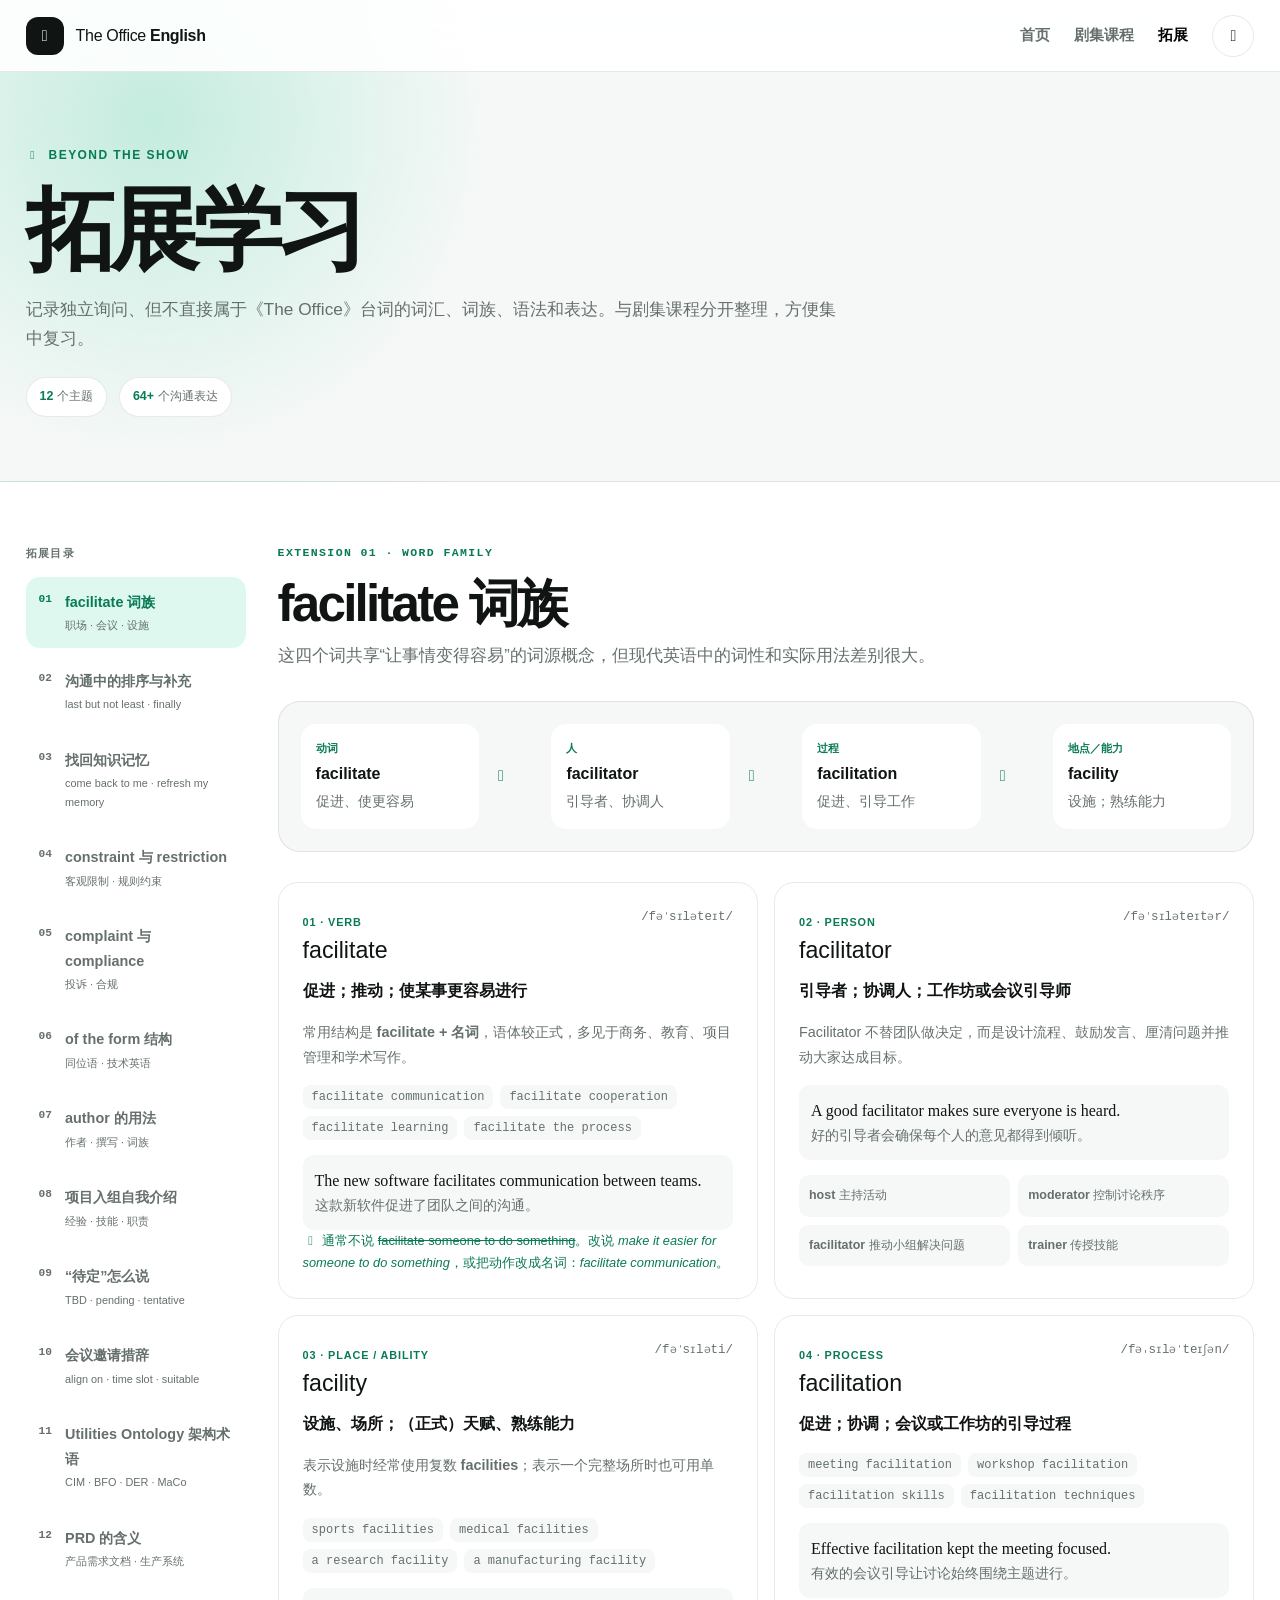
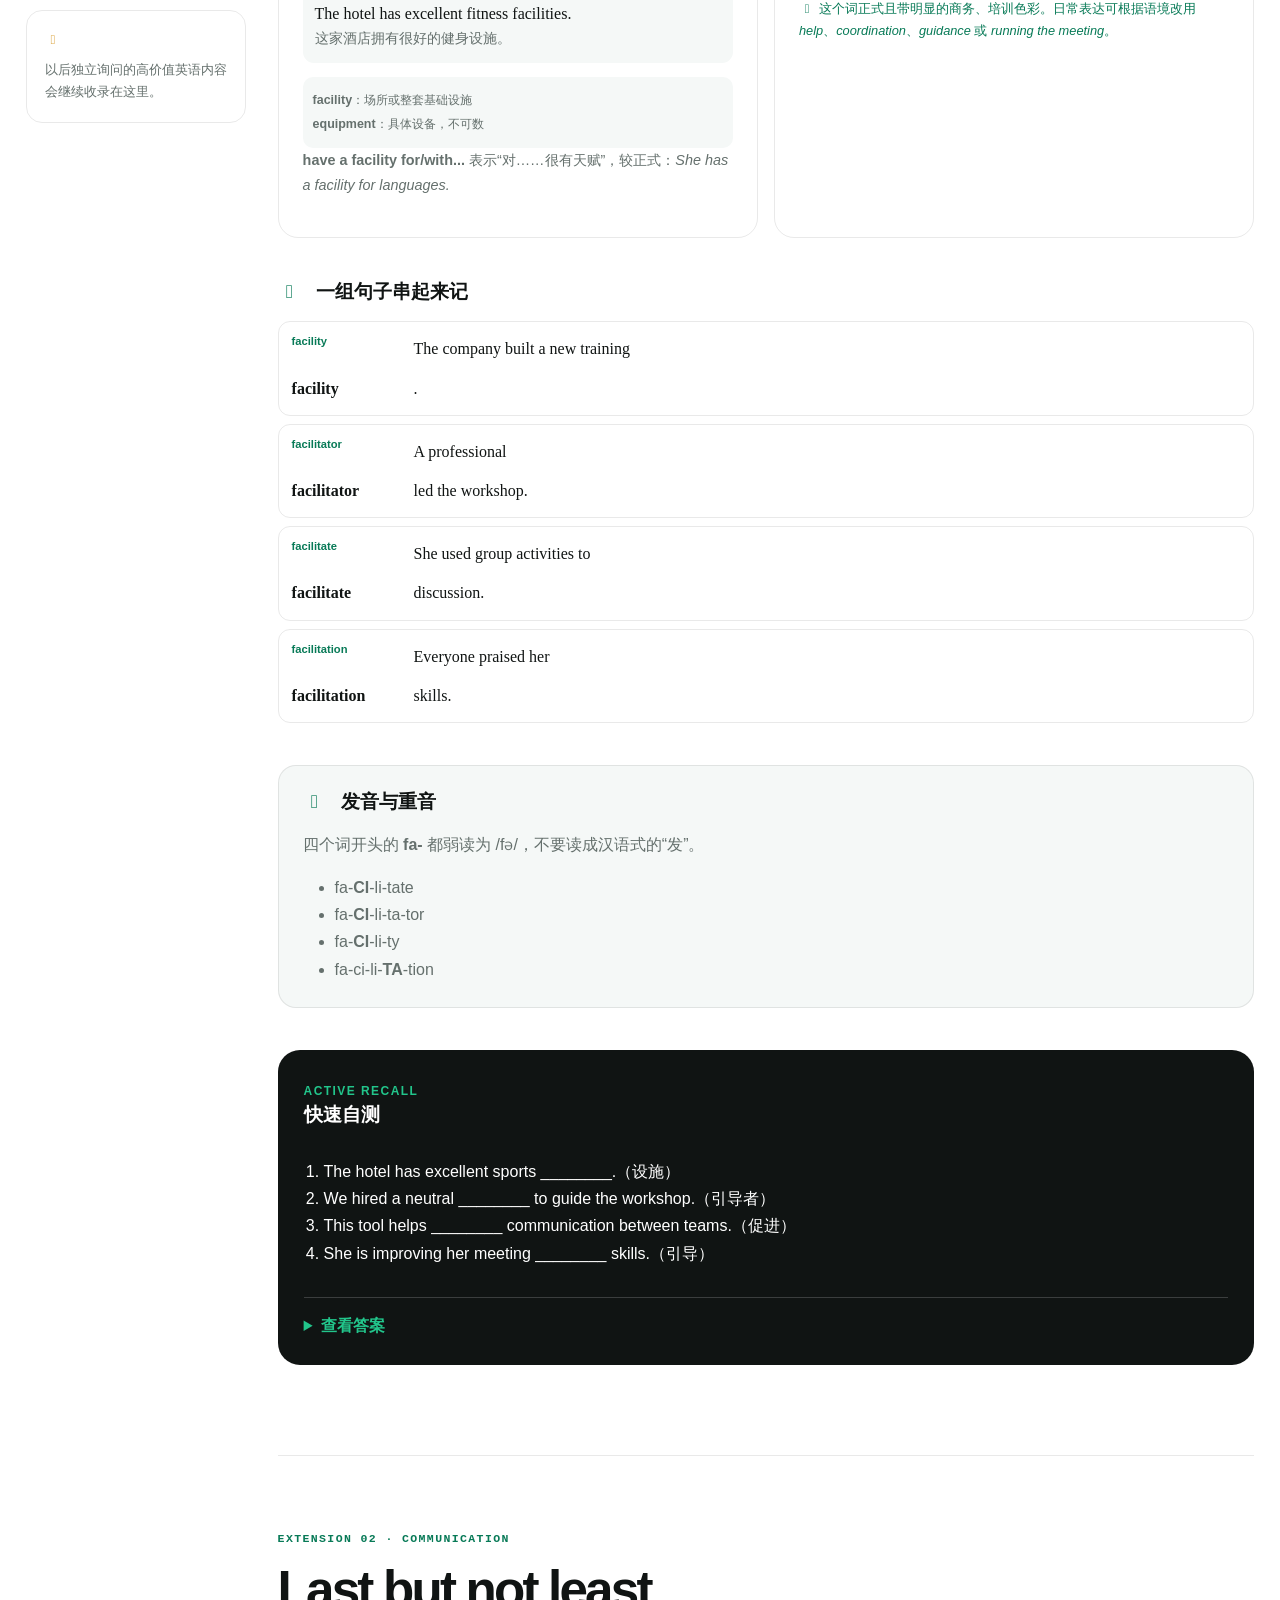
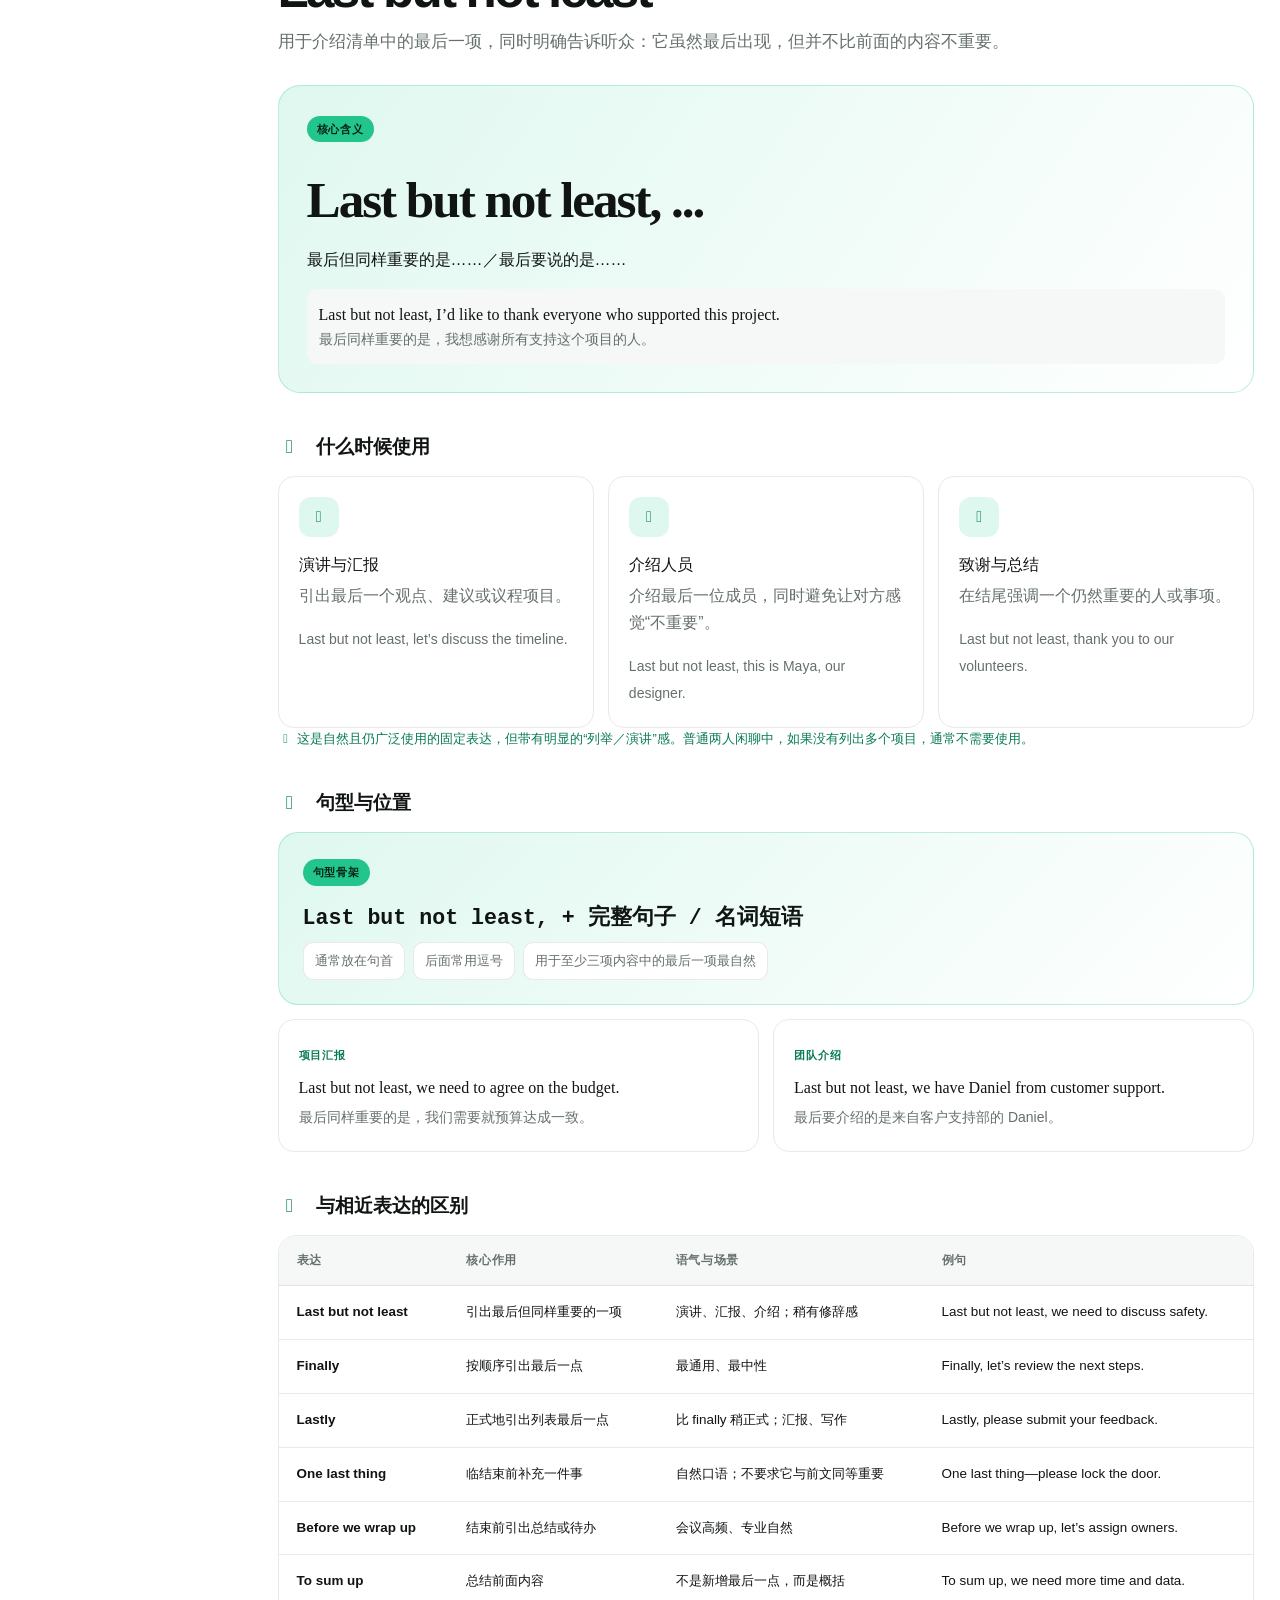
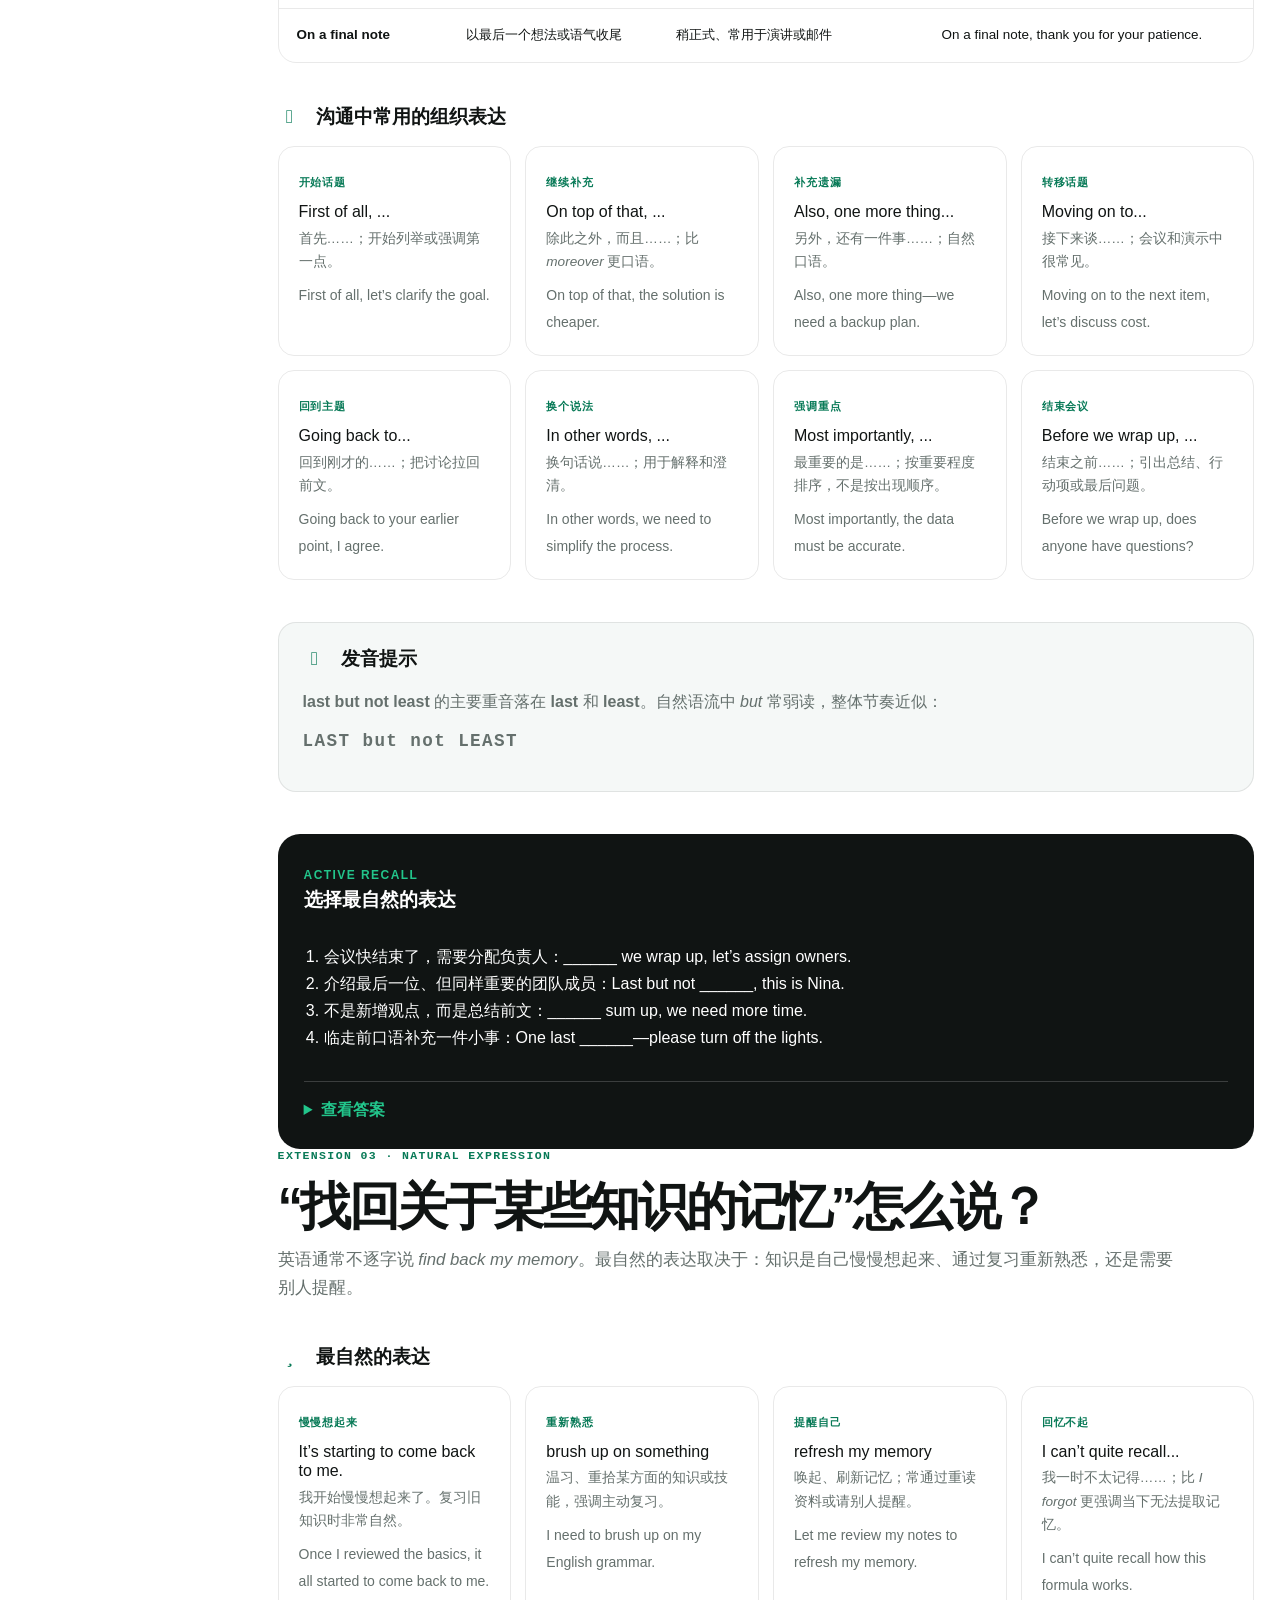
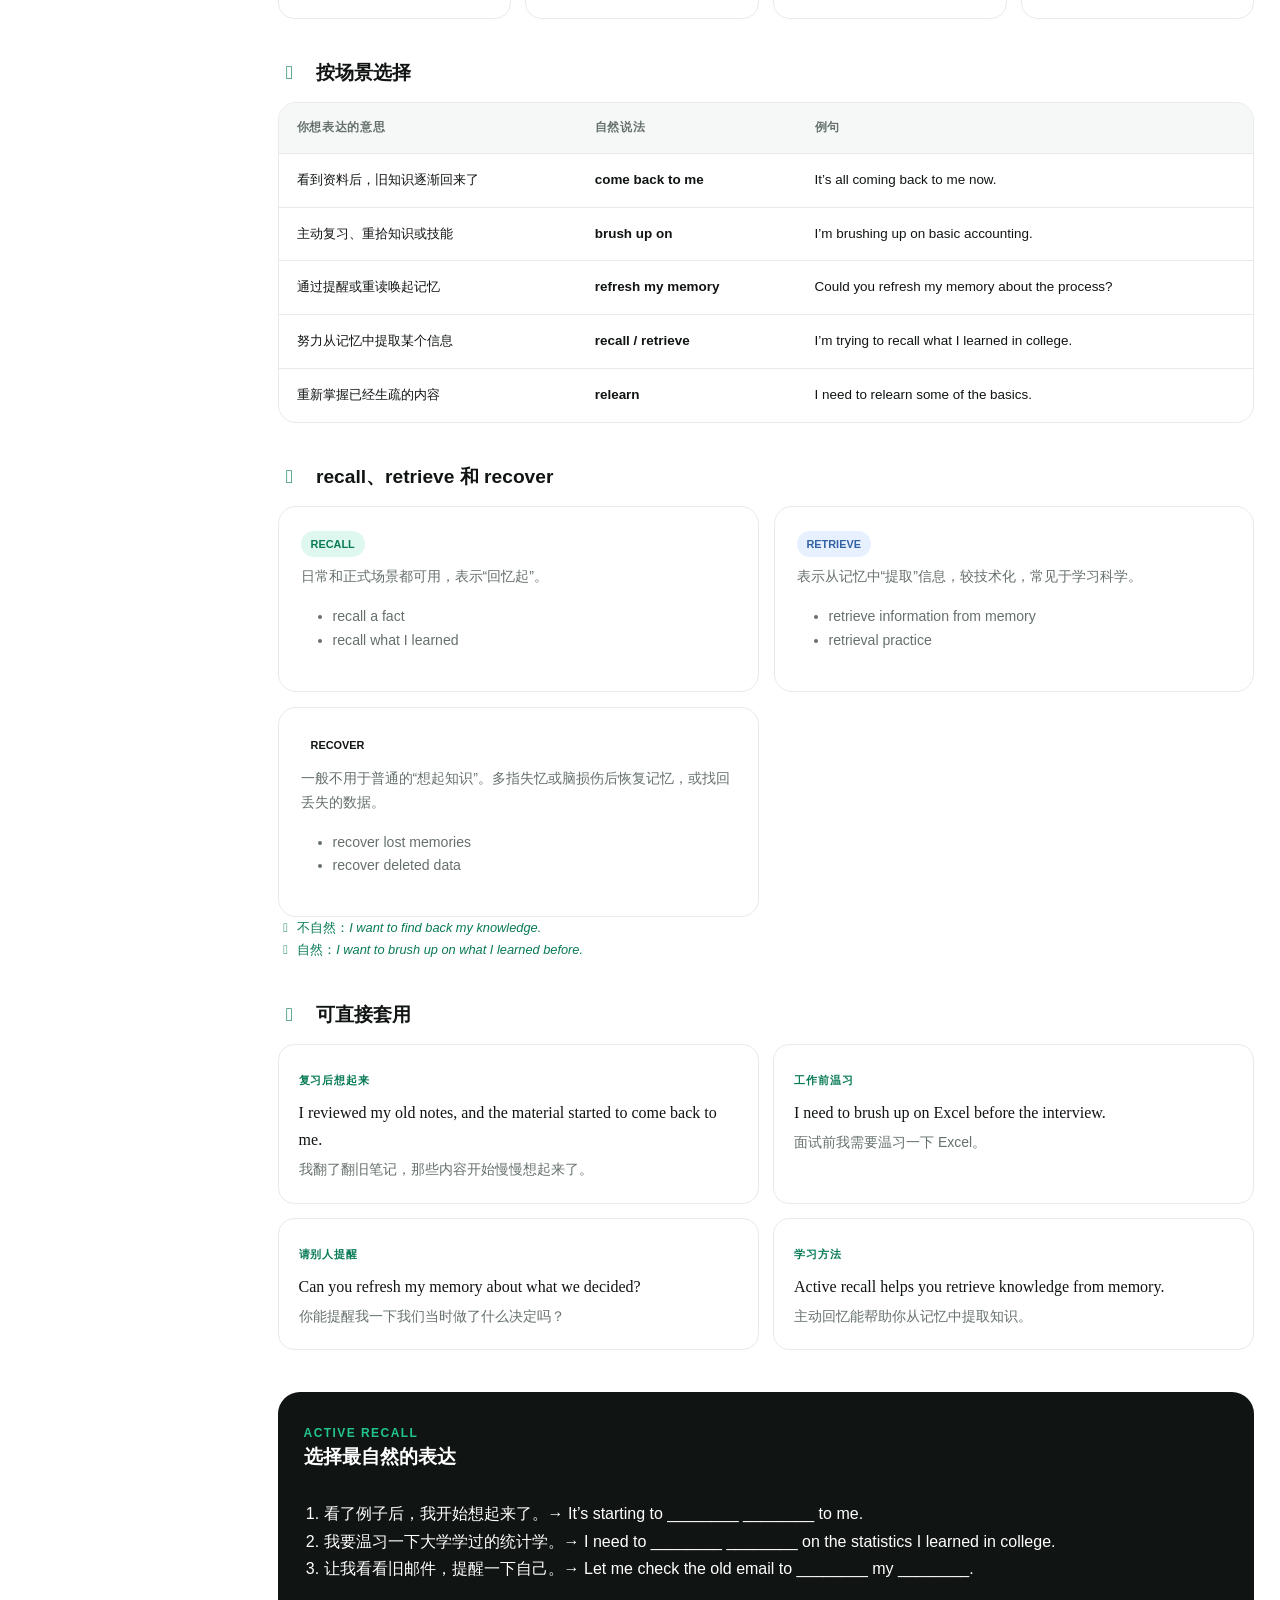
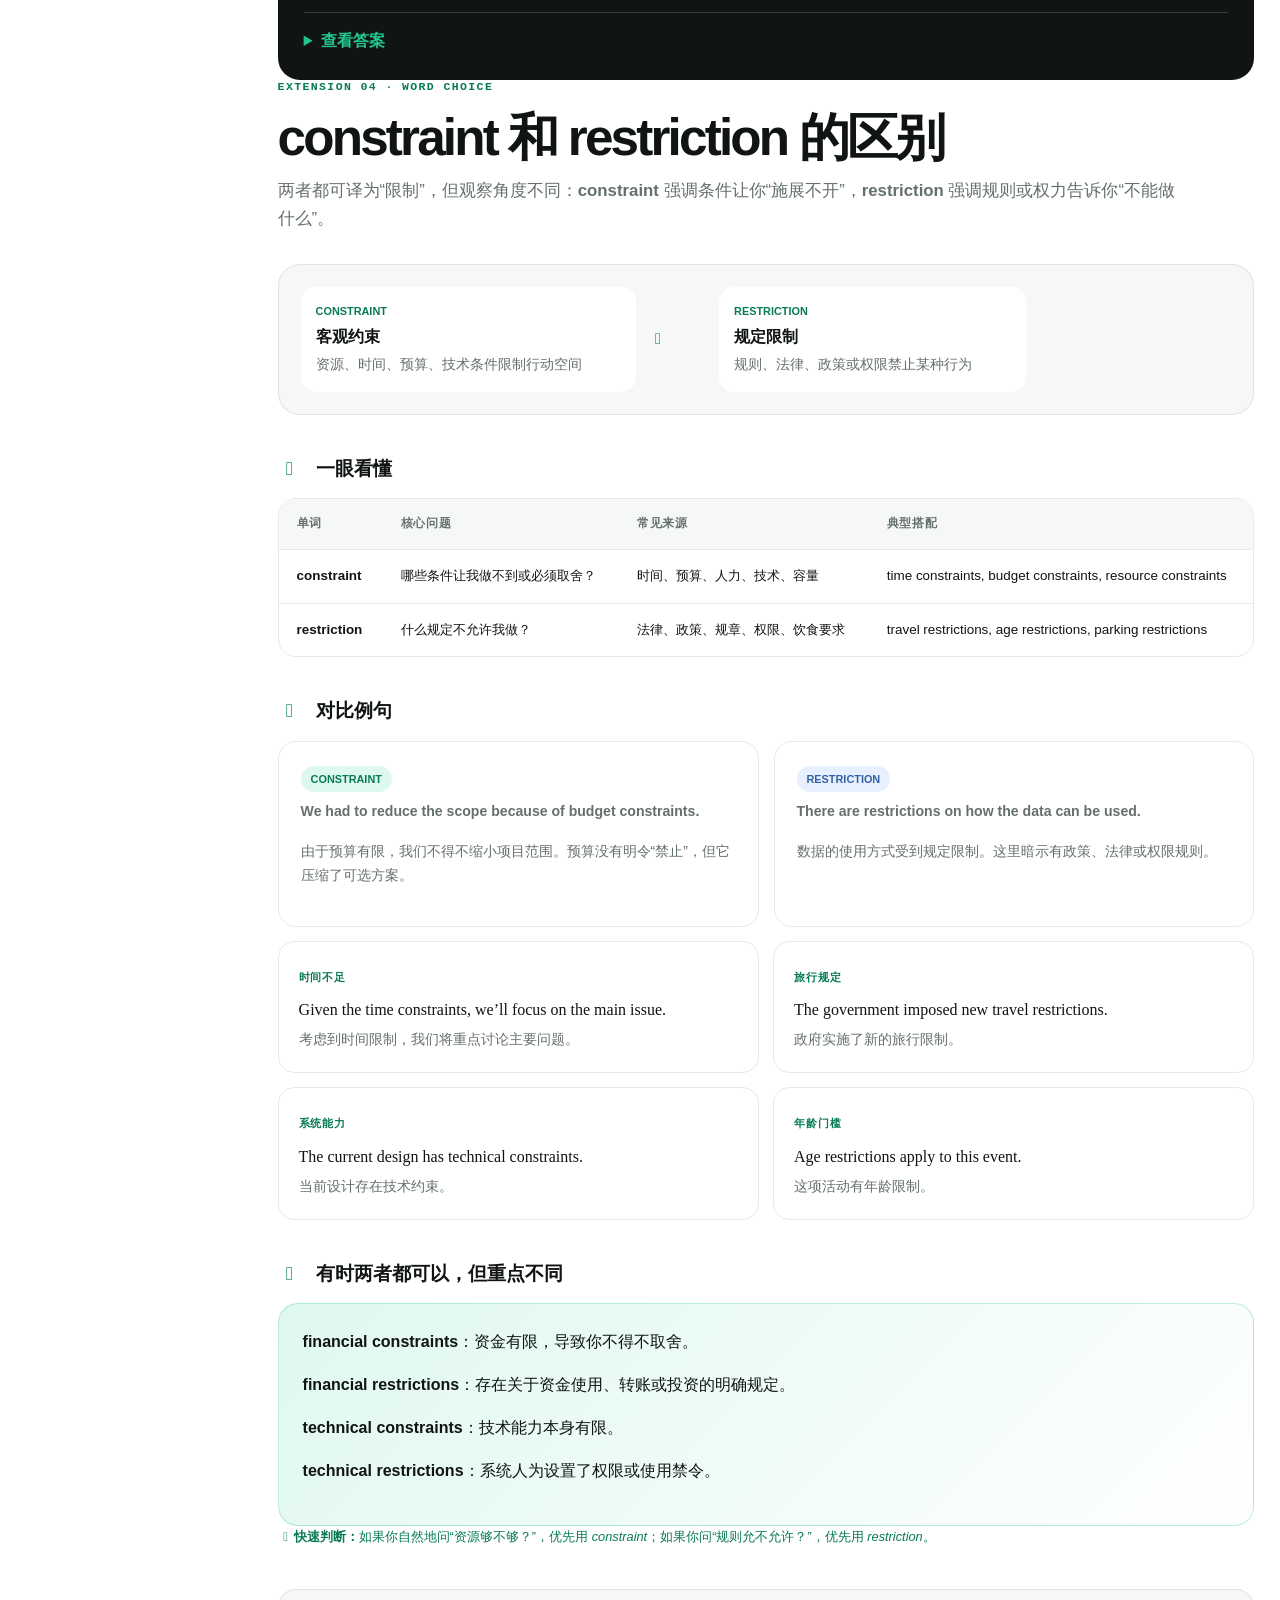
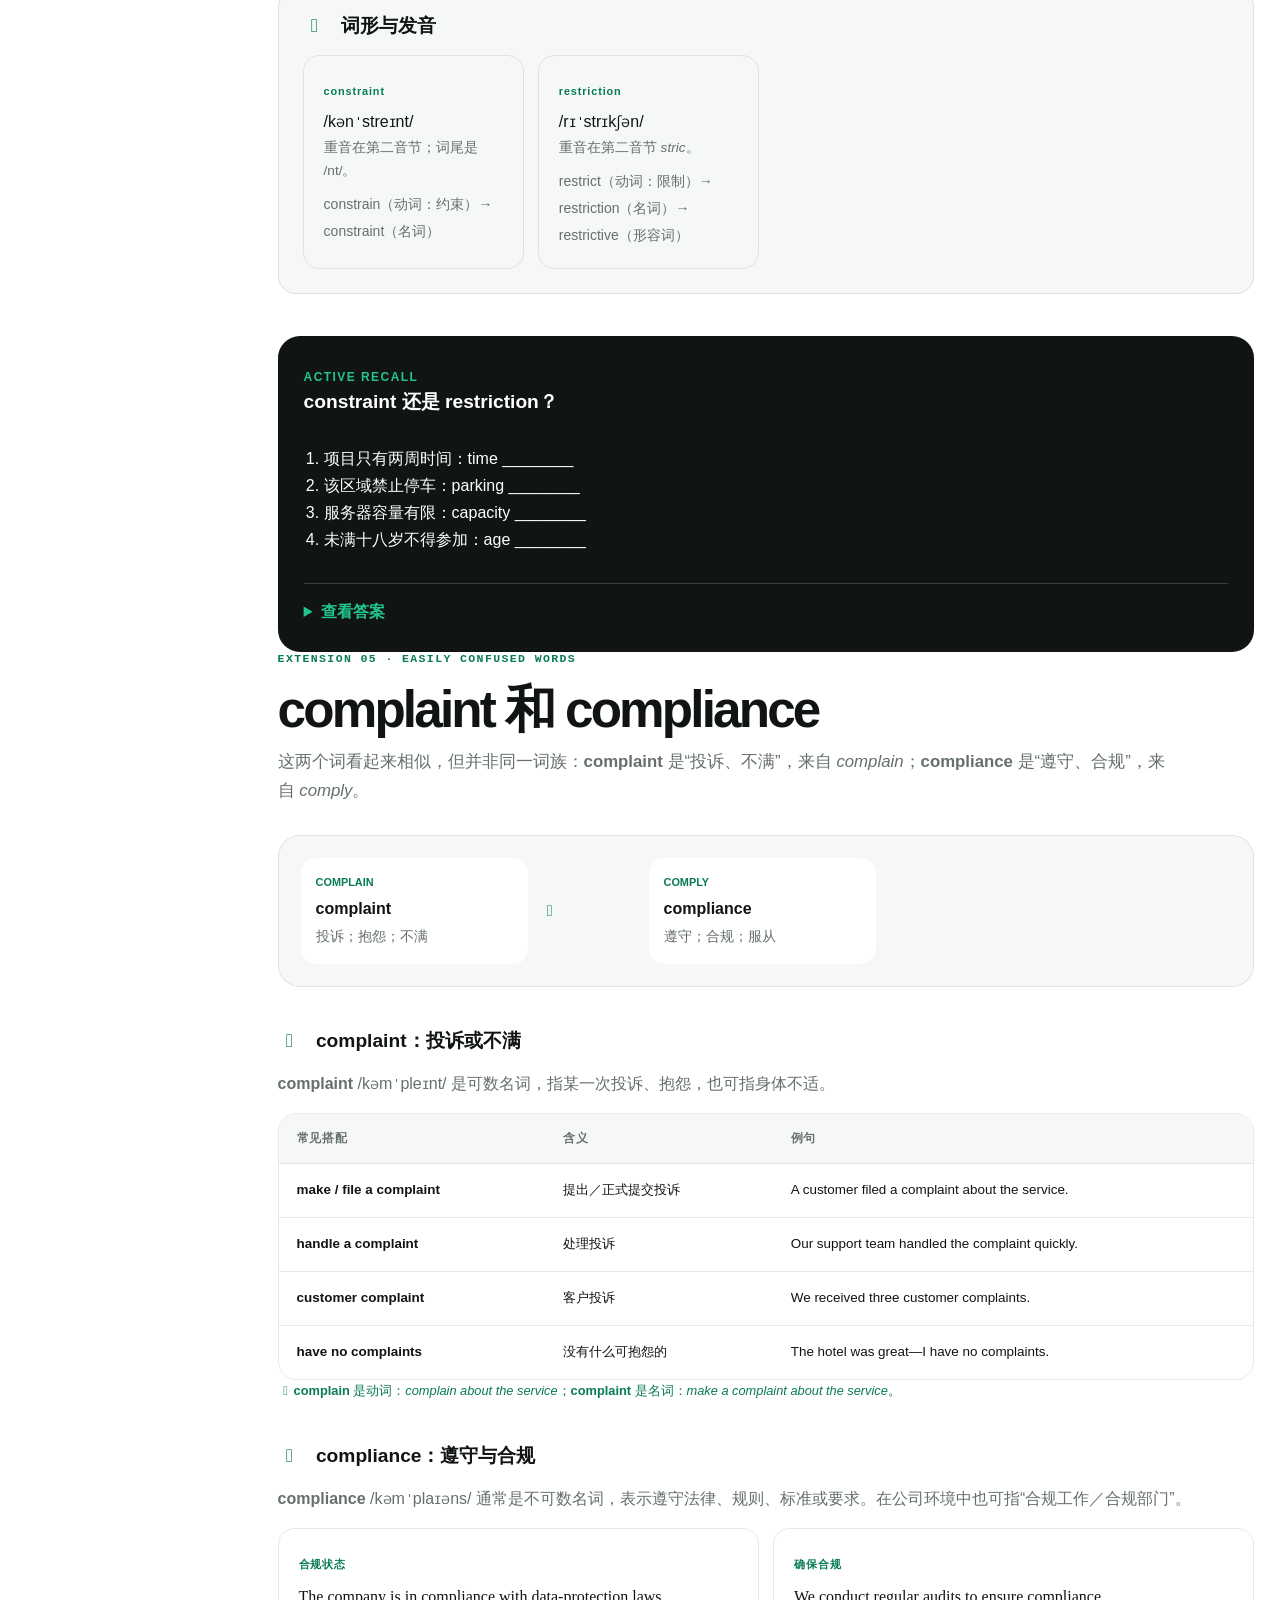
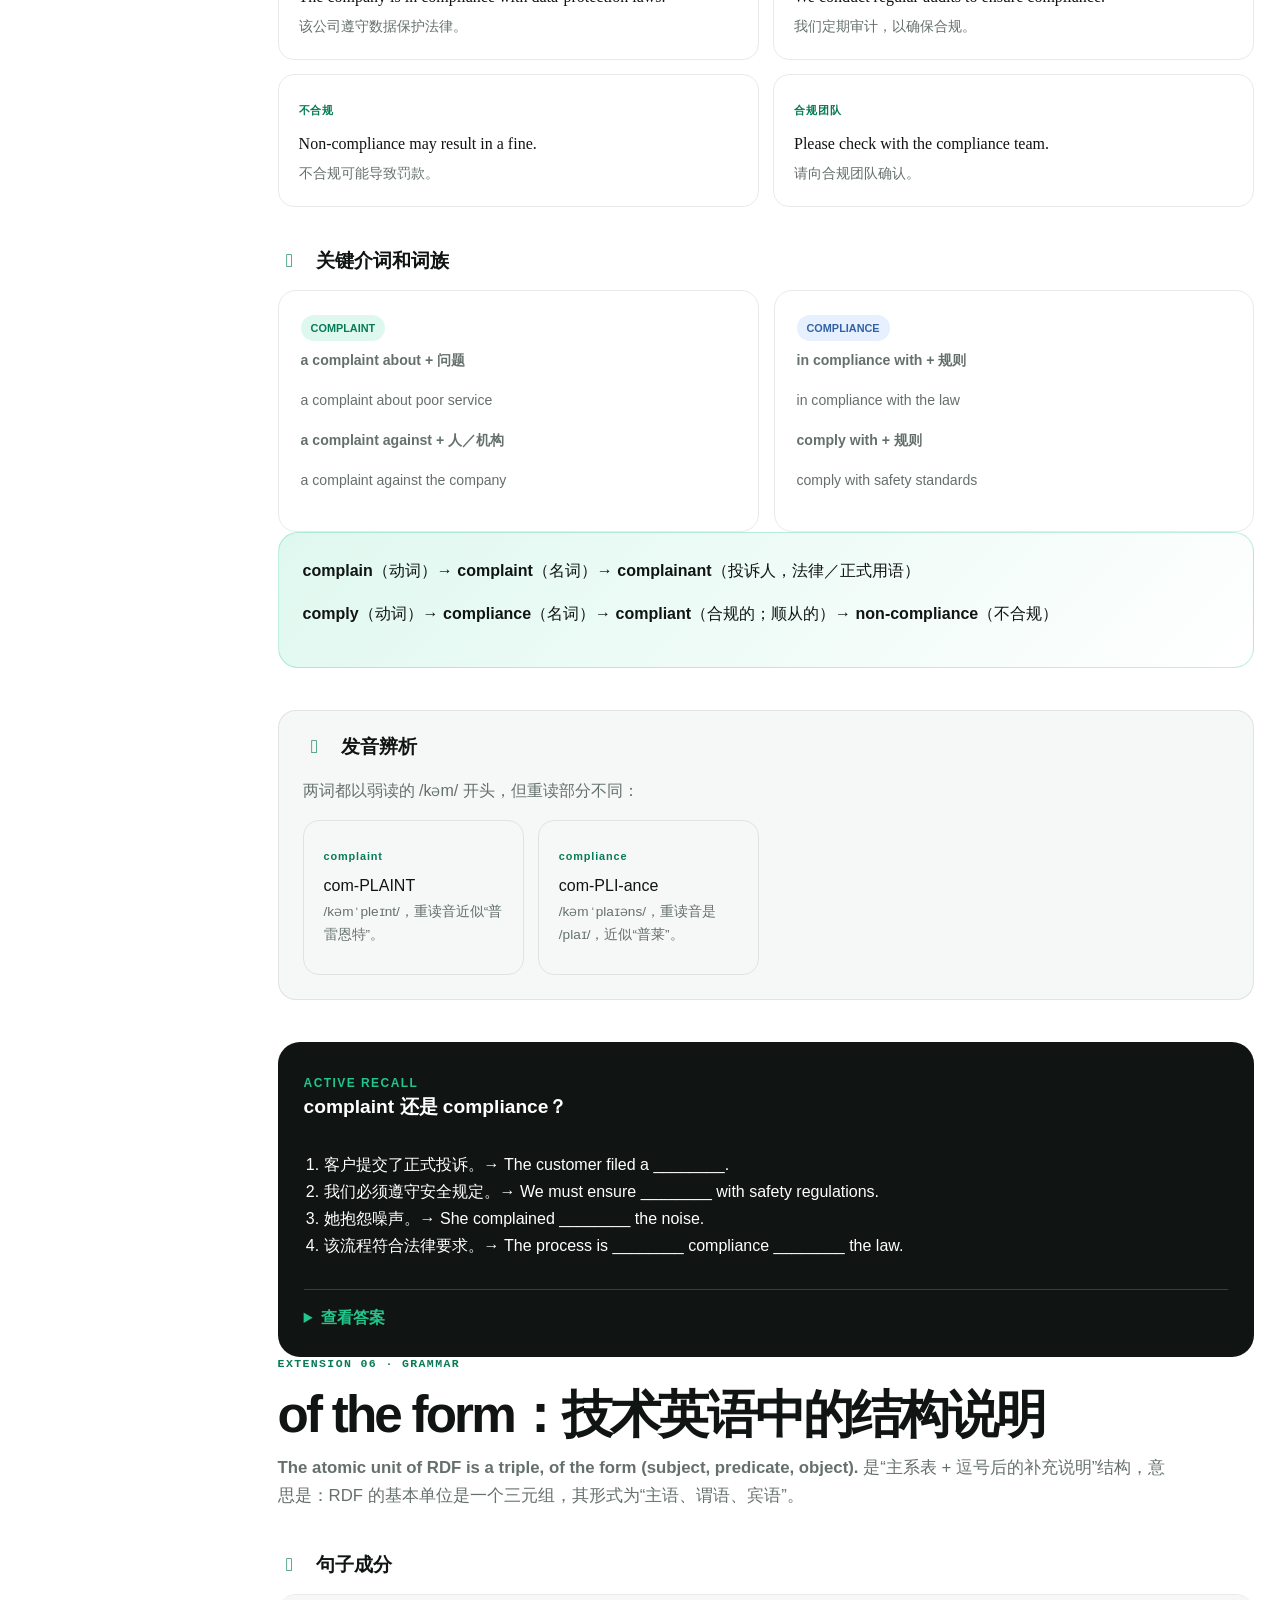
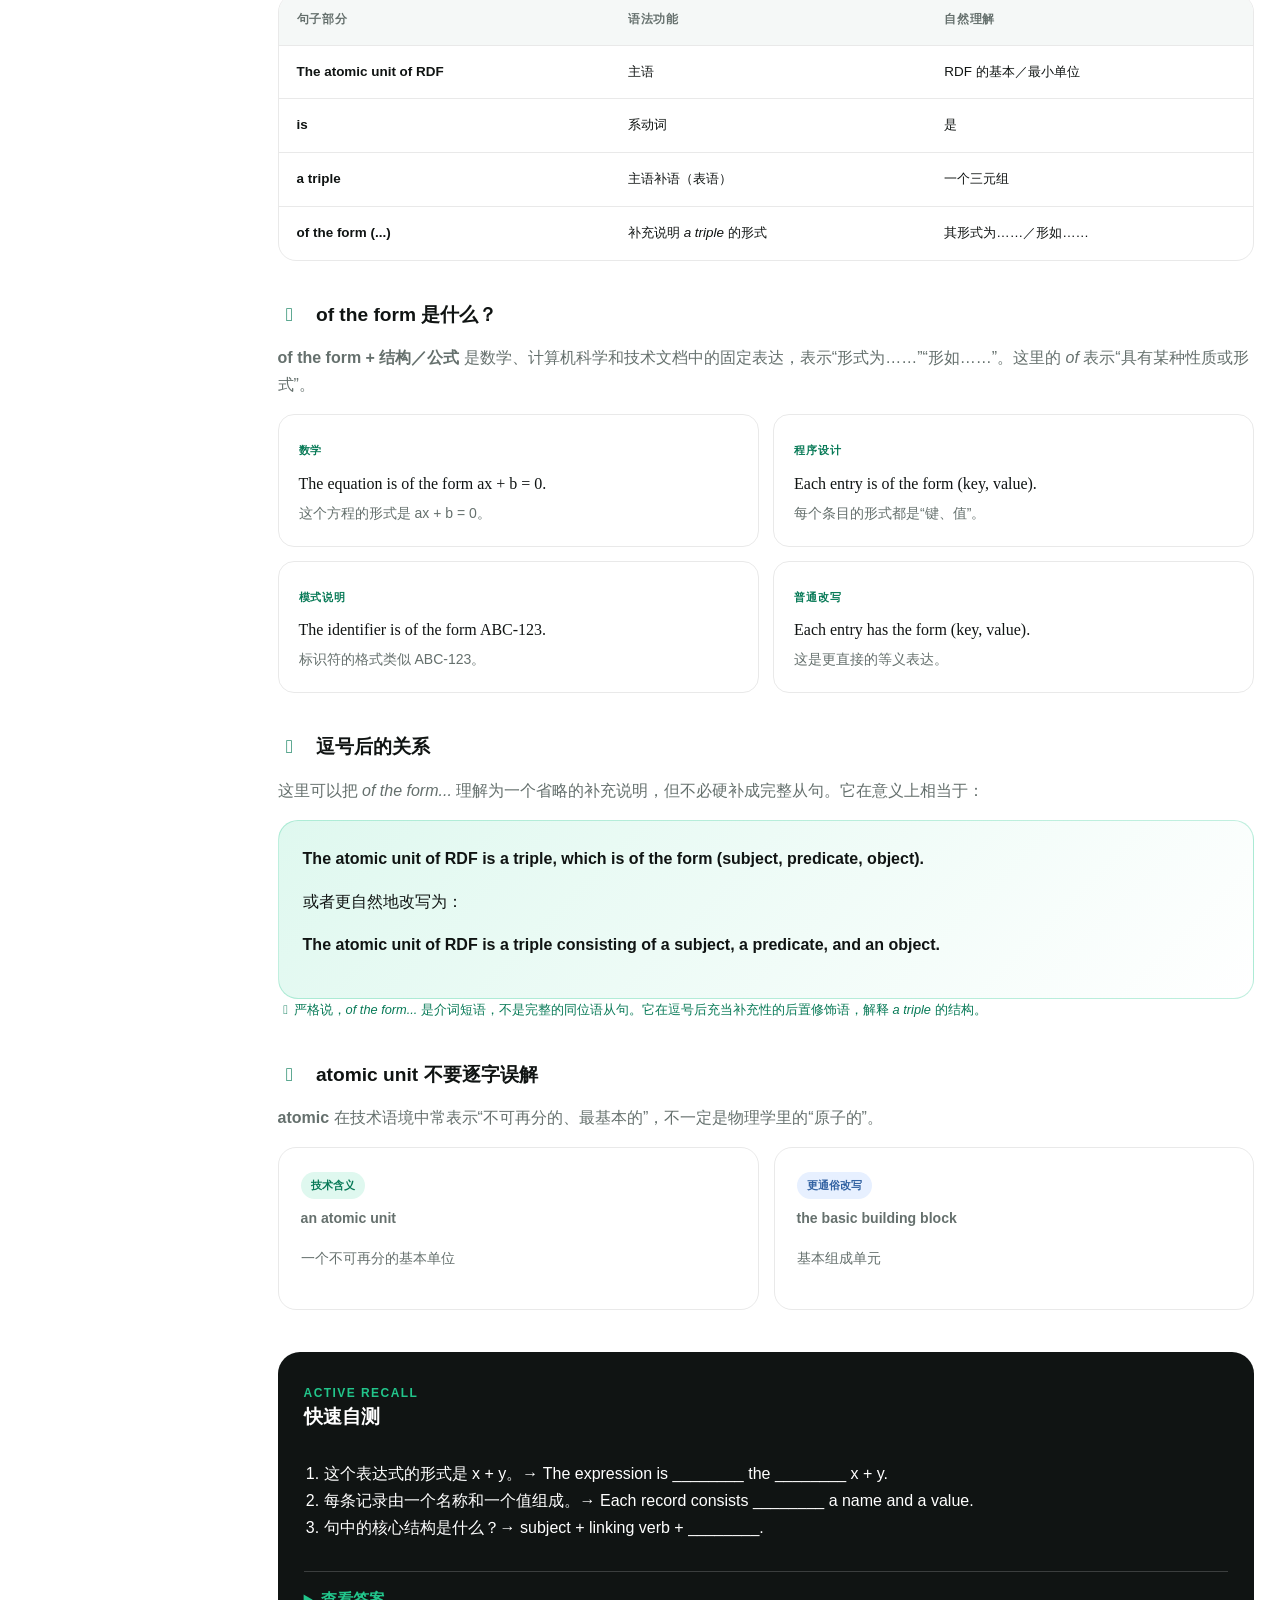
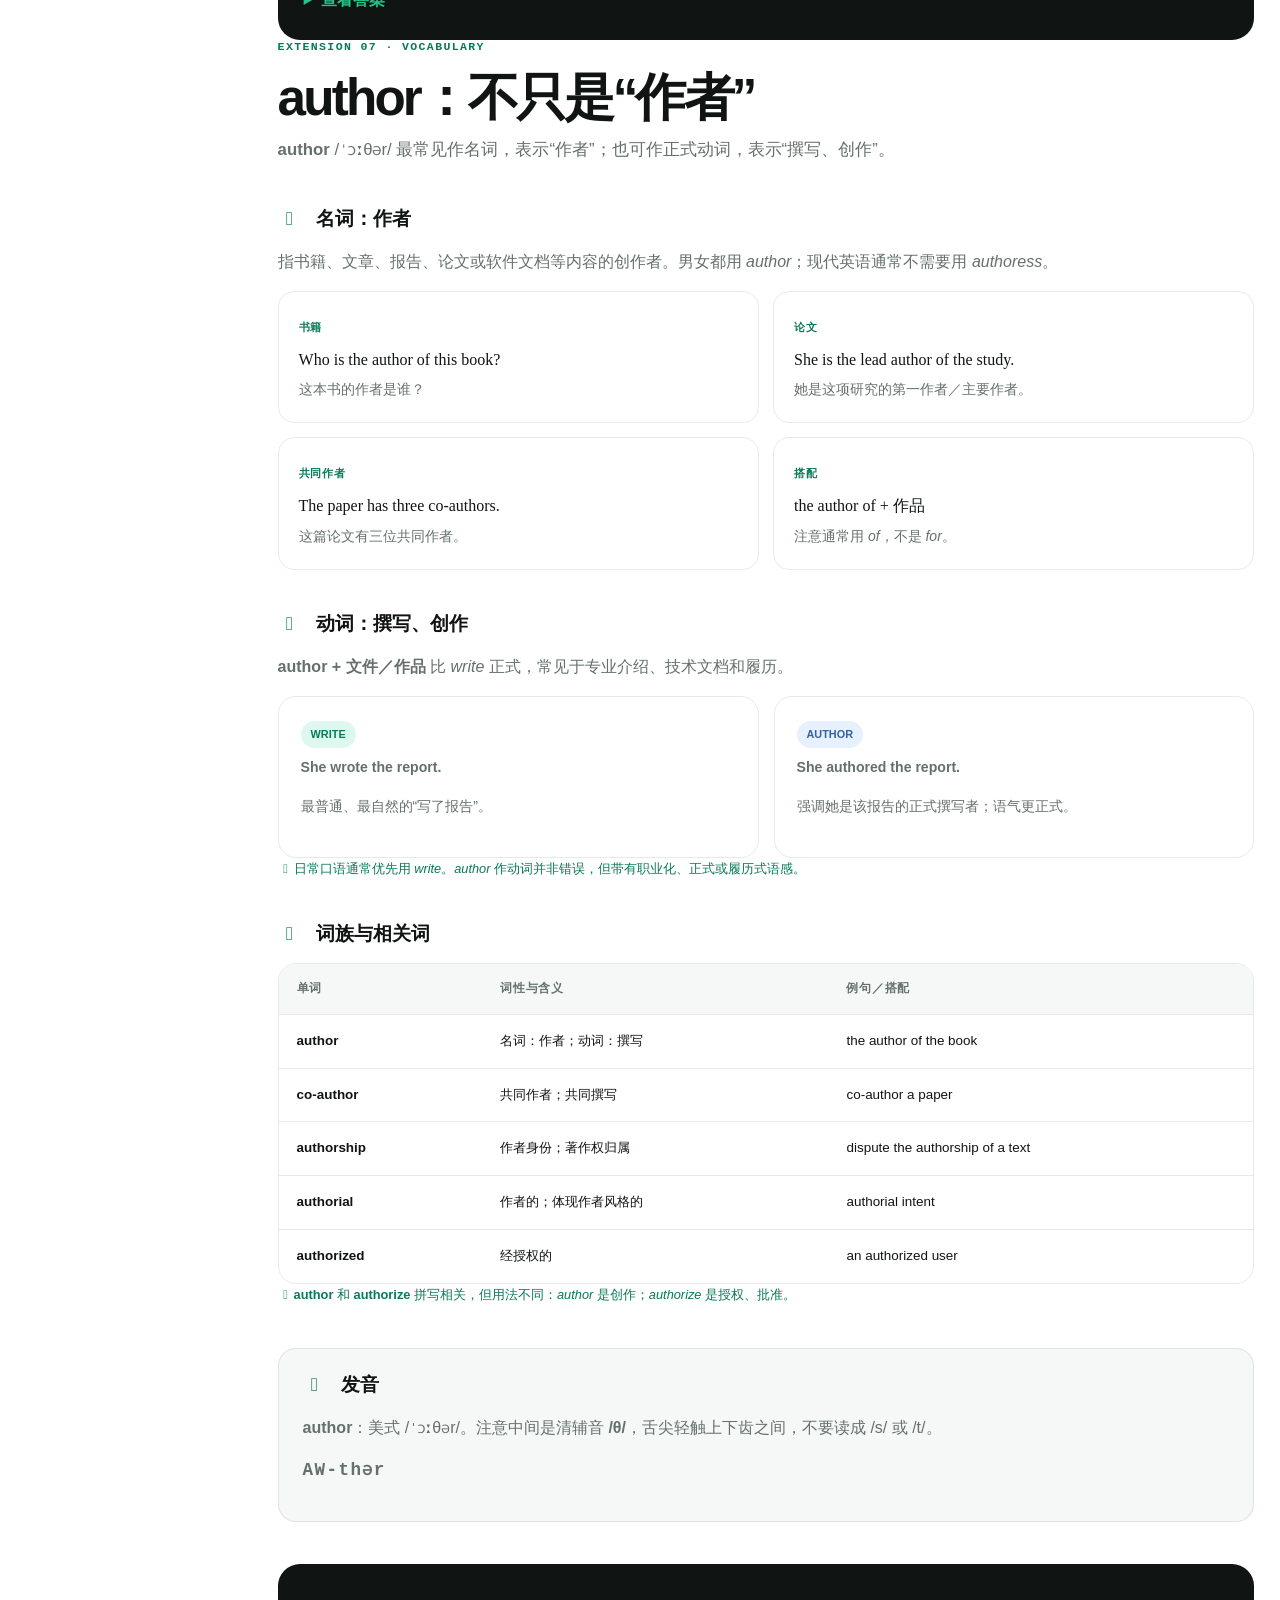
==== commit 14f7b41f: "explain PRD meanings" ====
--- a/extensions/index.html
+++ b/extensions/index.html
@@ -30,7 +30,7 @@
       <span class="eyebrow"><i class="fa-solid fa-compass me-2"></i>Beyond the show</span>
       <h1>拓展学习</h1>
       <p>记录独立询问、但不直接属于《The Office》台词的词汇、词族、语法和表达。与剧集课程分开整理，方便集中复习。</p>
-      <div class="extension-stats"><span><strong>11</strong> 个主题</span><span><strong>60+</strong> 个沟通表达</span></div>
+      <div class="extension-stats"><span><strong>12</strong> 个主题</span><span><strong>64+</strong> 个沟通表达</span></div>
     </div>
   </header>
 
@@ -49,6 +49,7 @@
         <a class="toc-link" href="#to-be-decided"><span>09</span><div>“待定”怎么说<small>TBD · pending · tentative</small></div></a>
         <a class="toc-link" href="#meeting-invitation-wording"><span>10</span><div>会议邀请措辞<small>align on · time slot · suitable</small></div></a>
         <a class="toc-link" href="#utilities-ontology-terms"><span>11</span><div>Utilities Ontology 架构术语<small>CIM · BFO · DER · MaCo</small></div></a>
+        <a class="toc-link" href="#prd"><span>12</span><div>PRD 的含义<small>产品需求文档 · 生产系统</small></div></a>
         <div class="sidebar-tip"><i class="fa-solid fa-bookmark"></i><p>以后独立询问的高价值英语内容会继续收录在这里。</p></div>
       </div>
     </aside>
@@ -768,6 +769,60 @@
           <details><summary>查看答案</summary><p>1. Information　2. Resource(s)　3. Communication　4. 顶层本体</p></details>
         </div>
       </section>
+
+      <section class="extension-topic" id="prd">
+        <div class="lesson-kicker"><span>EXTENSION 12 · ABBREVIATION</span></div>
+        <h2>PRD 是什么意思？</h2>
+        <p class="topic-lead"><strong>PRD</strong> 最常见的含义是 <strong>Product Requirements Document</strong>（产品需求文档），但在 SAP、运维和系统环境名称中，也可能表示 <strong>Production</strong>（生产系统）。必须结合上下文判断。</p>
+
+        <div class="note-section">
+          <h3><i class="fa-solid fa-file-lines"></i> 产品语境：Product Requirements Document</h3>
+          <p>PRD 用来说明“为什么做、为谁做、需要实现什么，以及如何判断完成”。它通常由产品经理主导，但会与设计、开发、测试及业务方共同完善。</p>
+          <div class="communication-table-wrap"><table class="communication-table">
+            <thead><tr><th>常见内容</th><th>说明</th></tr></thead>
+            <tbody>
+              <tr><td><strong>Problem statement</strong></td><td>要解决的用户或业务问题</td></tr>
+              <tr><td><strong>Goals and non-goals</strong></td><td>目标以及明确不做的范围</td></tr>
+              <tr><td><strong>User stories / use cases</strong></td><td>用户故事和使用场景</td></tr>
+              <tr><td><strong>Functional requirements</strong></td><td>产品必须具备的功能</td></tr>
+              <tr><td><strong>Acceptance criteria</strong></td><td>验收标准</td></tr>
+              <tr><td><strong>Success metrics</strong></td><td>衡量产品是否成功的指标</td></tr>
+              <tr><td><strong>Constraints and dependencies</strong></td><td>限制条件和依赖项</td></tr>
+            </tbody>
+          </table></div>
+          <div class="imitation-grid">
+            <div><span>阅读</span><p>Please review the PRD before the planning meeting.</p><small>请在规划会议前审阅产品需求文档。</small></div>
+            <div><span>更新</span><p>I’ve updated the acceptance criteria in the PRD.</p><small>我已经更新了 PRD 中的验收标准。</small></div>
+            <div><span>澄清</span><p>This requirement isn’t clearly defined in the PRD.</p><small>这项需求在 PRD 中没有明确定义。</small></div>
+            <div><span>定稿</span><p>We need to finalize the PRD before development starts.</p><small>开发开始前，我们需要敲定 PRD。</small></div>
+          </div>
+        </div>
+
+        <div class="note-section">
+          <h3><i class="fa-solid fa-server"></i> 系统语境：Production</h3>
+          <p>在 SAP 系统、服务器名、工单和部署流程中，<strong>PRD</strong> 可能是 <strong>production</strong> 的系统代码，表示真实业务运行的生产环境。</p>
+          <div class="compare-grid">
+            <div class="compare-card"><span class="compare-label green">产品文档</span><p><strong>Please update the PRD.</strong></p><p>这里通常指更新产品需求文档。</p></div>
+            <div class="compare-card"><span class="compare-label blue">系统环境</span><p><strong>The issue only occurs in PRD.</strong></p><p>这里通常指问题只出现在生产系统。</p></div>
+          </div>
+          <div class="usage-note"><i class="fa-solid fa-circle-info"></i>系统代码由企业自行命名。常见的环境缩写可能包括 <em>DEV</em>（开发）、<em>QAS/QA</em>（质量保证／测试）和 <em>PRD/PROD</em>（生产），但应以当前项目的命名规范为准。</div>
+        </div>
+
+        <div class="note-section">
+          <h3><i class="fa-solid fa-scale-balanced"></i> 如何快速判断</h3>
+          <div class="communication-category-grid">
+            <article><span>document</span><h4>review / update / write the PRD</h4><p>出现审阅、更新、需求、功能、验收标准时，通常是产品需求文档。</p></article>
+            <article><span>environment</span><h4>deploy to / test in / issue in PRD</h4><p>出现部署、系统连接、环境和生产故障时，通常是生产系统。</p></article>
+            <article><span>确认含义</span><h4>What does PRD stand for here?</h4><p>这个上下文中的 PRD 指什么？这是最直接的确认方式。</p></article>
+          </div>
+        </div>
+
+        <div class="practice-card">
+          <div><span class="eyebrow">Active recall</span><h3>判断 PRD 的含义</h3></div>
+          <ol><li>“Please add the user story to the PRD.” → 指什么？</li><li>“The fix has not been deployed to PRD yet.” → 指什么？</li><li>PRD 作为产品文档的完整展开是什么？</li></ol>
+          <details><summary>查看答案</summary><p>1. Product Requirements Document　2. Production environment/system　3. Product Requirements Document</p></details>
+        </div>
+      </section>
     </div>
   </main>
 
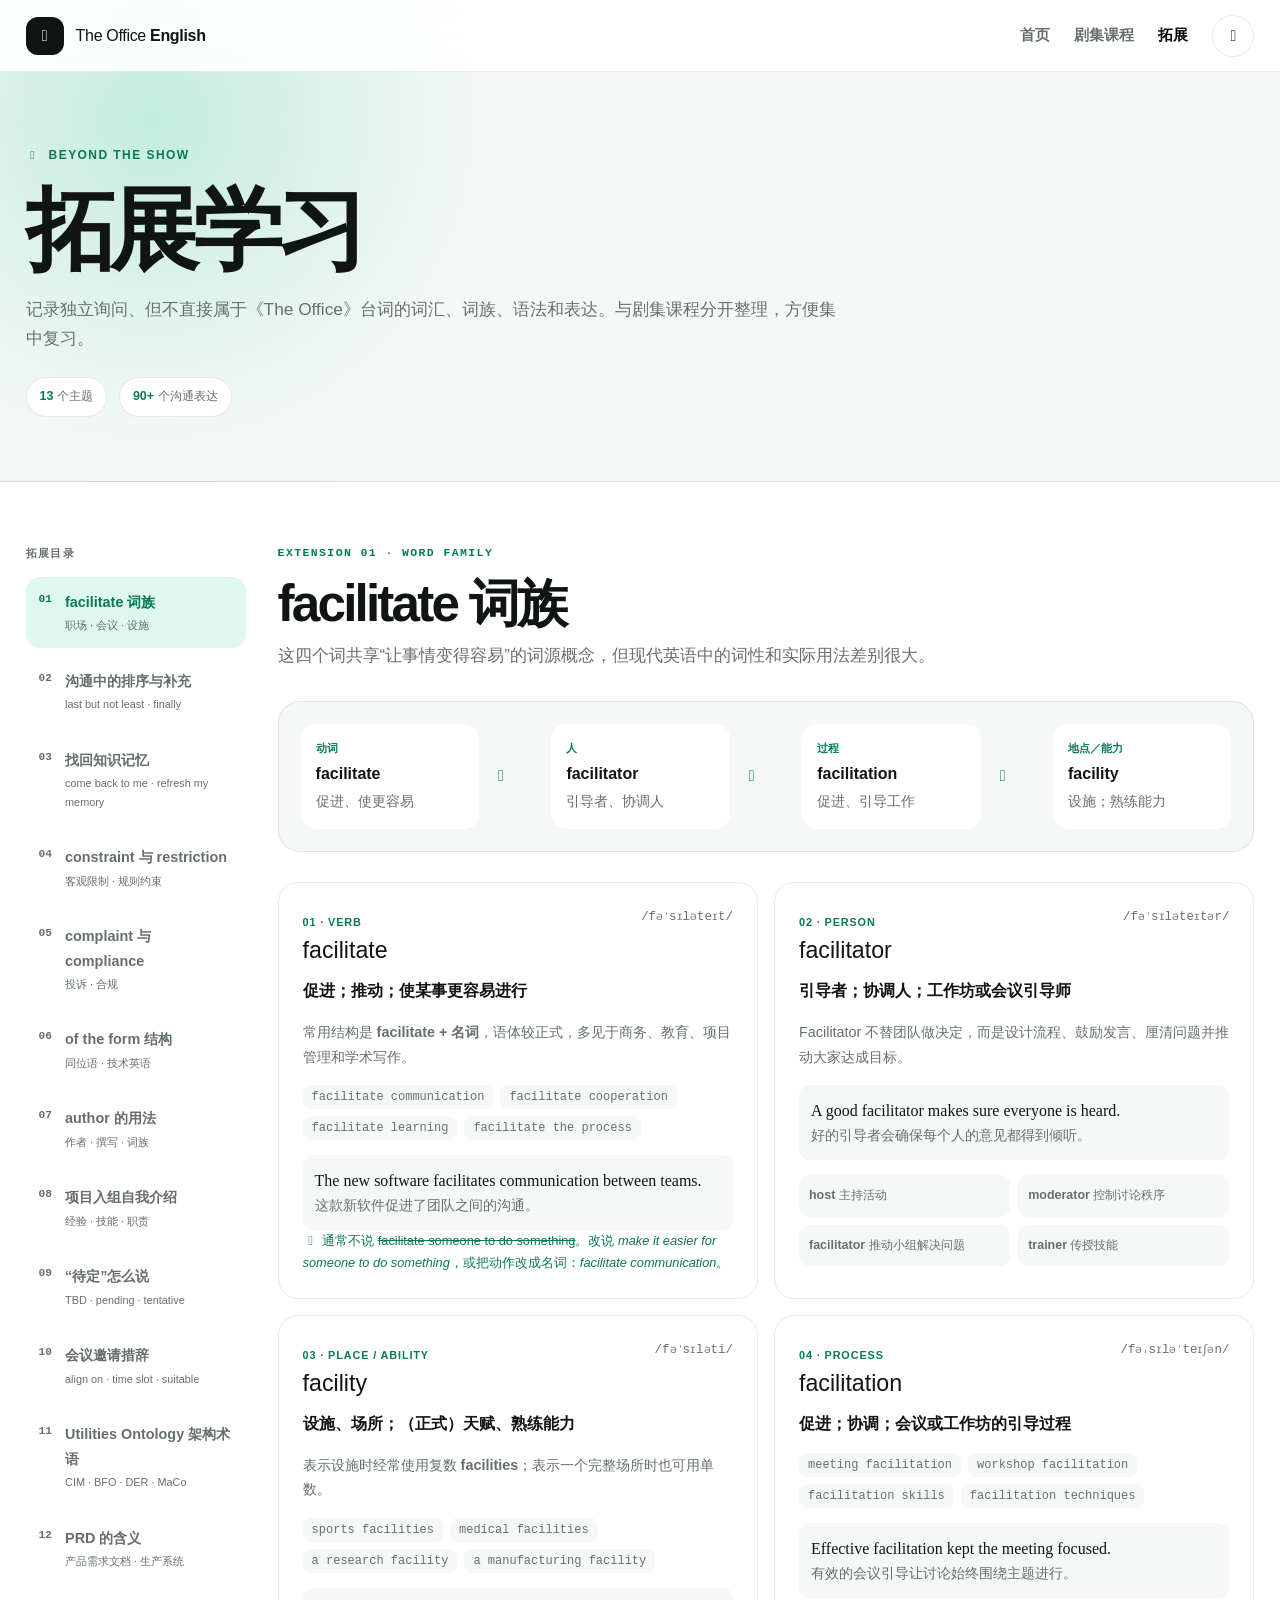
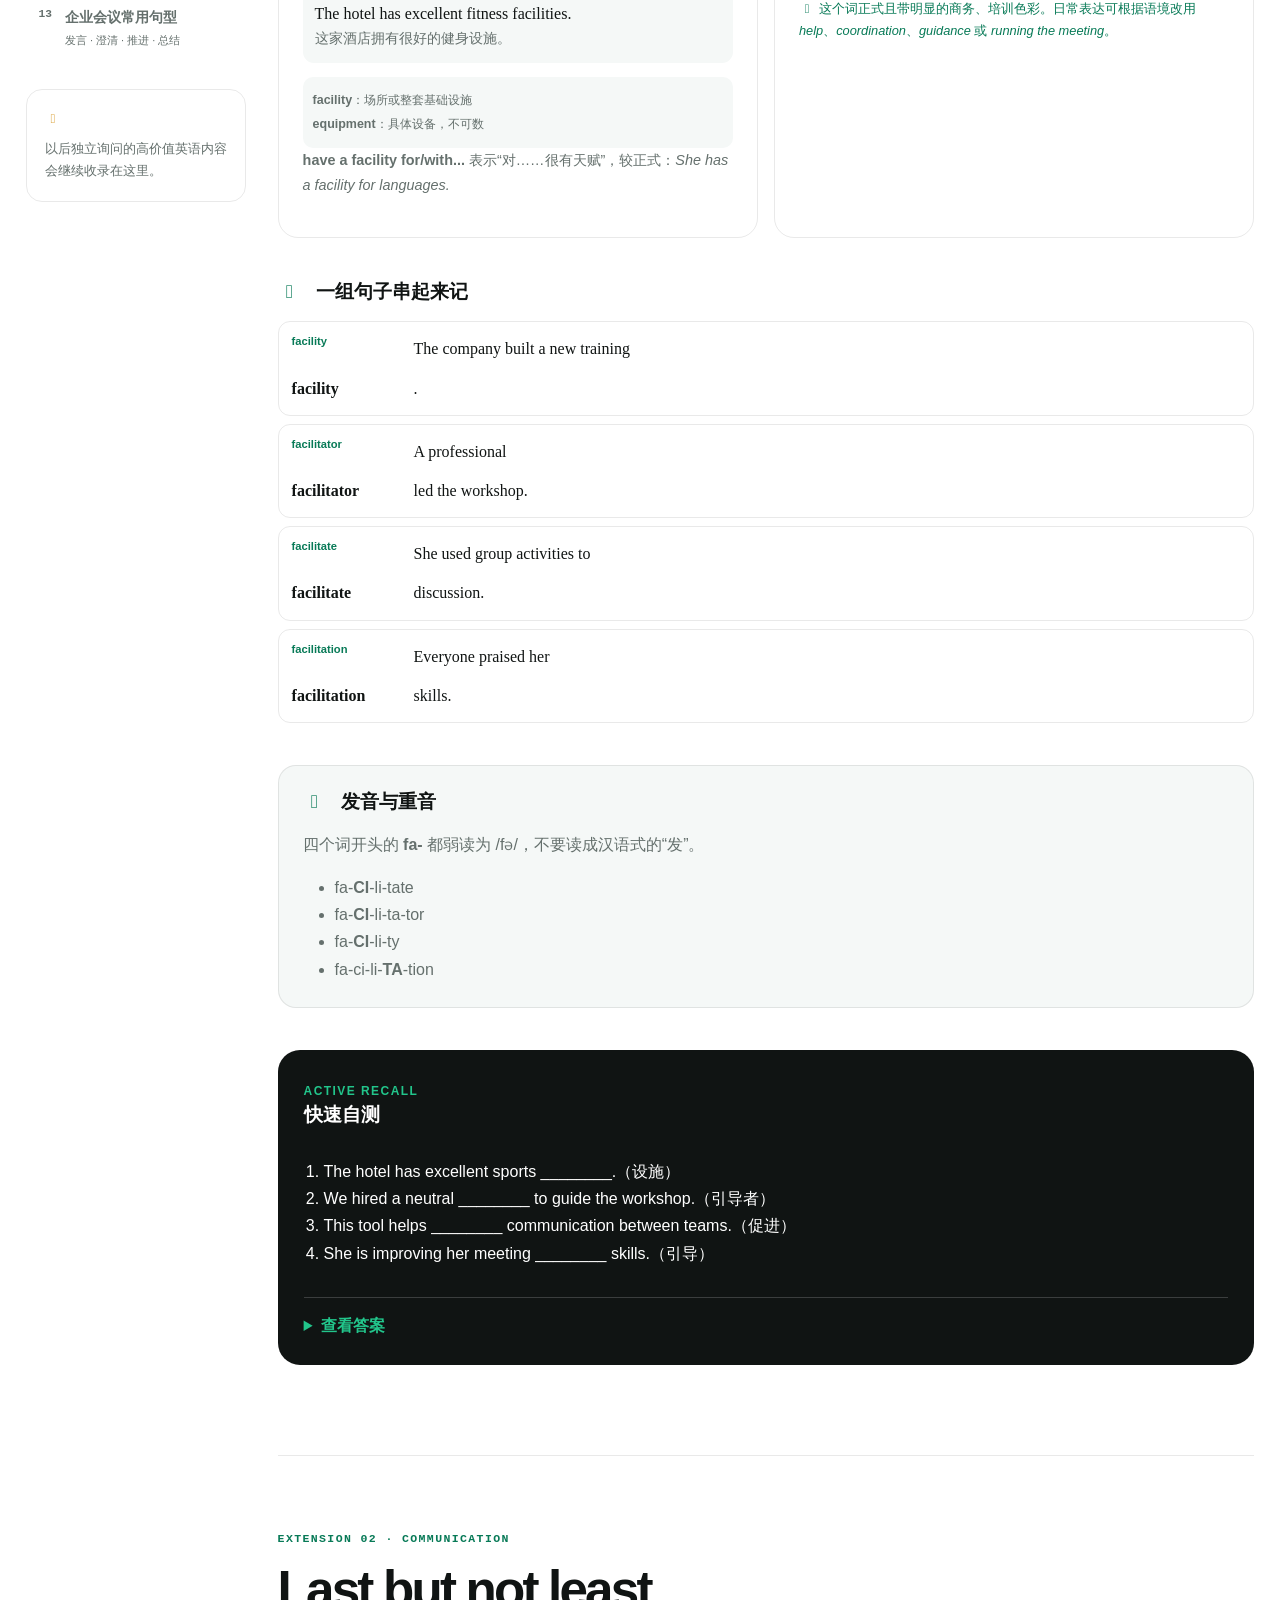
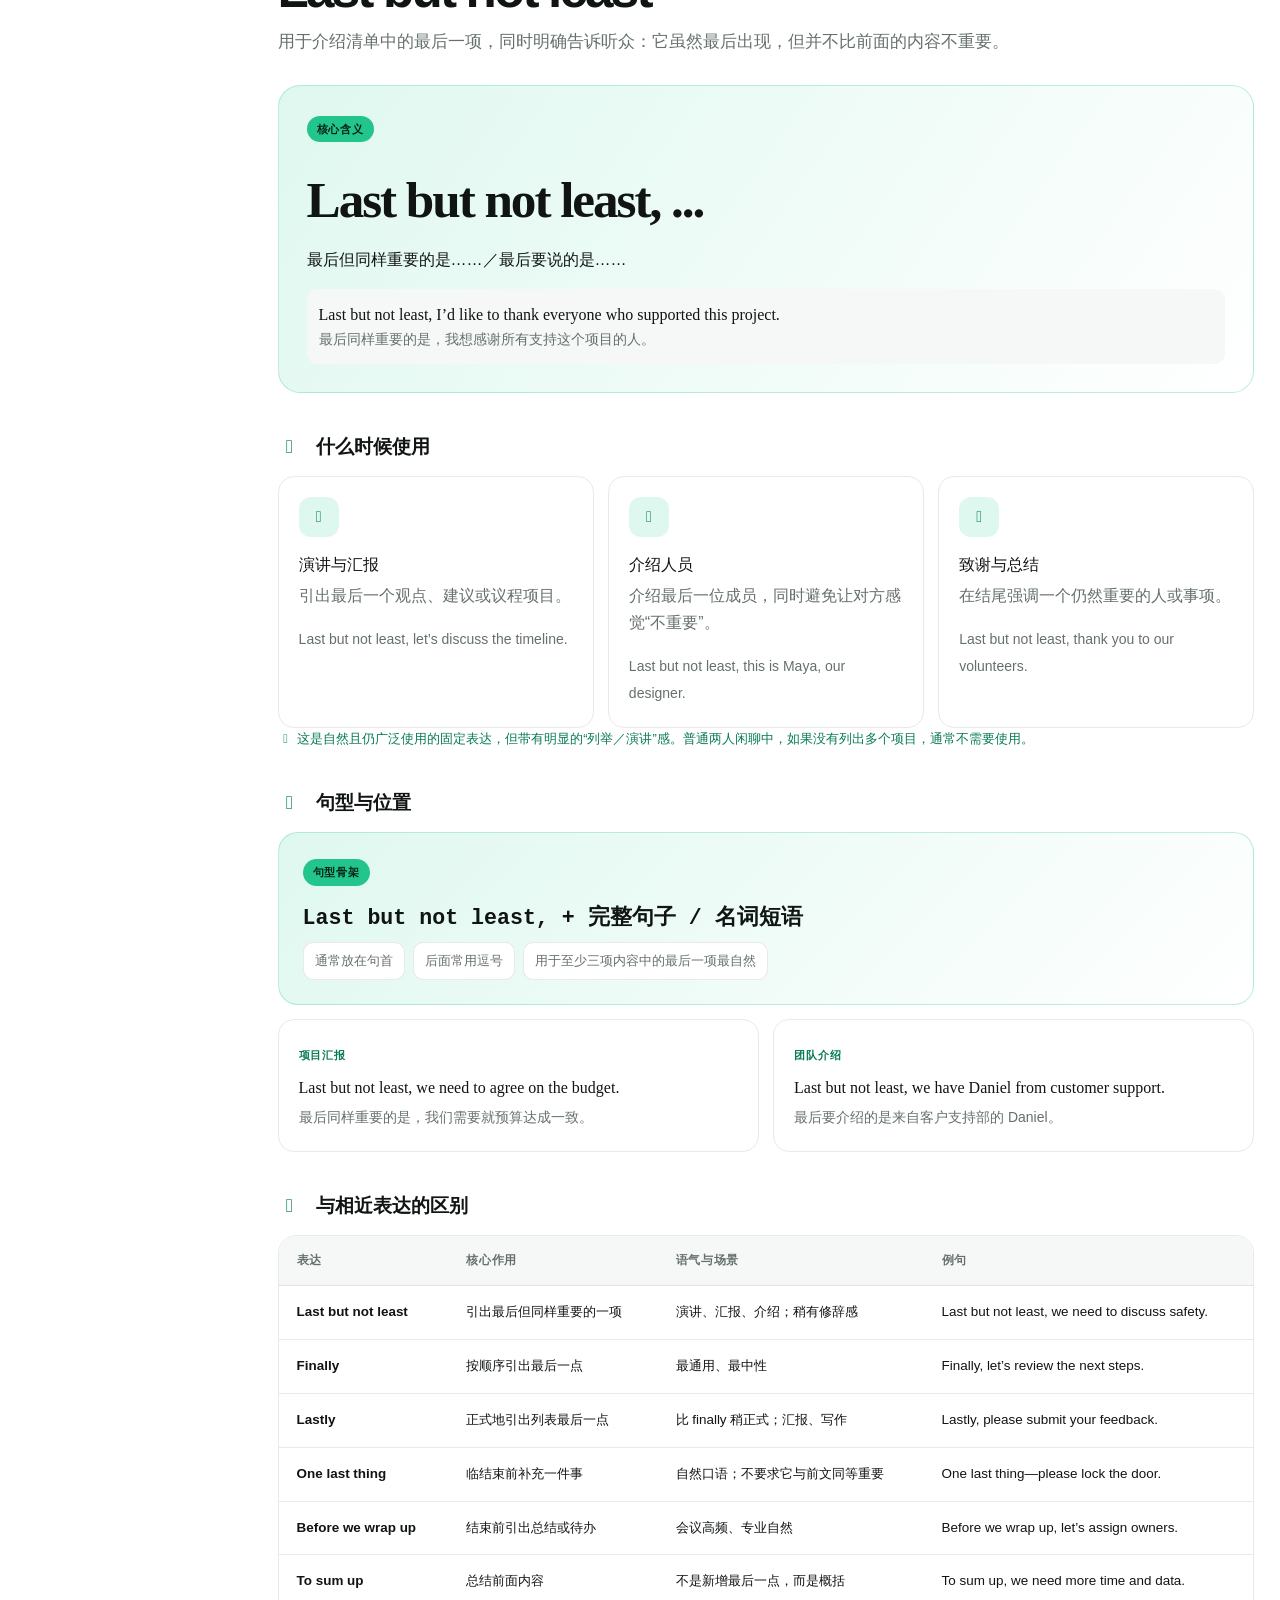
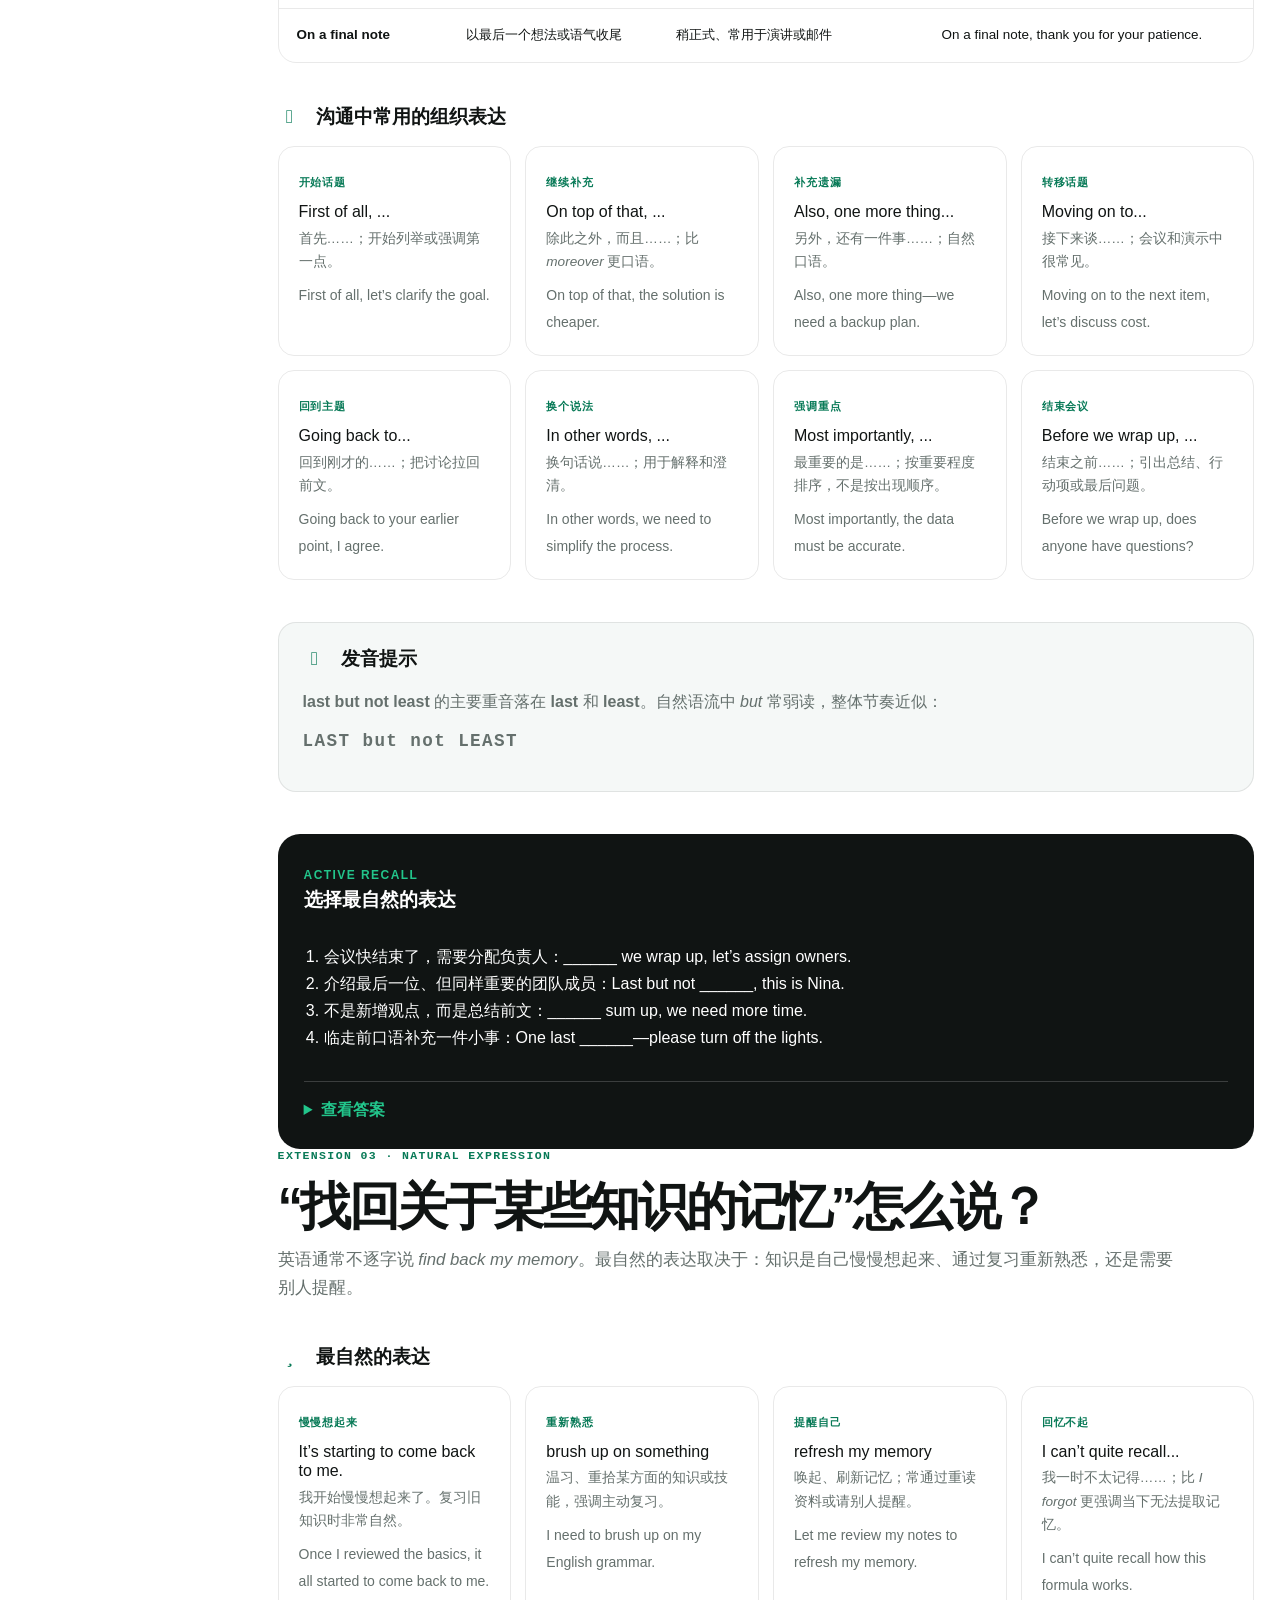
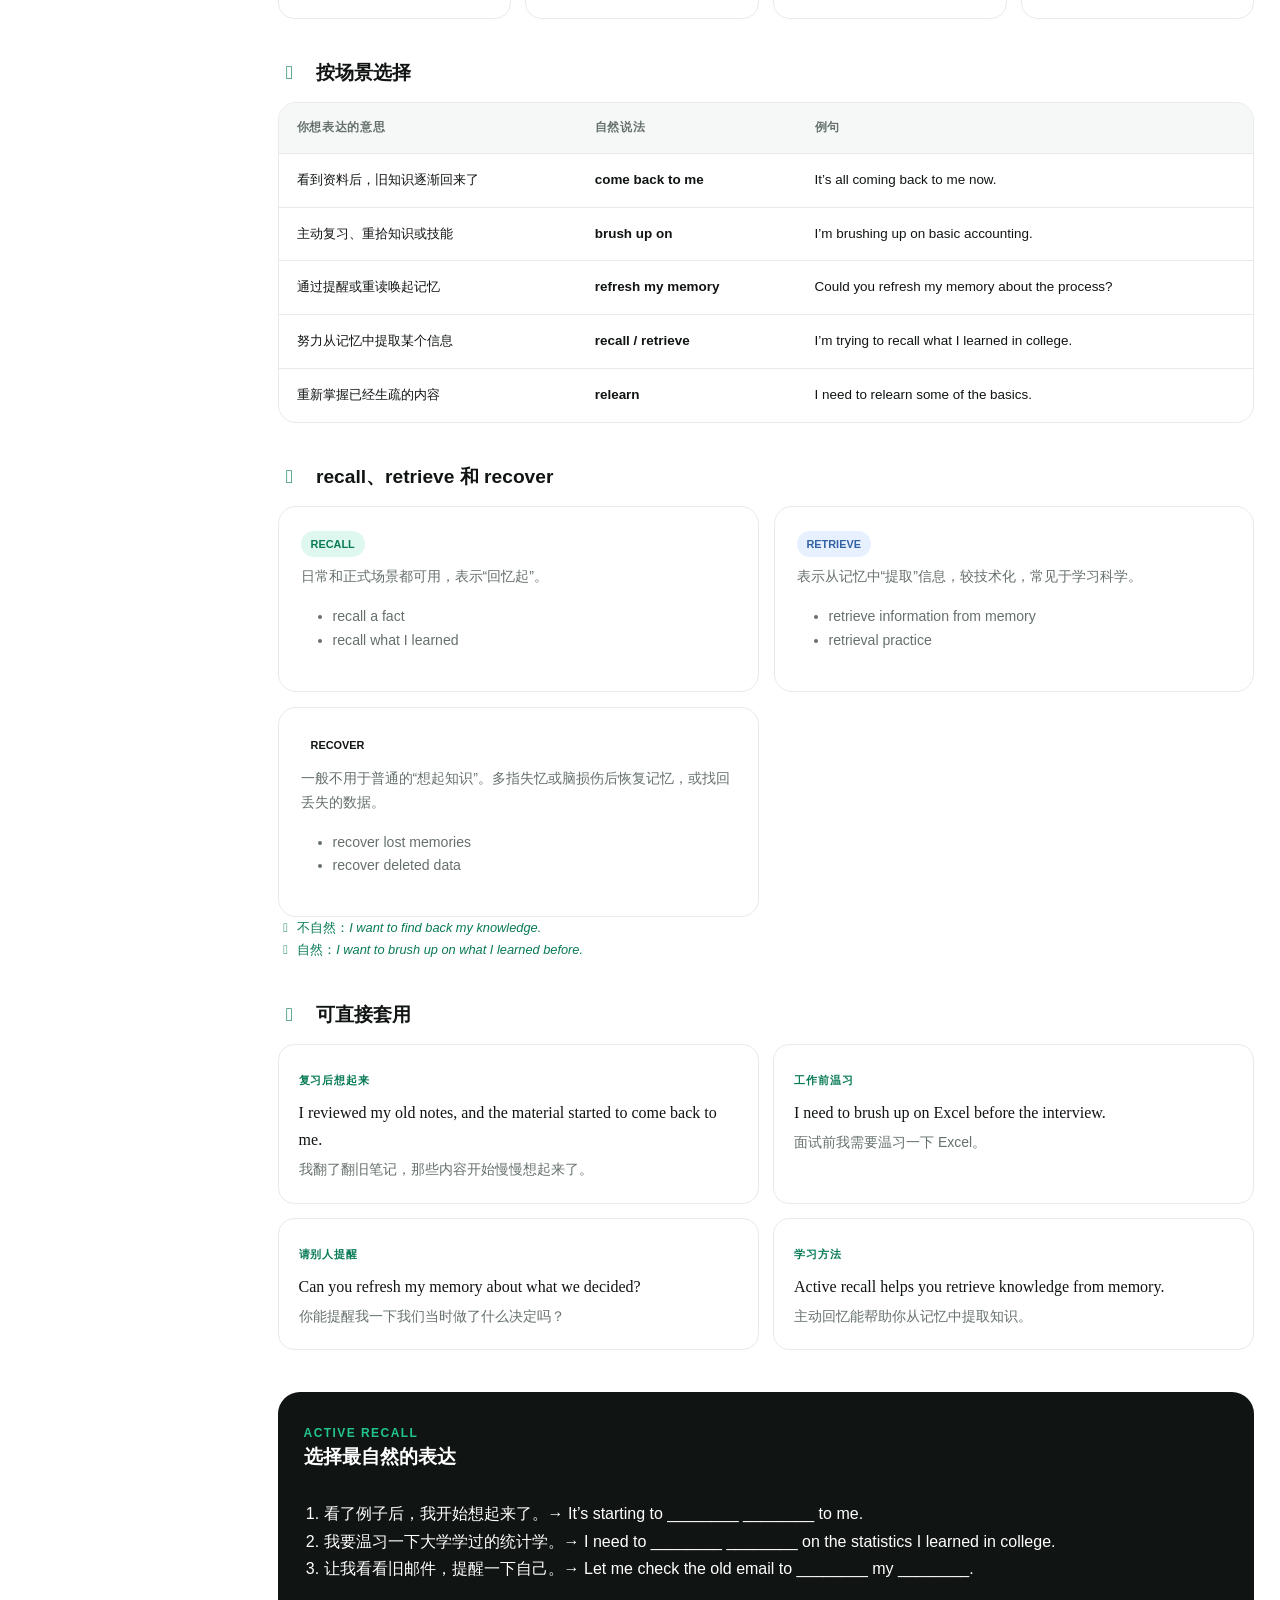
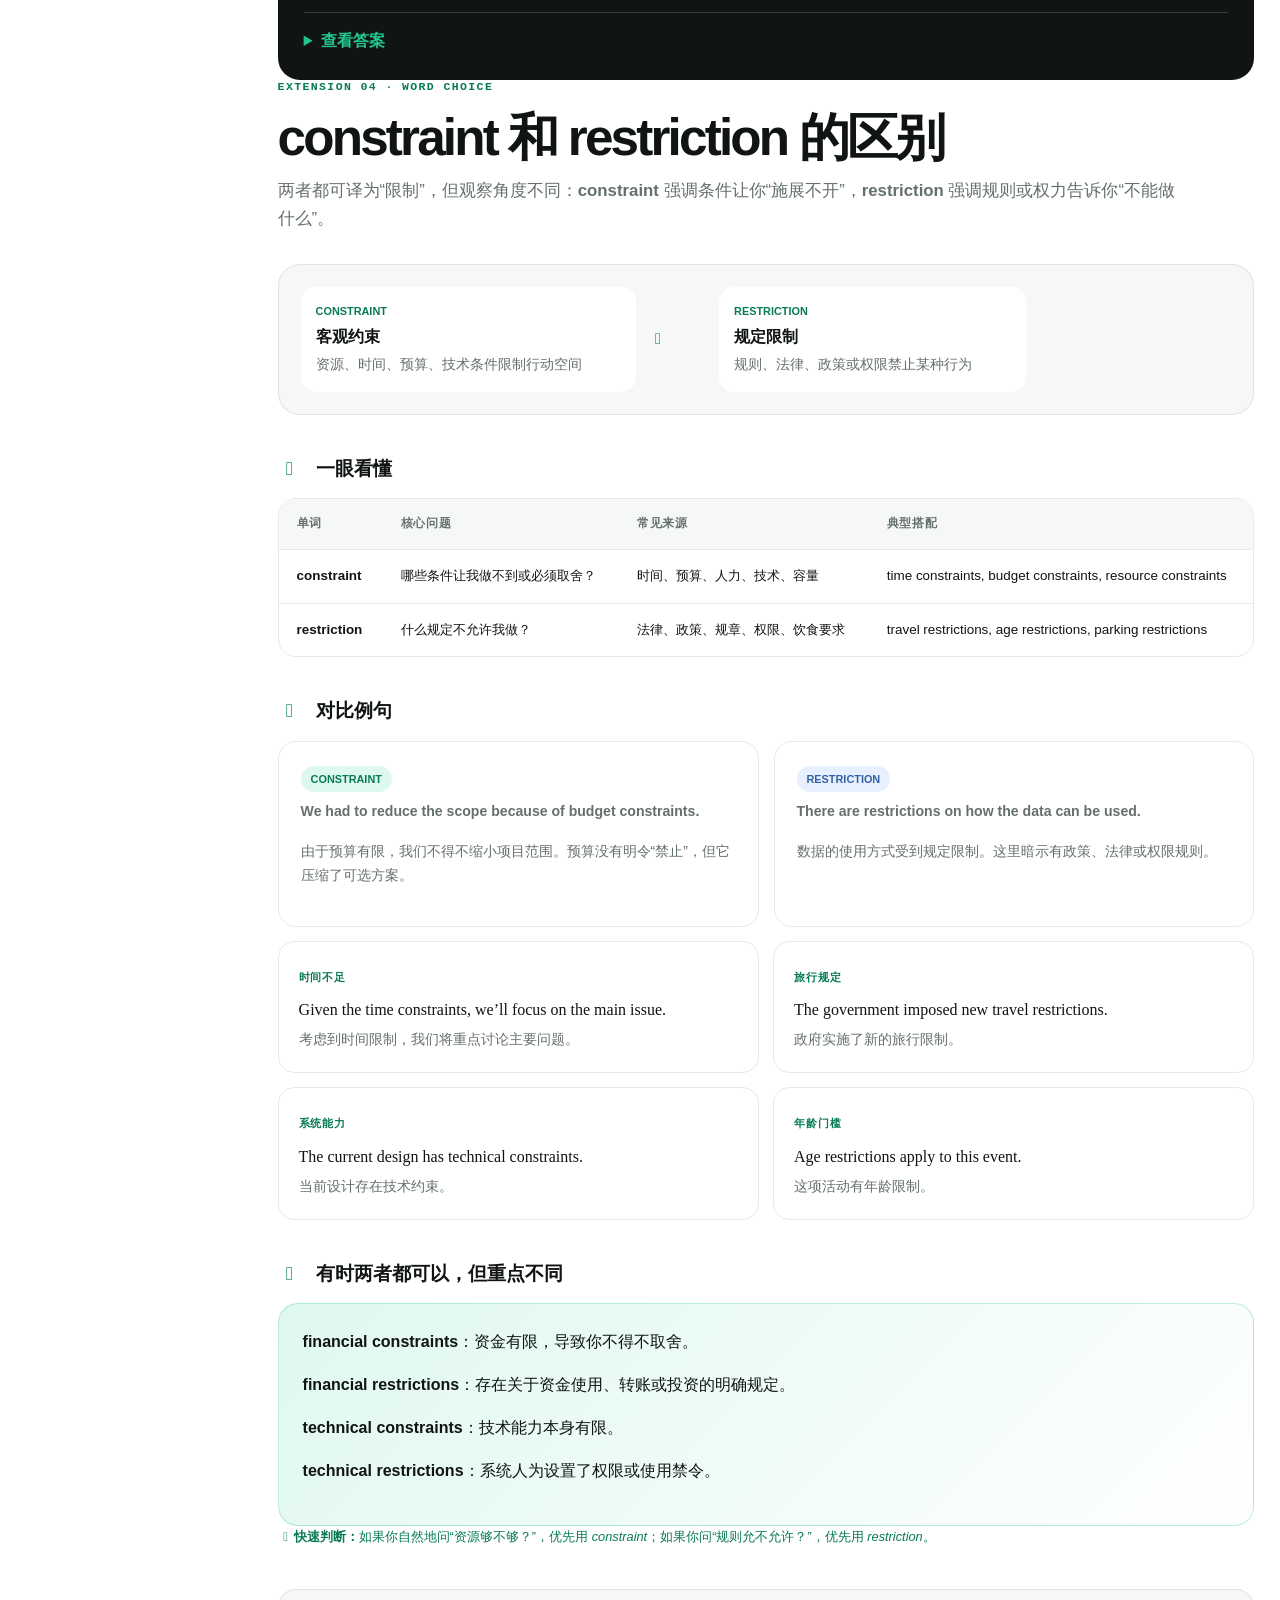
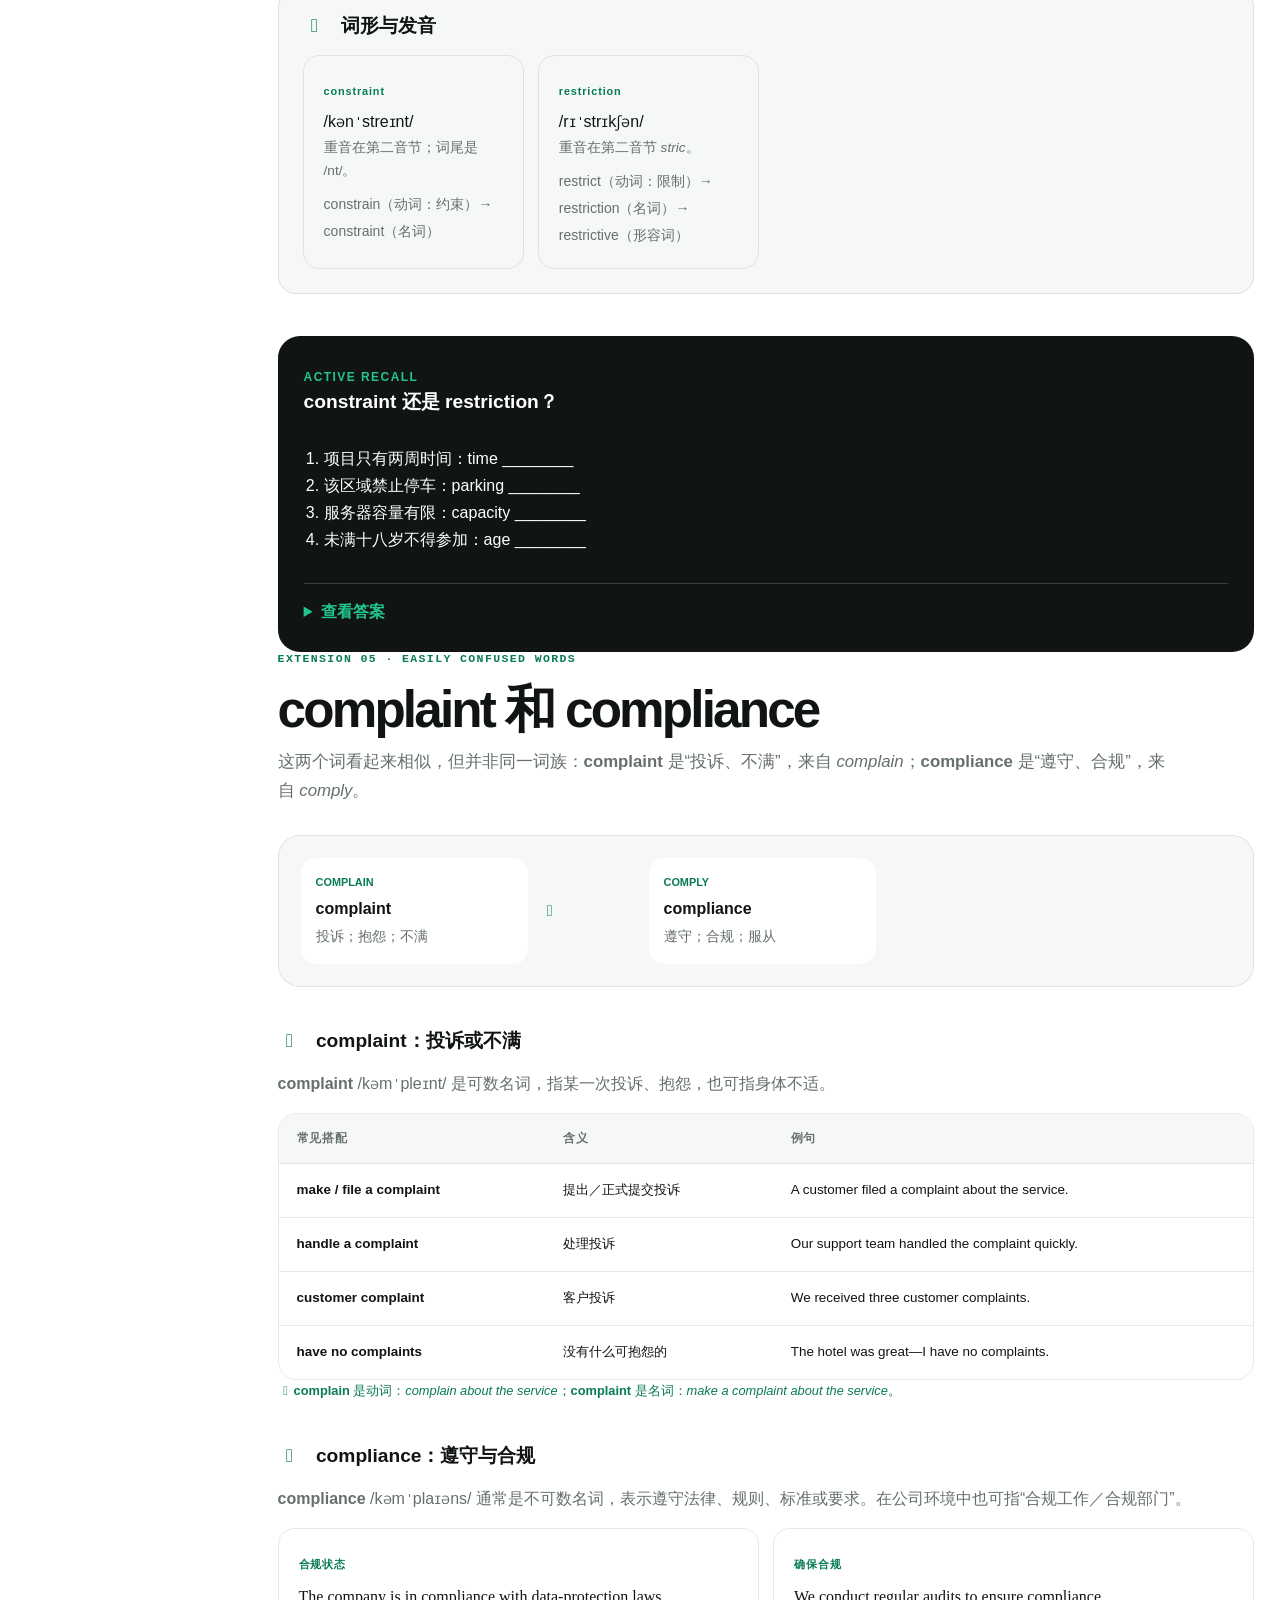
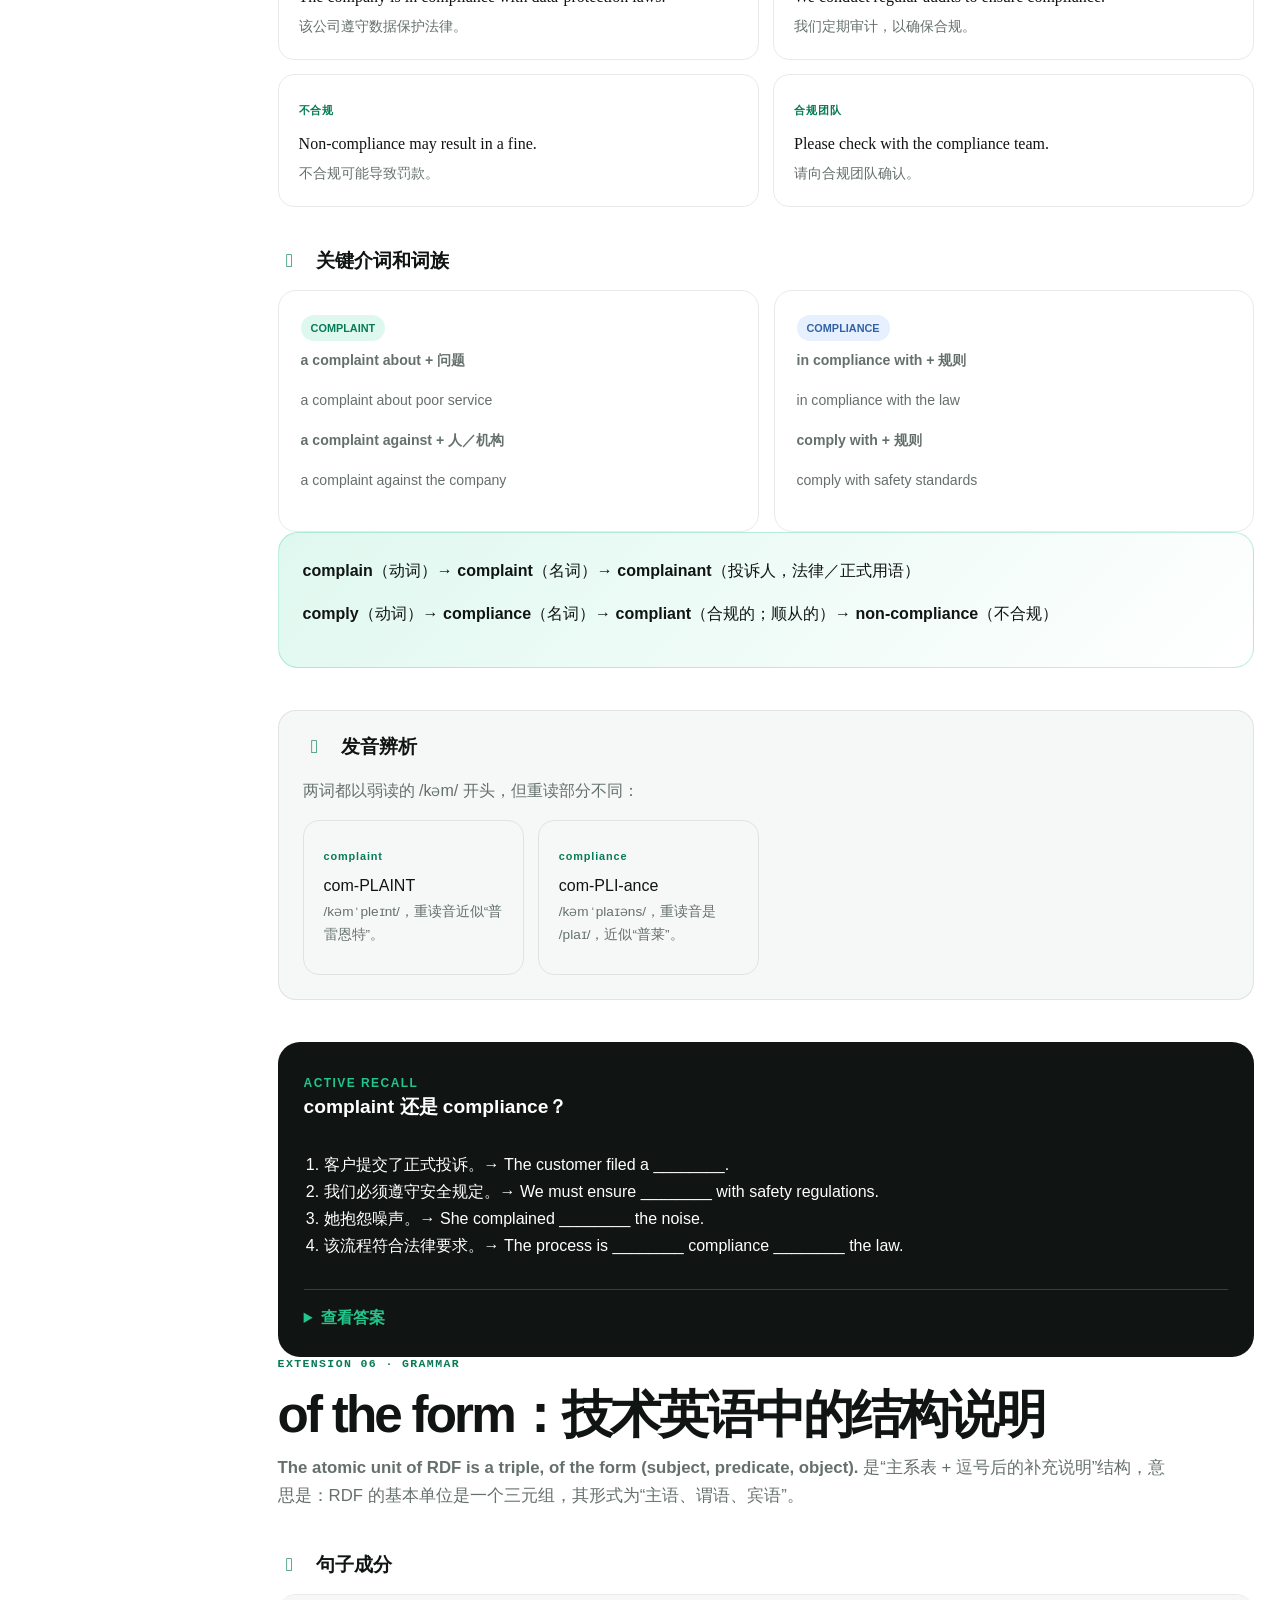
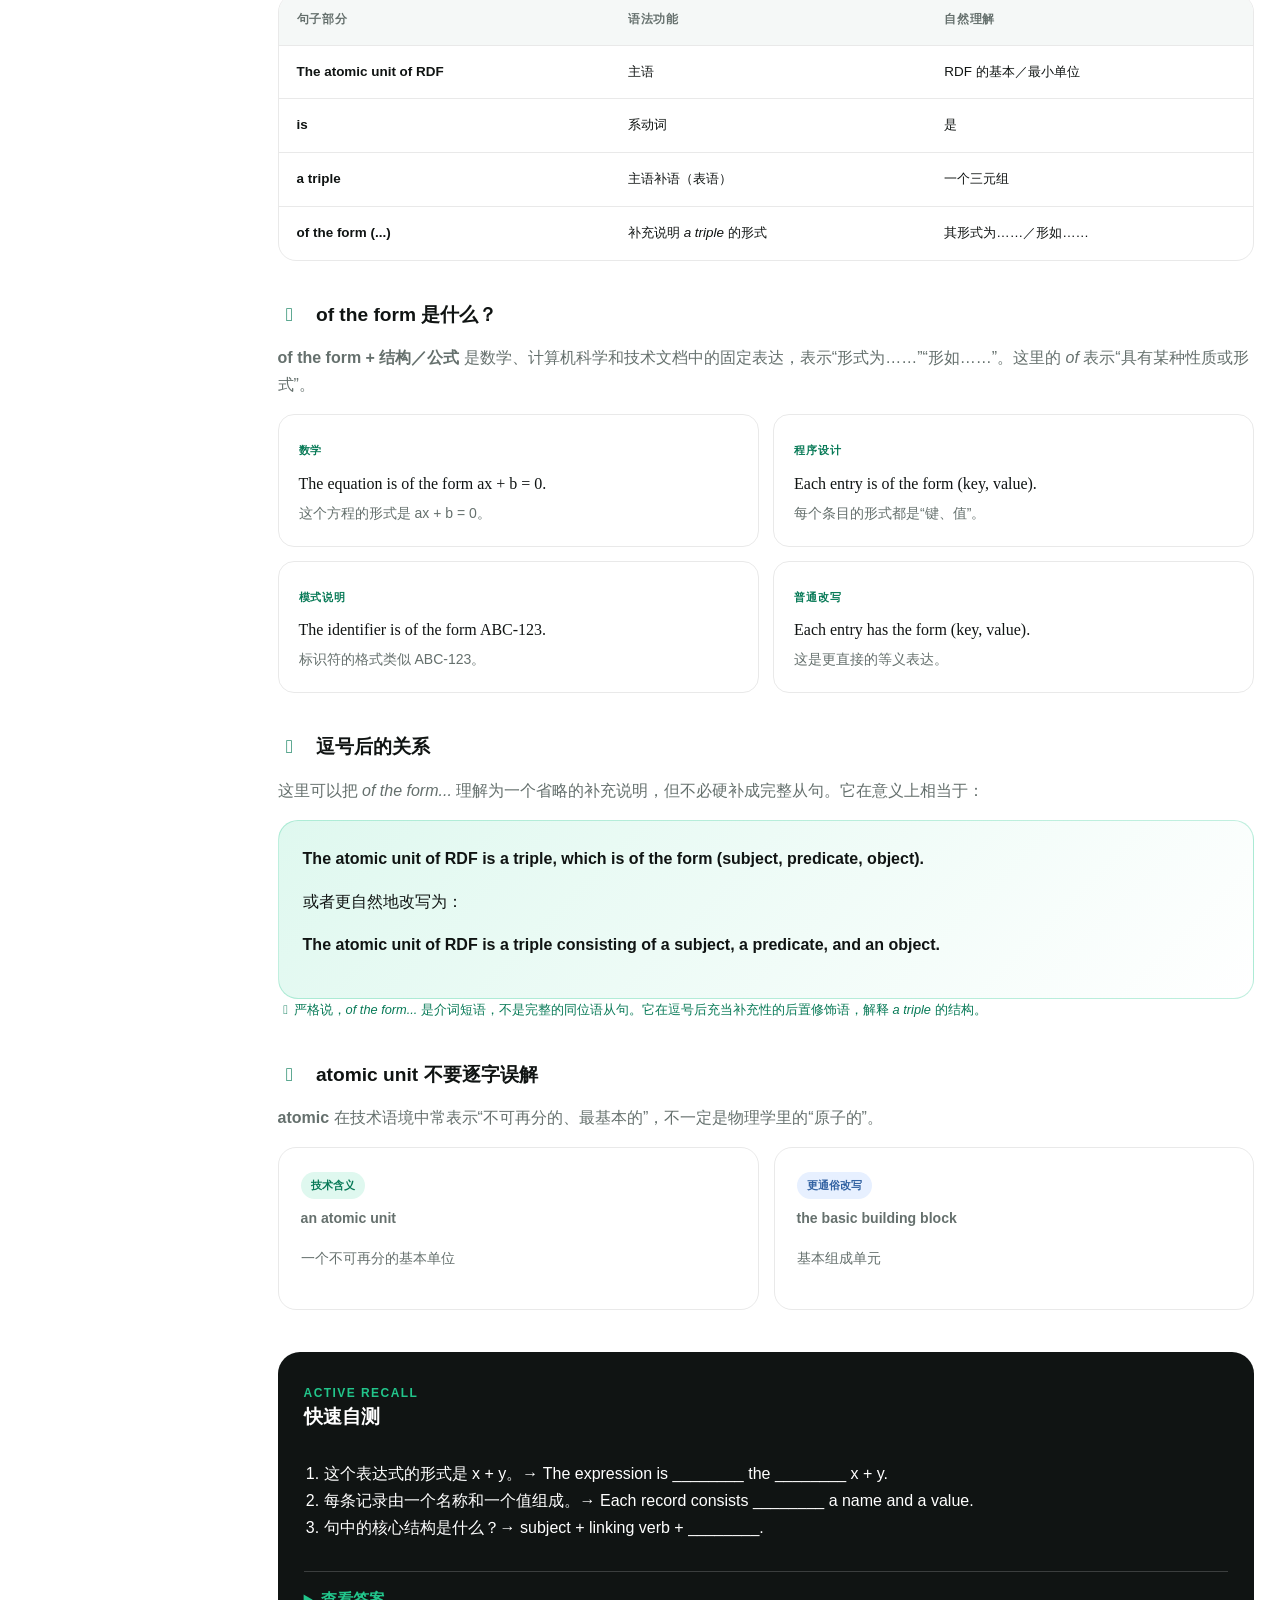
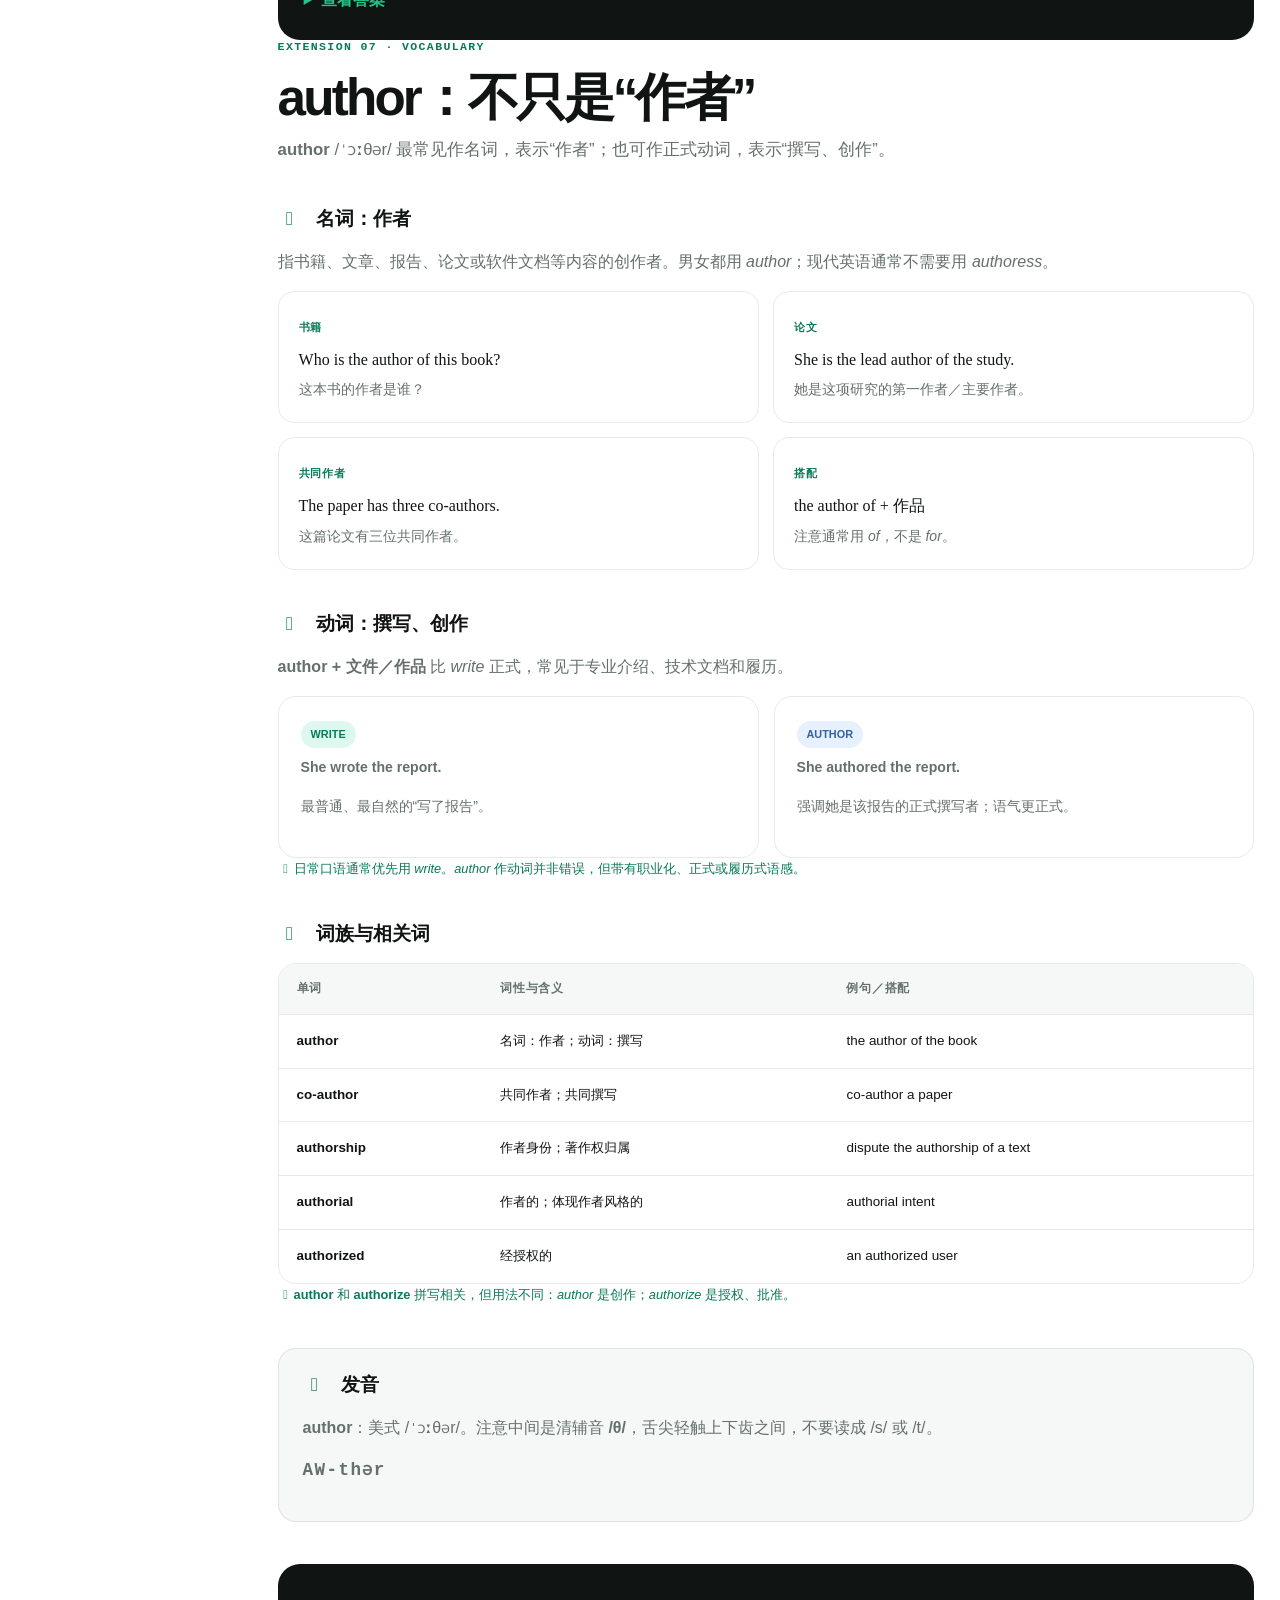
==== commit 4902d843: "add internal meeting phrase guide" ====
--- a/extensions/index.html
+++ b/extensions/index.html
@@ -30,7 +30,7 @@
       <span class="eyebrow"><i class="fa-solid fa-compass me-2"></i>Beyond the show</span>
       <h1>拓展学习</h1>
       <p>记录独立询问、但不直接属于《The Office》台词的词汇、词族、语法和表达。与剧集课程分开整理，方便集中复习。</p>
-      <div class="extension-stats"><span><strong>12</strong> 个主题</span><span><strong>64+</strong> 个沟通表达</span></div>
+      <div class="extension-stats"><span><strong>13</strong> 个主题</span><span><strong>90+</strong> 个沟通表达</span></div>
     </div>
   </header>
 
@@ -50,6 +50,7 @@
         <a class="toc-link" href="#meeting-invitation-wording"><span>10</span><div>会议邀请措辞<small>align on · time slot · suitable</small></div></a>
         <a class="toc-link" href="#utilities-ontology-terms"><span>11</span><div>Utilities Ontology 架构术语<small>CIM · BFO · DER · MaCo</small></div></a>
         <a class="toc-link" href="#prd"><span>12</span><div>PRD 的含义<small>产品需求文档 · 生产系统</small></div></a>
+        <a class="toc-link" href="#internal-meeting-phrases"><span>13</span><div>企业会议常用句型<small>发言 · 澄清 · 推进 · 总结</small></div></a>
         <div class="sidebar-tip"><i class="fa-solid fa-bookmark"></i><p>以后独立询问的高价值英语内容会继续收录在这里。</p></div>
       </div>
     </aside>
@@ -823,6 +824,115 @@
           <details><summary>查看答案</summary><p>1. Product Requirements Document　2. Production environment/system　3. Product Requirements Document</p></details>
         </div>
       </section>
+
+      <section class="extension-topic" id="internal-meeting-phrases">
+        <div class="lesson-kicker"><span>EXTENSION 13 · MEETING CHEAT SHEET</span></div>
+        <h2>企业内部英语会议常用句型</h2>
+        <p class="topic-lead">开会前不必背复杂表达。优先掌握“进入话题、表达观点、澄清、不同意、推进、确认行动项”六类句型，就足以应对大多数内部会议。</p>
+
+        <div class="note-section">
+          <h3><i class="fa-solid fa-bolt"></i> 会前速记：最实用的 12 句</h3>
+          <div class="communication-category-grid">
+            <article><span>开始</span><h4>Shall we get started?</h4><p>我们开始吧？</p></article>
+            <article><span>目的</span><h4>The goal of today’s meeting is to...</h4><p>今天会议的目标是……</p></article>
+            <article><span>观点</span><h4>From my perspective, ...</h4><p>从我的角度来看……</p></article>
+            <article><span>补充</span><h4>Just to add to that, ...</h4><p>补充一下刚才的观点……</p></article>
+            <article><span>澄清</span><h4>Could you clarify what you mean by...?</h4><p>你能解释一下……具体是什么意思吗？</p></article>
+            <article><span>确认</span><h4>Just to make sure I understood correctly, ...</h4><p>我确认一下自己是否理解正确……</p></article>
+            <article><span>没听清</span><h4>Could you say that again, please?</h4><p>可以再说一遍吗？</p></article>
+            <article><span>不同意</span><h4>I see your point, but...</h4><p>我理解你的观点，不过……</p></article>
+            <article><span>拉回主题</span><h4>Could we go back to the main question?</h4><p>我们可以回到主要问题吗？</p></article>
+            <article><span>下一步</span><h4>What would be the next step?</h4><p>下一步应该是什么？</p></article>
+            <article><span>行动项</span><h4>Who will take ownership of this?</h4><p>这件事由谁负责？</p></article>
+            <article><span>总结</span><h4>Let me quickly summarize what we agreed on.</h4><p>我快速总结一下我们达成的共识。</p></article>
+          </div>
+        </div>
+
+        <div class="note-section">
+          <h3><i class="fa-solid fa-play"></i> 1. 开始会议和说明目标</h3>
+          <div class="imitation-grid">
+            <div><span>开始</span><p>Shall we get started?</p><small>我们开始吧？语气礼貌自然。</small></div>
+            <div><span>说明目标</span><p>The goal of today’s meeting is to align on the scope.</p><small>今天会议的目标是就范围达成一致。</small></div>
+            <div><span>说明议程</span><p>We have three items on the agenda today.</p><small>今天的议程有三项。</small></div>
+            <div><span>时间限制</span><p>We have 30 minutes, so let’s focus on the key decisions.</p><small>我们有 30 分钟，所以重点讨论关键决策。</small></div>
+          </div>
+        </div>
+
+        <div class="note-section">
+          <h3><i class="fa-solid fa-comment"></i> 2. 表达观点和补充信息</h3>
+          <div class="communication-table-wrap"><table class="communication-table">
+            <thead><tr><th>目的</th><th>表达</th><th>语气</th></tr></thead>
+            <tbody>
+              <tr><td>表达看法</td><td><strong>From my perspective, the main risk is the integration effort.</strong></td><td>专业、中性</td></tr>
+              <tr><td>提出建议</td><td><strong>My suggestion would be to start with a small proof of concept.</strong></td><td>比直接说 <em>We should</em> 更柔和</td></tr>
+              <tr><td>补充观点</td><td><strong>Just to add to what Anna said, we also need to consider maintenance.</strong></td><td>承接他人观点</td></tr>
+              <tr><td>强调重点</td><td><strong>The key point for me is...</strong></td><td>突出核心信息</td></tr>
+              <tr><td>分享经验</td><td><strong>Based on my experience with similar projects, ...</strong></td><td>用经验支撑观点</td></tr>
+            </tbody>
+          </table></div>
+        </div>
+
+        <div class="note-section">
+          <h3><i class="fa-solid fa-circle-question"></i> 3. 澄清、确认和争取思考时间</h3>
+          <div class="imitation-grid">
+            <div><span>请求解释</span><p>Could you clarify what you mean by “mapping layer”?</p><small>你能解释一下 “mapping layer” 的具体含义吗？</small></div>
+            <div><span>复述确认</span><p>Just to make sure I understood correctly, you’re suggesting that we start with CIM, right?</p><small>确认一下：你建议我们从 CIM 开始，对吗？</small></div>
+            <div><span>确认范围</span><p>Are we talking about the initial scope or the long-term target?</p><small>我们说的是初始范围，还是长期目标？</small></div>
+            <div><span>需要思考</span><p>Let me think about that for a moment.</p><small>让我想一下。</small></div>
+            <div><span>稍后回答</span><p>I don’t have the answer right now, but I can check and get back to you.</p><small>我现在没有答案，但可以确认后回复你。</small></div>
+            <div><span>没听清</span><p>Sorry, I didn’t catch the last part. Could you repeat it?</p><small>抱歉，最后一部分我没听清，可以再说一次吗？</small></div>
+          </div>
+        </div>
+
+        <div class="note-section">
+          <h3><i class="fa-solid fa-code-compare"></i> 4. 同意与礼貌地不同意</h3>
+          <div class="compare-grid">
+            <div class="compare-card"><span class="compare-label green">同意</span><p>I agree with that approach.</p><p>That makes sense to me.</p><p>We’re on the same page.</p></div>
+            <div class="compare-card"><span class="compare-label blue">部分同意</span><p>I agree in principle, but I have one concern.</p><p>I see your point. At the same time, we should consider...</p></div>
+            <div class="compare-card"><span class="compare-label amber">提出异议</span><p>I’m not sure that would work in our case.</p><p>Could there be another way to approach this?</p></div>
+          </div>
+          <div class="usage-note"><i class="fa-solid fa-lightbulb"></i>尽量避免只说 <em>You’re wrong</em>。先承认对方观点，再说明顾虑，会更符合企业内部协作语气。</div>
+        </div>
+
+        <div class="note-section">
+          <h3><i class="fa-solid fa-forward"></i> 5. 推进讨论和控制范围</h3>
+          <div class="communication-category-grid">
+            <article><span>进入下一项</span><h4>Shall we move on to the next topic?</h4><p>我们进入下一个议题吧？</p></article>
+            <article><span>回到主题</span><h4>Let’s come back to the main question.</h4><p>我们回到主要问题。</p></article>
+            <article><span>暂时搁置</span><h4>Let’s park this for now and come back to it later.</h4><p>我们先把这个问题放一下，稍后再讨论。</p></article>
+            <article><span>会后处理</span><h4>We can take this offline.</h4><p>我们可以会后单独讨论。企业口语，勿按“离线”直译。</p></article>
+            <article><span>聚焦决策</span><h4>What decision do we need to make today?</h4><p>我们今天需要作出什么决定？</p></article>
+            <article><span>识别阻塞</span><h4>What is blocking us from moving forward?</h4><p>是什么阻碍了我们继续推进？</p></article>
+          </div>
+        </div>
+
+        <div class="note-section">
+          <h3><i class="fa-solid fa-list-check"></i> 6. 行动项、负责人和截止日期</h3>
+          <div class="imitation-grid">
+            <div><span>确定负责人</span><p>Who will take ownership of this action item?</p><small>谁来负责这个行动项？</small></div>
+            <div><span>主动承担</span><p>I can take that action item.</p><small>这个行动项我可以负责。</small></div>
+            <div><span>确认期限</span><p>When do we expect this to be completed?</p><small>预计什么时候完成？</small></div>
+            <div><span>明确依赖</span><p>Is there anything you need from our side?</p><small>你需要我们这边提供什么吗？</small></div>
+            <div><span>后续跟进</span><p>I’ll follow up with the details after the meeting.</p><small>会后我会跟进详细信息。</small></div>
+            <div><span>记录结果</span><p>I’ll send out the meeting notes and action items.</p><small>我会发出会议纪要和行动项。</small></div>
+          </div>
+        </div>
+
+        <div class="note-section">
+          <h3><i class="fa-solid fa-flag-checkered"></i> 7. 总结和结束会议</h3>
+          <div class="pattern-card">
+            <p><strong>Before we wrap up, let me quickly summarize what we agreed on.</strong></p>
+            <p><strong>We agreed to [decision]. [Name] will take care of [action] by [date]. The remaining point is [open issue].</strong></p>
+            <p><strong>Does that match everyone’s understanding?</strong></p>
+          </div>
+          <div class="callout"><i class="fa-solid fa-volume-high"></i><div><strong>完整示范</strong><p>Before we wrap up, let me quickly summarize. We agreed to start with a small proof of concept. Jesse will prepare the initial mapping by Friday, and Anna will confirm the source data. The open question is which ontology standard we should use as the baseline. Does that match everyone’s understanding?</p></div></div>
+        </div>
+
+        <div class="practice-card">
+          <div><span class="eyebrow">Meeting survival kit</span><h3>开会前只背这五句</h3></div>
+          <ol><li>From my perspective, ...</li><li>Could you clarify what you mean by...?</li><li>Just to make sure I understood correctly, ...</li><li>I don’t have the answer right now, but I can check and get back to you.</li><li>Before we wrap up, let me quickly summarize what we agreed on.</li></ol>
+        </div>
+      </section>
     </div>
   </main>
 
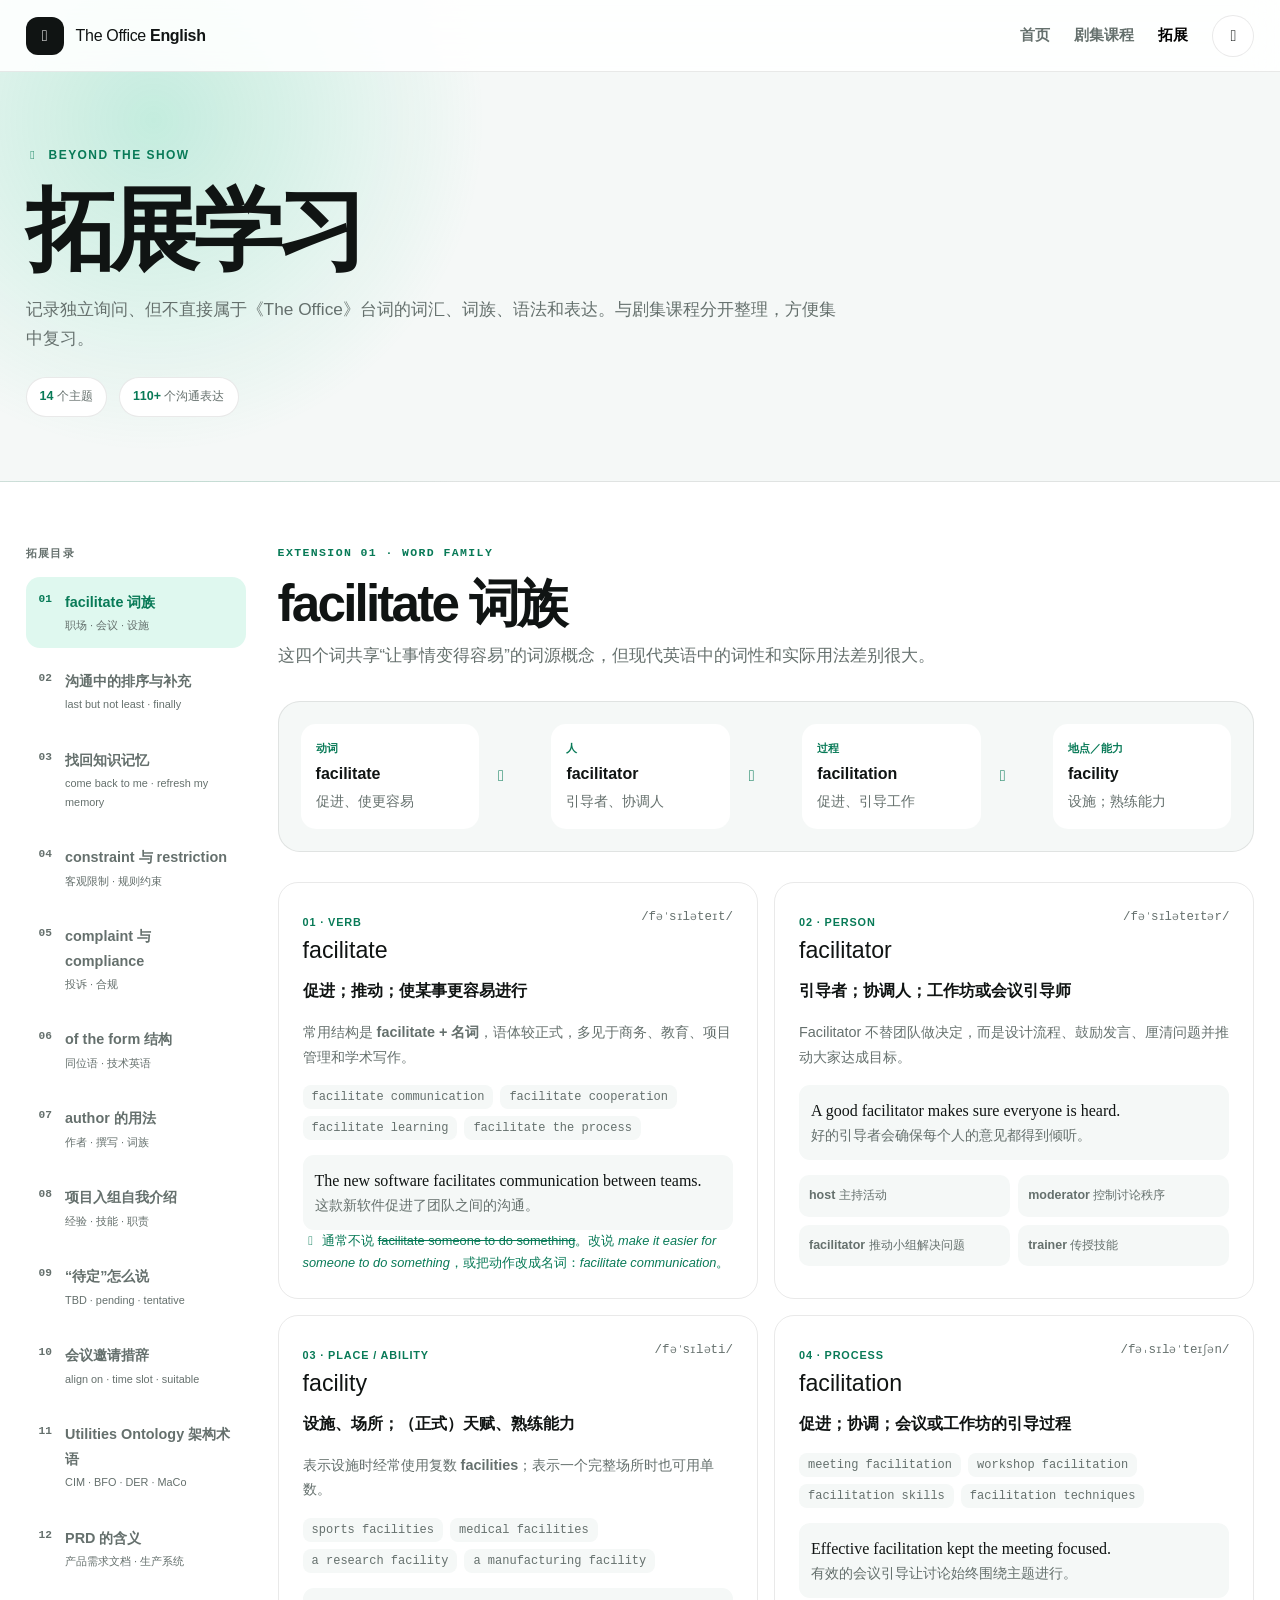
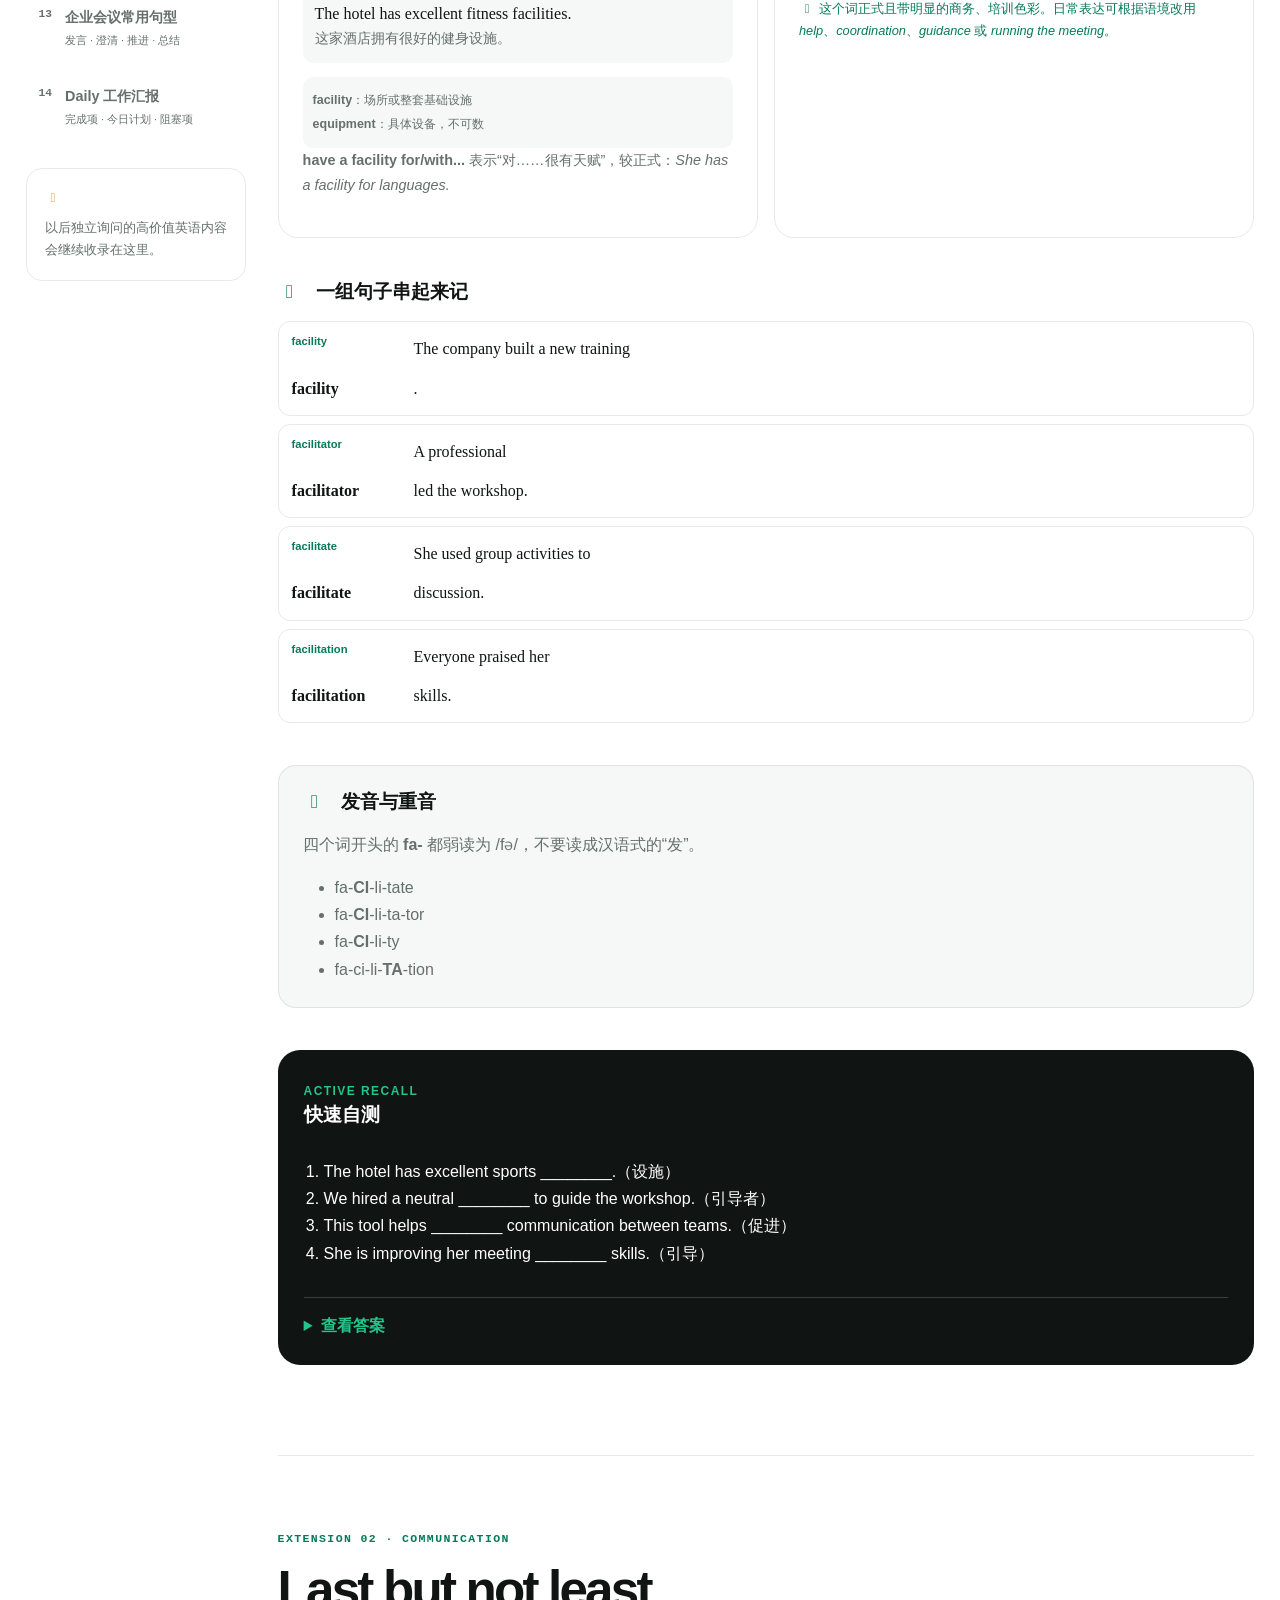
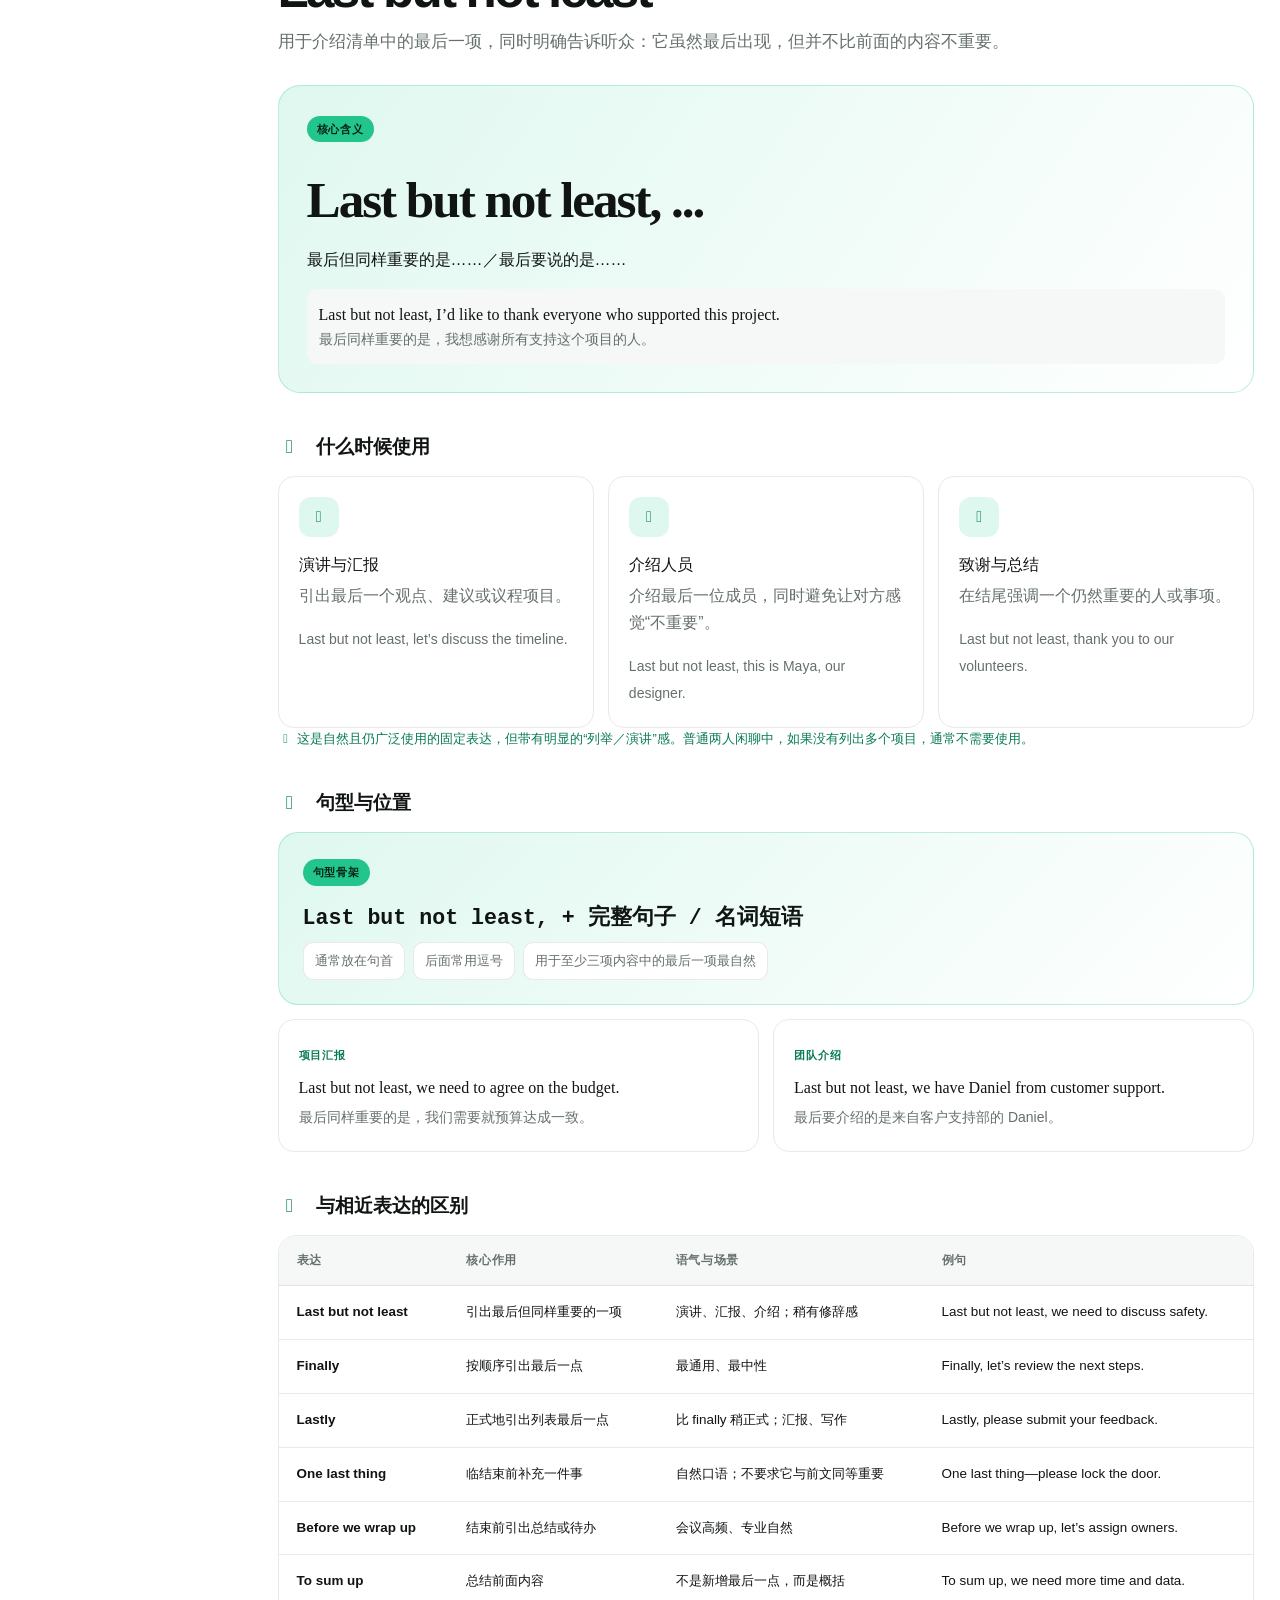
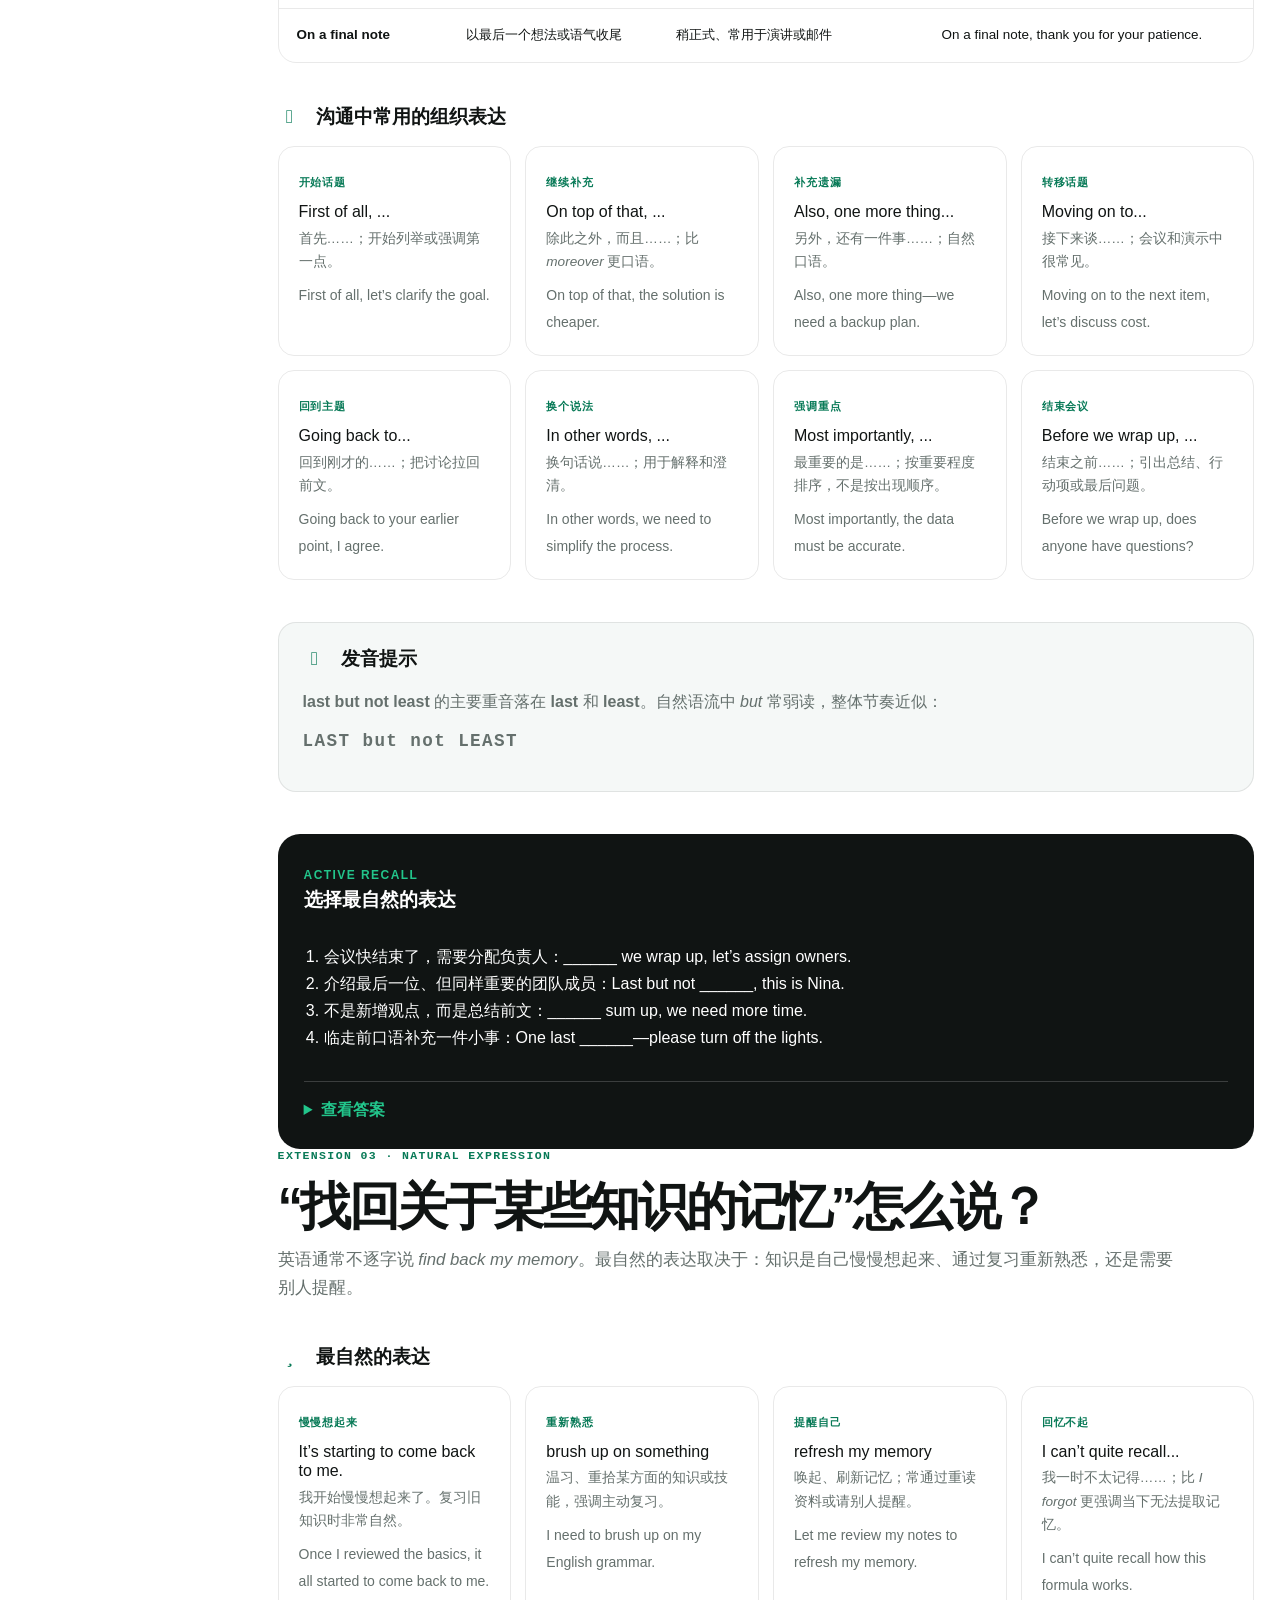
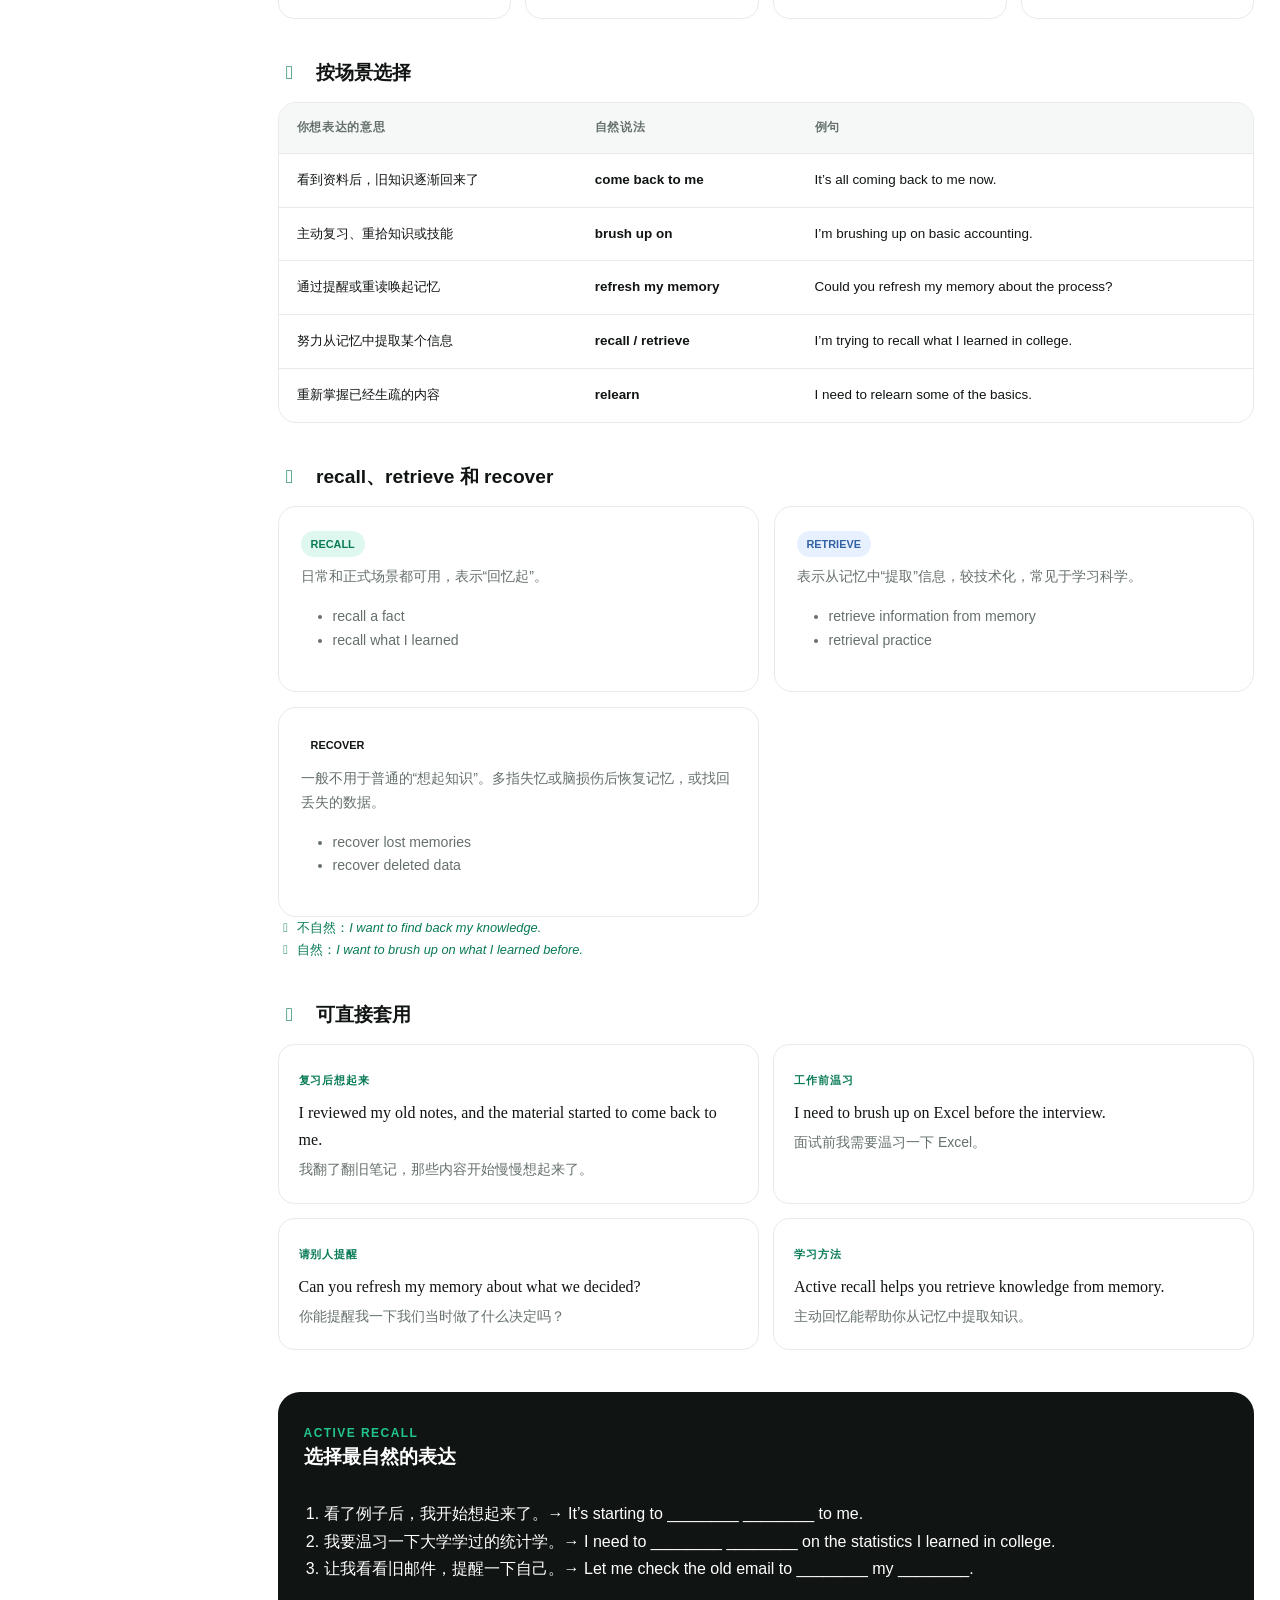
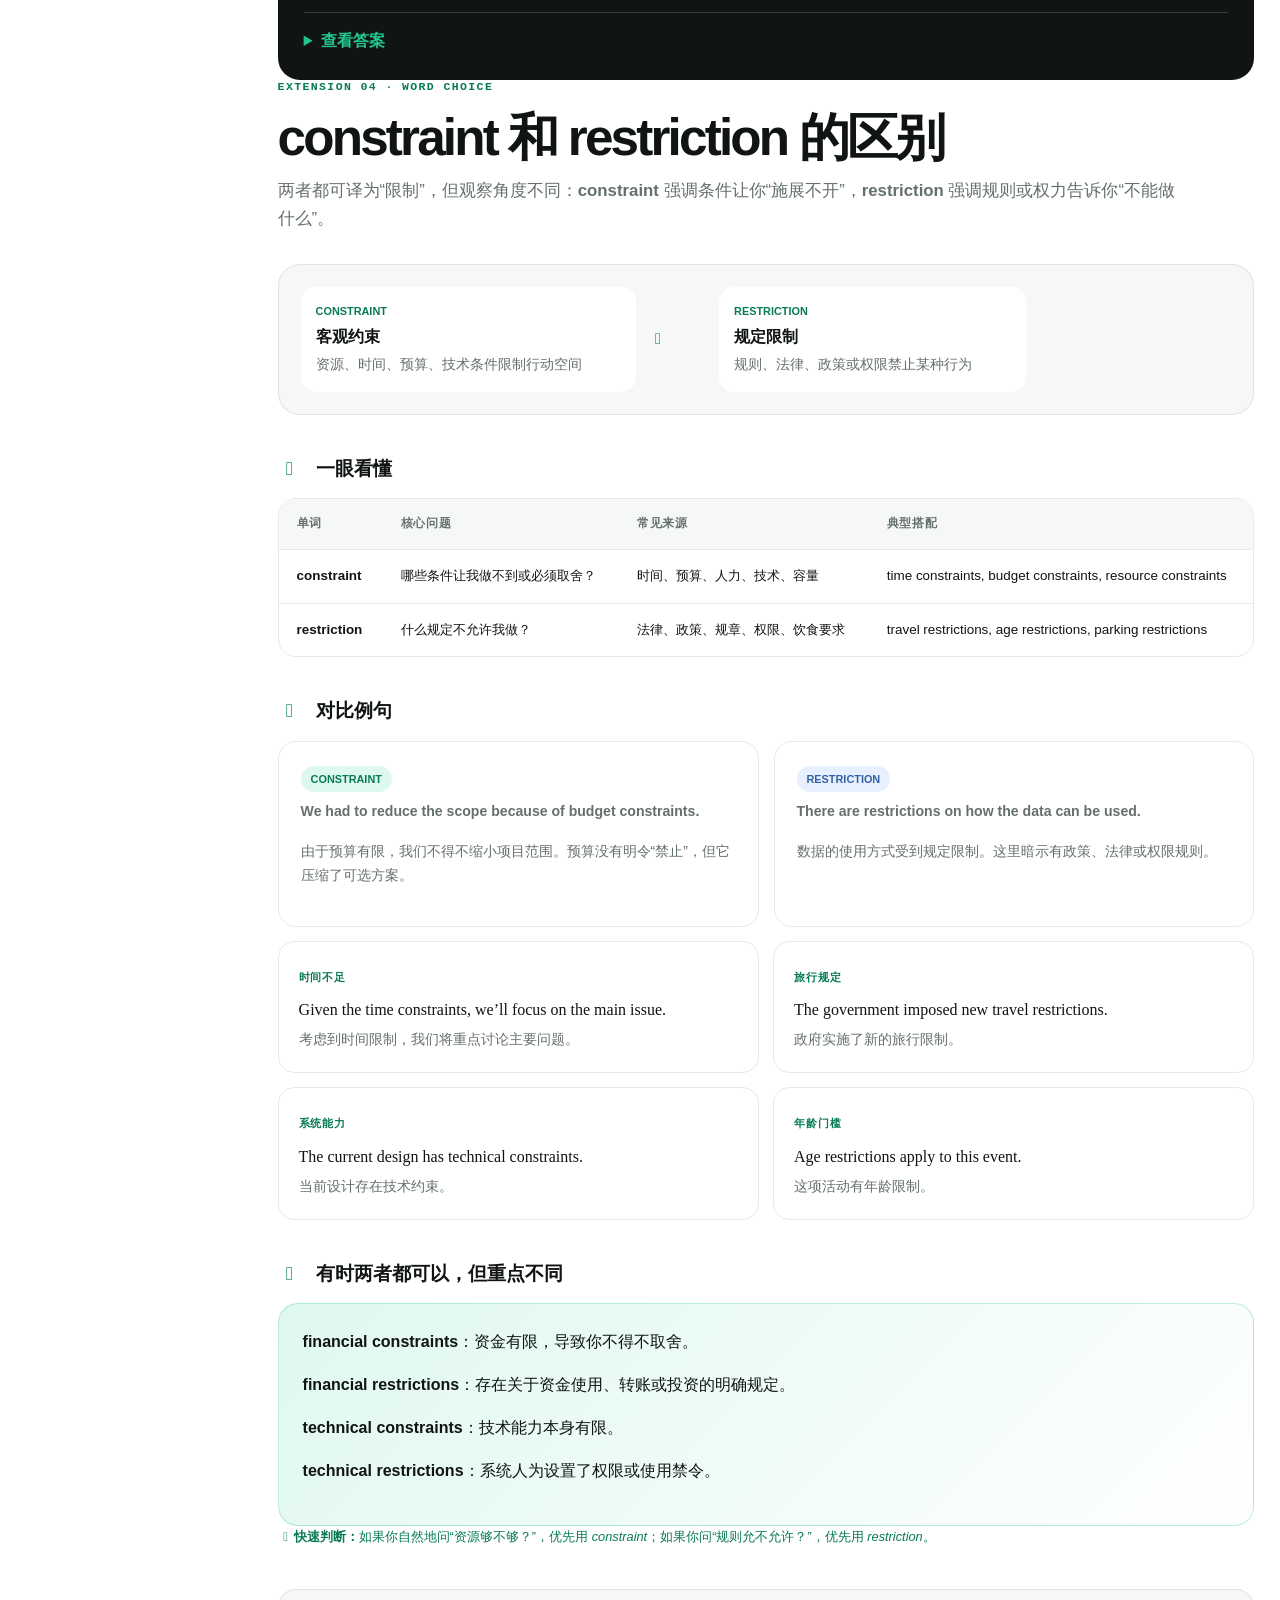
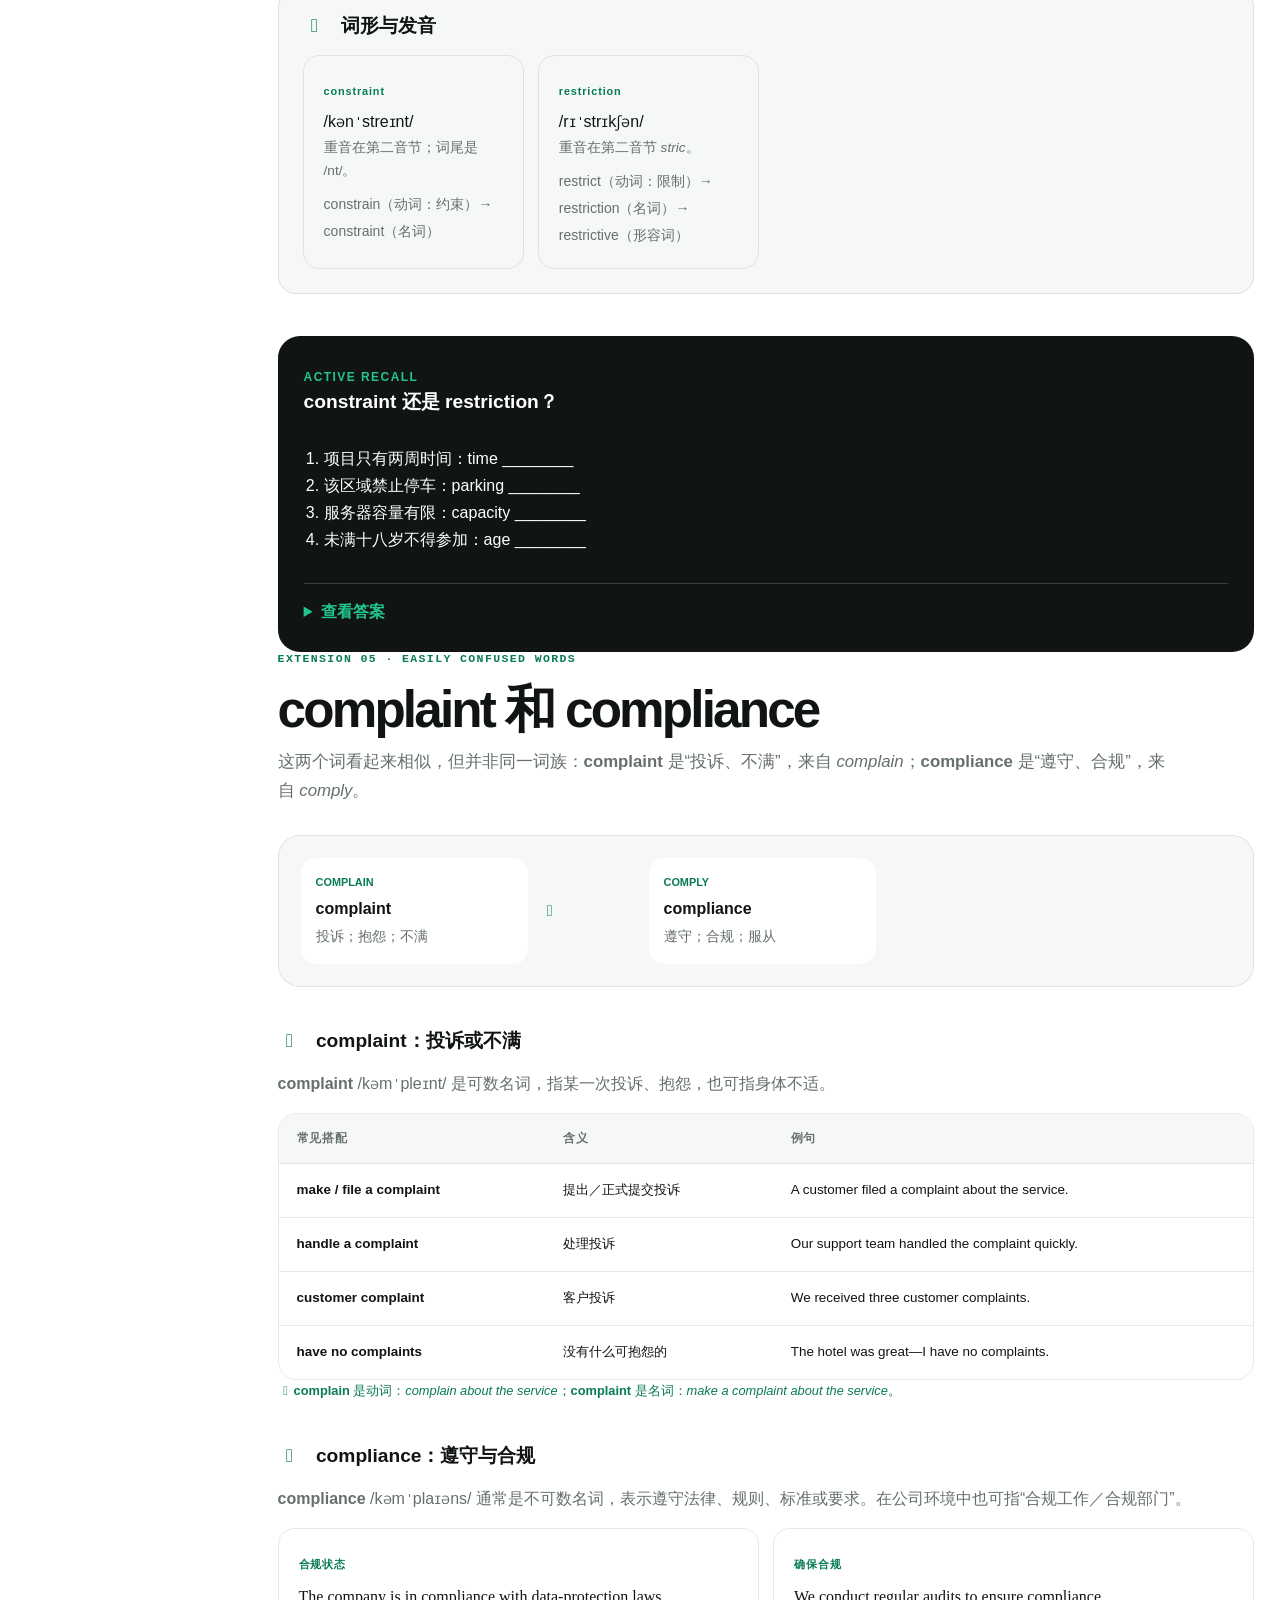
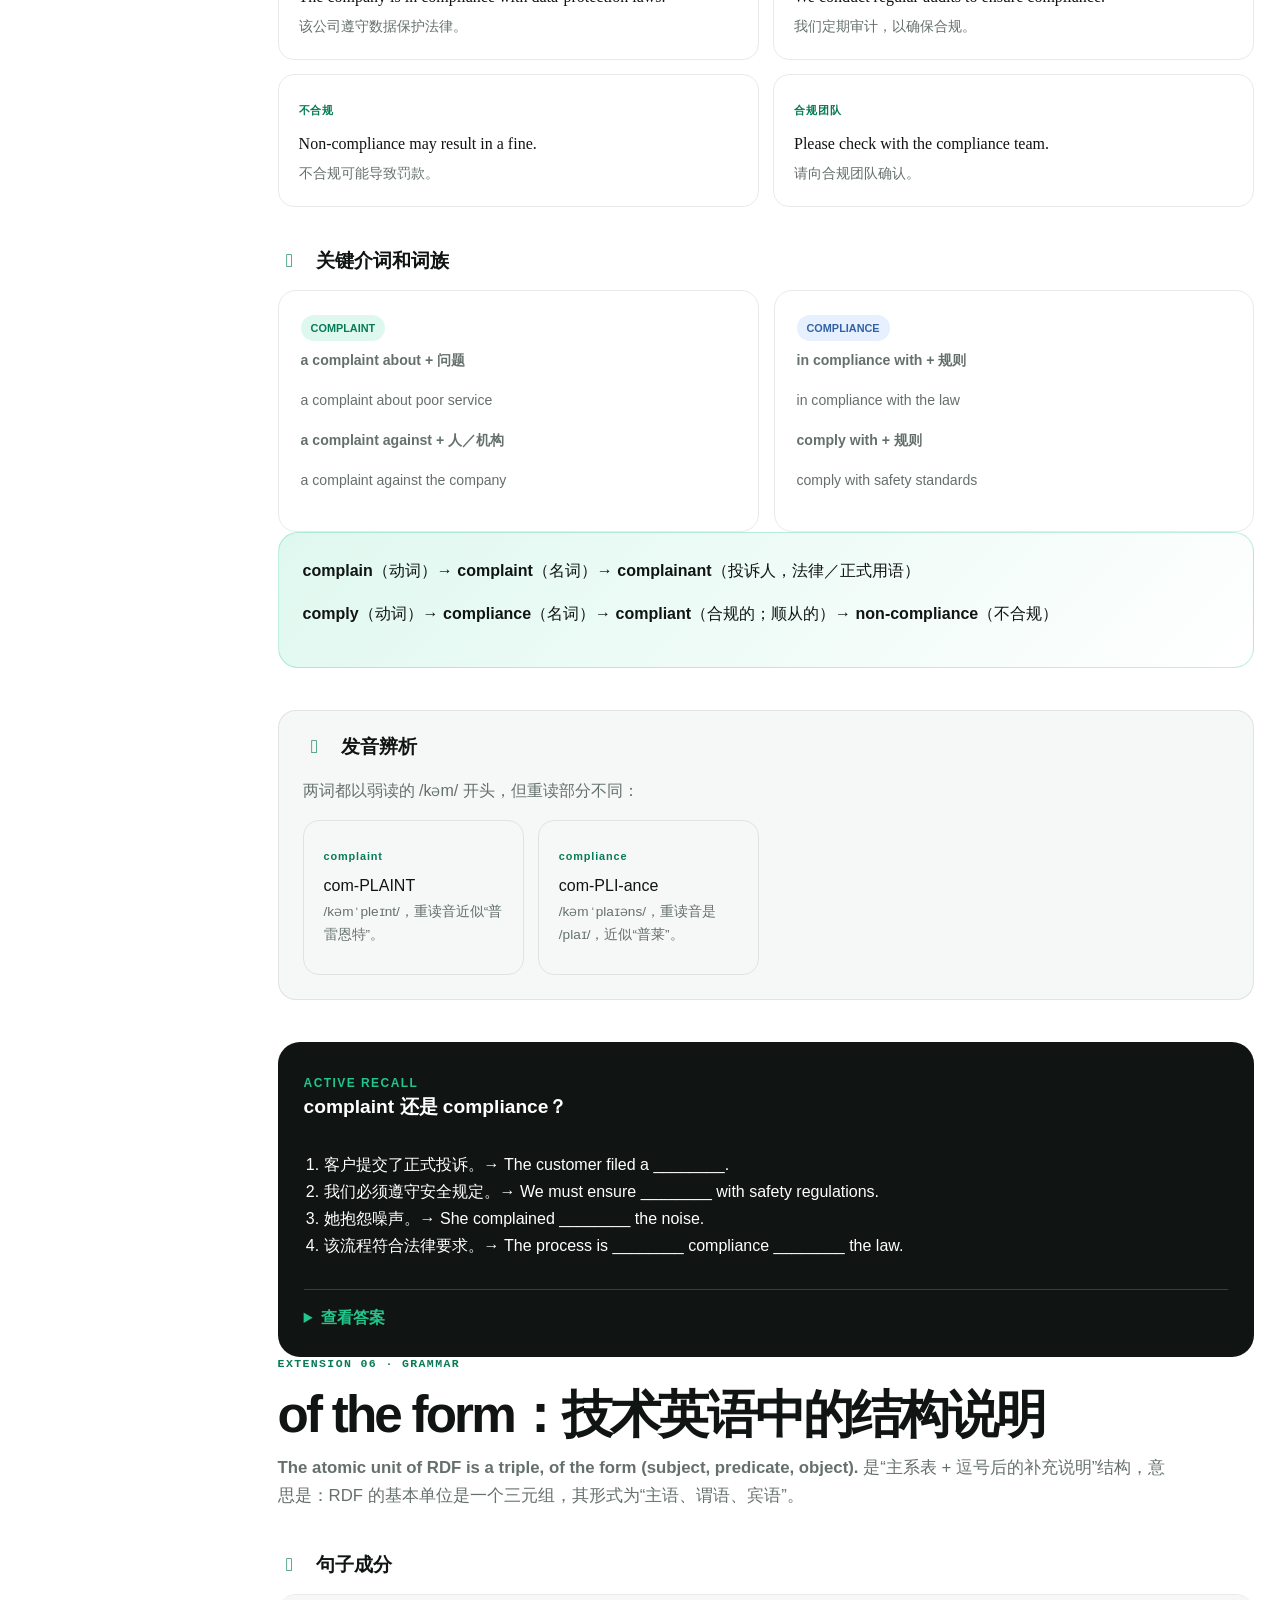
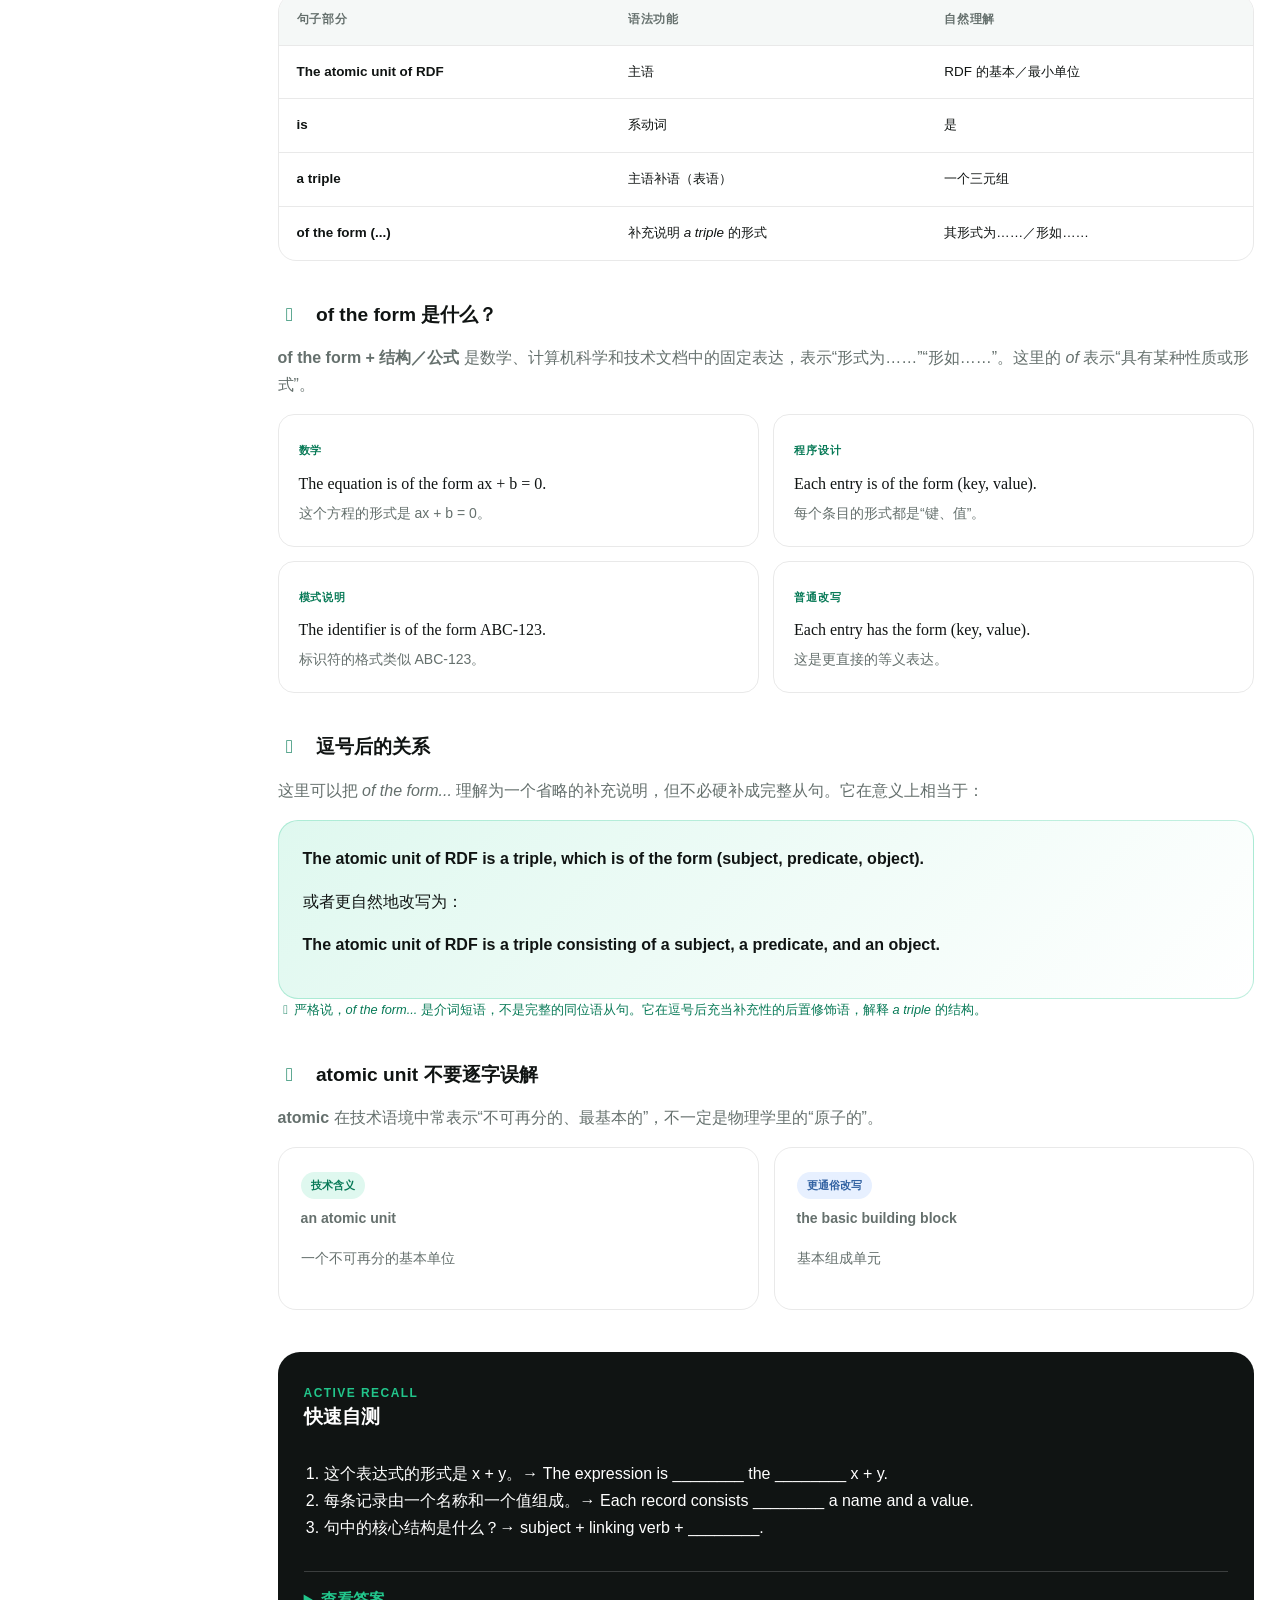
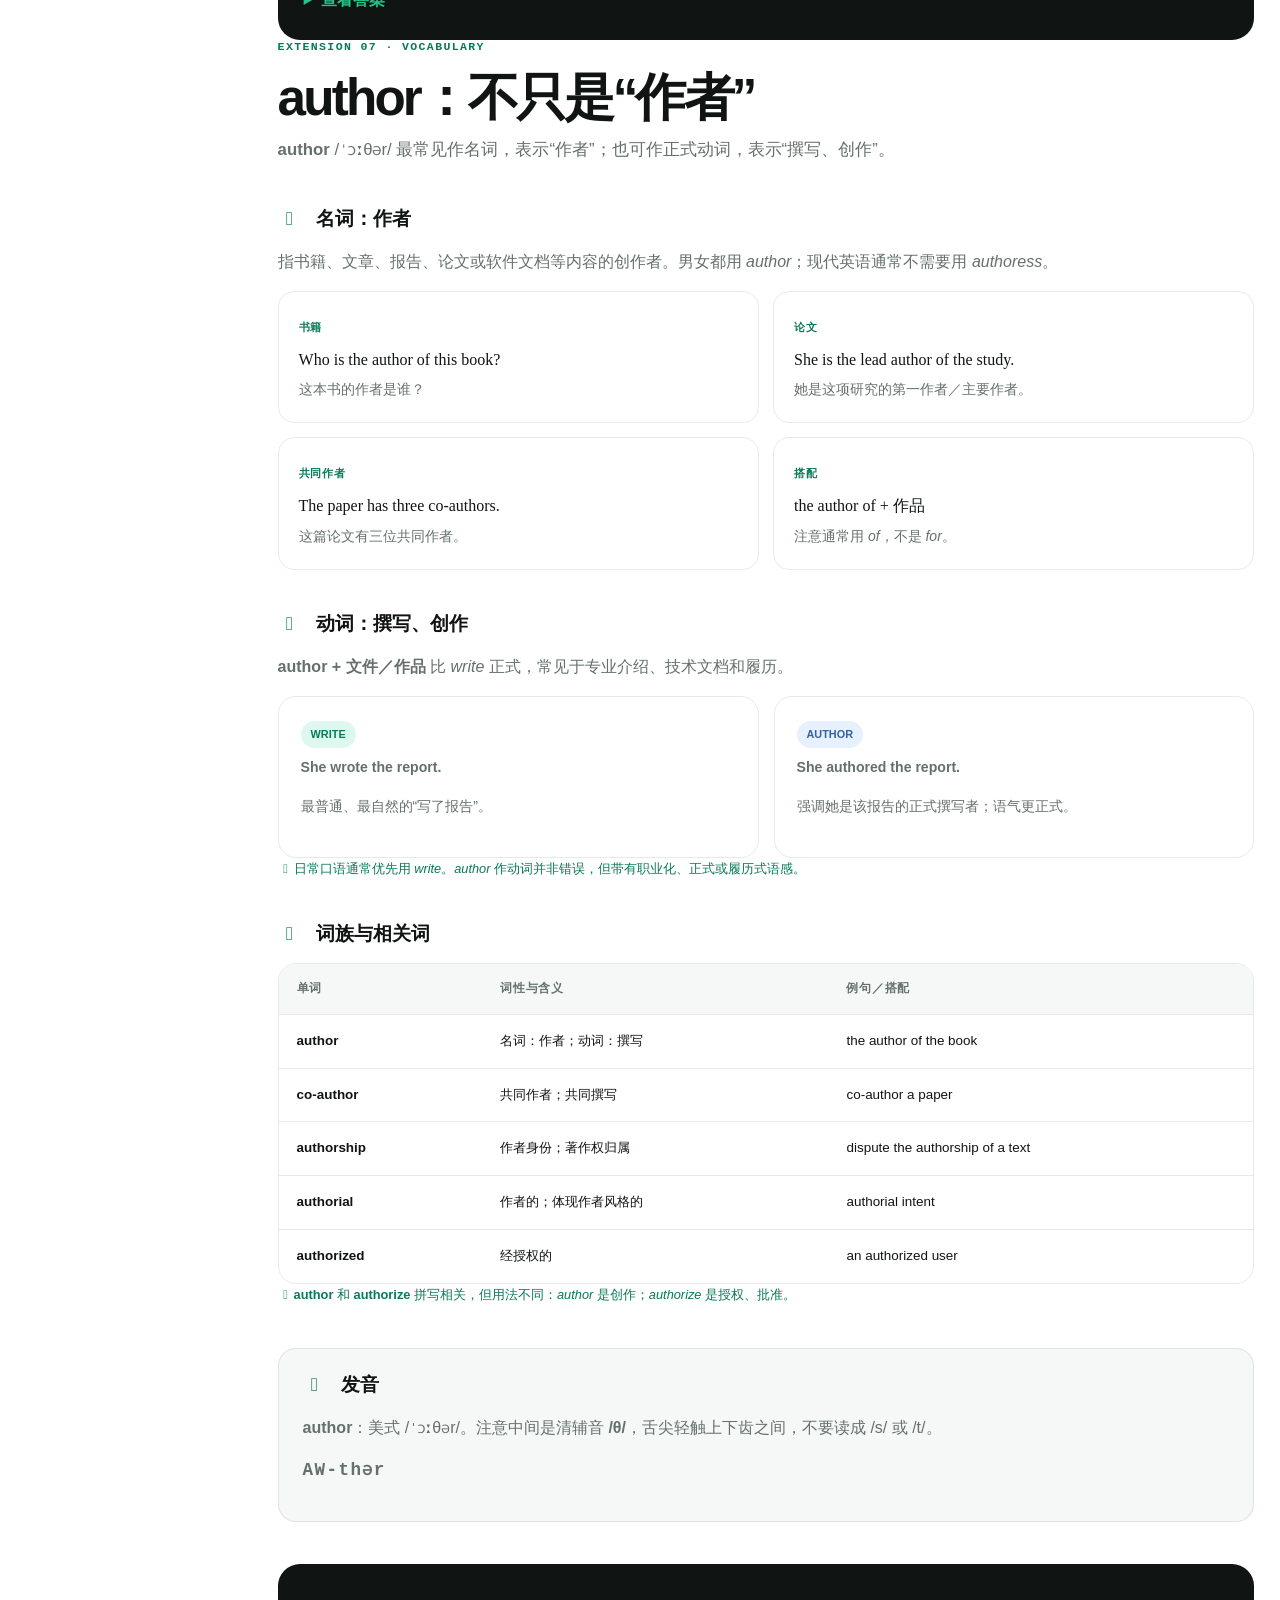
==== commit 1e51a71c: "add daily standup update phrases" ====
--- a/extensions/index.html
+++ b/extensions/index.html
@@ -30,7 +30,7 @@
       <span class="eyebrow"><i class="fa-solid fa-compass me-2"></i>Beyond the show</span>
       <h1>拓展学习</h1>
       <p>记录独立询问、但不直接属于《The Office》台词的词汇、词族、语法和表达。与剧集课程分开整理，方便集中复习。</p>
-      <div class="extension-stats"><span><strong>13</strong> 个主题</span><span><strong>90+</strong> 个沟通表达</span></div>
+      <div class="extension-stats"><span><strong>14</strong> 个主题</span><span><strong>110+</strong> 个沟通表达</span></div>
     </div>
   </header>
 
@@ -51,6 +51,7 @@
         <a class="toc-link" href="#utilities-ontology-terms"><span>11</span><div>Utilities Ontology 架构术语<small>CIM · BFO · DER · MaCo</small></div></a>
         <a class="toc-link" href="#prd"><span>12</span><div>PRD 的含义<small>产品需求文档 · 生产系统</small></div></a>
         <a class="toc-link" href="#internal-meeting-phrases"><span>13</span><div>企业会议常用句型<small>发言 · 澄清 · 推进 · 总结</small></div></a>
+        <a class="toc-link" href="#daily-standup-update"><span>14</span><div>Daily 工作汇报<small>完成项 · 今日计划 · 阻塞项</small></div></a>
         <div class="sidebar-tip"><i class="fa-solid fa-bookmark"></i><p>以后独立询问的高价值英语内容会继续收录在这里。</p></div>
       </div>
     </aside>
@@ -933,6 +934,114 @@
           <ol><li>From my perspective, ...</li><li>Could you clarify what you mean by...?</li><li>Just to make sure I understood correctly, ...</li><li>I don’t have the answer right now, but I can check and get back to you.</li><li>Before we wrap up, let me quickly summarize what we agreed on.</li></ol>
         </div>
       </section>
+
+      <section class="extension-topic" id="daily-standup-update">
+        <div class="lesson-kicker"><span>EXTENSION 14 · DAILY STAND-UP</span></div>
+        <h2>Daily meeting：今日工作汇报</h2>
+        <p class="topic-lead">Daily stand-up 的重点不是详细解释所有工作，而是让团队迅速了解：进展、今日目标、阻塞项和协作需求。通常控制在 30–60 秒。</p>
+
+        <div class="note-section">
+          <h3><i class="fa-solid fa-layer-group"></i> 最实用的汇报结构</h3>
+          <div class="pattern-card">
+            <p><strong>Yesterday, I...</strong>　昨天，我完成／推进了……</p>
+            <p><strong>Today, I’m going to...</strong>　今天，我计划……</p>
+            <p><strong>At the moment, I’m blocked by...</strong>　目前，我受到……的阻碍。</p>
+            <p><strong>I need ... from...</strong>　我需要某人／某团队提供……</p>
+          </div>
+          <div class="usage-note"><i class="fa-solid fa-lightbulb"></i>如果团队只要求汇报今日工作，可以直接从 <em>Today, I’ll...</em> 开始，不必机械地把昨天、今天和阻塞项全部说一遍。</div>
+        </div>
+
+        <div class="note-section">
+          <h3><i class="fa-solid fa-calendar-day"></i> 1. 表达今天要做什么</h3>
+          <div class="imitation-grid">
+            <div><span>计划</span><p>Today, I’ll continue working on the ontology mapping.</p><small>今天我会继续进行本体映射工作。</small></div>
+            <div><span>主要重点</span><p>My main focus today is to finalize the initial data model.</p><small>我今天的主要任务是敲定初始数据模型。</small></div>
+            <div><span>优先事项</span><p>My top priority today is to fix the integration issue.</p><small>我今天最优先的任务是修复集成问题。</small></div>
+            <div><span>完成目标</span><p>I’m aiming to finish the implementation by the end of the day.</p><small>我争取在今天下班前完成实现。</small></div>
+            <div><span>开始新任务</span><p>I’ll start looking into the new requirement today.</p><small>今天我会开始研究这项新需求。</small></div>
+            <div><span>协作</span><p>I’ll sync with the MaCo team to clarify the interface requirements.</p><small>我会和 MaCo 团队同步，以澄清接口需求。</small></div>
+          </div>
+        </div>
+
+        <div class="note-section">
+          <h3><i class="fa-solid fa-chart-line"></i> 2. 表达当前进度</h3>
+          <div class="communication-table-wrap"><table class="communication-table">
+            <thead><tr><th>状态</th><th>自然表达</th><th>含义</th></tr></thead>
+            <tbody>
+              <tr><td>进行中</td><td><strong>I’m currently working on the API integration.</strong></td><td>我目前正在处理 API 集成。</td></tr>
+              <tr><td>进展顺利</td><td><strong>It’s progressing as planned.</strong></td><td>工作正按计划推进。</td></tr>
+              <tr><td>接近完成</td><td><strong>The implementation is almost complete.</strong></td><td>实现工作基本完成。</td></tr>
+              <tr><td>部分完成</td><td><strong>I’ve completed the backend changes, and the tests are still in progress.</strong></td><td>后端改动已完成，测试仍在进行。</td></tr>
+              <tr><td>调查问题</td><td><strong>I’m still investigating the root cause.</strong></td><td>我仍在调查根本原因。</td></tr>
+              <tr><td>等待反馈</td><td><strong>I’ve finished my part and I’m waiting for feedback from the other team.</strong></td><td>我的部分已完成，正在等待另一团队反馈。</td></tr>
+            </tbody>
+          </table></div>
+        </div>
+
+        <div class="note-section">
+          <h3><i class="fa-solid fa-triangle-exclamation"></i> 3. 表达阻塞项、依赖和风险</h3>
+          <div class="imitation-grid">
+            <div><span>没有阻塞</span><p>I don’t have any blockers at the moment.</p><small>我目前没有阻塞项。也可简短说 <em>No blockers from my side.</em></small></div>
+            <div><span>受到阻塞</span><p>I’m currently blocked by an access issue.</p><small>我目前因权限问题而受阻。</small></div>
+            <div><span>等待依赖</span><p>I’m waiting for the API specification before I can proceed.</p><small>我需要等 API 规范下来后才能继续。</small></div>
+            <div><span>存在风险</span><p>There’s a risk that we may not finish this by Friday.</p><small>我们可能无法在周五前完成，这是一个风险。</small></div>
+            <div><span>需要支持</span><p>I need some input from the ontology team on the mapping rules.</p><small>关于映射规则，我需要本体团队提供一些信息。</small></div>
+            <div><span>请求协助</span><p>Could someone from the backend team help me verify the interface?</p><small>后端团队能否有人协助我验证接口？</small></div>
+          </div>
+        </div>
+
+        <div class="note-section">
+          <h3><i class="fa-solid fa-check-double"></i> 4. 表达昨天完成的工作</h3>
+          <div class="communication-category-grid">
+            <article><span>完成</span><h4>Yesterday, I finished implementing the validation logic.</h4><p>昨天我完成了验证逻辑的实现。</p></article>
+            <article><span>修复</span><h4>I fixed the issue with the BPEM case creation.</h4><p>我修复了 BPEM case 创建的问题。</p></article>
+            <article><span>调查</span><h4>I investigated the production issue and identified the root cause.</h4><p>我调查了生产问题，并找到了根本原因。</p></article>
+            <article><span>评审</span><h4>I reviewed the pull request and left some comments.</h4><p>我评审了 PR，并留下了一些意见。</p></article>
+            <article><span>协作</span><h4>I met with the other team to clarify the requirements.</h4><p>我与另一个团队开会澄清了需求。</p></article>
+            <article><span>无重大更新</span><h4>There are no major updates from my side.</h4><p>我这边没有重大更新。</p></article>
+          </div>
+        </div>
+
+        <div class="note-section">
+          <h3><i class="fa-solid fa-route"></i> 5. 常用连接方式</h3>
+          <div class="compare-grid">
+            <div class="compare-card"><span class="compare-label green">先完成 A，再做 B</span><p>Once I finish the tests, I’ll start working on the documentation.</p><p><strong>Once + 一般现在时</strong>，主句用将来时。</p></div>
+            <div class="compare-card"><span class="compare-label blue">取决于某项条件</span><p>If I get the required access today, I should be able to finish the task by tomorrow.</p><p><strong>should be able to</strong> 是有条件的预计，不是绝对承诺。</p></div>
+            <div class="compare-card"><span class="compare-label amber">完成后跟进</span><p>After that, I’ll follow up with the product owner.</p><p>用 <strong>after that</strong> 清楚地串联任务顺序。</p></div>
+          </div>
+        </div>
+
+        <div class="note-section">
+          <h3><i class="fa-solid fa-microphone"></i> 6. 可直接使用的完整模板</h3>
+          <div class="pattern-card">
+            <p><strong>Yesterday, I [completed / worked on / investigated] ...</strong></p>
+            <p><strong>Today, I’ll [continue working on / finish / start looking into] ...</strong></p>
+            <p><strong>I’m aiming to [expected result] by [time].</strong></p>
+            <p><strong>I’m currently [not blocked / waiting for / blocked by] ...</strong></p>
+          </div>
+          <div class="callout"><i class="fa-solid fa-volume-high"></i><div><strong>贴合你的工作场景</strong><p>Yesterday, I reviewed the initial ontology model and identified a few gaps in the mapping. Today, I’ll continue working on the mapping between the ontology concepts and the S/4HANA Utilities objects. I’m also going to sync with the team to clarify two open questions. I’m not blocked at the moment.</p></div></div>
+          <div class="callout"><i class="fa-solid fa-volume-high"></i><div><strong>存在阻塞项</strong><p>Yesterday, I completed the backend changes for the BPEM case handling. Today, I’ll focus on the integration tests. I’m currently waiting for access to the test environment, so I may need support from the platform team. Once I get access, I should be able to complete the tests by tomorrow.</p></div></div>
+        </div>
+
+        <div class="note-section">
+          <h3><i class="fa-solid fa-ban"></i> 常见中式表达修正</h3>
+          <div class="communication-table-wrap"><table class="communication-table">
+            <thead><tr><th>不够自然</th><th>更自然</th><th>说明</th></tr></thead>
+            <tbody>
+              <tr><td><del>Today my work is...</del></td><td><strong>Today, I’ll work on...</strong></td><td>汇报计划直接使用动词。</td></tr>
+              <tr><td><del>I will continue to do this task.</del></td><td><strong>I’ll continue working on this task.</strong></td><td><em>continue working on</em> 更自然。</td></tr>
+              <tr><td><del>I have no block.</del></td><td><strong>I don’t have any blockers.</strong></td><td>Scrum 语境常用可数名词 <em>blocker</em>。</td></tr>
+              <tr><td><del>I am waiting the feedback.</del></td><td><strong>I’m waiting for feedback.</strong></td><td><em>wait for something</em>；<em>feedback</em> 通常不可数。</td></tr>
+              <tr><td><del>I will finish it today definitely.</del></td><td><strong>I’m aiming to finish it today.</strong></td><td>不确定时不要作过强承诺。</td></tr>
+            </tbody>
+          </table></div>
+        </div>
+
+        <div class="practice-card">
+          <div><span class="eyebrow">30-second practice</span><h3>主动输出</h3></div>
+          <ol><li>用一句话说你昨天完成了什么。</li><li>用 <em>My main focus today is...</em> 说今天的重点。</li><li>用 <em>I’m waiting for... before I can proceed.</em> 描述一个依赖。</li><li>最后用 <em>I don’t have any blockers at the moment.</em> 或一个真实阻塞项收尾。</li></ol>
+        </div>
+      </section>
     </div>
   </main>
 
